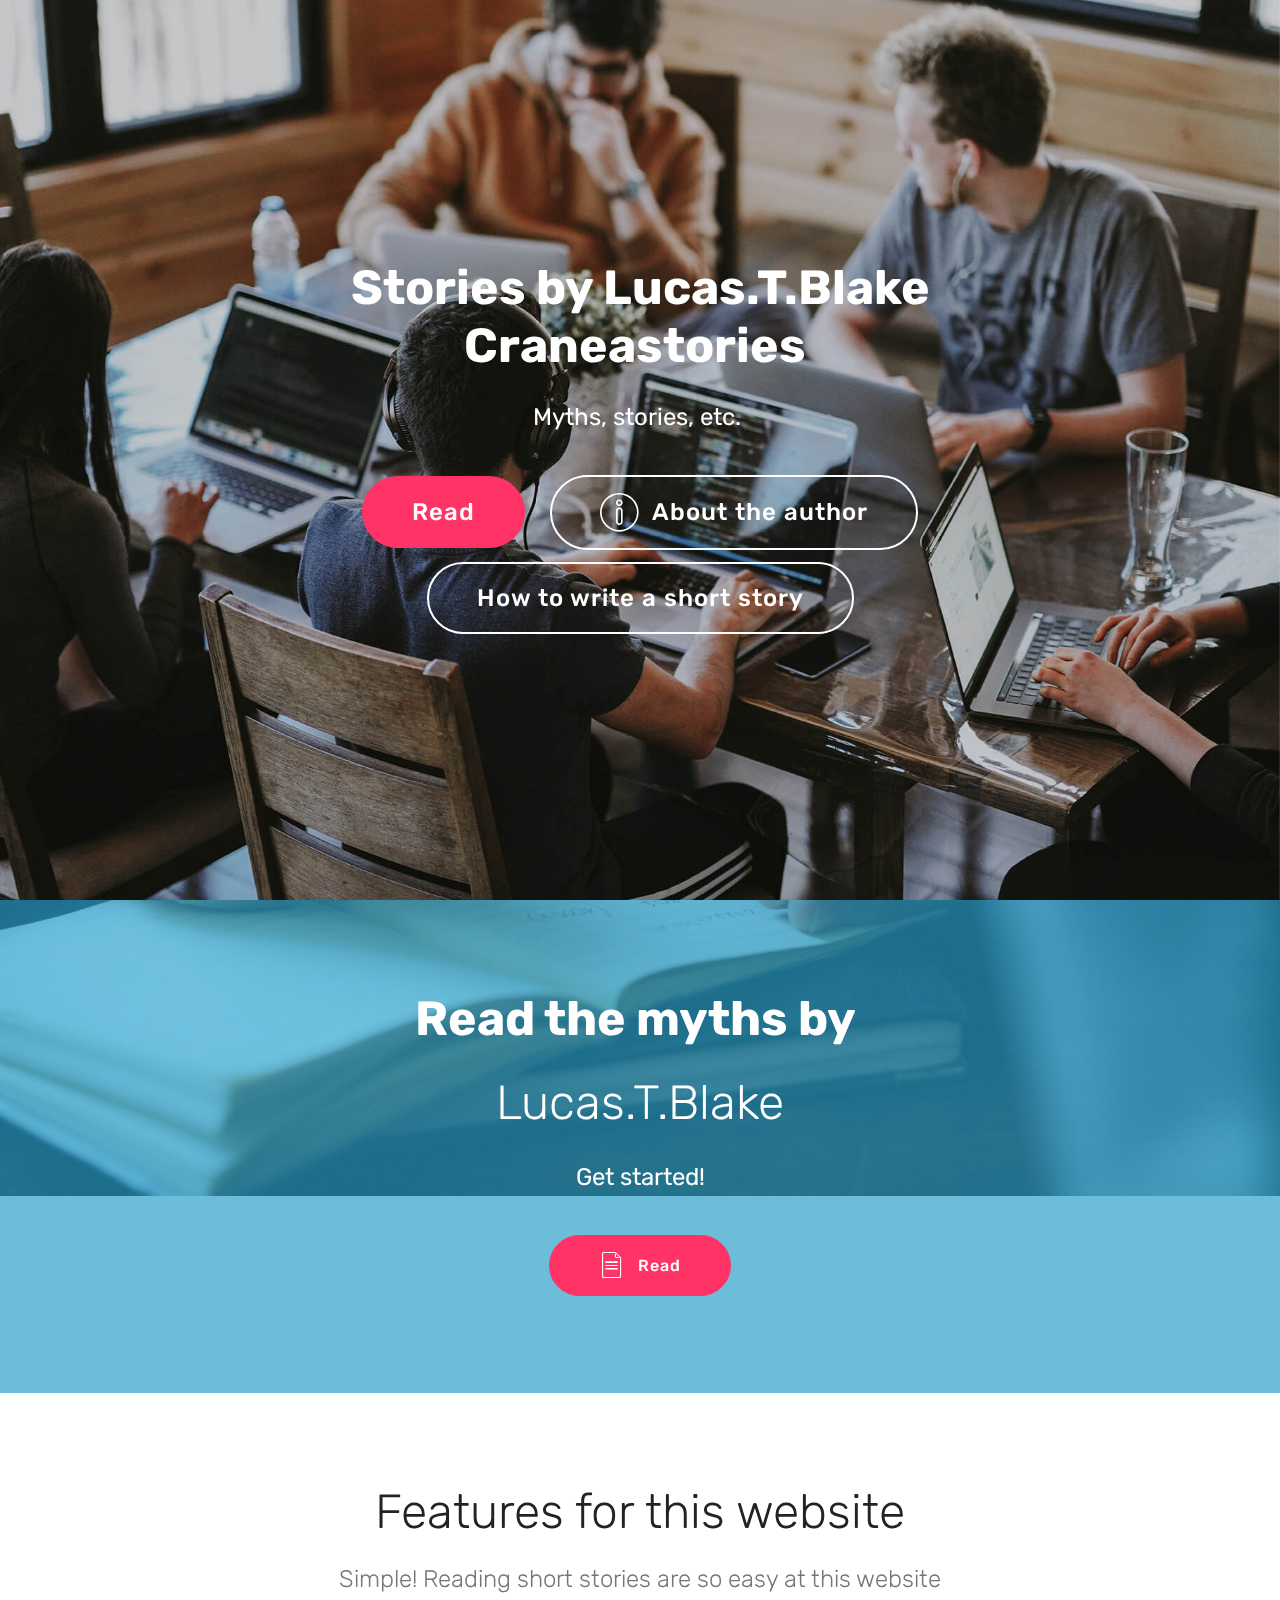
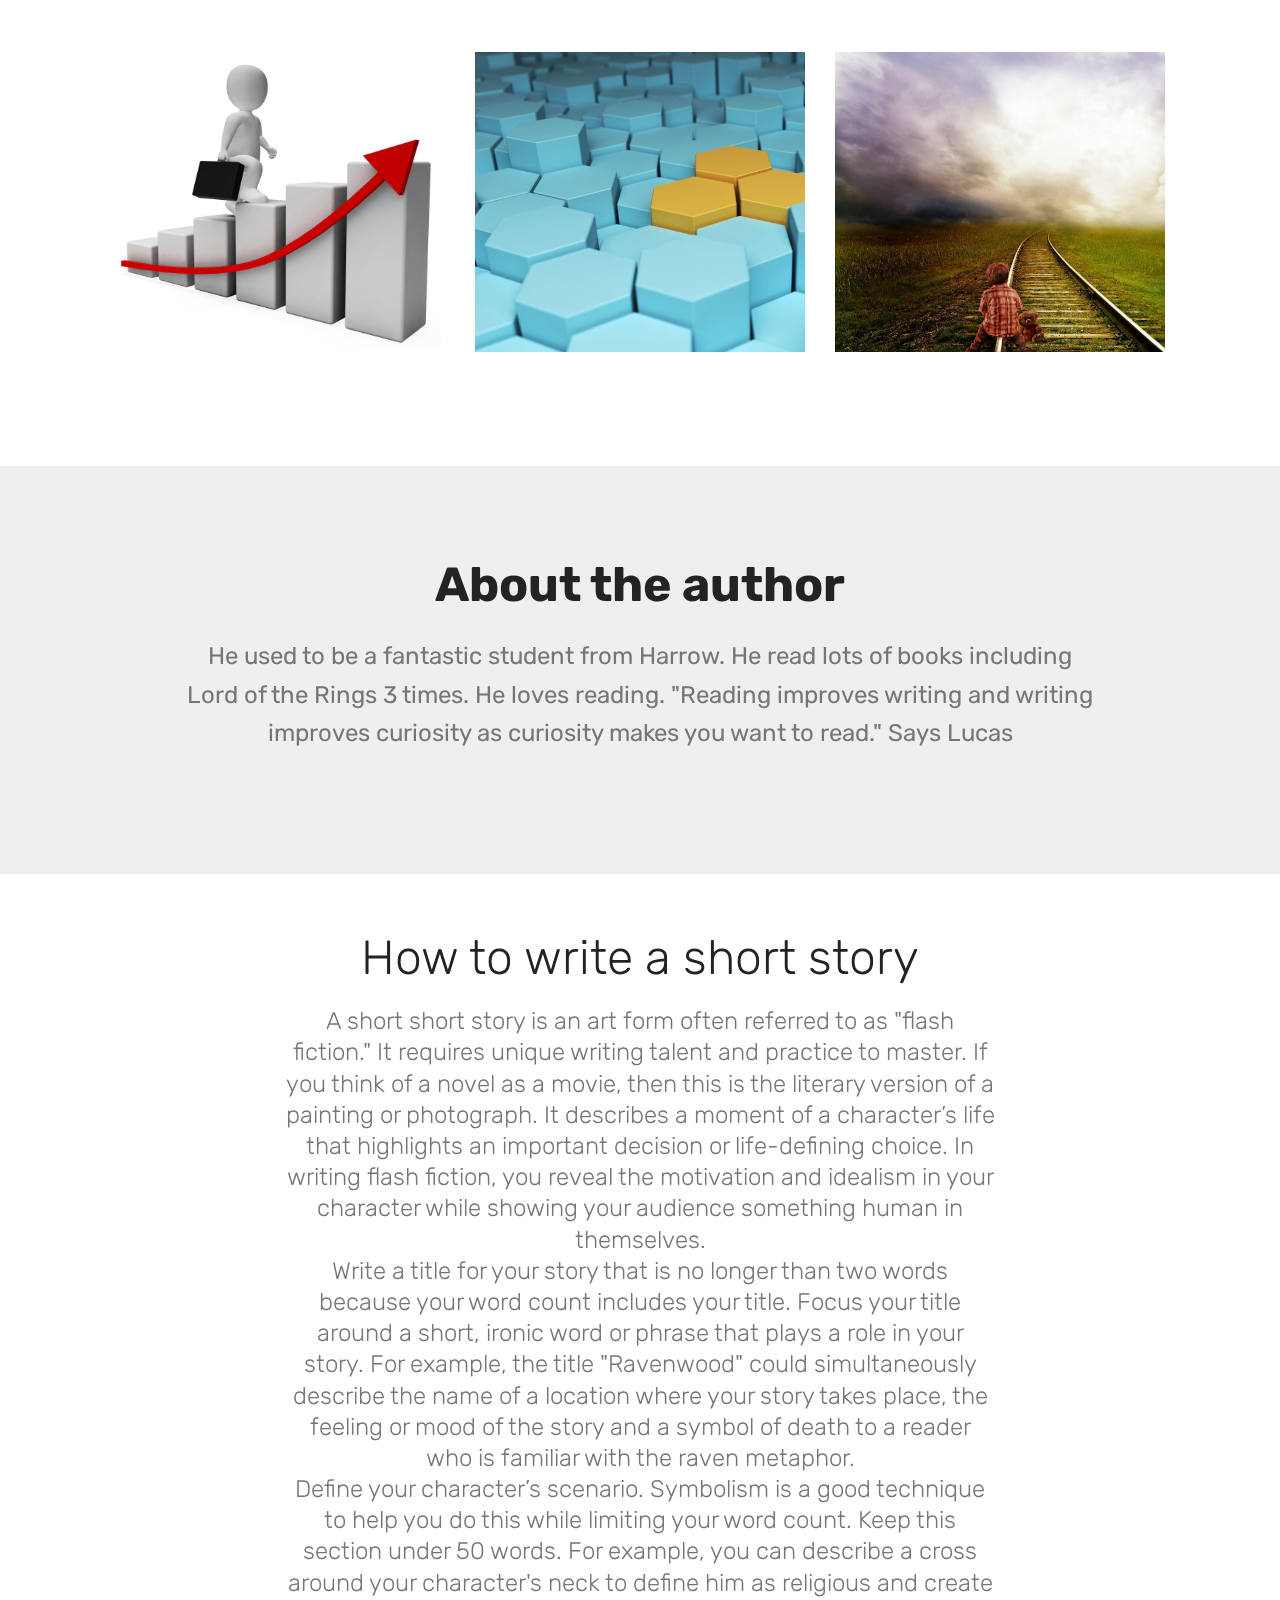
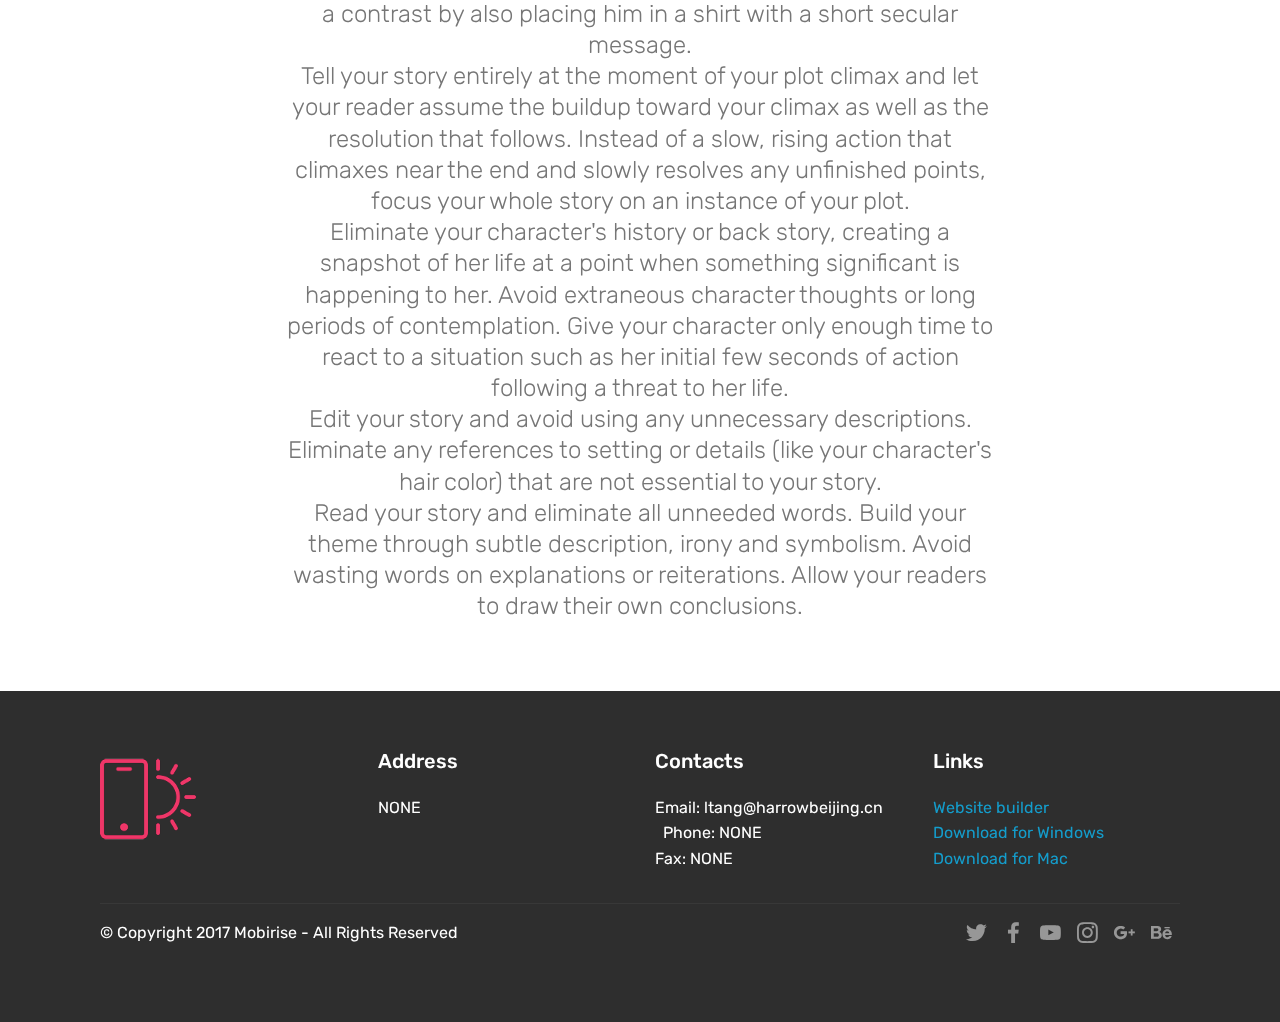
==== index.html @ 4c4582aa "create github pages" ====
<!DOCTYPE html>
<html  >
<head>
  <!-- Site made with Mobirise Website Builder v4.9.7, https://mobirise.com -->
  <meta charset="UTF-8">
  <meta http-equiv="X-UA-Compatible" content="IE=edge">
  <meta name="generator" content="Mobirise v4.9.7, mobirise.com">
  <meta name="viewport" content="width=device-width, initial-scale=1, minimum-scale=1">
  <link rel="shortcut icon" href="assets/images/logo4.png" type="image/x-icon">
  <meta name="description" content="">
  
  <title>Home</title>
  <link rel="stylesheet" href="assets/web/assets/mobirise-icons/mobirise-icons.css">
  <link rel="stylesheet" href="assets/tether/tether.min.css">
  <link rel="stylesheet" href="assets/bootstrap/css/bootstrap.min.css">
  <link rel="stylesheet" href="assets/bootstrap/css/bootstrap-grid.min.css">
  <link rel="stylesheet" href="assets/bootstrap/css/bootstrap-reboot.min.css">
  <link rel="stylesheet" href="assets/socicon/css/styles.css">
  <link rel="stylesheet" href="assets/theme/css/style.css">
  <link rel="stylesheet" href="assets/mobirise/css/mbr-additional.css" type="text/css">
  
  
  
</head>
<body>
  <section class="cid-qTkA127IK8 mbr-fullscreen mbr-parallax-background" id="header2-1">

    

    

    <div class="container align-center">
        <div class="row justify-content-md-center">
            <div class="mbr-white col-md-10">
                <h1 class="mbr-section-title mbr-bold pb-3 mbr-fonts-style display-2">
                    Stories by Lucas.T.Blake<br>Craneastories&nbsp;</h1>
                
                <p class="mbr-text pb-3 mbr-fonts-style display-5">Myths, stories, etc.&nbsp;</p>
                <div class="mbr-section-btn"><a class="btn btn-md btn-secondary display-5" href="index.html#header1-3">Read</a>
                    <a class="btn btn-md btn-white-outline display-5" href="index.html#header16-4"><span class="mbri-info mbr-iconfont mbr-iconfont-btn"></span>About the author</a> <a class="btn btn-md btn-white-outline display-5" href="index.html#content4-m">How to write a short story</a></div>
            </div>
        </div>
    </div>
    
</section>

<section class="engine"><a href="https://mobirise.info/x">free css templates</a></section><section class="header1 cid-rn97u9n0Wr mbr-parallax-background" id="header1-3">

    

    <div class="mbr-overlay" style="opacity: 0.6; background-color: rgb(20, 157, 204);">
    </div>

    <div class="container">
        <div class="row justify-content-md-center">
            <div class="mbr-white col-md-10">
                <h1 class="mbr-section-title align-center mbr-bold pb-3 mbr-fonts-style display-2">Read the myths by&nbsp;</h1>
                <h3 class="mbr-section-subtitle align-center mbr-light pb-3 mbr-fonts-style display-2">
                    Lucas.T.Blake</h3>
                <p class="mbr-text align-center pb-3 mbr-fonts-style display-5">Get started!</p>
                <div class="mbr-section-btn align-center"><a class="btn btn-md btn-secondary display-4" href="page1.html">
                        <span class="mbr-iconfont mbri-file"></span>Read</a></div>
            </div>
        </div>
    </div>

</section>

<section class="features15 cid-rnIqG1JToS" id="features15-z">

    

    
    <div class="container">
        <h2 class="mbr-section-title pb-3 align-center mbr-fonts-style display-2">
            Features for this website</h2>
        <h3 class="mbr-section-subtitle display-5 align-center mbr-fonts-style">Simple! Reading short stories are so easy at this website</h3>

        <div class="media-container-row container pt-5 mt-2">

            <div class="col-12 col-md-6 mb-4 col-lg-4">
                <div class="card flip-card p-5 align-center">
                    <div class="card-front card_cont">
                        <img src="assets/images/mbr-900x844.jpg" alt="Mobirise" title="">
                    </div>
                    <div class="card_back card_cont">
                        <h4 class="card-title display-5 py-2 mbr-fonts-style">
                            We improve and update weekly</h4>
                        <p class="mbr-text mbr-fonts-style display-7">Ltblake stories updates, by editing or adding new stories or pages. It happens, usually daily. Minimumly weekly</p>
                    </div>
                </div>
            </div>

            <div class="col-12 col-md-6 mb-4 col-lg-4">
                
                <div class="card flip-card p-5 align-center">
                    <div class="card-front card_cont">
                        <img src="assets/images/mbr-900x506.jpg" alt="Mobirise" title="">
                    </div>
                    <div class="card_back card_cont">
                        <h4 class="card-title py-2 mbr-fonts-style display-5">
                            Easy and Simple to Use
                        </h4>
                        <p class="mbr-text mbr-fonts-style display-7">
                            No tech-skills required. Just several clicks and you find yourselves enjoying a story</p>
                    </div>
                </div>
            </div>
            
            <div class="col-12 col-md-6 mb-4 col-lg-4">
                <div class="card flip-card p-5 align-center">
                    <div class="card-front card_cont">
                        <img src="assets/images/mbr-900x578.jpg" alt="Mobirise" title="">
                    </div>
                    <div class="card_back card_cont">
                        <h4 class="card-title py-2 mbr-fonts-style display-5">
                            Unlimited time</h4>
                        <p class="mbr-text mbr-fonts-style display-7">Ltblake stories gives you the freedom to read as long as you want, given the fact that it is a simple reading web.</p>
                    </div>
                </div> 
            </div>

            
        </div>
</div></section>

<section class="header1 cid-rn98bEvskS" id="header16-4">

    

    

    <div class="container">
        <div class="row justify-content-md-center">
            <div class="col-md-10 align-center">
                <h1 class="mbr-section-title mbr-bold pb-3 mbr-fonts-style display-2">
                    About the author</h1>
                
                <p class="mbr-text pb-3 mbr-fonts-style display-5">He used to be a fantastic student from Harrow. He read lots of books including Lord of the Rings 3 times. He loves reading. "Reading improves writing and writing improves curiosity as curiosity makes you want to read." Says Lucas</p>
                
            </div>
        </div>
    </div>

</section>

<section class="mbr-section content4 cid-rneoK5jgvJ" id="content4-m">

    

    <div class="container">
        <div class="media-container-row">
            <div class="title col-12 col-md-8">
                <h2 class="align-center pb-3 mbr-fonts-style display-2">
                    How to write a short story</h2>
                <h3 class="mbr-section-subtitle align-center mbr-light mbr-fonts-style display-5">A short short story is an art form often referred to as "flash fiction." It requires unique writing talent and practice to master. If you think of a novel as a movie, then this is the literary version of a painting or photograph. It describes a moment of a character’s life that highlights an important decision or life-defining choice. In writing flash fiction, you reveal the motivation and idealism in your character while showing your audience something human in themselves.
<div>Write a title for your story that is no longer than two words because your word count includes your title. Focus your title around a short, ironic word or phrase that plays a role in your story. For example, the title "Ravenwood" could simultaneously describe the name of a location where your story takes place, the feeling or mood of the story and a symbol of death to a reader who is familiar with the raven metaphor.
</div><div>Define your character’s scenario. Symbolism is a good technique to help you do this while limiting your word count. Keep this section under 50 words. For example, you can describe a cross around your character's neck to define him as religious and create a contrast by also placing him in a shirt with a short secular message.
</div><div>Tell your story entirely at the moment of your plot climax and let your reader assume the buildup toward your climax as well as the resolution that follows. Instead of a slow, rising action that climaxes near the end and slowly resolves any unfinished points, focus your whole story on an instance of your plot.
</div><div>Eliminate your character's history or back story, creating a snapshot of her life at a point when something significant is happening to her. Avoid extraneous character thoughts or long periods of contemplation. Give your character only enough time to react to a situation such as her initial few seconds of action following a threat to her life.
</div><div>Edit your story and avoid using any unnecessary descriptions. Eliminate any references to setting or details (like your character's hair color) that are not essential to your story.
</div><div>Read your story and eliminate all unneeded words. Build your theme through subtle description, irony and symbolism. Avoid wasting words on explanations or reiterations. Allow your readers to draw their own conclusions.</div></h3>
                
            </div>
        </div>
    </div>
</section>

<section class="cid-qTkAaeaxX5" id="footer1-2">

    

    

    <div class="container">
        <div class="media-container-row content text-white">
            <div class="col-12 col-md-3">
                <div class="media-wrap">
                    <a href="https://mobirise.com/">
                        <img src="assets/images/logo2.png" alt="Mobirise">
                    </a>
                </div>
            </div>
            <div class="col-12 col-md-3 mbr-fonts-style display-7">
                <h5 class="pb-3">
                    Address
                </h5>
                <p class="mbr-text">NONE</p>
            </div>
            <div class="col-12 col-md-3 mbr-fonts-style display-7">
                <h5 class="pb-3">
                    Contacts
                </h5>
                <p class="mbr-text">
                    Email: ltang@harrowbeijing.cn &nbsp; &nbsp; &nbsp; Phone: NONE &nbsp; &nbsp; &nbsp; &nbsp; &nbsp; &nbsp; &nbsp; &nbsp; &nbsp; &nbsp;<br>Fax: NONE</p>
            </div>
            <div class="col-12 col-md-3 mbr-fonts-style display-7">
                <h5 class="pb-3">
                    Links
                </h5>
                <p class="mbr-text">
                    <a class="text-primary" href="https://mobirise.com/">Website builder</a>
                    <br><a class="text-primary" href="https://mobirise.com/mobirise-free-win.zip">Download for Windows</a>
                    <br><a class="text-primary" href="https://mobirise.com/mobirise-free-mac.zip">Download for Mac</a>
                </p>
            </div>
        </div>
        <div class="footer-lower">
            <div class="media-container-row">
                <div class="col-sm-12">
                    <hr>
                </div>
            </div>
            <div class="media-container-row mbr-white">
                <div class="col-sm-6 copyright">
                    <p class="mbr-text mbr-fonts-style display-7">
                        © Copyright 2017 Mobirise - All Rights Reserved
                    </p>
                </div>
                <div class="col-md-6">
                    <div class="social-list align-right">
                        <div class="soc-item">
                            <a href="https://twitter.com/mobirise" target="_blank">
                                <span class="socicon-twitter socicon mbr-iconfont mbr-iconfont-social"></span>
                            </a>
                        </div>
                        <div class="soc-item">
                            <a href="https://www.facebook.com/pages/Mobirise/1616226671953247" target="_blank">
                                <span class="socicon-facebook socicon mbr-iconfont mbr-iconfont-social"></span>
                            </a>
                        </div>
                        <div class="soc-item">
                            <a href="https://www.youtube.com/c/mobirise" target="_blank">
                                <span class="socicon-youtube socicon mbr-iconfont mbr-iconfont-social"></span>
                            </a>
                        </div>
                        <div class="soc-item">
                            <a href="https://instagram.com/mobirise" target="_blank">
                                <span class="socicon-instagram socicon mbr-iconfont mbr-iconfont-social"></span>
                            </a>
                        </div>
                        <div class="soc-item">
                            <a href="https://plus.google.com/u/0/+Mobirise" target="_blank">
                                <span class="socicon-googleplus socicon mbr-iconfont mbr-iconfont-social"></span>
                            </a>
                        </div>
                        <div class="soc-item">
                            <a href="https://www.behance.net/Mobirise" target="_blank">
                                <span class="socicon-behance socicon mbr-iconfont mbr-iconfont-social"></span>
                            </a>
                        </div>
                    </div>
                </div>
            </div>
        </div>
    </div>
</section>


  <script src="assets/web/assets/jquery/jquery.min.js"></script>
  <script src="assets/popper/popper.min.js"></script>
  <script src="assets/tether/tether.min.js"></script>
  <script src="assets/bootstrap/js/bootstrap.min.js"></script>
  <script src="assets/smoothscroll/smooth-scroll.js"></script>
  <script src="assets/parallax/jarallax.min.js"></script>
  <script src="assets/mbr-flip-card/mbr-flip-card.js"></script>
  <script src="assets/theme/js/script.js"></script>
  
  
</body>
</html>
---- assets/web/assets/mobirise-icons/mobirise-icons.css ----
@font-face {
  font-family: 'MobiriseIcons';
  src:  url('mobirise-icons.eot?spat4u');
  src:  url('mobirise-icons.eot?spat4u#iefix') format('embedded-opentype'),
    url('mobirise-icons.ttf?spat4u') format('truetype'),
    url('mobirise-icons.woff?spat4u') format('woff'),
    url('mobirise-icons.svg?spat4u#MobiriseIcons') format('svg');
  font-weight: normal;
  font-style: normal;
}

[class^="mbri-"], [class*=" mbri-"] {
  /* use !important to prevent issues with browser extensions that change fonts */
  font-family: MobiriseIcons !important;
  speak: none;
  font-style: normal;
  font-weight: normal;
  font-variant: normal;
  text-transform: none;
  line-height: 1;

  /* Better Font Rendering =========== */
  -webkit-font-smoothing: antialiased;
  -moz-osx-font-smoothing: grayscale;
}

.mbri-add-submenu:before {
  content: "\e900";
}
.mbri-alert:before {
  content: "\e901";
}
.mbri-align-center:before {
  content: "\e902";
}
.mbri-align-justify:before {
  content: "\e903";
}
.mbri-align-left:before {
  content: "\e904";
}
.mbri-align-right:before {
  content: "\e905";
}
.mbri-android:before {
  content: "\e906";
}
.mbri-apple:before {
  content: "\e907";
}
.mbri-arrow-down:before {
  content: "\e908";
}
.mbri-arrow-next:before {
  content: "\e909";
}
.mbri-arrow-prev:before {
  content: "\e90a";
}
.mbri-arrow-up:before {
  content: "\e90b";
}
.mbri-bold:before {
  content: "\e90c";
}
.mbri-bookmark:before {
  content: "\e90d";
}
.mbri-bootstrap:before {
  content: "\e90e";
}
.mbri-briefcase:before {
  content: "\e90f";
}
.mbri-browse:before {
  content: "\e910";
}
.mbri-bulleted-list:before {
  content: "\e911";
}
.mbri-calendar:before {
  content: "\e912";
}
.mbri-camera:before {
  content: "\e913";
}
.mbri-cart-add:before {
  content: "\e914";
}
.mbri-cart-full:before {
  content: "\e915";
}
.mbri-cash:before {
  content: "\e916";
}
.mbri-change-style:before {
  content: "\e917";
}
.mbri-chat:before {
  content: "\e918";
}
.mbri-clock:before {
  content: "\e919";
}
.mbri-close:before {
  content: "\e91a";
}
.mbri-cloud:before {
  content: "\e91b";
}
.mbri-code:before {
  content: "\e91c";
}
.mbri-contact-form:before {
  content: "\e91d";
}
.mbri-credit-card:before {
  content: "\e91e";
}
.mbri-cursor-click:before {
  content: "\e91f";
}
.mbri-cust-feedback:before {
  content: "\e920";
}
.mbri-database:before {
  content: "\e921";
}
.mbri-delivery:before {
  content: "\e922";
}
.mbri-desktop:before {
  content: "\e923";
}
.mbri-devices:before {
  content: "\e924";
}
.mbri-down:before {
  content: "\e925";
}
.mbri-download:before {
  content: "\e989";
}
.mbri-drag-n-drop:before {
  content: "\e927";
}
.mbri-drag-n-drop2:before {
  content: "\e928";
}
.mbri-edit:before {
  content: "\e929";
}
.mbri-edit2:before {
  content: "\e92a";
}
.mbri-error:before {
  content: "\e92b";
}
.mbri-extension:before {
  content: "\e92c";
}
.mbri-features:before {
  content: "\e92d";
}
.mbri-file:before {
  content: "\e92e";
}
.mbri-flag:before {
  content: "\e92f";
}
.mbri-folder:before {
  content: "\e930";
}
.mbri-gift:before {
  content: "\e931";
}
.mbri-github:before {
  content: "\e932";
}
.mbri-globe:before {
  content: "\e933";
}
.mbri-globe-2:before {
  content: "\e934";
}
.mbri-growing-chart:before {
  content: "\e935";
}
.mbri-hearth:before {
  content: "\e936";
}
.mbri-help:before {
  content: "\e937";
}
.mbri-home:before {
  content: "\e938";
}
.mbri-hot-cup:before {
  content: "\e939";
}
.mbri-idea:before {
  content: "\e93a";
}
.mbri-image-gallery:before {
  content: "\e93b";
}
.mbri-image-slider:before {
  content: "\e93c";
}
.mbri-info:before {
  content: "\e93d";
}
.mbri-italic:before {
  content: "\e93e";
}
.mbri-key:before {
  content: "\e93f";
}
.mbri-laptop:before {
  content: "\e940";
}
.mbri-layers:before {
  content: "\e941";
}
.mbri-left-right:before {
  content: "\e942";
}
.mbri-left:before {
  content: "\e943";
}
.mbri-letter:before {
  content: "\e944";
}
.mbri-like:before {
  content: "\e945";
}
.mbri-link:before {
  content: "\e946";
}
.mbri-lock:before {
  content: "\e947";
}
.mbri-login:before {
  content: "\e948";
}
.mbri-logout:before {
  content: "\e949";
}
.mbri-magic-stick:before {
  content: "\e94a";
}
.mbri-map-pin:before {
  content: "\e94b";
}
.mbri-menu:before {
  content: "\e94c";
}
.mbri-mobile:before {
  content: "\e94d";
}
.mbri-mobile2:before {
  content: "\e94e";
}
.mbri-mobirise:before {
  content: "\e94f";
}
.mbri-more-horizontal:before {
  content: "\e950";
}
.mbri-more-vertical:before {
  content: "\e951";
}
.mbri-music:before {
  content: "\e952";
}
.mbri-new-file:before {
  content: "\e953";
}
.mbri-numbered-list:before {
  content: "\e954";
}
.mbri-opened-folder:before {
  content: "\e955";
}
.mbri-pages:before {
  content: "\e956";
}
.mbri-paper-plane:before {
  content: "\e957";
}
.mbri-paperclip:before {
  content: "\e958";
}
.mbri-photo:before {
  content: "\e959";
}
.mbri-photos:before {
  content: "\e95a";
}
.mbri-pin:before {
  content: "\e95b";
}
.mbri-play:before {
  content: "\e95c";
}
.mbri-plus:before {
  content: "\e95d";
}
.mbri-preview:before {
  content: "\e95e";
}
.mbri-print:before {
  content: "\e95f";
}
.mbri-protect:before {
  content: "\e960";
}
.mbri-question:before {
  content: "\e961";
}
.mbri-quote-left:before {
  content: "\e962";
}
.mbri-quote-right:before {
  content: "\e963";
}
.mbri-refresh:before {
  content: "\e964";
}
.mbri-responsive:before {
  content: "\e965";
}
.mbri-right:before {
  content: "\e966";
}
.mbri-rocket:before {
  content: "\e967";
}
.mbri-sad-face:before {
  content: "\e968";
}
.mbri-sale:before {
  content: "\e969";
}
.mbri-save:before {
  content: "\e96a";
}
.mbri-search:before {
  content: "\e96b";
}
.mbri-setting:before {
  content: "\e96c";
}
.mbri-setting2:before {
  content: "\e96d";
}
.mbri-setting3:before {
  content: "\e96e";
}
.mbri-share:before {
  content: "\e96f";
}
.mbri-shopping-bag:before {
  content: "\e970";
}
.mbri-shopping-basket:before {
  content: "\e971";
}
.mbri-shopping-cart:before {
  content: "\e972";
}
.mbri-sites:before {
  content: "\e973";
}
.mbri-smile-face:before {
  content: "\e974";
}
.mbri-speed:before {
  content: "\e975";
}
.mbri-star:before {
  content: "\e976";
}
.mbri-success:before {
  content: "\e977";
}
.mbri-sun:before {
  content: "\e978";
}
.mbri-sun2:before {
  content: "\e979";
}
.mbri-tablet:before {
  content: "\e97a";
}
.mbri-tablet-vertical:before {
  content: "\e97b";
}
.mbri-target:before {
  content: "\e97c";
}
.mbri-timer:before {
  content: "\e97d";
}
.mbri-to-ftp:before {
  content: "\e97e";
}
.mbri-to-local-drive:before {
  content: "\e97f";
}
.mbri-touch-swipe:before {
  content: "\e980";
}
.mbri-touch:before {
  content: "\e981";
}
.mbri-trash:before {
  content: "\e982";
}
.mbri-underline:before {
  content: "\e983";
}
.mbri-unlink:before {
  content: "\e984";
}
.mbri-unlock:before {
  content: "\e985";
}
.mbri-up-down:before {
  content: "\e986";
}
.mbri-up:before {
  content: "\e987";
}
.mbri-update:before {
  content: "\e988";
}
.mbri-upload:before {
 content: "\e926"; 
}
.mbri-user:before {
  content: "\e98a";
}
.mbri-user2:before {
  content: "\e98b";
}
.mbri-users:before {
  content: "\e98c";
}
.mbri-video:before {
  content: "\e98d";
}
.mbri-video-play:before {
  content: "\e98e";
}
.mbri-watch:before {
  content: "\e98f";
}
.mbri-website-theme:before {
  content: "\e990";
}
.mbri-wifi:before {
  content: "\e991";
}
.mbri-windows:before {
  content: "\e992";
}
.mbri-zoom-out:before {
  content: "\e993";
}
.mbri-redo:before {
  content: "\e994";
}
.mbri-undo:before {
  content: "\e995";
}
---- assets/socicon/css/styles.css ----
@charset "UTF-8";

@font-face {
  font-family: "socicon";
  src:url("../fonts/socicon.eot");
  src:url("../fonts/socicon.eot?#iefix") format("embedded-opentype"),
    url("../fonts/socicon.woff") format("woff"),
    url("../fonts/socicon.ttf") format("truetype"),
    url("../fonts/socicon.svg#socicon") format("svg");
  font-weight: normal;
  font-style: normal;

}

[data-icon]:before {
  font-family: "socicon" !important;
  content: attr(data-icon);
  font-style: normal !important;
  font-weight: normal !important;
  font-variant: normal !important;
  text-transform: none !important;
  speak: none;
  line-height: 1;
  -webkit-font-smoothing: antialiased;
  -moz-osx-font-smoothing: grayscale;
}

[class^="socicon-"]:before,
[class*=" socicon-"]:before {
  font-family: "socicon" !important;
  font-style: normal !important;
  font-weight: normal !important;
  font-variant: normal !important;
  text-transform: none !important;
  speak: none;
  line-height: 1;
  -webkit-font-smoothing: antialiased;
  -moz-osx-font-smoothing: grayscale;
}

.socicon-modelmayhem:before {
  content: "\e000";
}
.socicon-mixcloud:before {
  content: "\e001";
}
.socicon-drupal:before {
  content: "\e002";
}
.socicon-swarm:before {
  content: "\e003";
}
.socicon-istock:before {
  content: "\e004";
}
.socicon-yammer:before {
  content: "\e005";
}
.socicon-ello:before {
  content: "\e006";
}
.socicon-stackoverflow:before {
  content: "\e007";
}
.socicon-persona:before {
  content: "\e008";
}
.socicon-triplej:before {
  content: "\e009";
}
.socicon-houzz:before {
  content: "\e00a";
}
.socicon-rss:before {
  content: "\e00b";
}
.socicon-paypal:before {
  content: "\e00c";
}
.socicon-odnoklassniki:before {
  content: "\e00d";
}
.socicon-airbnb:before {
  content: "\e00e";
}
.socicon-periscope:before {
  content: "\e00f";
}
.socicon-outlook:before {
  content: "\e010";
}
.socicon-coderwall:before {
  content: "\e011";
}
.socicon-tripadvisor:before {
  content: "\e012";
}
.socicon-appnet:before {
  content: "\e013";
}
.socicon-goodreads:before {
  content: "\e014";
}
.socicon-tripit:before {
  content: "\e015";
}
.socicon-lanyrd:before {
  content: "\e016";
}
.socicon-slideshare:before {
  content: "\e017";
}
.socicon-buffer:before {
  content: "\e018";
}
.socicon-disqus:before {
  content: "\e019";
}
.socicon-vkontakte:before {
  content: "\e01a";
}
.socicon-whatsapp:before {
  content: "\e01b";
}
.socicon-patreon:before {
  content: "\e01c";
}
.socicon-storehouse:before {
  content: "\e01d";
}
.socicon-pocket:before {
  content: "\e01e";
}
.socicon-mail:before {
  content: "\e01f";
}
.socicon-blogger:before {
  content: "\e020";
}
.socicon-technorati:before {
  content: "\e021";
}
.socicon-reddit:before {
  content: "\e022";
}
.socicon-dribbble:before {
  content: "\e023";
}
.socicon-stumbleupon:before {
  content: "\e024";
}
.socicon-digg:before {
  content: "\e025";
}
.socicon-envato:before {
  content: "\e026";
}
.socicon-behance:before {
  content: "\e027";
}
.socicon-delicious:before {
  content: "\e028";
}
.socicon-deviantart:before {
  content: "\e029";
}
.socicon-forrst:before {
  content: "\e02a";
}
.socicon-play:before {
  content: "\e02b";
}
.socicon-zerply:before {
  content: "\e02c";
}
.socicon-wikipedia:before {
  content: "\e02d";
}
.socicon-apple:before {
  content: "\e02e";
}
.socicon-flattr:before {
  content: "\e02f";
}
.socicon-github:before {
  content: "\e030";
}
.socicon-renren:before {
  content: "\e031";
}
.socicon-friendfeed:before {
  content: "\e032";
}
.socicon-newsvine:before {
  content: "\e033";
}
.socicon-identica:before {
  content: "\e034";
}
.socicon-bebo:before {
  content: "\e035";
}
.socicon-zynga:before {
  content: "\e036";
}
.socicon-steam:before {
  content: "\e037";
}
.socicon-xbox:before {
  content: "\e038";
}
.socicon-windows:before {
  content: "\e039";
}
.socicon-qq:before {
  content: "\e03a";
}
.socicon-douban:before {
  content: "\e03b";
}
.socicon-meetup:before {
  content: "\e03c";
}
.socicon-playstation:before {
  content: "\e03d";
}
.socicon-android:before {
  content: "\e03e";
}
.socicon-snapchat:before {
  content: "\e03f";
}
.socicon-twitter:before {
  content: "\e040";
}
.socicon-facebook:before {
  content: "\e041";
}
.socicon-googleplus:before {
  content: "\e042";
}
.socicon-pinterest:before {
  content: "\e043";
}
.socicon-foursquare:before {
  content: "\e044";
}
.socicon-yahoo:before {
  content: "\e045";
}
.socicon-skype:before {
  content: "\e046";
}
.socicon-yelp:before {
  content: "\e047";
}
.socicon-feedburner:before {
  content: "\e048";
}
.socicon-linkedin:before {
  content: "\e049";
}
.socicon-viadeo:before {
  content: "\e04a";
}
.socicon-xing:before {
  content: "\e04b";
}
.socicon-myspace:before {
  content: "\e04c";
}
.socicon-soundcloud:before {
  content: "\e04d";
}
.socicon-spotify:before {
  content: "\e04e";
}
.socicon-grooveshark:before {
  content: "\e04f";
}
.socicon-lastfm:before {
  content: "\e050";
}
.socicon-youtube:before {
  content: "\e051";
}
.socicon-vimeo:before {
  content: "\e052";
}
.socicon-dailymotion:before {
  content: "\e053";
}
.socicon-vine:before {
  content: "\e054";
}
.socicon-flickr:before {
  content: "\e055";
}
.socicon-500px:before {
  content: "\e056";
}
.socicon-wordpress:before {
  content: "\e058";
}
.socicon-tumblr:before {
  content: "\e059";
}
.socicon-twitch:before {
  content: "\e05a";
}
.socicon-8tracks:before {
  content: "\e05b";
}
.socicon-amazon:before {
  content: "\e05c";
}
.socicon-icq:before {
  content: "\e05d";
}
.socicon-smugmug:before {
  content: "\e05e";
}
.socicon-ravelry:before {
  content: "\e05f";
}
.socicon-weibo:before {
  content: "\e060";
}
.socicon-baidu:before {
  content: "\e061";
}
.socicon-angellist:before {
  content: "\e062";
}
.socicon-ebay:before {
  content: "\e063";
}
.socicon-imdb:before {
  content: "\e064";
}
.socicon-stayfriends:before {
  content: "\e065";
}
.socicon-residentadvisor:before {
  content: "\e066";
}
.socicon-google:before {
  content: "\e067";
}
.socicon-yandex:before {
  content: "\e068";
}
.socicon-sharethis:before {
  content: "\e069";
}
.socicon-bandcamp:before {
  content: "\e06a";
}
.socicon-itunes:before {
  content: "\e06b";
}
.socicon-deezer:before {
  content: "\e06c";
}
.socicon-telegram:before {
  content: "\e06e";
}
.socicon-openid:before {
  content: "\e06f";
}
.socicon-amplement:before {
  content: "\e070";
}
.socicon-viber:before {
  content: "\e071";
}
.socicon-zomato:before {
  content: "\e072";
}
.socicon-draugiem:before {
  content: "\e074";
}
.socicon-endomodo:before {
  content: "\e075";
}
.socicon-filmweb:before {
  content: "\e076";
}
.socicon-stackexchange:before {
  content: "\e077";
}
.socicon-wykop:before {
  content: "\e078";
}
.socicon-teamspeak:before {
  content: "\e079";
}
.socicon-teamviewer:before {
  content: "\e07a";
}
.socicon-ventrilo:before {
  content: "\e07b";
}
.socicon-younow:before {
  content: "\e07c";
}
.socicon-raidcall:before {
  content: "\e07d";
}
.socicon-mumble:before {
  content: "\e07e";
}
.socicon-medium:before {
  content: "\e06d";
}
.socicon-bebee:before {
  content: "\e07f";
}
.socicon-hitbox:before {
  content: "\e080";
}
.socicon-reverbnation:before {
  content: "\e081";
}
.socicon-formulr:before {
  content: "\e082";
}
.socicon-instagram:before {
  content: "\e057";
}
.socicon-battlenet:before {
  content: "\e083";
}
.socicon-chrome:before {
  content: "\e084";
}
.socicon-discord:before {
  content: "\e086";
}
.socicon-issuu:before {
  content: "\e087";
}
.socicon-macos:before {
  content: "\e088";
}
.socicon-firefox:before {
  content: "\e089";
}
.socicon-opera:before {
  content: "\e08d";
}
.socicon-keybase:before {
  content: "\e090";
}
.socicon-alliance:before {
  content: "\e091";
}
.socicon-livejournal:before {
  content: "\e092";
}
.socicon-googlephotos:before {
  content: "\e093";
}
.socicon-horde:before {
  content: "\e094";
}
.socicon-etsy:before {
  content: "\e095";
}
.socicon-zapier:before {
  content: "\e096";
}
.socicon-google-scholar:before {
  content: "\e097";
}
.socicon-researchgate:before {
  content: "\e098";
}
.socicon-wechat:before {
  content: "\e099";
}
.socicon-strava:before {
  content: "\e09a";
}
.socicon-line:before {
  content: "\e09b";
}
.socicon-lyft:before {
  content: "\e09c";
}
.socicon-uber:before {
  content: "\e09d";
}
.socicon-songkick:before {
  content: "\e09e";
}
.socicon-viewbug:before {
  content: "\e09f";
}
.socicon-googlegroups:before {
  content: "\e0a0";
}
.socicon-quora:before {
  content: "\e073";
}
.socicon-diablo:before {
  content: "\e085";
}
.socicon-blizzard:before {
  content: "\e0a1";
}
.socicon-hearthstone:before {
  content: "\e08b";
}
.socicon-heroes:before {
  content: "\e08a";
}
.socicon-overwatch:before {
  content: "\e08c";
}
.socicon-warcraft:before {
  content: "\e08e";
}
.socicon-starcraft:before {
  content: "\e08f";
}
.socicon-beam:before {
  content: "\e0a2";
}
.socicon-curse:before {
  content: "\e0a3";
}
.socicon-player:before {
  content: "\e0a4";
}
.socicon-streamjar:before {
  content: "\e0a5";
}
.socicon-nintendo:before {
  content: "\e0a6";
}
.socicon-hellocoton:before {
  content: "\e0a7";
}
---- assets/theme/css/style.css ----
/*!
 * Mobirise v4 theme (https://mobirise.com/)
 * Copyright 2017 Mobirise
 */
section {
  background-color: #eeeeee; }

section,
.container,
.container-fluid {
  position: relative;
  word-wrap: break-word; }

a.mbr-iconfont:hover {
  text-decoration: none; }

.article .lead p, .article .lead ul, .article .lead ol, .article .lead pre, .article .lead blockquote {
  margin-bottom: 0; }

a {
  font-style: normal;
  font-weight: 400;
  cursor: pointer; }
  a, a:hover {
    text-decoration: none; }

figure {
  margin-bottom: 0; }

body {
  color: #232323; }

h1, h2, h3, h4, h5, h6,
.h1, .h2, .h3, .h4, .h5, .h6,
.display-1, .display-2, .display-3, .display-4 {
  line-height: 1;
  word-break: break-word;
  word-wrap: break-word; }

b, strong {
  font-weight: bold; }

blockquote {
  padding: 10px 0 10px 20px;
  position: relative;
  border-left: 2px solid;
  border-color: #ff3366; }

input:-webkit-autofill, input:-webkit-autofill:hover, input:-webkit-autofill:focus, input:-webkit-autofill:active {
  transition-delay: 9999s;
  transition-property: background-color, color; }

textarea[type="hidden"] {
  display: none; }

body {
  position: relative; }

section {
  background-position: 50% 50%;
  background-repeat: no-repeat;
  background-size: cover; }
  section .mbr-background-video,
  section .mbr-background-video-preview {
    position: absolute;
    bottom: 0;
    left: 0;
    right: 0;
    top: 0; }

.hidden {
  visibility: hidden; }

.mbr-z-index20 {
  z-index: 20; }

/*! Base colors */
.mbr-white {
  color: #ffffff; }

.mbr-black {
  color: #000000; }

.mbr-bg-white {
  background-color: #ffffff; }

.mbr-bg-black {
  background-color: #000000; }

/*! Text-aligns */
.align-left {
  text-align: left; }

.align-center {
  text-align: center; }

.align-right {
  text-align: right; }

@media (max-width: 767px) {
  .align-left, .align-center, .align-right, .mbr-section-btn, .mbr-section-title {
    text-align: center; } }
/*! Font-weight  */
.mbr-light {
  font-weight: 300; }

.mbr-regular {
  font-weight: 400; }

.mbr-semibold {
  font-weight: 500; }

.mbr-bold {
  font-weight: 700; }

/*! Media  */
.media-size-item {
  -webkit-flex: 1 1 auto;
  -moz-flex: 1 1 auto;
  -ms-flex: 1 1 auto;
  -o-flex: 1 1 auto;
  flex: 1 1 auto; }

.media-content {
  -webkit-flex-basis: 100%;
  flex-basis: 100%; }

.media-container-row {
  display: -ms-flexbox;
  display: -webkit-flex;
  display: flex;
  -webkit-flex-direction: row;
  -ms-flex-direction: row;
  flex-direction: row;
  -webkit-flex-wrap: wrap;
  -ms-flex-wrap: wrap;
  flex-wrap: wrap;
  -webkit-justify-content: center;
  -ms-flex-pack: center;
  justify-content: center;
  -webkit-align-content: center;
  -ms-flex-line-pack: center;
  align-content: center;
  -webkit-align-items: start;
  -ms-flex-align: start;
  align-items: start; }
  .media-container-row .media-size-item {
    width: 400px; }

.media-container-column {
  display: -ms-flexbox;
  display: -webkit-flex;
  display: flex;
  -webkit-flex-direction: column;
  -ms-flex-direction: column;
  flex-direction: column;
  -webkit-flex-wrap: wrap;
  -ms-flex-wrap: wrap;
  flex-wrap: wrap;
  -webkit-justify-content: center;
  -ms-flex-pack: center;
  justify-content: center;
  -webkit-align-content: center;
  -ms-flex-line-pack: center;
  align-content: center;
  -webkit-align-items: stretch;
  -ms-flex-align: stretch;
  align-items: stretch; }
  .media-container-column > * {
    width: 100%; }

@media (min-width: 992px) {
  .media-container-row {
    -webkit-flex-wrap: nowrap;
    -ms-flex-wrap: nowrap;
    flex-wrap: nowrap; } }
figure {
  overflow: hidden; }

figure[mbr-media-size] {
  transition: width 0.1s; }

.mbr-figure img, .mbr-figure iframe {
  display: block;
  width: 100%; }

.card {
  background-color: transparent;
  border: none; }

.card-img {
  text-align: center;
  flex-shrink: 0;
  -webkit-flex-shrink: 0; }

.media {
  max-width: 100%;
  margin: 0 auto; }

.mbr-figure {
  -ms-flex-item-align: center;
  -ms-grid-row-align: center;
  -webkit-align-self: center;
  align-self: center; }

.media-container > div {
  max-width: 100%; }

.mbr-figure img, .card-img img {
  width: 100%; }

@media (max-width: 991px) {
  .media-size-item {
    width: auto !important; }

  .media {
    width: auto; }

  .mbr-figure {
    width: 100% !important; } }
/*! Buttons */
.mbr-section-btn {
  margin-left: -.25rem;
  margin-right: -.25rem;
  font-size: 0; }

nav .mbr-section-btn {
  margin-left: 0rem;
  margin-right: 0rem; }

/*! Btn icon margin */
.btn .mbr-iconfont, .btn.btn-sm .mbr-iconfont {
  cursor: pointer;
  margin-right: 0.5rem; }

.btn.btn-md .mbr-iconfont, .btn.btn-md .mbr-iconfont {
  margin-right: 0.8rem; }

.mbr-regular {
  font-weight: 400; }

.mbr-semibold {
  font-weight: 500; }

.mbr-bold {
  font-weight: 700; }

[type="submit"] {
  -webkit-appearance: none; }

/*! Full-screen */
.mbr-fullscreen .mbr-overlay {
  min-height: 100vh; }

.mbr-fullscreen {
  display: flex;
  display: -webkit-flex;
  display: -moz-flex;
  display: -ms-flex;
  display: -o-flex;
  align-items: center;
  -webkit-align-items: center;
  min-height: 100vh;
  padding-top: 3rem;
  padding-bottom: 3rem; }

/*! Map */
.map {
  height: 25rem;
  position: relative; }
  .map iframe {
    width: 100%;
    height: 100%; }

/* Form */
.form-asterisk {
  font-family: initial;
  position: absolute;
  top: -2px;
  font-weight: normal; }

/*! Scroll to top arrow */
.mbr-arrow-up {
  bottom: 25px;
  right: 90px;
  position: fixed;
  text-align: right;
  z-index: 5000;
  color: #ffffff;
  font-size: 32px;
  transform: rotate(180deg);
  -webkit-transform: rotate(180deg); }

.mbr-arrow-up a {
  background: rgba(0, 0, 0, 0.2);
  border-radius: 3px;
  color: #fff;
  display: inline-block;
  height: 60px;
  width: 60px;
  outline-style: none !important;
  position: relative;
  text-decoration: none;
  transition: all .3s ease-in-out;
  cursor: pointer;
  text-align: center; }
  .mbr-arrow-up a:hover {
    background-color: rgba(0, 0, 0, 0.4); }
  .mbr-arrow-up a i {
    line-height: 60px; }

.mbr-arrow-up-icon {
  display: block;
  color: #fff; }

.mbr-arrow-up-icon::before {
  content: "\203a";
  display: inline-block;
  font-family: serif;
  font-size: 32px;
  line-height: 1;
  font-style: normal;
  position: relative;
  top: 6px;
  left: -4px;
  -webkit-transform: rotate(-90deg);
  transform: rotate(-90deg); }

/*! Arrow Down */
.mbr-arrow {
  position: absolute;
  bottom: 45px;
  left: 50%;
  width: 60px;
  height: 60px;
  cursor: pointer;
  background-color: rgba(80, 80, 80, 0.5);
  border-radius: 50%;
  -webkit-transform: translateX(-50%);
  transform: translateX(-50%); }
  .mbr-arrow > a {
    display: inline-block;
    text-decoration: none;
    outline-style: none;
    -webkit-animation: arrowdown 1.7s ease-in-out infinite;
    animation: arrowdown 1.7s ease-in-out infinite; }
    .mbr-arrow > a > i {
      position: absolute;
      top: -2px;
      left: 15px;
      font-size: 2rem; }

@keyframes arrowdown {
  0% {
    transform: translateY(0px);
    -webkit-transform: translateY(0px); }
  50% {
    transform: translateY(-5px);
    -webkit-transform: translateY(-5px); }
  100% {
    transform: translateY(0px);
    -webkit-transform: translateY(0px); } }
@-webkit-keyframes arrowdown {
  0% {
    transform: translateY(0px);
    -webkit-transform: translateY(0px); }
  50% {
    transform: translateY(-5px);
    -webkit-transform: translateY(-5px); }
  100% {
    transform: translateY(0px);
    -webkit-transform: translateY(0px); } }
@media (max-width: 500px) {
  .mbr-arrow-up {
    left: 50%;
    right: auto;
    transform: translateX(-50%) rotate(180deg);
    -webkit-transform: translateX(-50%) rotate(180deg); } }
/*Gradients animation*/
@keyframes gradient-animation {
  from {
    background-position: 0% 100%;
    animation-timing-function: ease-in-out; }
  to {
    background-position: 100% 0%;
    animation-timing-function: ease-in-out; } }
@-webkit-keyframes gradient-animation {
  from {
    background-position: 0% 100%;
    animation-timing-function: ease-in-out; }
  to {
    background-position: 100% 0%;
    animation-timing-function: ease-in-out; } }
.bg-gradient {
  background-size: 200% 200%;
  animation: gradient-animation 5s infinite alternate;
  -webkit-animation: gradient-animation 5s infinite alternate; }

.menu .navbar-brand {
  display: -webkit-flex; }
  .menu .navbar-brand span {
    display: flex;
    display: -webkit-flex; }
  .menu .navbar-brand .navbar-caption-wrap {
    display: -webkit-flex; }
  .menu .navbar-brand .navbar-logo img {
    display: -webkit-flex; }
@media (min-width: 768px) and (max-width: 991px) {
  .menu .navbar-toggleable-sm .navbar-nav {
    display: -webkit-box;
    display: -webkit-flex;
    display: -ms-flexbox; } }
@media (min-width: 992px) {
  .menu .navbar-nav.nav-dropdown {
    display: -webkit-flex; }
  .menu .navbar-toggleable-sm .navbar-collapse {
    display: -webkit-flex !important; } }
@media (max-width: 767px) {
  .menu .navbar-collapse {
    max-height: 80vh; }
  .menu .dropdown-menu {
    max-height: 60vh; } }

.navbar {
  display: -webkit-flex;
  -webkit-flex-wrap: wrap;
  -webkit-align-items: center;
  -webkit-justify-content: space-between; }

.navbar-collapse {
  -webkit-flex-basis: 100%;
  -webkit-flex-grow: 1;
  -webkit-align-items: center;
  max-height: 93.5vh; }
  .navbar-collapse.show {
    overflow: auto; }

.nav-dropdown .link {
  padding: .667em 1.667em !important;
  margin: 0 !important; }

.nav {
  display: -webkit-flex;
  -webkit-flex-wrap: wrap; }

.row {
  display: -webkit-flex;
  -webkit-flex-wrap: wrap; }

.justify-content-center {
  -webkit-justify-content: center; }

.form-inline {
  display: -webkit-flex;
  -webkit-flex-flow: row wrap;
  -webkit-align-items: center; }

.card-wrapper {
  -webkit-flex: 1; }

.carousel-control {
  z-index: 10;
  display: -webkit-flex;
  -webkit-align-items: center;
  -webkit-justify-content: center; }

.carousel-controls {
  display: -webkit-flex; }

.media {
  display: -webkit-flex; }

.jq-selectbox__select {
  padding: 1.07em .5em;
  position: absolute;
  top: 0;
  left: 0;
  width: 100%; }

.jq-selectbox__dropdown {
  position: absolute;
  top: 100% !important;
  left: 0 !important;
  width: 100% !important; }

.jq-selectbox__trigger-arrow {
  transform: translateY(-50%); }

.jq-selectbox li {
  padding: 1.07em .5em; }

/*# sourceMappingURL=style.css.map */
.engine {
	position: absolute;
	text-indent: -2400px;
	text-align: center;
	padding: 0;
	top: 0;
	left: -2400px;
}
---- assets/mobirise/css/mbr-additional.css ----
@import url(https://fonts.googleapis.com/css?family=Rubik:300,300i,400,400i,500,500i,700,700i,900,900i);





body {
  font-style: normal;
  line-height: 1.5;
}
.mbr-section-title {
  font-style: normal;
  line-height: 1.2;
}
.mbr-section-subtitle {
  line-height: 1.3;
}
.mbr-text {
  font-style: normal;
  line-height: 1.6;
}
.display-1 {
  font-family: 'Rubik', sans-serif;
  font-size: 10rem;
}
.display-1 > .mbr-iconfont {
  font-size: 16rem;
}
.display-2 {
  font-family: 'Rubik', sans-serif;
  font-size: 3rem;
}
.display-2 > .mbr-iconfont {
  font-size: 4.8rem;
}
.display-4 {
  font-family: 'Rubik', sans-serif;
  font-size: 1rem;
}
.display-4 > .mbr-iconfont {
  font-size: 1.6rem;
}
.display-5 {
  font-family: 'Rubik', sans-serif;
  font-size: 1.5rem;
}
.display-5 > .mbr-iconfont {
  font-size: 2.4rem;
}
.display-7 {
  font-family: 'Rubik', sans-serif;
  font-size: 1rem;
}
.display-7 > .mbr-iconfont {
  font-size: 1.6rem;
}
/* ---- Fluid typography for mobile devices ---- */
/* 1.4 - font scale ratio ( bootstrap == 1.42857 ) */
/* 100vw - current viewport width */
/* (48 - 20)  48 == 48rem == 768px, 20 == 20rem == 320px(minimal supported viewport) */
/* 0.65 - min scale variable, may vary */
@media (max-width: 768px) {
  .display-1 {
    font-size: 8rem;
    font-size: calc( 4.1499999999999995rem + (10 - 4.1499999999999995) * ((100vw - 20rem) / (48 - 20)));
    line-height: calc( 1.4 * (4.1499999999999995rem + (10 - 4.1499999999999995) * ((100vw - 20rem) / (48 - 20))));
  }
  .display-2 {
    font-size: 2.4rem;
    font-size: calc( 1.7rem + (3 - 1.7) * ((100vw - 20rem) / (48 - 20)));
    line-height: calc( 1.4 * (1.7rem + (3 - 1.7) * ((100vw - 20rem) / (48 - 20))));
  }
  .display-4 {
    font-size: 0.8rem;
    font-size: calc( 1rem + (1 - 1) * ((100vw - 20rem) / (48 - 20)));
    line-height: calc( 1.4 * (1rem + (1 - 1) * ((100vw - 20rem) / (48 - 20))));
  }
  .display-5 {
    font-size: 1.2rem;
    font-size: calc( 1.175rem + (1.5 - 1.175) * ((100vw - 20rem) / (48 - 20)));
    line-height: calc( 1.4 * (1.175rem + (1.5 - 1.175) * ((100vw - 20rem) / (48 - 20))));
  }
}
/* Buttons */
.btn {
  font-weight: 500;
  border-width: 2px;
  font-style: normal;
  letter-spacing: 1px;
  margin: .4rem .8rem;
  white-space: normal;
  -webkit-transition: all 0.3s ease-in-out;
  -moz-transition: all 0.3s ease-in-out;
  transition: all 0.3s ease-in-out;
  display: inline-flex;
  align-items: center;
  justify-content: center;
  word-break: break-word;
  -webkit-align-items: center;
  -webkit-justify-content: center;
  display: -webkit-inline-flex;
  padding: 1rem 3rem;
  border-radius: 3px;
}
.btn-sm {
  font-weight: 500;
  letter-spacing: 1px;
  -webkit-transition: all 0.3s ease-in-out;
  -moz-transition: all 0.3s ease-in-out;
  transition: all 0.3s ease-in-out;
  padding: 0.6rem 1.5rem;
  border-radius: 3px;
}
.btn-md {
  font-weight: 500;
  letter-spacing: 1px;
  margin: .4rem .8rem !important;
  -webkit-transition: all 0.3s ease-in-out;
  -moz-transition: all 0.3s ease-in-out;
  transition: all 0.3s ease-in-out;
  padding: 1rem 3rem;
  border-radius: 3px;
}
.btn-lg {
  font-weight: 500;
  letter-spacing: 1px;
  margin: .4rem .8rem !important;
  -webkit-transition: all 0.3s ease-in-out;
  -moz-transition: all 0.3s ease-in-out;
  transition: all 0.3s ease-in-out;
  padding: 1.2rem 3.2rem;
  border-radius: 3px;
}
.bg-primary {
  background-color: #149dcc !important;
}
.bg-success {
  background-color: #f7ed4a !important;
}
.bg-info {
  background-color: #82786e !important;
}
.bg-warning {
  background-color: #879a9f !important;
}
.bg-danger {
  background-color: #b1a374 !important;
}
.btn-primary,
.btn-primary:active {
  background-color: #149dcc !important;
  border-color: #149dcc !important;
  color: #ffffff !important;
}
.btn-primary:hover,
.btn-primary:focus,
.btn-primary.focus,
.btn-primary.active {
  color: #ffffff !important;
  background-color: #0d6786 !important;
  border-color: #0d6786 !important;
}
.btn-primary.disabled,
.btn-primary:disabled {
  color: #ffffff !important;
  background-color: #0d6786 !important;
  border-color: #0d6786 !important;
}
.btn-secondary,
.btn-secondary:active {
  background-color: #ff3366 !important;
  border-color: #ff3366 !important;
  color: #ffffff !important;
}
.btn-secondary:hover,
.btn-secondary:focus,
.btn-secondary.focus,
.btn-secondary.active {
  color: #ffffff !important;
  background-color: #e50039 !important;
  border-color: #e50039 !important;
}
.btn-secondary.disabled,
.btn-secondary:disabled {
  color: #ffffff !important;
  background-color: #e50039 !important;
  border-color: #e50039 !important;
}
.btn-info,
.btn-info:active {
  background-color: #82786e !important;
  border-color: #82786e !important;
  color: #ffffff !important;
}
.btn-info:hover,
.btn-info:focus,
.btn-info.focus,
.btn-info.active {
  color: #ffffff !important;
  background-color: #59524b !important;
  border-color: #59524b !important;
}
.btn-info.disabled,
.btn-info:disabled {
  color: #ffffff !important;
  background-color: #59524b !important;
  border-color: #59524b !important;
}
.btn-success,
.btn-success:active {
  background-color: #f7ed4a !important;
  border-color: #f7ed4a !important;
  color: #3f3c03 !important;
}
.btn-success:hover,
.btn-success:focus,
.btn-success.focus,
.btn-success.active {
  color: #3f3c03 !important;
  background-color: #eadd0a !important;
  border-color: #eadd0a !important;
}
.btn-success.disabled,
.btn-success:disabled {
  color: #3f3c03 !important;
  background-color: #eadd0a !important;
  border-color: #eadd0a !important;
}
.btn-warning,
.btn-warning:active {
  background-color: #879a9f !important;
  border-color: #879a9f !important;
  color: #ffffff !important;
}
.btn-warning:hover,
.btn-warning:focus,
.btn-warning.focus,
.btn-warning.active {
  color: #ffffff !important;
  background-color: #617479 !important;
  border-color: #617479 !important;
}
.btn-warning.disabled,
.btn-warning:disabled {
  color: #ffffff !important;
  background-color: #617479 !important;
  border-color: #617479 !important;
}
.btn-danger,
.btn-danger:active {
  background-color: #b1a374 !important;
  border-color: #b1a374 !important;
  color: #ffffff !important;
}
.btn-danger:hover,
.btn-danger:focus,
.btn-danger.focus,
.btn-danger.active {
  color: #ffffff !important;
  background-color: #8b7d4e !important;
  border-color: #8b7d4e !important;
}
.btn-danger.disabled,
.btn-danger:disabled {
  color: #ffffff !important;
  background-color: #8b7d4e !important;
  border-color: #8b7d4e !important;
}
.btn-white {
  color: #333333 !important;
}
.btn-white,
.btn-white:active {
  background-color: #ffffff !important;
  border-color: #ffffff !important;
  color: #808080 !important;
}
.btn-white:hover,
.btn-white:focus,
.btn-white.focus,
.btn-white.active {
  color: #808080 !important;
  background-color: #d9d9d9 !important;
  border-color: #d9d9d9 !important;
}
.btn-white.disabled,
.btn-white:disabled {
  color: #808080 !important;
  background-color: #d9d9d9 !important;
  border-color: #d9d9d9 !important;
}
.btn-black,
.btn-black:active {
  background-color: #333333 !important;
  border-color: #333333 !important;
  color: #ffffff !important;
}
.btn-black:hover,
.btn-black:focus,
.btn-black.focus,
.btn-black.active {
  color: #ffffff !important;
  background-color: #0d0d0d !important;
  border-color: #0d0d0d !important;
}
.btn-black.disabled,
.btn-black:disabled {
  color: #ffffff !important;
  background-color: #0d0d0d !important;
  border-color: #0d0d0d !important;
}
.btn-primary-outline,
.btn-primary-outline:active {
  background: none;
  border-color: #0b566f;
  color: #0b566f;
}
.btn-primary-outline:hover,
.btn-primary-outline:focus,
.btn-primary-outline.focus,
.btn-primary-outline.active {
  color: #ffffff;
  background-color: #149dcc;
  border-color: #149dcc;
}
.btn-primary-outline.disabled,
.btn-primary-outline:disabled {
  color: #ffffff !important;
  background-color: #149dcc !important;
  border-color: #149dcc !important;
}
.btn-secondary-outline,
.btn-secondary-outline:active {
  background: none;
  border-color: #cc0033;
  color: #cc0033;
}
.btn-secondary-outline:hover,
.btn-secondary-outline:focus,
.btn-secondary-outline.focus,
.btn-secondary-outline.active {
  color: #ffffff;
  background-color: #ff3366;
  border-color: #ff3366;
}
.btn-secondary-outline.disabled,
.btn-secondary-outline:disabled {
  color: #ffffff !important;
  background-color: #ff3366 !important;
  border-color: #ff3366 !important;
}
.btn-info-outline,
.btn-info-outline:active {
  background: none;
  border-color: #4b453f;
  color: #4b453f;
}
.btn-info-outline:hover,
.btn-info-outline:focus,
.btn-info-outline.focus,
.btn-info-outline.active {
  color: #ffffff;
  background-color: #82786e;
  border-color: #82786e;
}
.btn-info-outline.disabled,
.btn-info-outline:disabled {
  color: #ffffff !important;
  background-color: #82786e !important;
  border-color: #82786e !important;
}
.btn-success-outline,
.btn-success-outline:active {
  background: none;
  border-color: #d2c609;
  color: #d2c609;
}
.btn-success-outline:hover,
.btn-success-outline:focus,
.btn-success-outline.focus,
.btn-success-outline.active {
  color: #3f3c03;
  background-color: #f7ed4a;
  border-color: #f7ed4a;
}
.btn-success-outline.disabled,
.btn-success-outline:disabled {
  color: #3f3c03 !important;
  background-color: #f7ed4a !important;
  border-color: #f7ed4a !important;
}
.btn-warning-outline,
.btn-warning-outline:active {
  background: none;
  border-color: #55666b;
  color: #55666b;
}
.btn-warning-outline:hover,
.btn-warning-outline:focus,
.btn-warning-outline.focus,
.btn-warning-outline.active {
  color: #ffffff;
  background-color: #879a9f;
  border-color: #879a9f;
}
.btn-warning-outline.disabled,
.btn-warning-outline:disabled {
  color: #ffffff !important;
  background-color: #879a9f !important;
  border-color: #879a9f !important;
}
.btn-danger-outline,
.btn-danger-outline:active {
  background: none;
  border-color: #7a6e45;
  color: #7a6e45;
}
.btn-danger-outline:hover,
.btn-danger-outline:focus,
.btn-danger-outline.focus,
.btn-danger-outline.active {
  color: #ffffff;
  background-color: #b1a374;
  border-color: #b1a374;
}
.btn-danger-outline.disabled,
.btn-danger-outline:disabled {
  color: #ffffff !important;
  background-color: #b1a374 !important;
  border-color: #b1a374 !important;
}
.btn-black-outline,
.btn-black-outline:active {
  background: none;
  border-color: #000000;
  color: #000000;
}
.btn-black-outline:hover,
.btn-black-outline:focus,
.btn-black-outline.focus,
.btn-black-outline.active {
  color: #ffffff;
  background-color: #333333;
  border-color: #333333;
}
.btn-black-outline.disabled,
.btn-black-outline:disabled {
  color: #ffffff !important;
  background-color: #333333 !important;
  border-color: #333333 !important;
}
.btn-white-outline,
.btn-white-outline:active,
.btn-white-outline.active {
  background: none;
  border-color: #ffffff;
  color: #ffffff;
}
.btn-white-outline:hover,
.btn-white-outline:focus,
.btn-white-outline.focus {
  color: #333333;
  background-color: #ffffff;
  border-color: #ffffff;
}
.text-primary {
  color: #149dcc !important;
}
.text-secondary {
  color: #ff3366 !important;
}
.text-success {
  color: #f7ed4a !important;
}
.text-info {
  color: #82786e !important;
}
.text-warning {
  color: #879a9f !important;
}
.text-danger {
  color: #b1a374 !important;
}
.text-white {
  color: #ffffff !important;
}
.text-black {
  color: #000000 !important;
}
a.text-primary:hover,
a.text-primary:focus {
  color: #0b566f !important;
}
a.text-secondary:hover,
a.text-secondary:focus {
  color: #cc0033 !important;
}
a.text-success:hover,
a.text-success:focus {
  color: #d2c609 !important;
}
a.text-info:hover,
a.text-info:focus {
  color: #4b453f !important;
}
a.text-warning:hover,
a.text-warning:focus {
  color: #55666b !important;
}
a.text-danger:hover,
a.text-danger:focus {
  color: #7a6e45 !important;
}
a.text-white:hover,
a.text-white:focus {
  color: #b3b3b3 !important;
}
a.text-black:hover,
a.text-black:focus {
  color: #4d4d4d !important;
}
.alert-success {
  background-color: #70c770;
}
.alert-info {
  background-color: #82786e;
}
.alert-warning {
  background-color: #879a9f;
}
.alert-danger {
  background-color: #b1a374;
}
.mbr-section-btn a.btn:not(.btn-form) {
  border-radius: 100px;
}
.mbr-section-btn a.btn:not(.btn-form):hover,
.mbr-section-btn a.btn:not(.btn-form):focus {
  box-shadow: none !important;
}
.mbr-section-btn a.btn:not(.btn-form):hover,
.mbr-section-btn a.btn:not(.btn-form):focus {
  box-shadow: 0 10px 40px 0 rgba(0, 0, 0, 0.2) !important;
  -webkit-box-shadow: 0 10px 40px 0 rgba(0, 0, 0, 0.2) !important;
}
.mbr-gallery-filter li a {
  border-radius: 100px !important;
}
.mbr-gallery-filter li.active .btn {
  background-color: #149dcc;
  border-color: #149dcc;
  color: #ffffff;
}
.mbr-gallery-filter li.active .btn:focus {
  box-shadow: none;
}
.nav-tabs .nav-link {
  border-radius: 100px !important;
}
.btn-form {
  border-radius: 0;
}
.btn-form:hover {
  cursor: pointer;
}
a,
a:hover {
  color: #149dcc;
}
.mbr-plan-header.bg-primary .mbr-plan-subtitle,
.mbr-plan-header.bg-primary .mbr-plan-price-desc {
  color: #b4e6f8;
}
.mbr-plan-header.bg-success .mbr-plan-subtitle,
.mbr-plan-header.bg-success .mbr-plan-price-desc {
  color: #ffffff;
}
.mbr-plan-header.bg-info .mbr-plan-subtitle,
.mbr-plan-header.bg-info .mbr-plan-price-desc {
  color: #beb8b2;
}
.mbr-plan-header.bg-warning .mbr-plan-subtitle,
.mbr-plan-header.bg-warning .mbr-plan-price-desc {
  color: #ced6d8;
}
.mbr-plan-header.bg-danger .mbr-plan-subtitle,
.mbr-plan-header.bg-danger .mbr-plan-price-desc {
  color: #dfd9c6;
}
/* Scroll to top button*/
.scrollToTop_wraper {
  display: none;
}
#scrollToTop a i:before {
  content: '';
  position: absolute;
  height: 40%;
  top: 25%;
  background: #fff;
  width: 2px;
  left: calc(50% - 1px);
}
#scrollToTop a i:after {
  content: '';
  position: absolute;
  display: block;
  border-top: 2px solid #fff;
  border-right: 2px solid #fff;
  width: 40%;
  height: 40%;
  left: 30%;
  bottom: 30%;
  transform: rotate(135deg);
  -webkit-transform: rotate(135deg);
}
/* Others*/
.note-check a[data-value=Rubik] {
  font-style: normal;
}
.mbr-arrow a {
  color: #ffffff;
}
@media (max-width: 767px) {
  .mbr-arrow {
    display: none;
  }
}
.form-control-label {
  position: relative;
  cursor: pointer;
  margin-bottom: .357em;
  padding: 0;
}
.alert {
  color: #ffffff;
  border-radius: 0;
  border: 0;
  font-size: .875rem;
  line-height: 1.5;
  margin-bottom: 1.875rem;
  padding: 1.25rem;
  position: relative;
}
.alert.alert-form::after {
  background-color: inherit;
  bottom: -7px;
  content: "";
  display: block;
  height: 14px;
  left: 50%;
  margin-left: -7px;
  position: absolute;
  transform: rotate(45deg);
  width: 14px;
  -webkit-transform: rotate(45deg);
}
.form-control {
  background-color: #f5f5f5;
  box-shadow: none;
  color: #565656;
  font-family: 'Rubik', sans-serif;
  font-size: 1rem;
  line-height: 1.43;
  min-height: 3.5em;
  padding: 1.07em .5em;
}
.form-control > .mbr-iconfont {
  font-size: 1.6rem;
}
.form-control,
.form-control:focus {
  border: 1px solid #e8e8e8;
}
.form-active .form-control:invalid {
  border-color: red;
}
.mbr-overlay {
  background-color: #000;
  bottom: 0;
  left: 0;
  opacity: .5;
  position: absolute;
  right: 0;
  top: 0;
  z-index: 0;
  pointer-events: none;
}
blockquote {
  font-style: italic;
  padding: 10px 0 10px 20px;
  font-size: 1.09rem;
  position: relative;
  border-color: #149dcc;
  border-width: 3px;
}
ul,
ol,
pre,
blockquote {
  margin-bottom: 2.3125rem;
}
pre {
  background: #f4f4f4;
  padding: 10px 24px;
  white-space: pre-wrap;
}
.inactive {
  -webkit-user-select: none;
  -moz-user-select: none;
  -ms-user-select: none;
  user-select: none;
  pointer-events: none;
  -webkit-user-drag: none;
  user-drag: none;
}
.mbr-section__comments .row {
  justify-content: center;
  -webkit-justify-content: center;
}
/* Forms */
.mbr-form .btn {
  margin: .4rem 0;
}
.mbr-form .input-group-btn a.btn {
  border-radius: 100px !important;
}
.mbr-form .input-group-btn a.btn:hover {
  box-shadow: 0 10px 40px 0 rgba(0, 0, 0, 0.2);
}
.mbr-form .input-group-btn button[type="submit"] {
  border-radius: 100px !important;
  padding: 1rem 3rem;
}
.mbr-form .input-group-btn button[type="submit"]:hover {
  box-shadow: 0 10px 40px 0 rgba(0, 0, 0, 0.2);
}
.form2 .form-control {
  border-top-left-radius: 100px;
  border-bottom-left-radius: 100px;
}
.form2 .input-group-btn a.btn {
  border-top-left-radius: 0 !important;
  border-bottom-left-radius: 0 !important;
}
.form2 .input-group-btn button[type="submit"] {
  border-top-left-radius: 0 !important;
  border-bottom-left-radius: 0 !important;
}
.form3 input[type="email"] {
  border-radius: 100px !important;
}
@media (max-width: 349px) {
  .form2 input[type="email"] {
    border-radius: 100px !important;
  }
  .form2 .input-group-btn a.btn {
    border-radius: 100px !important;
  }
  .form2 .input-group-btn button[type="submit"] {
    border-radius: 100px !important;
  }
}
@media (max-width: 767px) {
  .btn {
    font-size: .75rem !important;
  }
  .btn .mbr-iconfont {
    font-size: 1rem !important;
  }
}
/* Social block */
.btn-social {
  font-size: 20px;
  border-radius: 50%;
  padding: 0;
  width: 44px;
  height: 44px;
  line-height: 44px;
  text-align: center;
  position: relative;
  border: 2px solid #c0a375;
  border-color: #149dcc;
  color: #232323;
  cursor: pointer;
}
.btn-social i {
  top: 0;
  line-height: 44px;
  width: 44px;
}
.btn-social:hover {
  color: #fff;
  background: #149dcc;
}
.btn-social + .btn {
  margin-left: .1rem;
}
/* Footer */
.mbr-footer-content li::before,
.mbr-footer .mbr-contacts li::before {
  background: #149dcc;
}
.mbr-footer-content li a:hover,
.mbr-footer .mbr-contacts li a:hover {
  color: #149dcc;
}
.footer3 input[type="email"],
.footer4 input[type="email"] {
  border-radius: 100px !important;
}
.footer3 .input-group-btn a.btn,
.footer4 .input-group-btn a.btn {
  border-radius: 100px !important;
}
.footer3 .input-group-btn button[type="submit"],
.footer4 .input-group-btn button[type="submit"] {
  border-radius: 100px !important;
}
/* Headers*/
.header13 .form-inline input[type="email"],
.header14 .form-inline input[type="email"] {
  border-radius: 100px;
}
.header13 .form-inline input[type="text"],
.header14 .form-inline input[type="text"] {
  border-radius: 100px;
}
.header13 .form-inline input[type="tel"],
.header14 .form-inline input[type="tel"] {
  border-radius: 100px;
}
.header13 .form-inline a.btn,
.header14 .form-inline a.btn {
  border-radius: 100px;
}
.header13 .form-inline button,
.header14 .form-inline button {
  border-radius: 100px !important;
}
.offset-1 {
  margin-left: 8.33333%;
}
.offset-2 {
  margin-left: 16.66667%;
}
.offset-3 {
  margin-left: 25%;
}
.offset-4 {
  margin-left: 33.33333%;
}
.offset-5 {
  margin-left: 41.66667%;
}
.offset-6 {
  margin-left: 50%;
}
.offset-7 {
  margin-left: 58.33333%;
}
.offset-8 {
  margin-left: 66.66667%;
}
.offset-9 {
  margin-left: 75%;
}
.offset-10 {
  margin-left: 83.33333%;
}
.offset-11 {
  margin-left: 91.66667%;
}
@media (min-width: 576px) {
  .offset-sm-0 {
    margin-left: 0%;
  }
  .offset-sm-1 {
    margin-left: 8.33333%;
  }
  .offset-sm-2 {
    margin-left: 16.66667%;
  }
  .offset-sm-3 {
    margin-left: 25%;
  }
  .offset-sm-4 {
    margin-left: 33.33333%;
  }
  .offset-sm-5 {
    margin-left: 41.66667%;
  }
  .offset-sm-6 {
    margin-left: 50%;
  }
  .offset-sm-7 {
    margin-left: 58.33333%;
  }
  .offset-sm-8 {
    margin-left: 66.66667%;
  }
  .offset-sm-9 {
    margin-left: 75%;
  }
  .offset-sm-10 {
    margin-left: 83.33333%;
  }
  .offset-sm-11 {
    margin-left: 91.66667%;
  }
}
@media (min-width: 768px) {
  .offset-md-0 {
    margin-left: 0%;
  }
  .offset-md-1 {
    margin-left: 8.33333%;
  }
  .offset-md-2 {
    margin-left: 16.66667%;
  }
  .offset-md-3 {
    margin-left: 25%;
  }
  .offset-md-4 {
    margin-left: 33.33333%;
  }
  .offset-md-5 {
    margin-left: 41.66667%;
  }
  .offset-md-6 {
    margin-left: 50%;
  }
  .offset-md-7 {
    margin-left: 58.33333%;
  }
  .offset-md-8 {
    margin-left: 66.66667%;
  }
  .offset-md-9 {
    margin-left: 75%;
  }
  .offset-md-10 {
    margin-left: 83.33333%;
  }
  .offset-md-11 {
    margin-left: 91.66667%;
  }
}
@media (min-width: 992px) {
  .offset-lg-0 {
    margin-left: 0%;
  }
  .offset-lg-1 {
    margin-left: 8.33333%;
  }
  .offset-lg-2 {
    margin-left: 16.66667%;
  }
  .offset-lg-3 {
    margin-left: 25%;
  }
  .offset-lg-4 {
    margin-left: 33.33333%;
  }
  .offset-lg-5 {
    margin-left: 41.66667%;
  }
  .offset-lg-6 {
    margin-left: 50%;
  }
  .offset-lg-7 {
    margin-left: 58.33333%;
  }
  .offset-lg-8 {
    margin-left: 66.66667%;
  }
  .offset-lg-9 {
    margin-left: 75%;
  }
  .offset-lg-10 {
    margin-left: 83.33333%;
  }
  .offset-lg-11 {
    margin-left: 91.66667%;
  }
}
@media (min-width: 1200px) {
  .offset-xl-0 {
    margin-left: 0%;
  }
  .offset-xl-1 {
    margin-left: 8.33333%;
  }
  .offset-xl-2 {
    margin-left: 16.66667%;
  }
  .offset-xl-3 {
    margin-left: 25%;
  }
  .offset-xl-4 {
    margin-left: 33.33333%;
  }
  .offset-xl-5 {
    margin-left: 41.66667%;
  }
  .offset-xl-6 {
    margin-left: 50%;
  }
  .offset-xl-7 {
    margin-left: 58.33333%;
  }
  .offset-xl-8 {
    margin-left: 66.66667%;
  }
  .offset-xl-9 {
    margin-left: 75%;
  }
  .offset-xl-10 {
    margin-left: 83.33333%;
  }
  .offset-xl-11 {
    margin-left: 91.66667%;
  }
}
.navbar-toggler {
  -webkit-align-self: flex-start;
  -ms-flex-item-align: start;
  align-self: flex-start;
  padding: 0.25rem 0.75rem;
  font-size: 1.25rem;
  line-height: 1;
  background: transparent;
  border: 1px solid transparent;
  -webkit-border-radius: 0.25rem;
  border-radius: 0.25rem;
}
.navbar-toggler:focus,
.navbar-toggler:hover {
  text-decoration: none;
}
.navbar-toggler-icon {
  display: inline-block;
  width: 1.5em;
  height: 1.5em;
  vertical-align: middle;
  content: "";
  background: no-repeat center center;
  -webkit-background-size: 100% 100%;
  -o-background-size: 100% 100%;
  background-size: 100% 100%;
}
.navbar-toggler-left {
  position: absolute;
  left: 1rem;
}
.navbar-toggler-right {
  position: absolute;
  right: 1rem;
}
@media (max-width: 575px) {
  .navbar-toggleable .navbar-nav .dropdown-menu {
    position: static;
    float: none;
  }
  .navbar-toggleable > .container {
    padding-right: 0;
    padding-left: 0;
  }
}
@media (min-width: 576px) {
  .navbar-toggleable {
    -webkit-box-orient: horizontal;
    -webkit-box-direction: normal;
    -webkit-flex-direction: row;
    -ms-flex-direction: row;
    flex-direction: row;
    -webkit-flex-wrap: nowrap;
    -ms-flex-wrap: nowrap;
    flex-wrap: nowrap;
    -webkit-box-align: center;
    -webkit-align-items: center;
    -ms-flex-align: center;
    align-items: center;
  }
  .navbar-toggleable .navbar-nav {
    -webkit-box-orient: horizontal;
    -webkit-box-direction: normal;
    -webkit-flex-direction: row;
    -ms-flex-direction: row;
    flex-direction: row;
  }
  .navbar-toggleable .navbar-nav .nav-link {
    padding-right: .5rem;
    padding-left: .5rem;
  }
  .navbar-toggleable > .container {
    display: -webkit-box;
    display: -webkit-flex;
    display: -ms-flexbox;
    display: flex;
    -webkit-flex-wrap: nowrap;
    -ms-flex-wrap: nowrap;
    flex-wrap: nowrap;
    -webkit-box-align: center;
    -webkit-align-items: center;
    -ms-flex-align: center;
    align-items: center;
  }
  .navbar-toggleable .navbar-collapse {
    display: -webkit-box !important;
    display: -webkit-flex !important;
    display: -ms-flexbox !important;
    display: flex !important;
    width: 100%;
  }
  .navbar-toggleable .navbar-toggler {
    display: none;
  }
}
@media (max-width: 767px) {
  .navbar-toggleable-sm .navbar-nav .dropdown-menu {
    position: static;
    float: none;
  }
  .navbar-toggleable-sm > .container {
    padding-right: 0;
    padding-left: 0;
  }
}
@media (min-width: 768px) {
  .navbar-toggleable-sm {
    -webkit-box-orient: horizontal;
    -webkit-box-direction: normal;
    -webkit-flex-direction: row;
    -ms-flex-direction: row;
    flex-direction: row;
    -webkit-flex-wrap: nowrap;
    -ms-flex-wrap: nowrap;
    flex-wrap: nowrap;
    -webkit-box-align: center;
    -webkit-align-items: center;
    -ms-flex-align: center;
    align-items: center;
  }
  .navbar-toggleable-sm .navbar-nav {
    -webkit-box-orient: horizontal;
    -webkit-box-direction: normal;
    -webkit-flex-direction: row;
    -ms-flex-direction: row;
    flex-direction: row;
  }
  .navbar-toggleable-sm .navbar-nav .nav-link {
    padding-right: .5rem;
    padding-left: .5rem;
  }
  .navbar-toggleable-sm > .container {
    display: -webkit-box;
    display: -webkit-flex;
    display: -ms-flexbox;
    display: flex;
    -webkit-flex-wrap: nowrap;
    -ms-flex-wrap: nowrap;
    flex-wrap: nowrap;
    -webkit-box-align: center;
    -webkit-align-items: center;
    -ms-flex-align: center;
    align-items: center;
  }
  .navbar-toggleable-sm .navbar-collapse {
    display: none;
    width: 100%;
  }
  .navbar-toggleable-sm .navbar-toggler {
    display: none;
  }
}
@media (max-width: 991px) {
  .navbar-toggleable-md .navbar-nav .dropdown-menu {
    position: static;
    float: none;
  }
  .navbar-toggleable-md > .container {
    padding-right: 0;
    padding-left: 0;
  }
}
@media (min-width: 992px) {
  .navbar-toggleable-md {
    -webkit-box-orient: horizontal;
    -webkit-box-direction: normal;
    -webkit-flex-direction: row;
    -ms-flex-direction: row;
    flex-direction: row;
    -webkit-flex-wrap: nowrap;
    -ms-flex-wrap: nowrap;
    flex-wrap: nowrap;
    -webkit-box-align: center;
    -webkit-align-items: center;
    -ms-flex-align: center;
    align-items: center;
  }
  .navbar-toggleable-md .navbar-nav {
    -webkit-box-orient: horizontal;
    -webkit-box-direction: normal;
    -webkit-flex-direction: row;
    -ms-flex-direction: row;
    flex-direction: row;
  }
  .navbar-toggleable-md .navbar-nav .nav-link {
    padding-right: .5rem;
    padding-left: .5rem;
  }
  .navbar-toggleable-md > .container {
    display: -webkit-box;
    display: -webkit-flex;
    display: -ms-flexbox;
    display: flex;
    -webkit-flex-wrap: nowrap;
    -ms-flex-wrap: nowrap;
    flex-wrap: nowrap;
    -webkit-box-align: center;
    -webkit-align-items: center;
    -ms-flex-align: center;
    align-items: center;
  }
  .navbar-toggleable-md .navbar-collapse {
    display: -webkit-box !important;
    display: -webkit-flex !important;
    display: -ms-flexbox !important;
    display: flex !important;
    width: 100%;
  }
  .navbar-toggleable-md .navbar-toggler {
    display: none;
  }
}
@media (max-width: 1199px) {
  .navbar-toggleable-lg .navbar-nav .dropdown-menu {
    position: static;
    float: none;
  }
  .navbar-toggleable-lg > .container {
    padding-right: 0;
    padding-left: 0;
  }
}
@media (min-width: 1200px) {
  .navbar-toggleable-lg {
    -webkit-box-orient: horizontal;
    -webkit-box-direction: normal;
    -webkit-flex-direction: row;
    -ms-flex-direction: row;
    flex-direction: row;
    -webkit-flex-wrap: nowrap;
    -ms-flex-wrap: nowrap;
    flex-wrap: nowrap;
    -webkit-box-align: center;
    -webkit-align-items: center;
    -ms-flex-align: center;
    align-items: center;
  }
  .navbar-toggleable-lg .navbar-nav {
    -webkit-box-orient: horizontal;
    -webkit-box-direction: normal;
    -webkit-flex-direction: row;
    -ms-flex-direction: row;
    flex-direction: row;
  }
  .navbar-toggleable-lg .navbar-nav .nav-link {
    padding-right: .5rem;
    padding-left: .5rem;
  }
  .navbar-toggleable-lg > .container {
    display: -webkit-box;
    display: -webkit-flex;
    display: -ms-flexbox;
    display: flex;
    -webkit-flex-wrap: nowrap;
    -ms-flex-wrap: nowrap;
    flex-wrap: nowrap;
    -webkit-box-align: center;
    -webkit-align-items: center;
    -ms-flex-align: center;
    align-items: center;
  }
  .navbar-toggleable-lg .navbar-collapse {
    display: -webkit-box !important;
    display: -webkit-flex !important;
    display: -ms-flexbox !important;
    display: flex !important;
    width: 100%;
  }
  .navbar-toggleable-lg .navbar-toggler {
    display: none;
  }
}
.navbar-toggleable-xl {
  -webkit-box-orient: horizontal;
  -webkit-box-direction: normal;
  -webkit-flex-direction: row;
  -ms-flex-direction: row;
  flex-direction: row;
  -webkit-flex-wrap: nowrap;
  -ms-flex-wrap: nowrap;
  flex-wrap: nowrap;
  -webkit-box-align: center;
  -webkit-align-items: center;
  -ms-flex-align: center;
  align-items: center;
}
.navbar-toggleable-xl .navbar-nav .dropdown-menu {
  position: static;
  float: none;
}
.navbar-toggleable-xl > .container {
  padding-right: 0;
  padding-left: 0;
}
.navbar-toggleable-xl .navbar-nav {
  -webkit-box-orient: horizontal;
  -webkit-box-direction: normal;
  -webkit-flex-direction: row;
  -ms-flex-direction: row;
  flex-direction: row;
}
.navbar-toggleable-xl .navbar-nav .nav-link {
  padding-right: .5rem;
  padding-left: .5rem;
}
.navbar-toggleable-xl > .container {
  display: -webkit-box;
  display: -webkit-flex;
  display: -ms-flexbox;
  display: flex;
  -webkit-flex-wrap: nowrap;
  -ms-flex-wrap: nowrap;
  flex-wrap: nowrap;
  -webkit-box-align: center;
  -webkit-align-items: center;
  -ms-flex-align: center;
  align-items: center;
}
.navbar-toggleable-xl .navbar-collapse {
  display: -webkit-box !important;
  display: -webkit-flex !important;
  display: -ms-flexbox !important;
  display: flex !important;
  width: 100%;
}
.navbar-toggleable-xl .navbar-toggler {
  display: none;
}
.card-img {
  width: auto;
}
.menu .navbar.collapsed:not(.beta-menu) {
  flex-direction: column;
  -webkit-flex-direction: column;
}
.carousel-item.active,
.carousel-item-next,
.carousel-item-prev {
  display: -webkit-box;
  display: -webkit-flex;
  display: -ms-flexbox;
  display: flex;
}
.note-air-layout .dropup .dropdown-menu,
.note-air-layout .navbar-fixed-bottom .dropdown .dropdown-menu {
  bottom: initial !important;
}
html,
body {
  height: auto;
  min-height: 100vh;
}
.dropup .dropdown-toggle::after {
  display: none;
}
@media screen and (-ms-high-contrast: active), (-ms-high-contrast: none) {
  .card-wrapper {
    flex: auto!important;
  }
}
.jq-selectbox li:hover,
.jq-selectbox li.selected {
  background-color: #149dcc;
  color: #ffffff;
}
.jq-selectbox .jq-selectbox__trigger-arrow {
  border-top-color: contrast(currentColor, #000000, #ffffff, 30%);
}
.jq-selectbox:hover .jq-selectbox__trigger-arrow {
  border-top-color: #149dcc;
}
.cid-qTkA127IK8 {
  background-image: url("../../../assets/images/background4.jpg");
}
.cid-rn97u9n0Wr {
  padding-top: 90px;
  padding-bottom: 90px;
  background-image: url("../../../assets/images/mbr-1920x1280.jpg");
}
.cid-rnIqG1JToS {
  padding-top: 90px;
  padding-bottom: 90px;
  background-color: #ffffff;
}
.cid-rnIqG1JToS .mbr-section-subtitle {
  color: #767676;
  font-weight: 300;
}
.cid-rnIqG1JToS .media-container-row {
  word-wrap: break-word;
  word-break: break-word;
  align-items: stretch;
  -webkit-align-items: stretch;
}
.cid-rnIqG1JToS .card_cont {
  -o-transition: all .5s;
  -ms-transition: all .5s;
  -moz-transition: all .5s;
  -webkit-transition: all .5s;
  transition: all .5s;
  -o-backface-visibility: hidden;
  -ms-backface-visibility: hidden;
  -moz-backface-visibility: hidden;
  -webkit-backface-visibility: hidden;
  backface-visibility: hidden;
  position: absolute;
  top: 0px;
  left: 0px;
  text-align: center;
  background-color: #eee;
}
.cid-rnIqG1JToS .card-front {
  z-index: 2;
  padding: 0;
  width: 100%;
  height: 100%;
  overflow: hidden;
}
.cid-rnIqG1JToS .card-front img {
  height: 100%;
  min-width: 100%;
  width: auto;
}
.cid-rnIqG1JToS .card_back {
  width: 100%;
  height: 100%;
  padding: 30px 30px;
  color: #ffffff;
  background-color: #4f4f4f;
  z-index: 1;
  margin: 0;
  text-align: center;
  overflow: hidden;
  -o-transform: rotateY(-180deg);
  -ms-transform: rotateY(-180deg);
  -moz-transform: rotateY(-180deg);
  -webkit-transform: rotateY(-180deg);
  transform: rotateY(-180deg);
}
.cid-rnIqG1JToS .card {
  min-height: 300px;
}
.cid-rnIqG1JToS .card:hover .card-front {
  z-index: 1;
  -o-transform: rotateY(180deg);
  -ms-transform: rotateY(180deg);
  -moz-transform: rotateY(180deg);
  -webkit-transform: rotateY(180deg);
  transform: rotateY(180deg);
}
.cid-rnIqG1JToS .card:hover .card_back {
  z-index: 2;
  -o-transform: rotateY(0deg);
  -ms-transform: rotateY(0deg);
  -moz-transform: rotateY(0deg);
  -webkit-transform: rotateY(0deg);
  transform: rotateY(0deg);
}
.cid-rnIqG1JToS .builderCard .card_back {
  border-bottom-left-radius: 100px;
}
.cid-rnIqG1JToS .builderCard .card_cont {
  -o-backface-visibility: hidden;
  -ms-backface-visibility: hidd;
  -moz-backface-visibility: visible;
  -webkit-backface-visibility: visible;
  backface-visibility: visible;
}
.cid-rn98bEvskS {
  padding-top: 90px;
  padding-bottom: 90px;
  background-color: #efefef;
}
.cid-rn98bEvskS P {
  color: #767676;
}
.cid-rneoK5jgvJ {
  padding-top: 60px;
  padding-bottom: 60px;
  background-color: #ffffff;
}
.cid-rneoK5jgvJ .mbr-section-subtitle {
  color: #767676;
}
.cid-qTkAaeaxX5 {
  padding-top: 60px;
  padding-bottom: 60px;
  background-color: #2e2e2e;
}
@media (max-width: 767px) {
  .cid-qTkAaeaxX5 .content {
    text-align: center;
  }
  .cid-qTkAaeaxX5 .content > div:not(:last-child) {
    margin-bottom: 2rem;
  }
}
@media (max-width: 767px) {
  .cid-qTkAaeaxX5 .media-wrap {
    margin-bottom: 1rem;
  }
}
.cid-qTkAaeaxX5 .media-wrap .mbr-iconfont-logo {
  font-size: 7.5rem;
  color: #f36;
}
.cid-qTkAaeaxX5 .media-wrap img {
  height: 6rem;
}
@media (max-width: 767px) {
  .cid-qTkAaeaxX5 .footer-lower .copyright {
    margin-bottom: 1rem;
    text-align: center;
  }
}
.cid-qTkAaeaxX5 .footer-lower hr {
  margin: 1rem 0;
  border-color: #fff;
  opacity: .05;
}
.cid-qTkAaeaxX5 .footer-lower .social-list {
  padding-left: 0;
  margin-bottom: 0;
  list-style: none;
  display: flex;
  flex-wrap: wrap;
  justify-content: flex-end;
  -webkit-justify-content: flex-end;
}
.cid-qTkAaeaxX5 .footer-lower .social-list .mbr-iconfont-social {
  font-size: 1.3rem;
  color: #fff;
}
.cid-qTkAaeaxX5 .footer-lower .social-list .soc-item {
  margin: 0 .5rem;
}
.cid-qTkAaeaxX5 .footer-lower .social-list a {
  margin: 0;
  opacity: .5;
  -webkit-transition: .2s linear;
  transition: .2s linear;
}
.cid-qTkAaeaxX5 .footer-lower .social-list a:hover {
  opacity: 1;
}
@media (max-width: 767px) {
  .cid-qTkAaeaxX5 .footer-lower .social-list {
    justify-content: center;
    -webkit-justify-content: center;
  }
}
.cid-rn9bmYyxIu {
  background-image: url("../../../assets/images/lucass-desktop-2000x1335.jpg");
}
.cid-rn9cB9udGo {
  padding-top: 60px;
  padding-bottom: 60px;
  background-color: #565656;
}
.cid-rn9cB9udGo .mbr-section-subtitle {
  color: #767676;
}
.cid-rn9cB9udGo .mbr-section-subtitle DIV {
  color: #ffffff;
}
.cid-rnc0JdR5zz .navbar {
  padding: .5rem 0;
  background: #333333;
  transition: none;
  min-height: 77px;
}
.cid-rnc0JdR5zz .navbar-dropdown.bg-color.transparent.opened {
  background: #333333;
}
.cid-rnc0JdR5zz a {
  font-style: normal;
}
.cid-rnc0JdR5zz .nav-item span {
  padding-right: 0.4em;
  line-height: 0.5em;
  vertical-align: text-bottom;
  position: relative;
  text-decoration: none;
}
.cid-rnc0JdR5zz .nav-item a {
  display: -webkit-flex;
  align-items: center;
  justify-content: center;
  padding: 0.7rem 0 !important;
  margin: 0rem .65rem !important;
  -webkit-align-items: center;
  -webkit-justify-content: center;
}
.cid-rnc0JdR5zz .nav-item:focus,
.cid-rnc0JdR5zz .nav-link:focus {
  outline: none;
}
.cid-rnc0JdR5zz .btn {
  padding: 0.4rem 1.5rem;
  display: -webkit-inline-flex;
  align-items: center;
  -webkit-align-items: center;
}
.cid-rnc0JdR5zz .btn .mbr-iconfont {
  font-size: 1.6rem;
}
.cid-rnc0JdR5zz .menu-logo {
  margin-right: auto;
}
.cid-rnc0JdR5zz .menu-logo .navbar-brand {
  display: flex;
  margin-left: 5rem;
  padding: 0;
  transition: padding .2s;
  min-height: 3.8rem;
  -webkit-align-items: center;
  align-items: center;
}
.cid-rnc0JdR5zz .menu-logo .navbar-brand .navbar-caption-wrap {
  display: flex;
  -webkit-align-items: center;
  align-items: center;
  word-break: break-word;
  min-width: 7rem;
  margin: .3rem 0;
}
.cid-rnc0JdR5zz .menu-logo .navbar-brand .navbar-caption-wrap .navbar-caption {
  line-height: 1.2rem !important;
  padding-right: 2rem;
}
.cid-rnc0JdR5zz .menu-logo .navbar-brand .navbar-logo {
  font-size: 4rem;
  transition: font-size 0.25s;
}
.cid-rnc0JdR5zz .menu-logo .navbar-brand .navbar-logo img {
  display: flex;
}
.cid-rnc0JdR5zz .menu-logo .navbar-brand .navbar-logo .mbr-iconfont {
  transition: font-size 0.25s;
}
.cid-rnc0JdR5zz .menu-logo .navbar-brand .navbar-logo a {
  display: inline-flex;
}
.cid-rnc0JdR5zz .navbar-toggleable-sm .navbar-collapse {
  justify-content: flex-end;
  -webkit-justify-content: flex-end;
  padding-right: 5rem;
  width: auto;
}
.cid-rnc0JdR5zz .navbar-toggleable-sm .navbar-collapse .navbar-nav {
  flex-wrap: wrap;
  -webkit-flex-wrap: wrap;
  padding-left: 0;
}
.cid-rnc0JdR5zz .navbar-toggleable-sm .navbar-collapse .navbar-nav .nav-item {
  -webkit-align-self: center;
  align-self: center;
}
.cid-rnc0JdR5zz .navbar-toggleable-sm .navbar-collapse .navbar-buttons {
  padding-left: 0;
  padding-bottom: 0;
}
.cid-rnc0JdR5zz .dropdown .dropdown-menu {
  background: #333333;
  display: none;
  position: absolute;
  min-width: 5rem;
  padding-top: 1.4rem;
  padding-bottom: 1.4rem;
  text-align: left;
}
.cid-rnc0JdR5zz .dropdown .dropdown-menu .dropdown-item {
  width: auto;
  padding: 0.235em 1.5385em 0.235em 1.5385em !important;
}
.cid-rnc0JdR5zz .dropdown .dropdown-menu .dropdown-item::after {
  right: 0.5rem;
}
.cid-rnc0JdR5zz .dropdown .dropdown-menu .dropdown-submenu {
  margin: 0;
}
.cid-rnc0JdR5zz .dropdown.open > .dropdown-menu {
  display: block;
}
.cid-rnc0JdR5zz .navbar-toggleable-sm.opened:after {
  position: absolute;
  width: 100vw;
  height: 100vh;
  content: '';
  background-color: rgba(0, 0, 0, 0.1);
  left: 0;
  bottom: 0;
  transform: translateY(100%);
  -webkit-transform: translateY(100%);
  z-index: 1000;
}
.cid-rnc0JdR5zz .navbar.navbar-short {
  min-height: 60px;
  transition: all .2s;
}
.cid-rnc0JdR5zz .navbar.navbar-short .navbar-toggler-right {
  top: 20px;
}
.cid-rnc0JdR5zz .navbar.navbar-short .navbar-logo a {
  font-size: 2.5rem !important;
  line-height: 2.5rem;
  transition: font-size 0.25s;
}
.cid-rnc0JdR5zz .navbar.navbar-short .navbar-logo a .mbr-iconfont {
  font-size: 2.5rem !important;
}
.cid-rnc0JdR5zz .navbar.navbar-short .navbar-logo a img {
  height: 3rem !important;
}
.cid-rnc0JdR5zz .navbar.navbar-short .navbar-brand {
  min-height: 3rem;
}
.cid-rnc0JdR5zz button.navbar-toggler {
  width: 31px;
  height: 18px;
  cursor: pointer;
  transition: all .2s;
  top: 1.5rem;
  right: 1rem;
}
.cid-rnc0JdR5zz button.navbar-toggler:focus {
  outline: none;
}
.cid-rnc0JdR5zz button.navbar-toggler .hamburger span {
  position: absolute;
  right: 0;
  width: 30px;
  height: 2px;
  border-right: 5px;
  background-color: #ffffff;
}
.cid-rnc0JdR5zz button.navbar-toggler .hamburger span:nth-child(1) {
  top: 0;
  transition: all .2s;
}
.cid-rnc0JdR5zz button.navbar-toggler .hamburger span:nth-child(2) {
  top: 8px;
  transition: all .15s;
}
.cid-rnc0JdR5zz button.navbar-toggler .hamburger span:nth-child(3) {
  top: 8px;
  transition: all .15s;
}
.cid-rnc0JdR5zz button.navbar-toggler .hamburger span:nth-child(4) {
  top: 16px;
  transition: all .2s;
}
.cid-rnc0JdR5zz nav.opened .hamburger span:nth-child(1) {
  top: 8px;
  width: 0;
  opacity: 0;
  right: 50%;
  transition: all .2s;
}
.cid-rnc0JdR5zz nav.opened .hamburger span:nth-child(2) {
  -webkit-transform: rotate(45deg);
  transform: rotate(45deg);
  transition: all .25s;
}
.cid-rnc0JdR5zz nav.opened .hamburger span:nth-child(3) {
  -webkit-transform: rotate(-45deg);
  transform: rotate(-45deg);
  transition: all .25s;
}
.cid-rnc0JdR5zz nav.opened .hamburger span:nth-child(4) {
  top: 8px;
  width: 0;
  opacity: 0;
  right: 50%;
  transition: all .2s;
}
.cid-rnc0JdR5zz .collapsed.navbar-expand {
  flex-direction: column;
  -webkit-flex-direction: column;
}
.cid-rnc0JdR5zz .collapsed .btn {
  display: -webkit-flex;
}
.cid-rnc0JdR5zz .collapsed .navbar-collapse {
  display: none !important;
  padding-right: 0 !important;
}
.cid-rnc0JdR5zz .collapsed .navbar-collapse.collapsing,
.cid-rnc0JdR5zz .collapsed .navbar-collapse.show {
  display: block !important;
}
.cid-rnc0JdR5zz .collapsed .navbar-collapse.collapsing .navbar-nav,
.cid-rnc0JdR5zz .collapsed .navbar-collapse.show .navbar-nav {
  display: block;
  text-align: center;
}
.cid-rnc0JdR5zz .collapsed .navbar-collapse.collapsing .navbar-nav .nav-item,
.cid-rnc0JdR5zz .collapsed .navbar-collapse.show .navbar-nav .nav-item {
  clear: both;
}
.cid-rnc0JdR5zz .collapsed .navbar-collapse.collapsing .navbar-buttons,
.cid-rnc0JdR5zz .collapsed .navbar-collapse.show .navbar-buttons {
  text-align: center;
}
.cid-rnc0JdR5zz .collapsed .navbar-collapse.collapsing .navbar-buttons:last-child,
.cid-rnc0JdR5zz .collapsed .navbar-collapse.show .navbar-buttons:last-child {
  margin-bottom: 1rem;
}
@media (min-width: 992px) {
  .cid-rnc0JdR5zz .collapsed:not(.navbar-short) .navbar-collapse {
    max-height: calc(98.5vh - 3.8rem);
  }
}
.cid-rnc0JdR5zz .collapsed button.navbar-toggler {
  display: block;
}
.cid-rnc0JdR5zz .collapsed .navbar-brand {
  margin-left: 1rem !important;
}
.cid-rnc0JdR5zz .collapsed .navbar-toggleable-sm {
  flex-direction: column;
  -webkit-flex-direction: column;
}
.cid-rnc0JdR5zz .collapsed .dropdown .dropdown-menu {
  width: 100%;
  text-align: center;
  position: relative;
  opacity: 0;
  overflow: hidden;
  display: block;
  height: 0;
  visibility: hidden;
  padding: 0;
  transition-duration: .5s;
  transition-property: opacity,padding,height;
}
.cid-rnc0JdR5zz .collapsed .dropdown.open > .dropdown-menu {
  position: relative;
  opacity: 1;
  height: auto;
  padding: 1.4rem 0;
  visibility: visible;
}
.cid-rnc0JdR5zz .collapsed .dropdown .dropdown-submenu {
  left: 0;
  text-align: center;
  width: 100%;
}
.cid-rnc0JdR5zz .collapsed .dropdown .dropdown-toggle[data-toggle="dropdown-submenu"]::after {
  margin-top: 0;
  position: inherit;
  right: 0;
  top: 50%;
  display: inline-block;
  width: 0;
  height: 0;
  margin-left: .3em;
  vertical-align: middle;
  content: "";
  border-top: .30em solid;
  border-right: .30em solid transparent;
  border-left: .30em solid transparent;
}
@media (max-width: 991px) {
  .cid-rnc0JdR5zz .navbar-expand {
    flex-direction: column;
    -webkit-flex-direction: column;
  }
  .cid-rnc0JdR5zz img {
    height: 3.8rem !important;
  }
  .cid-rnc0JdR5zz .btn {
    display: -webkit-flex;
  }
  .cid-rnc0JdR5zz button.navbar-toggler {
    display: block;
  }
  .cid-rnc0JdR5zz .navbar-brand {
    margin-left: 1rem !important;
  }
  .cid-rnc0JdR5zz .navbar-toggleable-sm {
    flex-direction: column;
    -webkit-flex-direction: column;
  }
  .cid-rnc0JdR5zz .navbar-collapse {
    display: none !important;
    padding-right: 0 !important;
  }
  .cid-rnc0JdR5zz .navbar-collapse.collapsing,
  .cid-rnc0JdR5zz .navbar-collapse.show {
    display: block !important;
  }
  .cid-rnc0JdR5zz .navbar-collapse.collapsing .navbar-nav,
  .cid-rnc0JdR5zz .navbar-collapse.show .navbar-nav {
    display: block;
    text-align: center;
  }
  .cid-rnc0JdR5zz .navbar-collapse.collapsing .navbar-nav .nav-item,
  .cid-rnc0JdR5zz .navbar-collapse.show .navbar-nav .nav-item {
    clear: both;
  }
  .cid-rnc0JdR5zz .navbar-collapse.collapsing .navbar-buttons,
  .cid-rnc0JdR5zz .navbar-collapse.show .navbar-buttons {
    text-align: center;
  }
  .cid-rnc0JdR5zz .navbar-collapse.collapsing .navbar-buttons:last-child,
  .cid-rnc0JdR5zz .navbar-collapse.show .navbar-buttons:last-child {
    margin-bottom: 1rem;
  }
  .cid-rnc0JdR5zz .dropdown .dropdown-menu {
    width: 100%;
    text-align: center;
    position: relative;
    opacity: 0;
    overflow: hidden;
    display: block;
    height: 0;
    visibility: hidden;
    padding: 0;
    transition-duration: .5s;
    transition-property: opacity,padding,height;
  }
  .cid-rnc0JdR5zz .dropdown.open > .dropdown-menu {
    position: relative;
    opacity: 1;
    height: auto;
    padding: 1.4rem 0;
    visibility: visible;
  }
  .cid-rnc0JdR5zz .dropdown .dropdown-submenu {
    left: 0;
    text-align: center;
    width: 100%;
  }
  .cid-rnc0JdR5zz .dropdown .dropdown-toggle[data-toggle="dropdown-submenu"]::after {
    margin-top: 0;
    position: inherit;
    right: 0;
    top: 50%;
    display: inline-block;
    width: 0;
    height: 0;
    margin-left: .3em;
    vertical-align: middle;
    content: "";
    border-top: .30em solid;
    border-right: .30em solid transparent;
    border-left: .30em solid transparent;
  }
}
@media (min-width: 767px) {
  .cid-rnc0JdR5zz .menu-logo {
    flex-shrink: 0;
    -webkit-flex-shrink: 0;
  }
}
.cid-rnc0JdR5zz .navbar-collapse {
  flex-basis: auto;
  -webkit-flex-basis: auto;
}
.cid-rnc0JdR5zz .nav-link:hover,
.cid-rnc0JdR5zz .dropdown-item:hover {
  color: #c1c1c1 !important;
}
.cid-rn9d4E8iRN {
  padding-top: 60px;
  padding-bottom: 60px;
  background-color: #232323;
}
.cid-rn9d4E8iRN .mbr-section-subtitle {
  color: #ffffff;
}
.cid-rn9d4E8iRN H2 {
  color: #efefef;
}
.cid-rnce7PsH6Z .navbar {
  padding: .5rem 0;
  background: #333333;
  transition: none;
  min-height: 77px;
}
.cid-rnce7PsH6Z .navbar-dropdown.bg-color.transparent.opened {
  background: #333333;
}
.cid-rnce7PsH6Z a {
  font-style: normal;
}
.cid-rnce7PsH6Z .nav-item span {
  padding-right: 0.4em;
  line-height: 0.5em;
  vertical-align: text-bottom;
  position: relative;
  text-decoration: none;
}
.cid-rnce7PsH6Z .nav-item a {
  display: -webkit-flex;
  align-items: center;
  justify-content: center;
  padding: 0.7rem 0 !important;
  margin: 0rem .65rem !important;
  -webkit-align-items: center;
  -webkit-justify-content: center;
}
.cid-rnce7PsH6Z .nav-item:focus,
.cid-rnce7PsH6Z .nav-link:focus {
  outline: none;
}
.cid-rnce7PsH6Z .btn {
  padding: 0.4rem 1.5rem;
  display: -webkit-inline-flex;
  align-items: center;
  -webkit-align-items: center;
}
.cid-rnce7PsH6Z .btn .mbr-iconfont {
  font-size: 1.6rem;
}
.cid-rnce7PsH6Z .menu-logo {
  margin-right: auto;
}
.cid-rnce7PsH6Z .menu-logo .navbar-brand {
  display: flex;
  margin-left: 5rem;
  padding: 0;
  transition: padding .2s;
  min-height: 3.8rem;
  -webkit-align-items: center;
  align-items: center;
}
.cid-rnce7PsH6Z .menu-logo .navbar-brand .navbar-caption-wrap {
  display: flex;
  -webkit-align-items: center;
  align-items: center;
  word-break: break-word;
  min-width: 7rem;
  margin: .3rem 0;
}
.cid-rnce7PsH6Z .menu-logo .navbar-brand .navbar-caption-wrap .navbar-caption {
  line-height: 1.2rem !important;
  padding-right: 2rem;
}
.cid-rnce7PsH6Z .menu-logo .navbar-brand .navbar-logo {
  font-size: 4rem;
  transition: font-size 0.25s;
}
.cid-rnce7PsH6Z .menu-logo .navbar-brand .navbar-logo img {
  display: flex;
}
.cid-rnce7PsH6Z .menu-logo .navbar-brand .navbar-logo .mbr-iconfont {
  transition: font-size 0.25s;
}
.cid-rnce7PsH6Z .menu-logo .navbar-brand .navbar-logo a {
  display: inline-flex;
}
.cid-rnce7PsH6Z .navbar-toggleable-sm .navbar-collapse {
  justify-content: flex-end;
  -webkit-justify-content: flex-end;
  padding-right: 5rem;
  width: auto;
}
.cid-rnce7PsH6Z .navbar-toggleable-sm .navbar-collapse .navbar-nav {
  flex-wrap: wrap;
  -webkit-flex-wrap: wrap;
  padding-left: 0;
}
.cid-rnce7PsH6Z .navbar-toggleable-sm .navbar-collapse .navbar-nav .nav-item {
  -webkit-align-self: center;
  align-self: center;
}
.cid-rnce7PsH6Z .navbar-toggleable-sm .navbar-collapse .navbar-buttons {
  padding-left: 0;
  padding-bottom: 0;
}
.cid-rnce7PsH6Z .dropdown .dropdown-menu {
  background: #333333;
  display: none;
  position: absolute;
  min-width: 5rem;
  padding-top: 1.4rem;
  padding-bottom: 1.4rem;
  text-align: left;
}
.cid-rnce7PsH6Z .dropdown .dropdown-menu .dropdown-item {
  width: auto;
  padding: 0.235em 1.5385em 0.235em 1.5385em !important;
}
.cid-rnce7PsH6Z .dropdown .dropdown-menu .dropdown-item::after {
  right: 0.5rem;
}
.cid-rnce7PsH6Z .dropdown .dropdown-menu .dropdown-submenu {
  margin: 0;
}
.cid-rnce7PsH6Z .dropdown.open > .dropdown-menu {
  display: block;
}
.cid-rnce7PsH6Z .navbar-toggleable-sm.opened:after {
  position: absolute;
  width: 100vw;
  height: 100vh;
  content: '';
  background-color: rgba(0, 0, 0, 0.1);
  left: 0;
  bottom: 0;
  transform: translateY(100%);
  -webkit-transform: translateY(100%);
  z-index: 1000;
}
.cid-rnce7PsH6Z .navbar.navbar-short {
  min-height: 60px;
  transition: all .2s;
}
.cid-rnce7PsH6Z .navbar.navbar-short .navbar-toggler-right {
  top: 20px;
}
.cid-rnce7PsH6Z .navbar.navbar-short .navbar-logo a {
  font-size: 2.5rem !important;
  line-height: 2.5rem;
  transition: font-size 0.25s;
}
.cid-rnce7PsH6Z .navbar.navbar-short .navbar-logo a .mbr-iconfont {
  font-size: 2.5rem !important;
}
.cid-rnce7PsH6Z .navbar.navbar-short .navbar-logo a img {
  height: 3rem !important;
}
.cid-rnce7PsH6Z .navbar.navbar-short .navbar-brand {
  min-height: 3rem;
}
.cid-rnce7PsH6Z button.navbar-toggler {
  width: 31px;
  height: 18px;
  cursor: pointer;
  transition: all .2s;
  top: 1.5rem;
  right: 1rem;
}
.cid-rnce7PsH6Z button.navbar-toggler:focus {
  outline: none;
}
.cid-rnce7PsH6Z button.navbar-toggler .hamburger span {
  position: absolute;
  right: 0;
  width: 30px;
  height: 2px;
  border-right: 5px;
  background-color: #ffffff;
}
.cid-rnce7PsH6Z button.navbar-toggler .hamburger span:nth-child(1) {
  top: 0;
  transition: all .2s;
}
.cid-rnce7PsH6Z button.navbar-toggler .hamburger span:nth-child(2) {
  top: 8px;
  transition: all .15s;
}
.cid-rnce7PsH6Z button.navbar-toggler .hamburger span:nth-child(3) {
  top: 8px;
  transition: all .15s;
}
.cid-rnce7PsH6Z button.navbar-toggler .hamburger span:nth-child(4) {
  top: 16px;
  transition: all .2s;
}
.cid-rnce7PsH6Z nav.opened .hamburger span:nth-child(1) {
  top: 8px;
  width: 0;
  opacity: 0;
  right: 50%;
  transition: all .2s;
}
.cid-rnce7PsH6Z nav.opened .hamburger span:nth-child(2) {
  -webkit-transform: rotate(45deg);
  transform: rotate(45deg);
  transition: all .25s;
}
.cid-rnce7PsH6Z nav.opened .hamburger span:nth-child(3) {
  -webkit-transform: rotate(-45deg);
  transform: rotate(-45deg);
  transition: all .25s;
}
.cid-rnce7PsH6Z nav.opened .hamburger span:nth-child(4) {
  top: 8px;
  width: 0;
  opacity: 0;
  right: 50%;
  transition: all .2s;
}
.cid-rnce7PsH6Z .collapsed.navbar-expand {
  flex-direction: column;
  -webkit-flex-direction: column;
}
.cid-rnce7PsH6Z .collapsed .btn {
  display: -webkit-flex;
}
.cid-rnce7PsH6Z .collapsed .navbar-collapse {
  display: none !important;
  padding-right: 0 !important;
}
.cid-rnce7PsH6Z .collapsed .navbar-collapse.collapsing,
.cid-rnce7PsH6Z .collapsed .navbar-collapse.show {
  display: block !important;
}
.cid-rnce7PsH6Z .collapsed .navbar-collapse.collapsing .navbar-nav,
.cid-rnce7PsH6Z .collapsed .navbar-collapse.show .navbar-nav {
  display: block;
  text-align: center;
}
.cid-rnce7PsH6Z .collapsed .navbar-collapse.collapsing .navbar-nav .nav-item,
.cid-rnce7PsH6Z .collapsed .navbar-collapse.show .navbar-nav .nav-item {
  clear: both;
}
.cid-rnce7PsH6Z .collapsed .navbar-collapse.collapsing .navbar-buttons,
.cid-rnce7PsH6Z .collapsed .navbar-collapse.show .navbar-buttons {
  text-align: center;
}
.cid-rnce7PsH6Z .collapsed .navbar-collapse.collapsing .navbar-buttons:last-child,
.cid-rnce7PsH6Z .collapsed .navbar-collapse.show .navbar-buttons:last-child {
  margin-bottom: 1rem;
}
@media (min-width: 992px) {
  .cid-rnce7PsH6Z .collapsed:not(.navbar-short) .navbar-collapse {
    max-height: calc(98.5vh - 3.8rem);
  }
}
.cid-rnce7PsH6Z .collapsed button.navbar-toggler {
  display: block;
}
.cid-rnce7PsH6Z .collapsed .navbar-brand {
  margin-left: 1rem !important;
}
.cid-rnce7PsH6Z .collapsed .navbar-toggleable-sm {
  flex-direction: column;
  -webkit-flex-direction: column;
}
.cid-rnce7PsH6Z .collapsed .dropdown .dropdown-menu {
  width: 100%;
  text-align: center;
  position: relative;
  opacity: 0;
  overflow: hidden;
  display: block;
  height: 0;
  visibility: hidden;
  padding: 0;
  transition-duration: .5s;
  transition-property: opacity,padding,height;
}
.cid-rnce7PsH6Z .collapsed .dropdown.open > .dropdown-menu {
  position: relative;
  opacity: 1;
  height: auto;
  padding: 1.4rem 0;
  visibility: visible;
}
.cid-rnce7PsH6Z .collapsed .dropdown .dropdown-submenu {
  left: 0;
  text-align: center;
  width: 100%;
}
.cid-rnce7PsH6Z .collapsed .dropdown .dropdown-toggle[data-toggle="dropdown-submenu"]::after {
  margin-top: 0;
  position: inherit;
  right: 0;
  top: 50%;
  display: inline-block;
  width: 0;
  height: 0;
  margin-left: .3em;
  vertical-align: middle;
  content: "";
  border-top: .30em solid;
  border-right: .30em solid transparent;
  border-left: .30em solid transparent;
}
@media (max-width: 991px) {
  .cid-rnce7PsH6Z .navbar-expand {
    flex-direction: column;
    -webkit-flex-direction: column;
  }
  .cid-rnce7PsH6Z img {
    height: 3.8rem !important;
  }
  .cid-rnce7PsH6Z .btn {
    display: -webkit-flex;
  }
  .cid-rnce7PsH6Z button.navbar-toggler {
    display: block;
  }
  .cid-rnce7PsH6Z .navbar-brand {
    margin-left: 1rem !important;
  }
  .cid-rnce7PsH6Z .navbar-toggleable-sm {
    flex-direction: column;
    -webkit-flex-direction: column;
  }
  .cid-rnce7PsH6Z .navbar-collapse {
    display: none !important;
    padding-right: 0 !important;
  }
  .cid-rnce7PsH6Z .navbar-collapse.collapsing,
  .cid-rnce7PsH6Z .navbar-collapse.show {
    display: block !important;
  }
  .cid-rnce7PsH6Z .navbar-collapse.collapsing .navbar-nav,
  .cid-rnce7PsH6Z .navbar-collapse.show .navbar-nav {
    display: block;
    text-align: center;
  }
  .cid-rnce7PsH6Z .navbar-collapse.collapsing .navbar-nav .nav-item,
  .cid-rnce7PsH6Z .navbar-collapse.show .navbar-nav .nav-item {
    clear: both;
  }
  .cid-rnce7PsH6Z .navbar-collapse.collapsing .navbar-buttons,
  .cid-rnce7PsH6Z .navbar-collapse.show .navbar-buttons {
    text-align: center;
  }
  .cid-rnce7PsH6Z .navbar-collapse.collapsing .navbar-buttons:last-child,
  .cid-rnce7PsH6Z .navbar-collapse.show .navbar-buttons:last-child {
    margin-bottom: 1rem;
  }
  .cid-rnce7PsH6Z .dropdown .dropdown-menu {
    width: 100%;
    text-align: center;
    position: relative;
    opacity: 0;
    overflow: hidden;
    display: block;
    height: 0;
    visibility: hidden;
    padding: 0;
    transition-duration: .5s;
    transition-property: opacity,padding,height;
  }
  .cid-rnce7PsH6Z .dropdown.open > .dropdown-menu {
    position: relative;
    opacity: 1;
    height: auto;
    padding: 1.4rem 0;
    visibility: visible;
  }
  .cid-rnce7PsH6Z .dropdown .dropdown-submenu {
    left: 0;
    text-align: center;
    width: 100%;
  }
  .cid-rnce7PsH6Z .dropdown .dropdown-toggle[data-toggle="dropdown-submenu"]::after {
    margin-top: 0;
    position: inherit;
    right: 0;
    top: 50%;
    display: inline-block;
    width: 0;
    height: 0;
    margin-left: .3em;
    vertical-align: middle;
    content: "";
    border-top: .30em solid;
    border-right: .30em solid transparent;
    border-left: .30em solid transparent;
  }
}
@media (min-width: 767px) {
  .cid-rnce7PsH6Z .menu-logo {
    flex-shrink: 0;
    -webkit-flex-shrink: 0;
  }
}
.cid-rnce7PsH6Z .navbar-collapse {
  flex-basis: auto;
  -webkit-flex-basis: auto;
}
.cid-rnce7PsH6Z .nav-link:hover,
.cid-rnce7PsH6Z .dropdown-item:hover {
  color: #c1c1c1 !important;
}
.cid-rnbYDQbZm1 {
  background-image: url("../../../assets/images/mbr-1920x1365.jpg");
}
.cid-rnbYX870AI .navbar {
  padding: .5rem 0;
  background: #333333;
  transition: none;
  min-height: 77px;
}
.cid-rnbYX870AI .navbar-dropdown.bg-color.transparent.opened {
  background: #333333;
}
.cid-rnbYX870AI a {
  font-style: normal;
}
.cid-rnbYX870AI .nav-item span {
  padding-right: 0.4em;
  line-height: 0.5em;
  vertical-align: text-bottom;
  position: relative;
  text-decoration: none;
}
.cid-rnbYX870AI .nav-item a {
  display: -webkit-flex;
  align-items: center;
  justify-content: center;
  padding: 0.7rem 0 !important;
  margin: 0rem .65rem !important;
  -webkit-align-items: center;
  -webkit-justify-content: center;
}
.cid-rnbYX870AI .nav-item:focus,
.cid-rnbYX870AI .nav-link:focus {
  outline: none;
}
.cid-rnbYX870AI .btn {
  padding: 0.4rem 1.5rem;
  display: -webkit-inline-flex;
  align-items: center;
  -webkit-align-items: center;
}
.cid-rnbYX870AI .btn .mbr-iconfont {
  font-size: 1.6rem;
}
.cid-rnbYX870AI .menu-logo {
  margin-right: auto;
}
.cid-rnbYX870AI .menu-logo .navbar-brand {
  display: flex;
  margin-left: 5rem;
  padding: 0;
  transition: padding .2s;
  min-height: 3.8rem;
  -webkit-align-items: center;
  align-items: center;
}
.cid-rnbYX870AI .menu-logo .navbar-brand .navbar-caption-wrap {
  display: flex;
  -webkit-align-items: center;
  align-items: center;
  word-break: break-word;
  min-width: 7rem;
  margin: .3rem 0;
}
.cid-rnbYX870AI .menu-logo .navbar-brand .navbar-caption-wrap .navbar-caption {
  line-height: 1.2rem !important;
  padding-right: 2rem;
}
.cid-rnbYX870AI .menu-logo .navbar-brand .navbar-logo {
  font-size: 4rem;
  transition: font-size 0.25s;
}
.cid-rnbYX870AI .menu-logo .navbar-brand .navbar-logo img {
  display: flex;
}
.cid-rnbYX870AI .menu-logo .navbar-brand .navbar-logo .mbr-iconfont {
  transition: font-size 0.25s;
}
.cid-rnbYX870AI .menu-logo .navbar-brand .navbar-logo a {
  display: inline-flex;
}
.cid-rnbYX870AI .navbar-toggleable-sm .navbar-collapse {
  justify-content: flex-end;
  -webkit-justify-content: flex-end;
  padding-right: 5rem;
  width: auto;
}
.cid-rnbYX870AI .navbar-toggleable-sm .navbar-collapse .navbar-nav {
  flex-wrap: wrap;
  -webkit-flex-wrap: wrap;
  padding-left: 0;
}
.cid-rnbYX870AI .navbar-toggleable-sm .navbar-collapse .navbar-nav .nav-item {
  -webkit-align-self: center;
  align-self: center;
}
.cid-rnbYX870AI .navbar-toggleable-sm .navbar-collapse .navbar-buttons {
  padding-left: 0;
  padding-bottom: 0;
}
.cid-rnbYX870AI .dropdown .dropdown-menu {
  background: #333333;
  display: none;
  position: absolute;
  min-width: 5rem;
  padding-top: 1.4rem;
  padding-bottom: 1.4rem;
  text-align: left;
}
.cid-rnbYX870AI .dropdown .dropdown-menu .dropdown-item {
  width: auto;
  padding: 0.235em 1.5385em 0.235em 1.5385em !important;
}
.cid-rnbYX870AI .dropdown .dropdown-menu .dropdown-item::after {
  right: 0.5rem;
}
.cid-rnbYX870AI .dropdown .dropdown-menu .dropdown-submenu {
  margin: 0;
}
.cid-rnbYX870AI .dropdown.open > .dropdown-menu {
  display: block;
}
.cid-rnbYX870AI .navbar-toggleable-sm.opened:after {
  position: absolute;
  width: 100vw;
  height: 100vh;
  content: '';
  background-color: rgba(0, 0, 0, 0.1);
  left: 0;
  bottom: 0;
  transform: translateY(100%);
  -webkit-transform: translateY(100%);
  z-index: 1000;
}
.cid-rnbYX870AI .navbar.navbar-short {
  min-height: 60px;
  transition: all .2s;
}
.cid-rnbYX870AI .navbar.navbar-short .navbar-toggler-right {
  top: 20px;
}
.cid-rnbYX870AI .navbar.navbar-short .navbar-logo a {
  font-size: 2.5rem !important;
  line-height: 2.5rem;
  transition: font-size 0.25s;
}
.cid-rnbYX870AI .navbar.navbar-short .navbar-logo a .mbr-iconfont {
  font-size: 2.5rem !important;
}
.cid-rnbYX870AI .navbar.navbar-short .navbar-logo a img {
  height: 3rem !important;
}
.cid-rnbYX870AI .navbar.navbar-short .navbar-brand {
  min-height: 3rem;
}
.cid-rnbYX870AI button.navbar-toggler {
  width: 31px;
  height: 18px;
  cursor: pointer;
  transition: all .2s;
  top: 1.5rem;
  right: 1rem;
}
.cid-rnbYX870AI button.navbar-toggler:focus {
  outline: none;
}
.cid-rnbYX870AI button.navbar-toggler .hamburger span {
  position: absolute;
  right: 0;
  width: 30px;
  height: 2px;
  border-right: 5px;
  background-color: #ffffff;
}
.cid-rnbYX870AI button.navbar-toggler .hamburger span:nth-child(1) {
  top: 0;
  transition: all .2s;
}
.cid-rnbYX870AI button.navbar-toggler .hamburger span:nth-child(2) {
  top: 8px;
  transition: all .15s;
}
.cid-rnbYX870AI button.navbar-toggler .hamburger span:nth-child(3) {
  top: 8px;
  transition: all .15s;
}
.cid-rnbYX870AI button.navbar-toggler .hamburger span:nth-child(4) {
  top: 16px;
  transition: all .2s;
}
.cid-rnbYX870AI nav.opened .hamburger span:nth-child(1) {
  top: 8px;
  width: 0;
  opacity: 0;
  right: 50%;
  transition: all .2s;
}
.cid-rnbYX870AI nav.opened .hamburger span:nth-child(2) {
  -webkit-transform: rotate(45deg);
  transform: rotate(45deg);
  transition: all .25s;
}
.cid-rnbYX870AI nav.opened .hamburger span:nth-child(3) {
  -webkit-transform: rotate(-45deg);
  transform: rotate(-45deg);
  transition: all .25s;
}
.cid-rnbYX870AI nav.opened .hamburger span:nth-child(4) {
  top: 8px;
  width: 0;
  opacity: 0;
  right: 50%;
  transition: all .2s;
}
.cid-rnbYX870AI .collapsed.navbar-expand {
  flex-direction: column;
  -webkit-flex-direction: column;
}
.cid-rnbYX870AI .collapsed .btn {
  display: -webkit-flex;
}
.cid-rnbYX870AI .collapsed .navbar-collapse {
  display: none !important;
  padding-right: 0 !important;
}
.cid-rnbYX870AI .collapsed .navbar-collapse.collapsing,
.cid-rnbYX870AI .collapsed .navbar-collapse.show {
  display: block !important;
}
.cid-rnbYX870AI .collapsed .navbar-collapse.collapsing .navbar-nav,
.cid-rnbYX870AI .collapsed .navbar-collapse.show .navbar-nav {
  display: block;
  text-align: center;
}
.cid-rnbYX870AI .collapsed .navbar-collapse.collapsing .navbar-nav .nav-item,
.cid-rnbYX870AI .collapsed .navbar-collapse.show .navbar-nav .nav-item {
  clear: both;
}
.cid-rnbYX870AI .collapsed .navbar-collapse.collapsing .navbar-buttons,
.cid-rnbYX870AI .collapsed .navbar-collapse.show .navbar-buttons {
  text-align: center;
}
.cid-rnbYX870AI .collapsed .navbar-collapse.collapsing .navbar-buttons:last-child,
.cid-rnbYX870AI .collapsed .navbar-collapse.show .navbar-buttons:last-child {
  margin-bottom: 1rem;
}
@media (min-width: 992px) {
  .cid-rnbYX870AI .collapsed:not(.navbar-short) .navbar-collapse {
    max-height: calc(98.5vh - 3.8rem);
  }
}
.cid-rnbYX870AI .collapsed button.navbar-toggler {
  display: block;
}
.cid-rnbYX870AI .collapsed .navbar-brand {
  margin-left: 1rem !important;
}
.cid-rnbYX870AI .collapsed .navbar-toggleable-sm {
  flex-direction: column;
  -webkit-flex-direction: column;
}
.cid-rnbYX870AI .collapsed .dropdown .dropdown-menu {
  width: 100%;
  text-align: center;
  position: relative;
  opacity: 0;
  overflow: hidden;
  display: block;
  height: 0;
  visibility: hidden;
  padding: 0;
  transition-duration: .5s;
  transition-property: opacity,padding,height;
}
.cid-rnbYX870AI .collapsed .dropdown.open > .dropdown-menu {
  position: relative;
  opacity: 1;
  height: auto;
  padding: 1.4rem 0;
  visibility: visible;
}
.cid-rnbYX870AI .collapsed .dropdown .dropdown-submenu {
  left: 0;
  text-align: center;
  width: 100%;
}
.cid-rnbYX870AI .collapsed .dropdown .dropdown-toggle[data-toggle="dropdown-submenu"]::after {
  margin-top: 0;
  position: inherit;
  right: 0;
  top: 50%;
  display: inline-block;
  width: 0;
  height: 0;
  margin-left: .3em;
  vertical-align: middle;
  content: "";
  border-top: .30em solid;
  border-right: .30em solid transparent;
  border-left: .30em solid transparent;
}
@media (max-width: 991px) {
  .cid-rnbYX870AI .navbar-expand {
    flex-direction: column;
    -webkit-flex-direction: column;
  }
  .cid-rnbYX870AI img {
    height: 3.8rem !important;
  }
  .cid-rnbYX870AI .btn {
    display: -webkit-flex;
  }
  .cid-rnbYX870AI button.navbar-toggler {
    display: block;
  }
  .cid-rnbYX870AI .navbar-brand {
    margin-left: 1rem !important;
  }
  .cid-rnbYX870AI .navbar-toggleable-sm {
    flex-direction: column;
    -webkit-flex-direction: column;
  }
  .cid-rnbYX870AI .navbar-collapse {
    display: none !important;
    padding-right: 0 !important;
  }
  .cid-rnbYX870AI .navbar-collapse.collapsing,
  .cid-rnbYX870AI .navbar-collapse.show {
    display: block !important;
  }
  .cid-rnbYX870AI .navbar-collapse.collapsing .navbar-nav,
  .cid-rnbYX870AI .navbar-collapse.show .navbar-nav {
    display: block;
    text-align: center;
  }
  .cid-rnbYX870AI .navbar-collapse.collapsing .navbar-nav .nav-item,
  .cid-rnbYX870AI .navbar-collapse.show .navbar-nav .nav-item {
    clear: both;
  }
  .cid-rnbYX870AI .navbar-collapse.collapsing .navbar-buttons,
  .cid-rnbYX870AI .navbar-collapse.show .navbar-buttons {
    text-align: center;
  }
  .cid-rnbYX870AI .navbar-collapse.collapsing .navbar-buttons:last-child,
  .cid-rnbYX870AI .navbar-collapse.show .navbar-buttons:last-child {
    margin-bottom: 1rem;
  }
  .cid-rnbYX870AI .dropdown .dropdown-menu {
    width: 100%;
    text-align: center;
    position: relative;
    opacity: 0;
    overflow: hidden;
    display: block;
    height: 0;
    visibility: hidden;
    padding: 0;
    transition-duration: .5s;
    transition-property: opacity,padding,height;
  }
  .cid-rnbYX870AI .dropdown.open > .dropdown-menu {
    position: relative;
    opacity: 1;
    height: auto;
    padding: 1.4rem 0;
    visibility: visible;
  }
  .cid-rnbYX870AI .dropdown .dropdown-submenu {
    left: 0;
    text-align: center;
    width: 100%;
  }
  .cid-rnbYX870AI .dropdown .dropdown-toggle[data-toggle="dropdown-submenu"]::after {
    margin-top: 0;
    position: inherit;
    right: 0;
    top: 50%;
    display: inline-block;
    width: 0;
    height: 0;
    margin-left: .3em;
    vertical-align: middle;
    content: "";
    border-top: .30em solid;
    border-right: .30em solid transparent;
    border-left: .30em solid transparent;
  }
}
@media (min-width: 767px) {
  .cid-rnbYX870AI .menu-logo {
    flex-shrink: 0;
    -webkit-flex-shrink: 0;
  }
}
.cid-rnbYX870AI .navbar-collapse {
  flex-basis: auto;
  -webkit-flex-basis: auto;
}
.cid-rnbYX870AI .nav-link:hover,
.cid-rnbYX870AI .dropdown-item:hover {
  color: #c1c1c1 !important;
}
.cid-rnCq0TfVCs {
  padding-top: 60px;
  padding-bottom: 60px;
  background-color: #ffffff;
}
.cid-rnCq0TfVCs .mbr-section-subtitle {
  color: #767676;
}
.cid-rnc0oybGlg .navbar {
  padding: .5rem 0;
  background: #333333;
  transition: none;
  min-height: 77px;
}
.cid-rnc0oybGlg .navbar-dropdown.bg-color.transparent.opened {
  background: #333333;
}
.cid-rnc0oybGlg a {
  font-style: normal;
}
.cid-rnc0oybGlg .nav-item span {
  padding-right: 0.4em;
  line-height: 0.5em;
  vertical-align: text-bottom;
  position: relative;
  text-decoration: none;
}
.cid-rnc0oybGlg .nav-item a {
  display: -webkit-flex;
  align-items: center;
  justify-content: center;
  padding: 0.7rem 0 !important;
  margin: 0rem .65rem !important;
  -webkit-align-items: center;
  -webkit-justify-content: center;
}
.cid-rnc0oybGlg .nav-item:focus,
.cid-rnc0oybGlg .nav-link:focus {
  outline: none;
}
.cid-rnc0oybGlg .btn {
  padding: 0.4rem 1.5rem;
  display: -webkit-inline-flex;
  align-items: center;
  -webkit-align-items: center;
}
.cid-rnc0oybGlg .btn .mbr-iconfont {
  font-size: 1.6rem;
}
.cid-rnc0oybGlg .menu-logo {
  margin-right: auto;
}
.cid-rnc0oybGlg .menu-logo .navbar-brand {
  display: flex;
  margin-left: 5rem;
  padding: 0;
  transition: padding .2s;
  min-height: 3.8rem;
  -webkit-align-items: center;
  align-items: center;
}
.cid-rnc0oybGlg .menu-logo .navbar-brand .navbar-caption-wrap {
  display: flex;
  -webkit-align-items: center;
  align-items: center;
  word-break: break-word;
  min-width: 7rem;
  margin: .3rem 0;
}
.cid-rnc0oybGlg .menu-logo .navbar-brand .navbar-caption-wrap .navbar-caption {
  line-height: 1.2rem !important;
  padding-right: 2rem;
}
.cid-rnc0oybGlg .menu-logo .navbar-brand .navbar-logo {
  font-size: 4rem;
  transition: font-size 0.25s;
}
.cid-rnc0oybGlg .menu-logo .navbar-brand .navbar-logo img {
  display: flex;
}
.cid-rnc0oybGlg .menu-logo .navbar-brand .navbar-logo .mbr-iconfont {
  transition: font-size 0.25s;
}
.cid-rnc0oybGlg .menu-logo .navbar-brand .navbar-logo a {
  display: inline-flex;
}
.cid-rnc0oybGlg .navbar-toggleable-sm .navbar-collapse {
  justify-content: flex-end;
  -webkit-justify-content: flex-end;
  padding-right: 5rem;
  width: auto;
}
.cid-rnc0oybGlg .navbar-toggleable-sm .navbar-collapse .navbar-nav {
  flex-wrap: wrap;
  -webkit-flex-wrap: wrap;
  padding-left: 0;
}
.cid-rnc0oybGlg .navbar-toggleable-sm .navbar-collapse .navbar-nav .nav-item {
  -webkit-align-self: center;
  align-self: center;
}
.cid-rnc0oybGlg .navbar-toggleable-sm .navbar-collapse .navbar-buttons {
  padding-left: 0;
  padding-bottom: 0;
}
.cid-rnc0oybGlg .dropdown .dropdown-menu {
  background: #333333;
  display: none;
  position: absolute;
  min-width: 5rem;
  padding-top: 1.4rem;
  padding-bottom: 1.4rem;
  text-align: left;
}
.cid-rnc0oybGlg .dropdown .dropdown-menu .dropdown-item {
  width: auto;
  padding: 0.235em 1.5385em 0.235em 1.5385em !important;
}
.cid-rnc0oybGlg .dropdown .dropdown-menu .dropdown-item::after {
  right: 0.5rem;
}
.cid-rnc0oybGlg .dropdown .dropdown-menu .dropdown-submenu {
  margin: 0;
}
.cid-rnc0oybGlg .dropdown.open > .dropdown-menu {
  display: block;
}
.cid-rnc0oybGlg .navbar-toggleable-sm.opened:after {
  position: absolute;
  width: 100vw;
  height: 100vh;
  content: '';
  background-color: rgba(0, 0, 0, 0.1);
  left: 0;
  bottom: 0;
  transform: translateY(100%);
  -webkit-transform: translateY(100%);
  z-index: 1000;
}
.cid-rnc0oybGlg .navbar.navbar-short {
  min-height: 60px;
  transition: all .2s;
}
.cid-rnc0oybGlg .navbar.navbar-short .navbar-toggler-right {
  top: 20px;
}
.cid-rnc0oybGlg .navbar.navbar-short .navbar-logo a {
  font-size: 2.5rem !important;
  line-height: 2.5rem;
  transition: font-size 0.25s;
}
.cid-rnc0oybGlg .navbar.navbar-short .navbar-logo a .mbr-iconfont {
  font-size: 2.5rem !important;
}
.cid-rnc0oybGlg .navbar.navbar-short .navbar-logo a img {
  height: 3rem !important;
}
.cid-rnc0oybGlg .navbar.navbar-short .navbar-brand {
  min-height: 3rem;
}
.cid-rnc0oybGlg button.navbar-toggler {
  width: 31px;
  height: 18px;
  cursor: pointer;
  transition: all .2s;
  top: 1.5rem;
  right: 1rem;
}
.cid-rnc0oybGlg button.navbar-toggler:focus {
  outline: none;
}
.cid-rnc0oybGlg button.navbar-toggler .hamburger span {
  position: absolute;
  right: 0;
  width: 30px;
  height: 2px;
  border-right: 5px;
  background-color: #ffffff;
}
.cid-rnc0oybGlg button.navbar-toggler .hamburger span:nth-child(1) {
  top: 0;
  transition: all .2s;
}
.cid-rnc0oybGlg button.navbar-toggler .hamburger span:nth-child(2) {
  top: 8px;
  transition: all .15s;
}
.cid-rnc0oybGlg button.navbar-toggler .hamburger span:nth-child(3) {
  top: 8px;
  transition: all .15s;
}
.cid-rnc0oybGlg button.navbar-toggler .hamburger span:nth-child(4) {
  top: 16px;
  transition: all .2s;
}
.cid-rnc0oybGlg nav.opened .hamburger span:nth-child(1) {
  top: 8px;
  width: 0;
  opacity: 0;
  right: 50%;
  transition: all .2s;
}
.cid-rnc0oybGlg nav.opened .hamburger span:nth-child(2) {
  -webkit-transform: rotate(45deg);
  transform: rotate(45deg);
  transition: all .25s;
}
.cid-rnc0oybGlg nav.opened .hamburger span:nth-child(3) {
  -webkit-transform: rotate(-45deg);
  transform: rotate(-45deg);
  transition: all .25s;
}
.cid-rnc0oybGlg nav.opened .hamburger span:nth-child(4) {
  top: 8px;
  width: 0;
  opacity: 0;
  right: 50%;
  transition: all .2s;
}
.cid-rnc0oybGlg .collapsed.navbar-expand {
  flex-direction: column;
  -webkit-flex-direction: column;
}
.cid-rnc0oybGlg .collapsed .btn {
  display: -webkit-flex;
}
.cid-rnc0oybGlg .collapsed .navbar-collapse {
  display: none !important;
  padding-right: 0 !important;
}
.cid-rnc0oybGlg .collapsed .navbar-collapse.collapsing,
.cid-rnc0oybGlg .collapsed .navbar-collapse.show {
  display: block !important;
}
.cid-rnc0oybGlg .collapsed .navbar-collapse.collapsing .navbar-nav,
.cid-rnc0oybGlg .collapsed .navbar-collapse.show .navbar-nav {
  display: block;
  text-align: center;
}
.cid-rnc0oybGlg .collapsed .navbar-collapse.collapsing .navbar-nav .nav-item,
.cid-rnc0oybGlg .collapsed .navbar-collapse.show .navbar-nav .nav-item {
  clear: both;
}
.cid-rnc0oybGlg .collapsed .navbar-collapse.collapsing .navbar-buttons,
.cid-rnc0oybGlg .collapsed .navbar-collapse.show .navbar-buttons {
  text-align: center;
}
.cid-rnc0oybGlg .collapsed .navbar-collapse.collapsing .navbar-buttons:last-child,
.cid-rnc0oybGlg .collapsed .navbar-collapse.show .navbar-buttons:last-child {
  margin-bottom: 1rem;
}
@media (min-width: 992px) {
  .cid-rnc0oybGlg .collapsed:not(.navbar-short) .navbar-collapse {
    max-height: calc(98.5vh - 3.8rem);
  }
}
.cid-rnc0oybGlg .collapsed button.navbar-toggler {
  display: block;
}
.cid-rnc0oybGlg .collapsed .navbar-brand {
  margin-left: 1rem !important;
}
.cid-rnc0oybGlg .collapsed .navbar-toggleable-sm {
  flex-direction: column;
  -webkit-flex-direction: column;
}
.cid-rnc0oybGlg .collapsed .dropdown .dropdown-menu {
  width: 100%;
  text-align: center;
  position: relative;
  opacity: 0;
  overflow: hidden;
  display: block;
  height: 0;
  visibility: hidden;
  padding: 0;
  transition-duration: .5s;
  transition-property: opacity,padding,height;
}
.cid-rnc0oybGlg .collapsed .dropdown.open > .dropdown-menu {
  position: relative;
  opacity: 1;
  height: auto;
  padding: 1.4rem 0;
  visibility: visible;
}
.cid-rnc0oybGlg .collapsed .dropdown .dropdown-submenu {
  left: 0;
  text-align: center;
  width: 100%;
}
.cid-rnc0oybGlg .collapsed .dropdown .dropdown-toggle[data-toggle="dropdown-submenu"]::after {
  margin-top: 0;
  position: inherit;
  right: 0;
  top: 50%;
  display: inline-block;
  width: 0;
  height: 0;
  margin-left: .3em;
  vertical-align: middle;
  content: "";
  border-top: .30em solid;
  border-right: .30em solid transparent;
  border-left: .30em solid transparent;
}
@media (max-width: 991px) {
  .cid-rnc0oybGlg .navbar-expand {
    flex-direction: column;
    -webkit-flex-direction: column;
  }
  .cid-rnc0oybGlg img {
    height: 3.8rem !important;
  }
  .cid-rnc0oybGlg .btn {
    display: -webkit-flex;
  }
  .cid-rnc0oybGlg button.navbar-toggler {
    display: block;
  }
  .cid-rnc0oybGlg .navbar-brand {
    margin-left: 1rem !important;
  }
  .cid-rnc0oybGlg .navbar-toggleable-sm {
    flex-direction: column;
    -webkit-flex-direction: column;
  }
  .cid-rnc0oybGlg .navbar-collapse {
    display: none !important;
    padding-right: 0 !important;
  }
  .cid-rnc0oybGlg .navbar-collapse.collapsing,
  .cid-rnc0oybGlg .navbar-collapse.show {
    display: block !important;
  }
  .cid-rnc0oybGlg .navbar-collapse.collapsing .navbar-nav,
  .cid-rnc0oybGlg .navbar-collapse.show .navbar-nav {
    display: block;
    text-align: center;
  }
  .cid-rnc0oybGlg .navbar-collapse.collapsing .navbar-nav .nav-item,
  .cid-rnc0oybGlg .navbar-collapse.show .navbar-nav .nav-item {
    clear: both;
  }
  .cid-rnc0oybGlg .navbar-collapse.collapsing .navbar-buttons,
  .cid-rnc0oybGlg .navbar-collapse.show .navbar-buttons {
    text-align: center;
  }
  .cid-rnc0oybGlg .navbar-collapse.collapsing .navbar-buttons:last-child,
  .cid-rnc0oybGlg .navbar-collapse.show .navbar-buttons:last-child {
    margin-bottom: 1rem;
  }
  .cid-rnc0oybGlg .dropdown .dropdown-menu {
    width: 100%;
    text-align: center;
    position: relative;
    opacity: 0;
    overflow: hidden;
    display: block;
    height: 0;
    visibility: hidden;
    padding: 0;
    transition-duration: .5s;
    transition-property: opacity,padding,height;
  }
  .cid-rnc0oybGlg .dropdown.open > .dropdown-menu {
    position: relative;
    opacity: 1;
    height: auto;
    padding: 1.4rem 0;
    visibility: visible;
  }
  .cid-rnc0oybGlg .dropdown .dropdown-submenu {
    left: 0;
    text-align: center;
    width: 100%;
  }
  .cid-rnc0oybGlg .dropdown .dropdown-toggle[data-toggle="dropdown-submenu"]::after {
    margin-top: 0;
    position: inherit;
    right: 0;
    top: 50%;
    display: inline-block;
    width: 0;
    height: 0;
    margin-left: .3em;
    vertical-align: middle;
    content: "";
    border-top: .30em solid;
    border-right: .30em solid transparent;
    border-left: .30em solid transparent;
  }
}
@media (min-width: 767px) {
  .cid-rnc0oybGlg .menu-logo {
    flex-shrink: 0;
    -webkit-flex-shrink: 0;
  }
}
.cid-rnc0oybGlg .navbar-collapse {
  flex-basis: auto;
  -webkit-flex-basis: auto;
}
.cid-rnc0oybGlg .nav-link:hover,
.cid-rnc0oybGlg .dropdown-item:hover {
  color: #c1c1c1 !important;
}
.cid-rnpOJKZfV2 {
  padding-top: 30px;
  padding-bottom: 30px;
  background-color: #ffffff;
}
.cid-rnpOJKZfV2 .line {
  background-color: #149dcc;
  color: #149dcc;
  align: center;
  height: 2px;
  margin: 0 auto;
}
.cid-rnpOJKZfV2 .section-text {
  padding: 2rem 0;
}
.cid-rnpOJKZfV2 .inner-container {
  margin: 0 auto;
}
@media (max-width: 768px) {
  .cid-rnpOJKZfV2 .inner-container {
    width: 100% !important;
  }
}
.cid-rnCqAEIUBJ {
  padding-top: 60px;
  padding-bottom: 60px;
  background-color: #767676;
}
.cid-rnCqAEIUBJ .mbr-section-subtitle {
  color: #ffffff;
}
.cid-rnCqAEIUBJ .mbr-section-subtitle DIV {
  color: #ffffff;
}
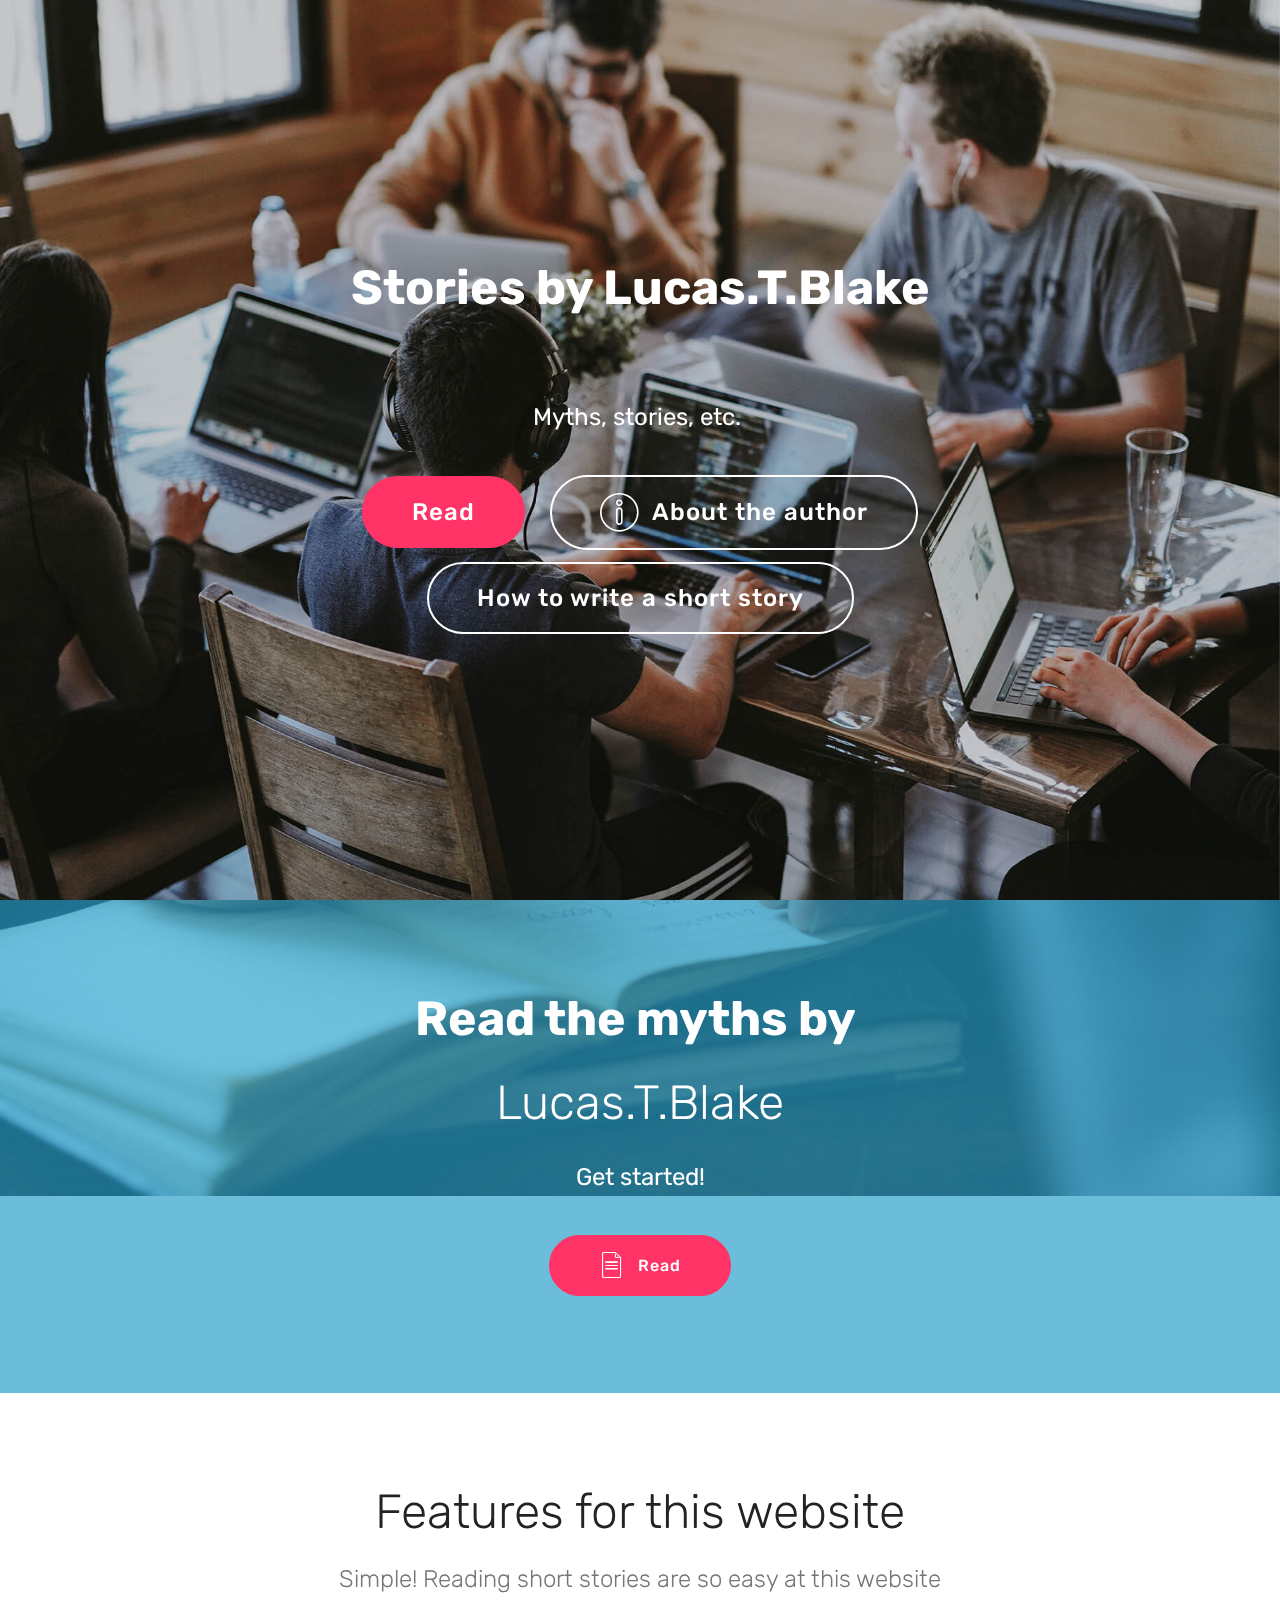
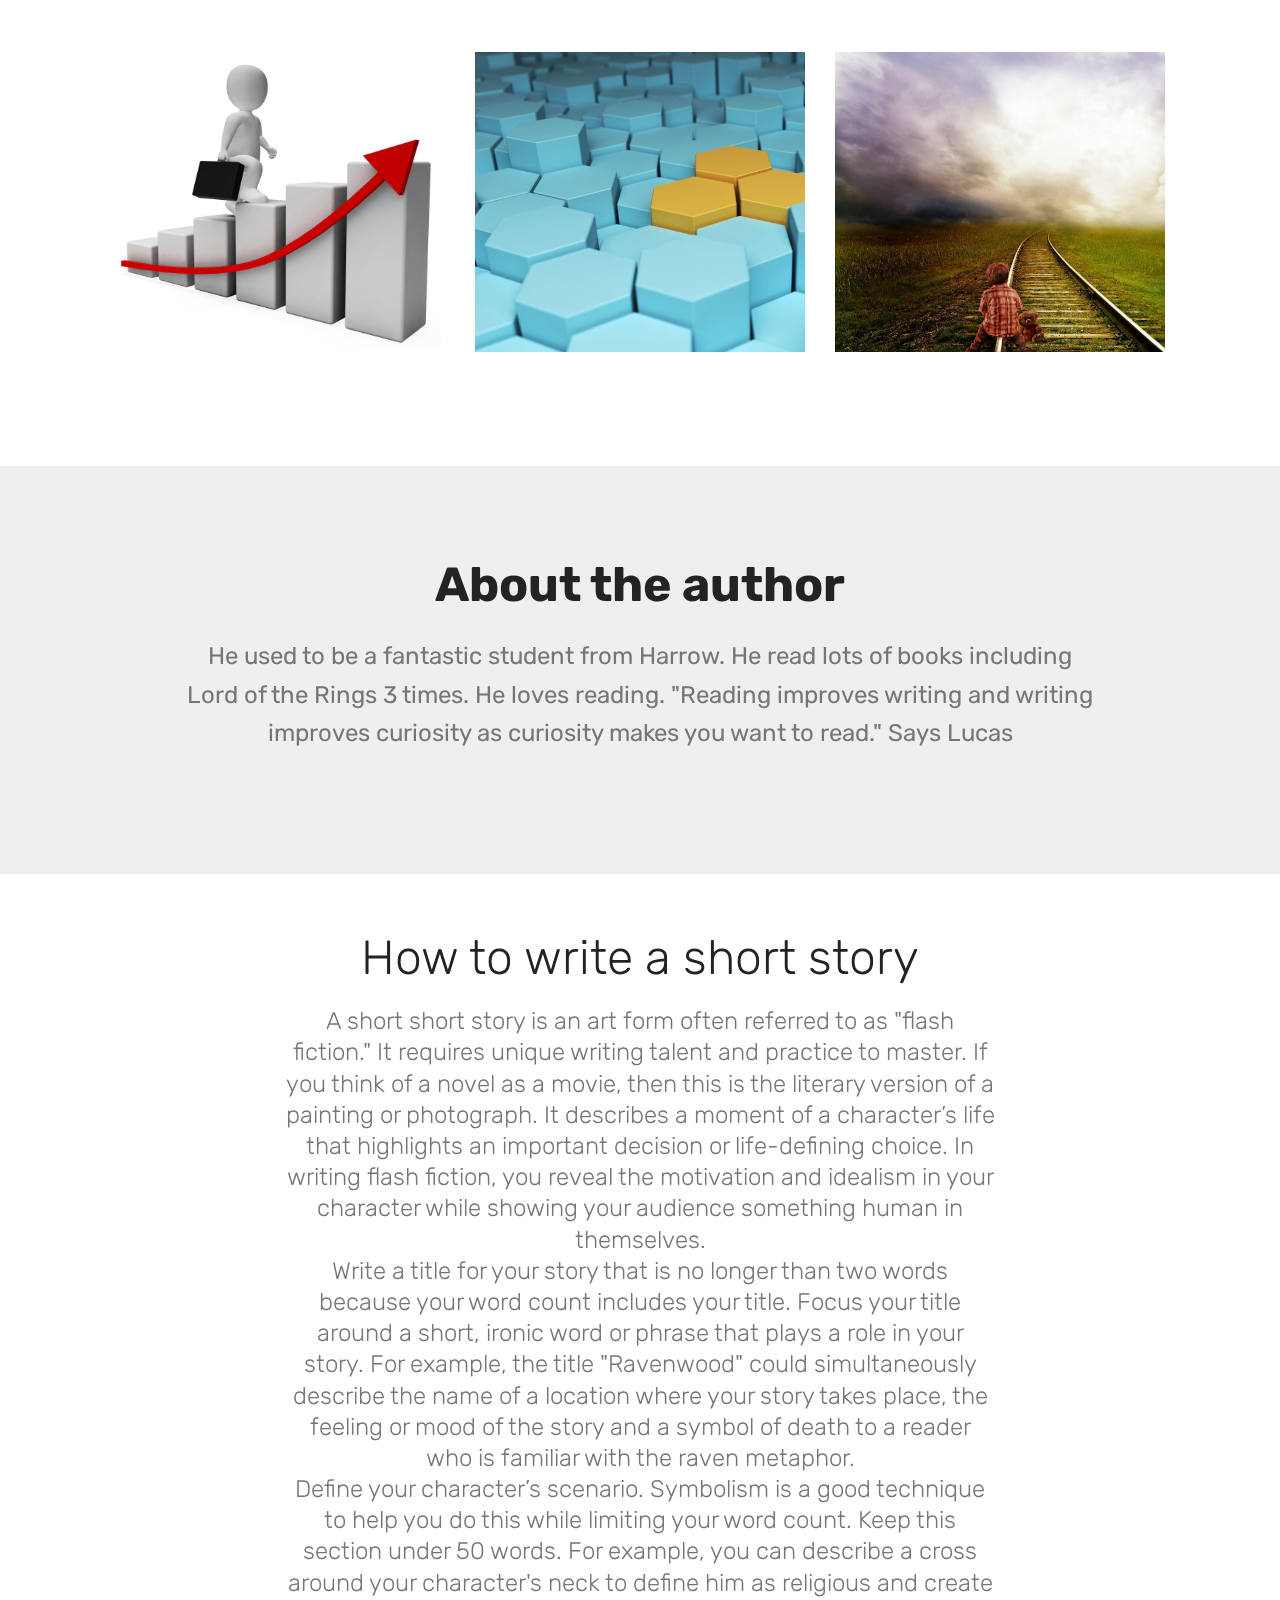
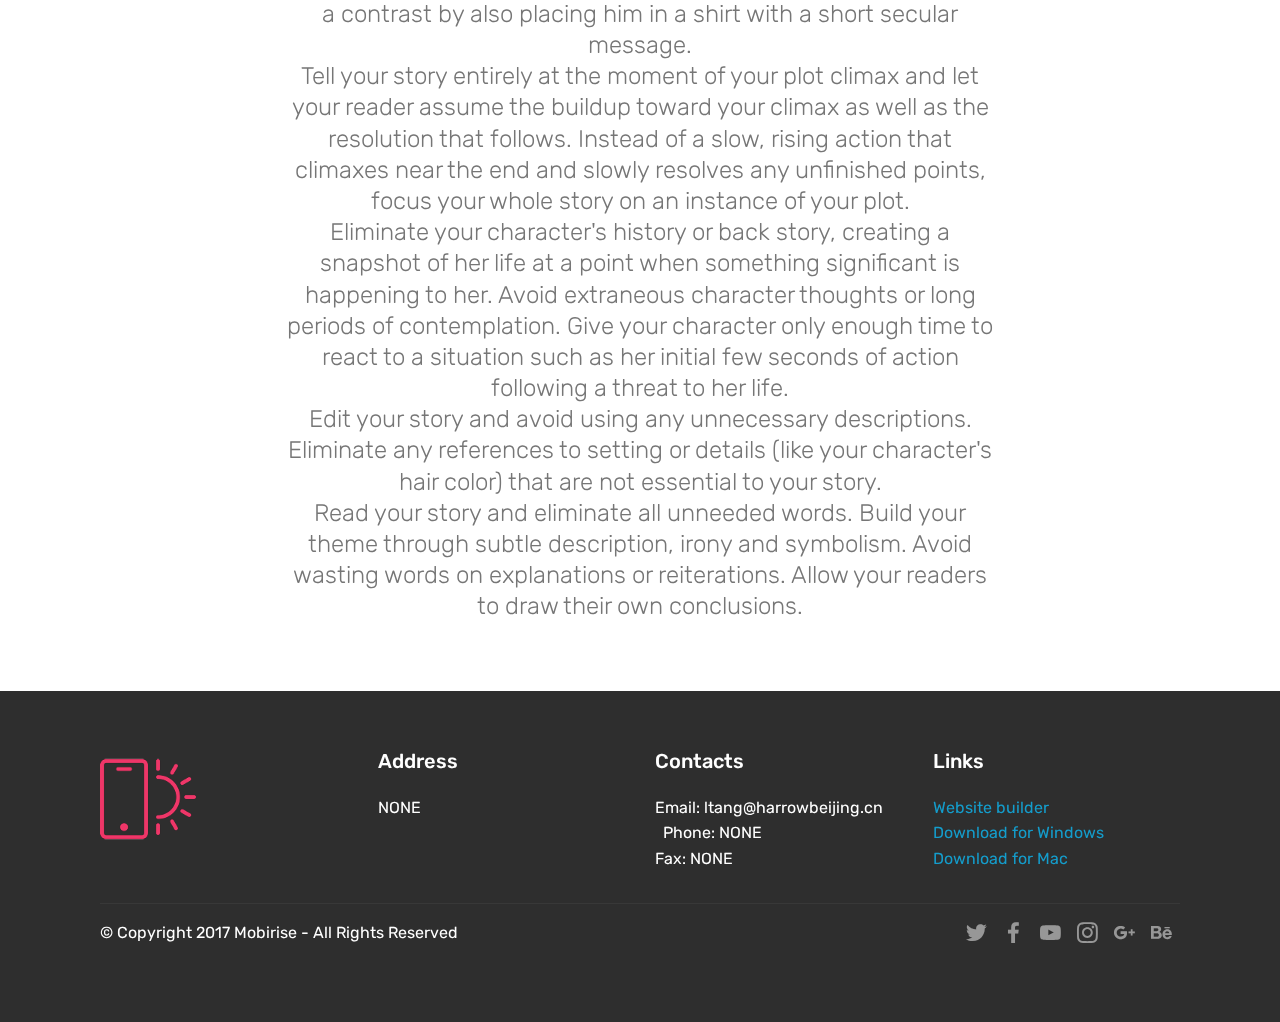
==== commit 78cdf879: "create github pages" ====
--- a/index.html
+++ b/index.html
@@ -33,7 +33,7 @@
         <div class="row justify-content-md-center">
             <div class="mbr-white col-md-10">
                 <h1 class="mbr-section-title mbr-bold pb-3 mbr-fonts-style display-2">
-                    Stories by Lucas.T.Blake<br>Craneastories&nbsp;</h1>
+                    Stories by Lucas.T.Blake<br>&nbsp;</h1>
                 
                 <p class="mbr-text pb-3 mbr-fonts-style display-5">Myths, stories, etc.&nbsp;</p>
                 <div class="mbr-section-btn"><a class="btn btn-md btn-secondary display-5" href="index.html#header1-3">Read</a>
@@ -44,7 +44,7 @@
     
 </section>
 
-<section class="engine"><a href="https://mobirise.info/x">free css templates</a></section><section class="header1 cid-rn97u9n0Wr mbr-parallax-background" id="header1-3">
+<section class="engine"><a href="https://mobirise.info/d">free web maker</a></section><section class="header1 cid-rn97u9n0Wr mbr-parallax-background" id="header1-3">
 
     
 
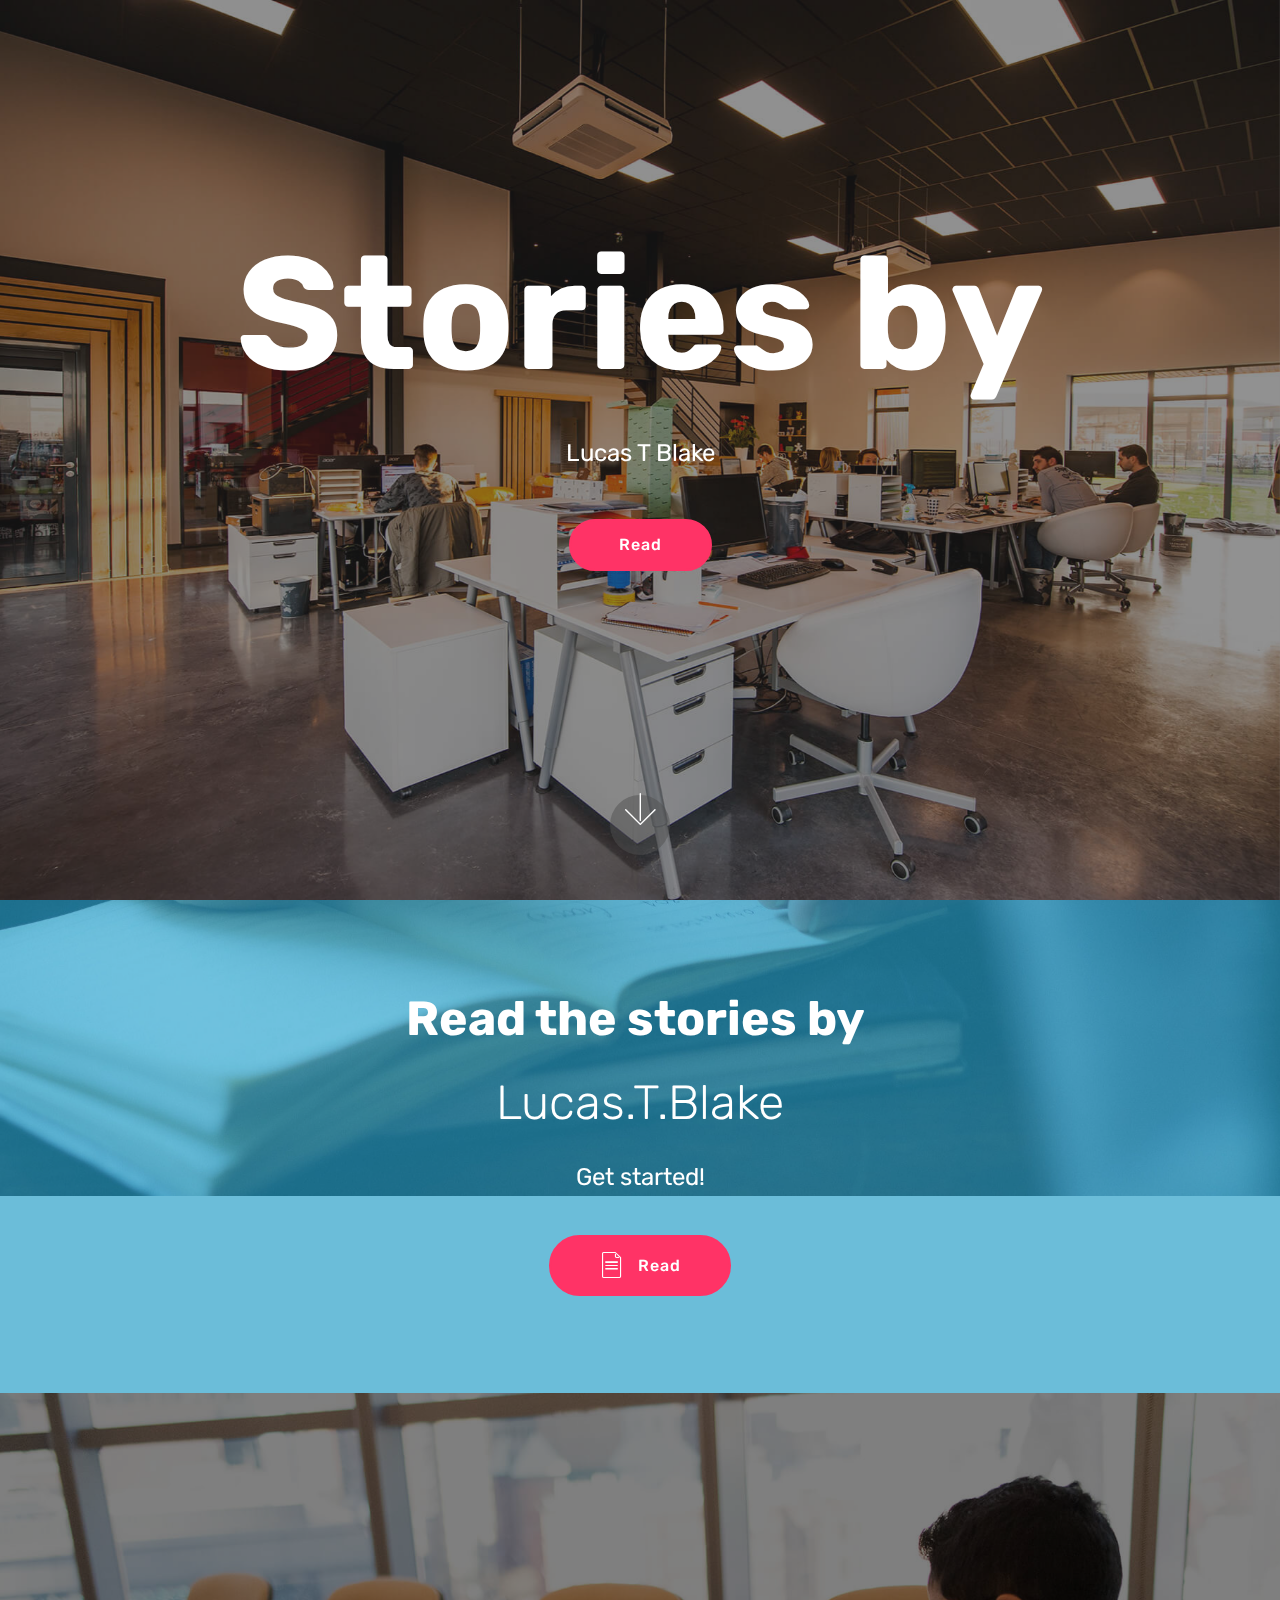
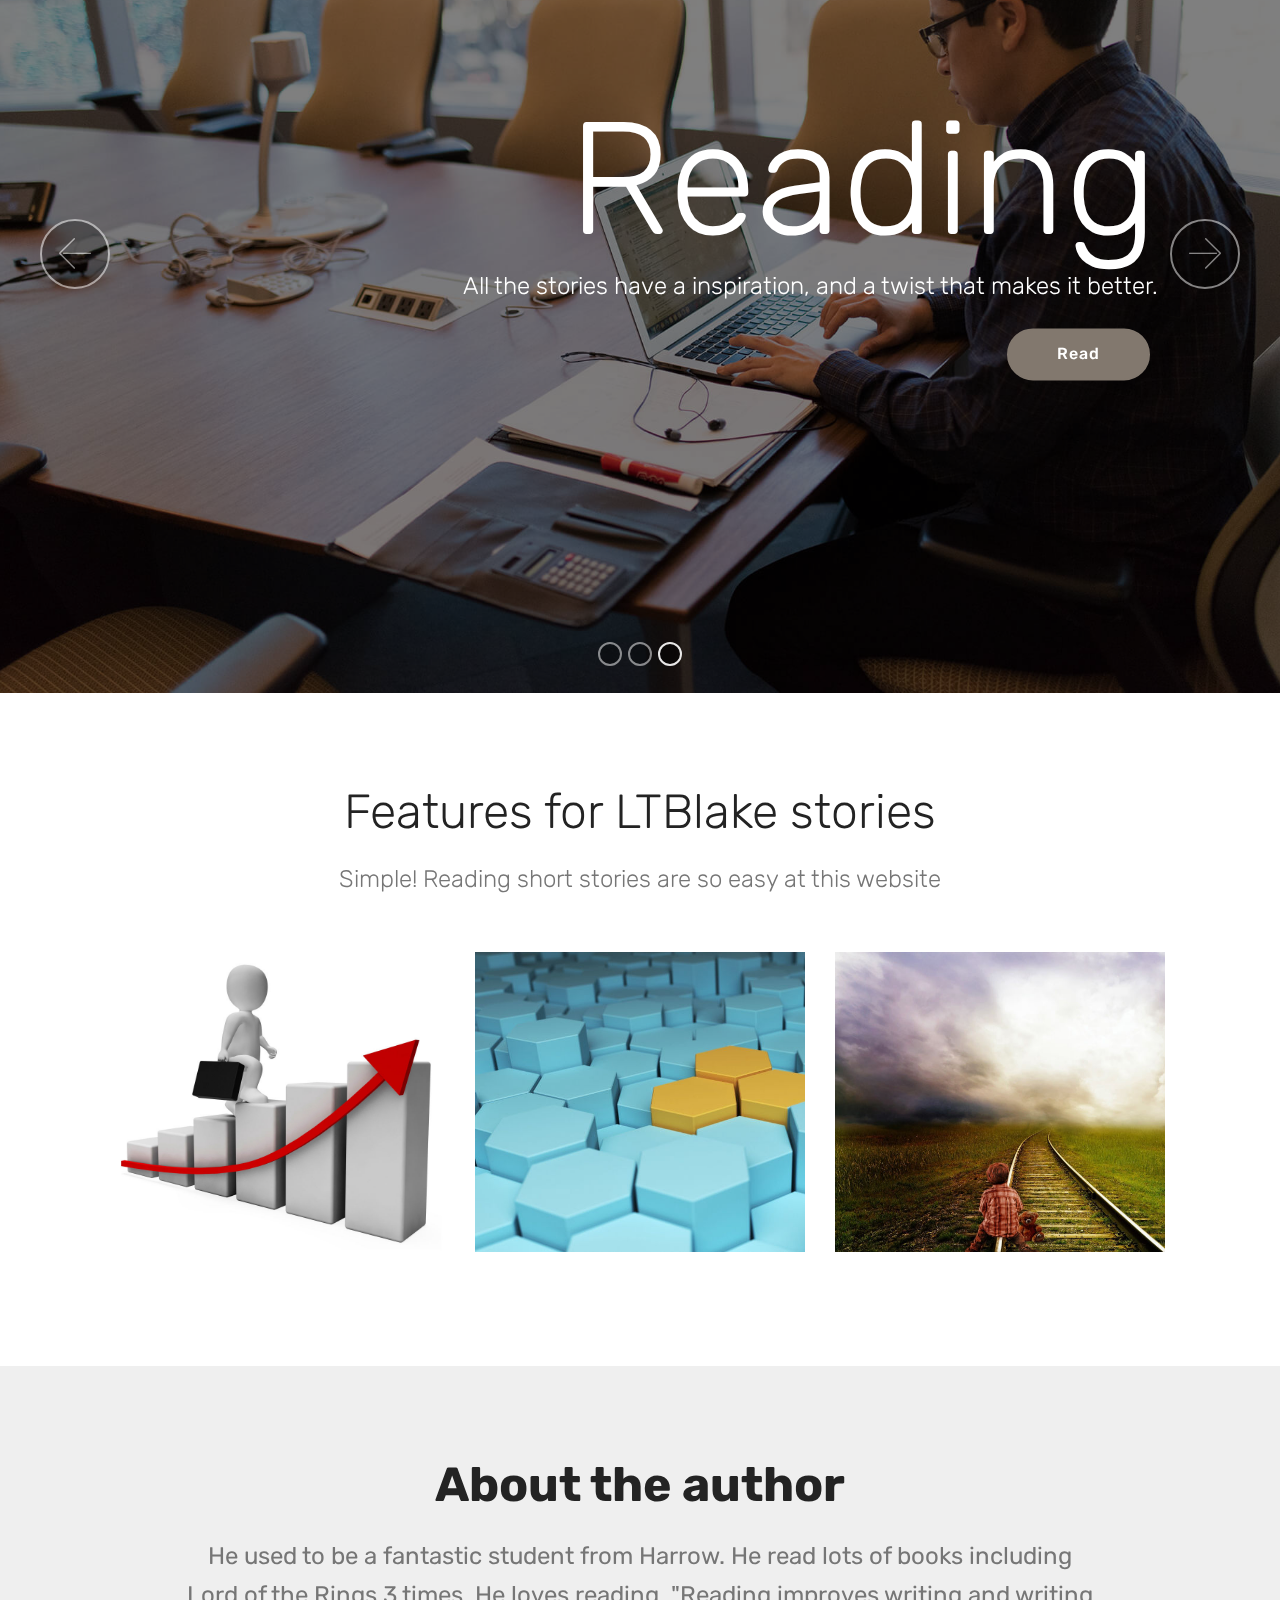
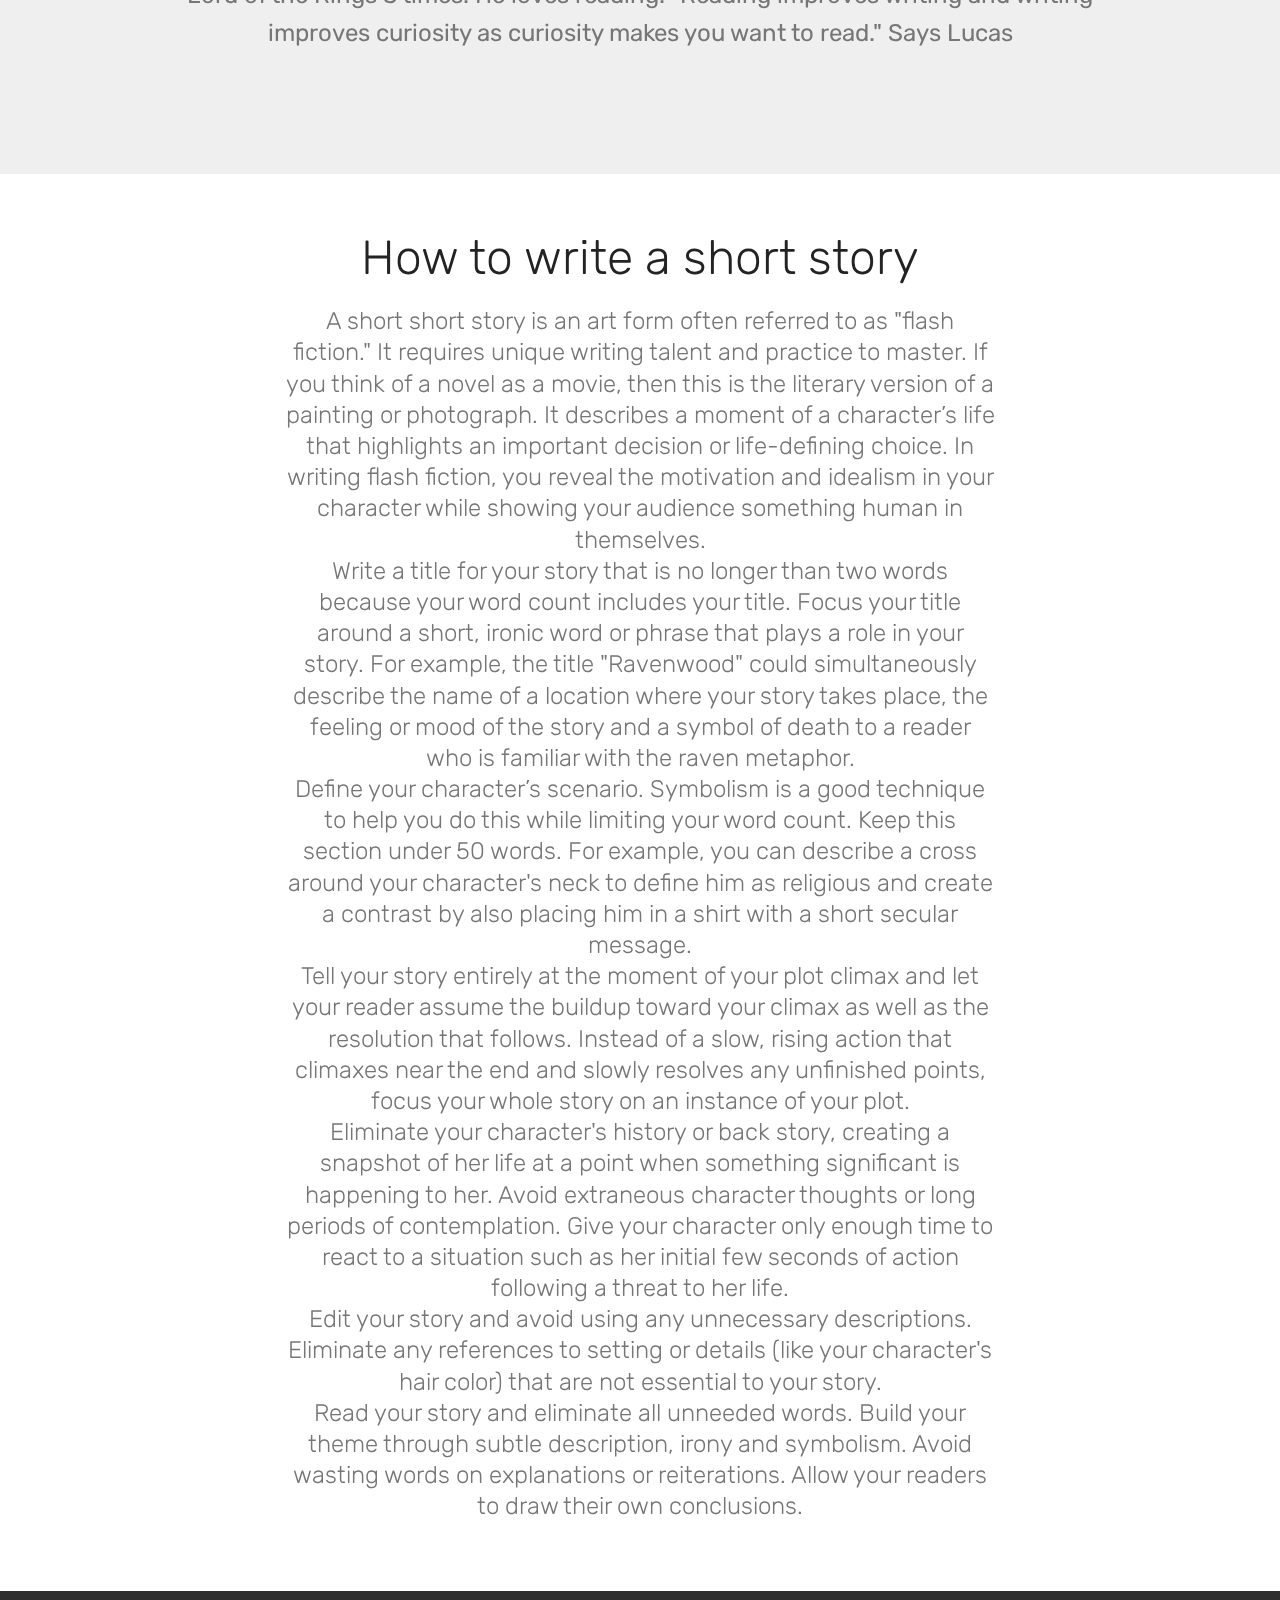
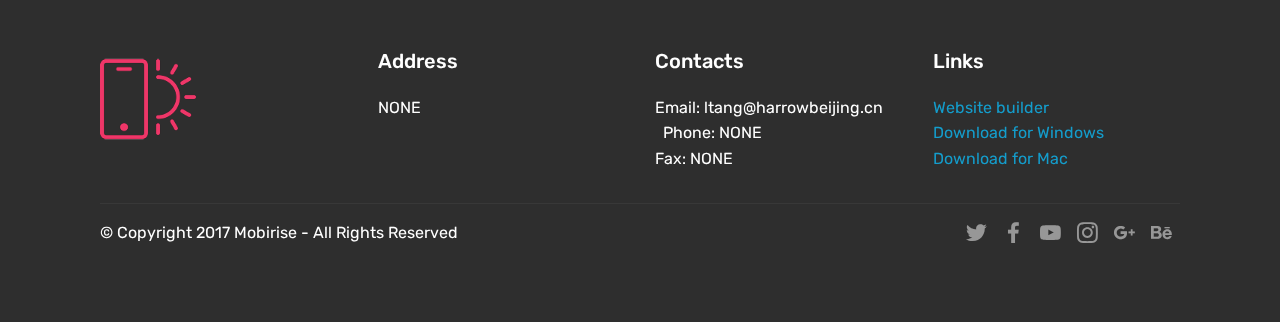
==== commit 1b39876d: "create github pages" ====
--- a/index.html
+++ b/index.html
@@ -23,38 +23,65 @@
   
 </head>
 <body>
-  <section class="cid-qTkA127IK8 mbr-fullscreen mbr-parallax-background" id="header2-1">
-
-    
-
-    
-
-    <div class="container align-center">
+  <section class="header12 cid-ro5ysLtB7q mbr-fullscreen mbr-parallax-background" id="header12-1j">
+
+    
+
+    <div class="mbr-overlay" style="opacity: 0.5; background-color: rgb(35, 35, 35);">
+    </div>
+
+    <div class="container  ">
+            <div class="media-container">
+                <div class="col-md-12 align-center">
+                    <h1 class="mbr-section-title pb-3 mbr-white mbr-bold mbr-fonts-style display-1">
+                        Stories by</h1>
+                    <p class="mbr-text pb-3 mbr-white mbr-fonts-style display-5">
+                        Lucas T Blake</p>
+                    <div class="mbr-section-btn align-center py-2"><a class="btn btn-md btn-secondary display-4" href="Read.html">Read</a></div>
+
+                    <div class="icons-media-container mbr-white">
+                        <div class="card col-12 col-md-6 col-lg-3">
+                            
+                            <h5 class="mbr-fonts-style display-5"></h5>
+                        </div>
+
+                        <div class="card col-12 col-md-6 col-lg-3">
+                            
+                            <h5 class="mbr-fonts-style display-5"></h5>
+                        </div>
+
+                        <div class="card col-12 col-md-6 col-lg-3">
+                            
+                            <h5 class="mbr-fonts-style display-5"></h5>
+                        </div>
+
+                        <div class="card col-12 col-md-6 col-lg-3">
+                            
+                            <h5 class="mbr-fonts-style display-5"></h5>
+                        </div>
+                    </div>
+                </div>
+            </div>
+    </div>
+
+    <div class="mbr-arrow hidden-sm-down" aria-hidden="true">
+        <a href="#next">
+            <i class="mbri-down mbr-iconfont"></i>
+        </a>
+    </div>
+</section>
+
+<section class="engine"><a href="https://mobirise.info/z">best website templates</a></section><section class="header1 cid-rn97u9n0Wr mbr-parallax-background" id="header1-3">
+
+    
+
+    <div class="mbr-overlay" style="opacity: 0.6; background-color: rgb(20, 157, 204);">
+    </div>
+
+    <div class="container">
         <div class="row justify-content-md-center">
             <div class="mbr-white col-md-10">
-                <h1 class="mbr-section-title mbr-bold pb-3 mbr-fonts-style display-2">
-                    Stories by Lucas.T.Blake<br>&nbsp;</h1>
-                
-                <p class="mbr-text pb-3 mbr-fonts-style display-5">Myths, stories, etc.&nbsp;</p>
-                <div class="mbr-section-btn"><a class="btn btn-md btn-secondary display-5" href="index.html#header1-3">Read</a>
-                    <a class="btn btn-md btn-white-outline display-5" href="index.html#header16-4"><span class="mbri-info mbr-iconfont mbr-iconfont-btn"></span>About the author</a> <a class="btn btn-md btn-white-outline display-5" href="index.html#content4-m">How to write a short story</a></div>
-            </div>
-        </div>
-    </div>
-    
-</section>
-
-<section class="engine"><a href="https://mobirise.info/d">free web maker</a></section><section class="header1 cid-rn97u9n0Wr mbr-parallax-background" id="header1-3">
-
-    
-
-    <div class="mbr-overlay" style="opacity: 0.6; background-color: rgb(20, 157, 204);">
-    </div>
-
-    <div class="container">
-        <div class="row justify-content-md-center">
-            <div class="mbr-white col-md-10">
-                <h1 class="mbr-section-title align-center mbr-bold pb-3 mbr-fonts-style display-2">Read the myths by&nbsp;</h1>
+                <h1 class="mbr-section-title align-center mbr-bold pb-3 mbr-fonts-style display-2">Read the stories by&nbsp;</h1>
                 <h3 class="mbr-section-subtitle align-center mbr-light pb-3 mbr-fonts-style display-2">
                     Lucas.T.Blake</h3>
                 <p class="mbr-text align-center pb-3 mbr-fonts-style display-5">Get started!</p>
@@ -66,6 +93,14 @@
 
 </section>
 
+<section class="carousel slide cid-rnSfqAbntX" data-interval="false" id="slider1-15">
+
+    
+
+    <div class="full-screen"><div class="mbr-slider slide carousel" data-pause="true" data-keyboard="false" data-ride="false" data-interval="false"><ol class="carousel-indicators"><li data-app-prevent-settings="" data-target="#slider1-15" data-slide-to="0"></li><li data-app-prevent-settings="" data-target="#slider1-15" data-slide-to="1"></li><li data-app-prevent-settings="" data-target="#slider1-15" class=" active" data-slide-to="2"></li></ol><div class="carousel-inner" role="listbox"><div class="carousel-item slider-fullscreen-image" data-bg-video-slide="false" style="background-image: url(assets/images/background1.jpg);"><div class="container container-slide"><div class="image_wrapper"><div class="mbr-overlay"></div><img src="assets/images/background1.jpg"><div class="carousel-caption justify-content-center"><div class="col-10 align-center"><h2 class="mbr-fonts-style display-1">I, Lucas T Blake</h2><p class="lead mbr-text mbr-fonts-style display-5">Offers you many self created writing based on other writings.</p><div class="mbr-section-btn" buttons="0"> <a class="btn  btn-white-outline display-4" href="index.html#header16-4">About Me</a></div></div></div></div></div></div><div class="carousel-item slider-fullscreen-image" data-bg-video-slide="false" style="background-image: url(assets/images/win-20190417-13-34-17-pro-2000x1125.jpg);"><div class="container container-slide"><div class="image_wrapper"><div class="mbr-overlay"></div><img src="assets/images/win-20190417-13-34-17-pro-2000x1125.jpg"><div class="carousel-caption justify-content-center"><div class="col-10 align-left"><h2 class="mbr-fonts-style display-1">Working</h2><p class="lead mbr-text mbr-fonts-style display-5">We re working for the best stories!</p></div></div></div></div></div><div class="carousel-item slider-fullscreen-image active" data-bg-video-slide="false" style="background-image: url(assets/images/background3.jpg);"><div class="container container-slide"><div class="image_wrapper"><div class="mbr-overlay"></div><img src="assets/images/background3.jpg"><div class="carousel-caption justify-content-center"><div class="col-10 align-right"><h2 class="mbr-fonts-style display-1">Reading</h2><p class="lead mbr-text mbr-fonts-style display-5">All the stories have a inspiration, and a twist that makes it better.</p><div class="mbr-section-btn" buttons="0"><a class="btn btn-info display-4" href="Read.html">Read</a> </div></div></div></div></div></div></div><a data-app-prevent-settings="" class="carousel-control carousel-control-prev" role="button" data-slide="prev" href="#slider1-15"><span aria-hidden="true" class="mbri-left mbr-iconfont"></span><span class="sr-only">Previous</span></a><a data-app-prevent-settings="" class="carousel-control carousel-control-next" role="button" data-slide="next" href="#slider1-15"><span aria-hidden="true" class="mbri-right mbr-iconfont"></span><span class="sr-only">Next</span></a></div></div>
+
+</section>
+
 <section class="features15 cid-rnIqG1JToS" id="features15-z">
 
     
@@ -73,7 +108,7 @@
     
     <div class="container">
         <h2 class="mbr-section-title pb-3 align-center mbr-fonts-style display-2">
-            Features for this website</h2>
+            Features for LTBlake stories</h2>
         <h3 class="mbr-section-subtitle display-5 align-center mbr-fonts-style">Simple! Reading short stories are so easy at this website</h3>
 
         <div class="media-container-row container pt-5 mt-2">
@@ -262,9 +297,13 @@
   <script src="assets/tether/tether.min.js"></script>
   <script src="assets/bootstrap/js/bootstrap.min.js"></script>
   <script src="assets/smoothscroll/smooth-scroll.js"></script>
+  <script src="assets/vimeoplayer/jquery.mb.vimeo_player.js"></script>
+  <script src="assets/ytplayer/jquery.mb.ytplayer.min.js"></script>
+  <script src="assets/mbr-flip-card/mbr-flip-card.js"></script>
+  <script src="assets/bootstrapcarouselswipe/bootstrap-carousel-swipe.js"></script>
   <script src="assets/parallax/jarallax.min.js"></script>
-  <script src="assets/mbr-flip-card/mbr-flip-card.js"></script>
   <script src="assets/theme/js/script.js"></script>
+  <script src="assets/slidervideo/script.js"></script>
   
   
 </body>
--- a/assets/mobirise/css/mbr-additional.css
+++ b/assets/mobirise/css/mbr-additional.css
@@ -1393,13 +1393,274 @@
 .jq-selectbox:hover .jq-selectbox__trigger-arrow {
   border-top-color: #149dcc;
 }
-.cid-qTkA127IK8 {
-  background-image: url("../../../assets/images/background4.jpg");
+.cid-ro5ysLtB7q {
+  background-image: url("../../../assets/images/background1.jpg");
+}
+.cid-ro5ysLtB7q .icons-media-container {
+  display: flex;
+  -webkit-justify-content: center;
+  justify-content: center;
+  -webkit-flex-direction: row;
+  flex-direction: row;
+  -webkit-flex-wrap: wrap;
+  flex-wrap: wrap;
+  padding-top: 4rem;
+}
+.cid-ro5ysLtB7q .icons-media-container .mbr-iconfont {
+  font-size: 96px;
+  color: #ffffff;
+}
+.cid-ro5ysLtB7q .icons-media-container .icon-block {
+  padding-bottom: 1rem;
+}
+.cid-ro5ysLtB7q .mbr-text {
+  color: #ffffff;
+}
+.cid-ro5ysLtB7q .card {
+  padding-bottom: 1.5rem;
 }
 .cid-rn97u9n0Wr {
   padding-top: 90px;
   padding-bottom: 90px;
   background-image: url("../../../assets/images/mbr-1920x1280.jpg");
+}
+.cid-rnSfqAbntX .modal-body .close {
+  background: #1b1b1b;
+}
+.cid-rnSfqAbntX .modal-body .close span {
+  font-style: normal;
+}
+.cid-rnSfqAbntX .carousel-inner > .active,
+.cid-rnSfqAbntX .carousel-inner > .next,
+.cid-rnSfqAbntX .carousel-inner > .prev {
+  display: table;
+}
+.cid-rnSfqAbntX .carousel-control .icon-next,
+.cid-rnSfqAbntX .carousel-control .icon-prev {
+  margin-top: -18px;
+  font-size: 40px;
+  line-height: 27px;
+}
+.cid-rnSfqAbntX .carousel-control:hover {
+  background: #1b1b1b;
+  color: #fff;
+  opacity: 1;
+}
+@media (max-width: 767px) {
+  .cid-rnSfqAbntX .container .carousel-control {
+    margin-bottom: 0;
+  }
+}
+.cid-rnSfqAbntX .boxed-slider {
+  position: relative;
+  padding: 93px 0;
+}
+.cid-rnSfqAbntX .boxed-slider > div {
+  position: relative;
+}
+.cid-rnSfqAbntX .container img {
+  width: 100%;
+}
+.cid-rnSfqAbntX .container img + .row {
+  position: absolute;
+  top: 50%;
+  left: 0;
+  right: 0;
+  -webkit-transform: translateY(-50%);
+  -moz-transform: translateY(-50%);
+  transform: translateY(-50%);
+  z-index: 2;
+}
+.cid-rnSfqAbntX .mbr-section {
+  padding: 0;
+  background-attachment: scroll;
+}
+.cid-rnSfqAbntX .mbr-table-cell {
+  padding: 0;
+}
+.cid-rnSfqAbntX .container .carousel-indicators {
+  margin-bottom: 3px;
+}
+.cid-rnSfqAbntX .carousel-caption {
+  top: 50%;
+  right: 0;
+  bottom: auto;
+  left: 0;
+  display: -webkit-flex;
+  align-items: center;
+  -webkit-transform: translateY(-50%);
+  transform: translateY(-50%);
+  -webkit-align-items: center;
+}
+.cid-rnSfqAbntX .mbr-overlay {
+  z-index: 1;
+}
+.cid-rnSfqAbntX .container-slide.container {
+  min-width: 100%;
+  min-height: 100vh;
+  padding: 0;
+}
+.cid-rnSfqAbntX .carousel-item {
+  background-position: 50% 50%;
+  background-repeat: no-repeat;
+  background-size: cover;
+  -o-transition: -o-transform 0.6s ease-in-out;
+  -webkit-transition: -webkit-transform 0.6s ease-in-out;
+  transition: transform 0.6s ease-in-out, -webkit-transform 0.6s ease-in-out, -o-transform 0.6s ease-in-out;
+  -webkit-backface-visibility: hidden;
+  backface-visibility: hidden;
+  -webkit-perspective: 1000px;
+  perspective: 1000px;
+}
+@media (max-width: 576px) {
+  .cid-rnSfqAbntX .carousel-item .container {
+    width: 100%;
+  }
+}
+.cid-rnSfqAbntX .carousel-item-next.carousel-item-left,
+.cid-rnSfqAbntX .carousel-item-prev.carousel-item-right {
+  -webkit-transform: translate3d(0, 0, 0);
+  transform: translate3d(0, 0, 0);
+}
+.cid-rnSfqAbntX .active.carousel-item-right,
+.cid-rnSfqAbntX .carousel-item-next {
+  -webkit-transform: translate3d(100%, 0, 0);
+  transform: translate3d(100%, 0, 0);
+}
+.cid-rnSfqAbntX .active.carousel-item-left,
+.cid-rnSfqAbntX .carousel-item-prev {
+  -webkit-transform: translate3d(-100%, 0, 0);
+  transform: translate3d(-100%, 0, 0);
+}
+.cid-rnSfqAbntX .mbr-slider .carousel-control {
+  top: 50%;
+  width: 70px;
+  height: 70px;
+  margin-top: -1.5rem;
+  font-size: 35px;
+  background-color: rgba(0, 0, 0, 0.5);
+  border: 2px solid #fff;
+  border-radius: 50%;
+  transition: all .3s;
+}
+.cid-rnSfqAbntX .mbr-slider .carousel-control.carousel-control-prev {
+  left: 0;
+  margin-left: 2.5rem;
+}
+.cid-rnSfqAbntX .mbr-slider .carousel-control.carousel-control-next {
+  right: 0;
+  margin-right: 2.5rem;
+}
+.cid-rnSfqAbntX .mbr-slider .carousel-control .mbr-iconfont {
+  font-size: 2rem;
+}
+@media (max-width: 767px) {
+  .cid-rnSfqAbntX .mbr-slider .carousel-control {
+    top: auto;
+    bottom: 1rem;
+  }
+}
+.cid-rnSfqAbntX .mbr-slider .carousel-indicators {
+  position: absolute;
+  bottom: 0;
+  margin-bottom: 1.5rem !important;
+}
+.cid-rnSfqAbntX .mbr-slider .carousel-indicators li {
+  max-width: 20px;
+  width: 20px;
+  height: 20px;
+  max-height: 20px;
+  margin: 3px;
+  background-color: rgba(0, 0, 0, 0.5);
+  border: 2px solid #fff;
+  border-radius: 50%;
+  opacity: .5;
+  transition: all .3s;
+}
+.cid-rnSfqAbntX .mbr-slider .carousel-indicators li.active,
+.cid-rnSfqAbntX .mbr-slider .carousel-indicators li:hover {
+  opacity: .9;
+}
+.cid-rnSfqAbntX .mbr-slider .carousel-indicators li::after,
+.cid-rnSfqAbntX .mbr-slider .carousel-indicators li::before {
+  content: none;
+}
+.cid-rnSfqAbntX .mbr-slider .carousel-indicators.ie-fix {
+  left: 50%;
+  display: block;
+  width: 60%;
+  margin-left: -30%;
+  text-align: center;
+}
+@media (max-width: 576px) {
+  .cid-rnSfqAbntX .mbr-slider .carousel-indicators {
+    display: none !important;
+  }
+}
+.cid-rnSfqAbntX .mbr-slider > .container img {
+  width: 100%;
+}
+.cid-rnSfqAbntX .mbr-slider > .container img + .row {
+  position: absolute;
+  top: 50%;
+  right: 0;
+  left: 0;
+  z-index: 2;
+  -moz-transform: translateY(-50%);
+  -webkit-transform: translateY(-50%);
+  transform: translateY(-50%);
+}
+.cid-rnSfqAbntX .mbr-slider > .container .carousel-indicators {
+  margin-bottom: 3px;
+}
+@media (max-width: 576px) {
+  .cid-rnSfqAbntX .mbr-slider > .container .carousel-control {
+    margin-bottom: 0;
+  }
+}
+.cid-rnSfqAbntX .mbr-slider .mbr-section {
+  padding: 0;
+  background-attachment: scroll;
+}
+.cid-rnSfqAbntX .mbr-slider .mbr-table-cell {
+  padding: 0;
+}
+.cid-rnSfqAbntX .carousel-item .container.container-slide {
+  position: initial;
+  width: auto;
+  min-height: 0;
+}
+.cid-rnSfqAbntX .full-screen .slider-fullscreen-image {
+  min-height: 100vh;
+  background-repeat: no-repeat;
+  background-position: 50% 50%;
+  background-size: cover;
+}
+.cid-rnSfqAbntX .full-screen .slider-fullscreen-image.active {
+  display: -o-flex;
+}
+.cid-rnSfqAbntX .full-screen .container {
+  width: auto;
+  padding-right: 0;
+  padding-left: 0;
+}
+.cid-rnSfqAbntX .full-screen .carousel-item .container.container-slide {
+  width: 100%;
+  min-height: 100vh;
+  padding: 0;
+}
+.cid-rnSfqAbntX .full-screen .carousel-item .container.container-slide img {
+  display: none;
+}
+.cid-rnSfqAbntX .mbr-background-video-preview {
+  position: absolute;
+  top: 0;
+  right: 0;
+  bottom: 0;
+  left: 0;
+}
+.cid-rnSfqAbntX .mbr-overlay ~ .container-slide {
+  z-index: auto;
 }
 .cid-rnIqG1JToS {
   padding-top: 90px;
@@ -1573,6 +1834,1259 @@
     -webkit-justify-content: center;
   }
 }
+.cid-rnCq0TfVCs {
+  padding-top: 60px;
+  padding-bottom: 60px;
+  background-color: #ffffff;
+}
+.cid-rnCq0TfVCs .mbr-section-subtitle {
+  color: #767676;
+}
+.cid-rnc0oybGlg .navbar {
+  padding: .5rem 0;
+  background: #333333;
+  transition: none;
+  min-height: 77px;
+}
+.cid-rnc0oybGlg .navbar-dropdown.bg-color.transparent.opened {
+  background: #333333;
+}
+.cid-rnc0oybGlg a {
+  font-style: normal;
+}
+.cid-rnc0oybGlg .nav-item span {
+  padding-right: 0.4em;
+  line-height: 0.5em;
+  vertical-align: text-bottom;
+  position: relative;
+  text-decoration: none;
+}
+.cid-rnc0oybGlg .nav-item a {
+  display: -webkit-flex;
+  align-items: center;
+  justify-content: center;
+  padding: 0.7rem 0 !important;
+  margin: 0rem .65rem !important;
+  -webkit-align-items: center;
+  -webkit-justify-content: center;
+}
+.cid-rnc0oybGlg .nav-item:focus,
+.cid-rnc0oybGlg .nav-link:focus {
+  outline: none;
+}
+.cid-rnc0oybGlg .btn {
+  padding: 0.4rem 1.5rem;
+  display: -webkit-inline-flex;
+  align-items: center;
+  -webkit-align-items: center;
+}
+.cid-rnc0oybGlg .btn .mbr-iconfont {
+  font-size: 1.6rem;
+}
+.cid-rnc0oybGlg .menu-logo {
+  margin-right: auto;
+}
+.cid-rnc0oybGlg .menu-logo .navbar-brand {
+  display: flex;
+  margin-left: 5rem;
+  padding: 0;
+  transition: padding .2s;
+  min-height: 3.8rem;
+  -webkit-align-items: center;
+  align-items: center;
+}
+.cid-rnc0oybGlg .menu-logo .navbar-brand .navbar-caption-wrap {
+  display: flex;
+  -webkit-align-items: center;
+  align-items: center;
+  word-break: break-word;
+  min-width: 7rem;
+  margin: .3rem 0;
+}
+.cid-rnc0oybGlg .menu-logo .navbar-brand .navbar-caption-wrap .navbar-caption {
+  line-height: 1.2rem !important;
+  padding-right: 2rem;
+}
+.cid-rnc0oybGlg .menu-logo .navbar-brand .navbar-logo {
+  font-size: 4rem;
+  transition: font-size 0.25s;
+}
+.cid-rnc0oybGlg .menu-logo .navbar-brand .navbar-logo img {
+  display: flex;
+}
+.cid-rnc0oybGlg .menu-logo .navbar-brand .navbar-logo .mbr-iconfont {
+  transition: font-size 0.25s;
+}
+.cid-rnc0oybGlg .menu-logo .navbar-brand .navbar-logo a {
+  display: inline-flex;
+}
+.cid-rnc0oybGlg .navbar-toggleable-sm .navbar-collapse {
+  justify-content: flex-end;
+  -webkit-justify-content: flex-end;
+  padding-right: 5rem;
+  width: auto;
+}
+.cid-rnc0oybGlg .navbar-toggleable-sm .navbar-collapse .navbar-nav {
+  flex-wrap: wrap;
+  -webkit-flex-wrap: wrap;
+  padding-left: 0;
+}
+.cid-rnc0oybGlg .navbar-toggleable-sm .navbar-collapse .navbar-nav .nav-item {
+  -webkit-align-self: center;
+  align-self: center;
+}
+.cid-rnc0oybGlg .navbar-toggleable-sm .navbar-collapse .navbar-buttons {
+  padding-left: 0;
+  padding-bottom: 0;
+}
+.cid-rnc0oybGlg .dropdown .dropdown-menu {
+  background: #333333;
+  display: none;
+  position: absolute;
+  min-width: 5rem;
+  padding-top: 1.4rem;
+  padding-bottom: 1.4rem;
+  text-align: left;
+}
+.cid-rnc0oybGlg .dropdown .dropdown-menu .dropdown-item {
+  width: auto;
+  padding: 0.235em 1.5385em 0.235em 1.5385em !important;
+}
+.cid-rnc0oybGlg .dropdown .dropdown-menu .dropdown-item::after {
+  right: 0.5rem;
+}
+.cid-rnc0oybGlg .dropdown .dropdown-menu .dropdown-submenu {
+  margin: 0;
+}
+.cid-rnc0oybGlg .dropdown.open > .dropdown-menu {
+  display: block;
+}
+.cid-rnc0oybGlg .navbar-toggleable-sm.opened:after {
+  position: absolute;
+  width: 100vw;
+  height: 100vh;
+  content: '';
+  background-color: rgba(0, 0, 0, 0.1);
+  left: 0;
+  bottom: 0;
+  transform: translateY(100%);
+  -webkit-transform: translateY(100%);
+  z-index: 1000;
+}
+.cid-rnc0oybGlg .navbar.navbar-short {
+  min-height: 60px;
+  transition: all .2s;
+}
+.cid-rnc0oybGlg .navbar.navbar-short .navbar-toggler-right {
+  top: 20px;
+}
+.cid-rnc0oybGlg .navbar.navbar-short .navbar-logo a {
+  font-size: 2.5rem !important;
+  line-height: 2.5rem;
+  transition: font-size 0.25s;
+}
+.cid-rnc0oybGlg .navbar.navbar-short .navbar-logo a .mbr-iconfont {
+  font-size: 2.5rem !important;
+}
+.cid-rnc0oybGlg .navbar.navbar-short .navbar-logo a img {
+  height: 3rem !important;
+}
+.cid-rnc0oybGlg .navbar.navbar-short .navbar-brand {
+  min-height: 3rem;
+}
+.cid-rnc0oybGlg button.navbar-toggler {
+  width: 31px;
+  height: 18px;
+  cursor: pointer;
+  transition: all .2s;
+  top: 1.5rem;
+  right: 1rem;
+}
+.cid-rnc0oybGlg button.navbar-toggler:focus {
+  outline: none;
+}
+.cid-rnc0oybGlg button.navbar-toggler .hamburger span {
+  position: absolute;
+  right: 0;
+  width: 30px;
+  height: 2px;
+  border-right: 5px;
+  background-color: #ffffff;
+}
+.cid-rnc0oybGlg button.navbar-toggler .hamburger span:nth-child(1) {
+  top: 0;
+  transition: all .2s;
+}
+.cid-rnc0oybGlg button.navbar-toggler .hamburger span:nth-child(2) {
+  top: 8px;
+  transition: all .15s;
+}
+.cid-rnc0oybGlg button.navbar-toggler .hamburger span:nth-child(3) {
+  top: 8px;
+  transition: all .15s;
+}
+.cid-rnc0oybGlg button.navbar-toggler .hamburger span:nth-child(4) {
+  top: 16px;
+  transition: all .2s;
+}
+.cid-rnc0oybGlg nav.opened .hamburger span:nth-child(1) {
+  top: 8px;
+  width: 0;
+  opacity: 0;
+  right: 50%;
+  transition: all .2s;
+}
+.cid-rnc0oybGlg nav.opened .hamburger span:nth-child(2) {
+  -webkit-transform: rotate(45deg);
+  transform: rotate(45deg);
+  transition: all .25s;
+}
+.cid-rnc0oybGlg nav.opened .hamburger span:nth-child(3) {
+  -webkit-transform: rotate(-45deg);
+  transform: rotate(-45deg);
+  transition: all .25s;
+}
+.cid-rnc0oybGlg nav.opened .hamburger span:nth-child(4) {
+  top: 8px;
+  width: 0;
+  opacity: 0;
+  right: 50%;
+  transition: all .2s;
+}
+.cid-rnc0oybGlg .collapsed.navbar-expand {
+  flex-direction: column;
+  -webkit-flex-direction: column;
+}
+.cid-rnc0oybGlg .collapsed .btn {
+  display: -webkit-flex;
+}
+.cid-rnc0oybGlg .collapsed .navbar-collapse {
+  display: none !important;
+  padding-right: 0 !important;
+}
+.cid-rnc0oybGlg .collapsed .navbar-collapse.collapsing,
+.cid-rnc0oybGlg .collapsed .navbar-collapse.show {
+  display: block !important;
+}
+.cid-rnc0oybGlg .collapsed .navbar-collapse.collapsing .navbar-nav,
+.cid-rnc0oybGlg .collapsed .navbar-collapse.show .navbar-nav {
+  display: block;
+  text-align: center;
+}
+.cid-rnc0oybGlg .collapsed .navbar-collapse.collapsing .navbar-nav .nav-item,
+.cid-rnc0oybGlg .collapsed .navbar-collapse.show .navbar-nav .nav-item {
+  clear: both;
+}
+.cid-rnc0oybGlg .collapsed .navbar-collapse.collapsing .navbar-buttons,
+.cid-rnc0oybGlg .collapsed .navbar-collapse.show .navbar-buttons {
+  text-align: center;
+}
+.cid-rnc0oybGlg .collapsed .navbar-collapse.collapsing .navbar-buttons:last-child,
+.cid-rnc0oybGlg .collapsed .navbar-collapse.show .navbar-buttons:last-child {
+  margin-bottom: 1rem;
+}
+@media (min-width: 992px) {
+  .cid-rnc0oybGlg .collapsed:not(.navbar-short) .navbar-collapse {
+    max-height: calc(98.5vh - 3.8rem);
+  }
+}
+.cid-rnc0oybGlg .collapsed button.navbar-toggler {
+  display: block;
+}
+.cid-rnc0oybGlg .collapsed .navbar-brand {
+  margin-left: 1rem !important;
+}
+.cid-rnc0oybGlg .collapsed .navbar-toggleable-sm {
+  flex-direction: column;
+  -webkit-flex-direction: column;
+}
+.cid-rnc0oybGlg .collapsed .dropdown .dropdown-menu {
+  width: 100%;
+  text-align: center;
+  position: relative;
+  opacity: 0;
+  overflow: hidden;
+  display: block;
+  height: 0;
+  visibility: hidden;
+  padding: 0;
+  transition-duration: .5s;
+  transition-property: opacity,padding,height;
+}
+.cid-rnc0oybGlg .collapsed .dropdown.open > .dropdown-menu {
+  position: relative;
+  opacity: 1;
+  height: auto;
+  padding: 1.4rem 0;
+  visibility: visible;
+}
+.cid-rnc0oybGlg .collapsed .dropdown .dropdown-submenu {
+  left: 0;
+  text-align: center;
+  width: 100%;
+}
+.cid-rnc0oybGlg .collapsed .dropdown .dropdown-toggle[data-toggle="dropdown-submenu"]::after {
+  margin-top: 0;
+  position: inherit;
+  right: 0;
+  top: 50%;
+  display: inline-block;
+  width: 0;
+  height: 0;
+  margin-left: .3em;
+  vertical-align: middle;
+  content: "";
+  border-top: .30em solid;
+  border-right: .30em solid transparent;
+  border-left: .30em solid transparent;
+}
+@media (max-width: 991px) {
+  .cid-rnc0oybGlg .navbar-expand {
+    flex-direction: column;
+    -webkit-flex-direction: column;
+  }
+  .cid-rnc0oybGlg img {
+    height: 3.8rem !important;
+  }
+  .cid-rnc0oybGlg .btn {
+    display: -webkit-flex;
+  }
+  .cid-rnc0oybGlg button.navbar-toggler {
+    display: block;
+  }
+  .cid-rnc0oybGlg .navbar-brand {
+    margin-left: 1rem !important;
+  }
+  .cid-rnc0oybGlg .navbar-toggleable-sm {
+    flex-direction: column;
+    -webkit-flex-direction: column;
+  }
+  .cid-rnc0oybGlg .navbar-collapse {
+    display: none !important;
+    padding-right: 0 !important;
+  }
+  .cid-rnc0oybGlg .navbar-collapse.collapsing,
+  .cid-rnc0oybGlg .navbar-collapse.show {
+    display: block !important;
+  }
+  .cid-rnc0oybGlg .navbar-collapse.collapsing .navbar-nav,
+  .cid-rnc0oybGlg .navbar-collapse.show .navbar-nav {
+    display: block;
+    text-align: center;
+  }
+  .cid-rnc0oybGlg .navbar-collapse.collapsing .navbar-nav .nav-item,
+  .cid-rnc0oybGlg .navbar-collapse.show .navbar-nav .nav-item {
+    clear: both;
+  }
+  .cid-rnc0oybGlg .navbar-collapse.collapsing .navbar-buttons,
+  .cid-rnc0oybGlg .navbar-collapse.show .navbar-buttons {
+    text-align: center;
+  }
+  .cid-rnc0oybGlg .navbar-collapse.collapsing .navbar-buttons:last-child,
+  .cid-rnc0oybGlg .navbar-collapse.show .navbar-buttons:last-child {
+    margin-bottom: 1rem;
+  }
+  .cid-rnc0oybGlg .dropdown .dropdown-menu {
+    width: 100%;
+    text-align: center;
+    position: relative;
+    opacity: 0;
+    overflow: hidden;
+    display: block;
+    height: 0;
+    visibility: hidden;
+    padding: 0;
+    transition-duration: .5s;
+    transition-property: opacity,padding,height;
+  }
+  .cid-rnc0oybGlg .dropdown.open > .dropdown-menu {
+    position: relative;
+    opacity: 1;
+    height: auto;
+    padding: 1.4rem 0;
+    visibility: visible;
+  }
+  .cid-rnc0oybGlg .dropdown .dropdown-submenu {
+    left: 0;
+    text-align: center;
+    width: 100%;
+  }
+  .cid-rnc0oybGlg .dropdown .dropdown-toggle[data-toggle="dropdown-submenu"]::after {
+    margin-top: 0;
+    position: inherit;
+    right: 0;
+    top: 50%;
+    display: inline-block;
+    width: 0;
+    height: 0;
+    margin-left: .3em;
+    vertical-align: middle;
+    content: "";
+    border-top: .30em solid;
+    border-right: .30em solid transparent;
+    border-left: .30em solid transparent;
+  }
+}
+@media (min-width: 767px) {
+  .cid-rnc0oybGlg .menu-logo {
+    flex-shrink: 0;
+    -webkit-flex-shrink: 0;
+  }
+}
+.cid-rnc0oybGlg .navbar-collapse {
+  flex-basis: auto;
+  -webkit-flex-basis: auto;
+}
+.cid-rnc0oybGlg .nav-link:hover,
+.cid-rnc0oybGlg .dropdown-item:hover {
+  color: #c1c1c1 !important;
+}
+.cid-rnpOJKZfV2 {
+  padding-top: 30px;
+  padding-bottom: 30px;
+  background-color: #ffffff;
+}
+.cid-rnpOJKZfV2 .line {
+  background-color: #149dcc;
+  color: #149dcc;
+  align: center;
+  height: 2px;
+  margin: 0 auto;
+}
+.cid-rnpOJKZfV2 .section-text {
+  padding: 2rem 0;
+}
+.cid-rnpOJKZfV2 .inner-container {
+  margin: 0 auto;
+}
+@media (max-width: 768px) {
+  .cid-rnpOJKZfV2 .inner-container {
+    width: 100% !important;
+  }
+}
+.cid-rnCqAEIUBJ {
+  padding-top: 60px;
+  padding-bottom: 60px;
+  background-color: #767676;
+}
+.cid-rnCqAEIUBJ .mbr-section-subtitle {
+  color: #ffffff;
+}
+.cid-rnCqAEIUBJ .mbr-section-subtitle DIV {
+  color: #ffffff;
+}
+.cid-rnbYDQbZm1 {
+  background-image: url("../../../assets/images/mbr-1920x1365.jpg");
+}
+.cid-rnbYX870AI .navbar {
+  padding: .5rem 0;
+  background: #333333;
+  transition: none;
+  min-height: 77px;
+}
+.cid-rnbYX870AI .navbar-dropdown.bg-color.transparent.opened {
+  background: #333333;
+}
+.cid-rnbYX870AI a {
+  font-style: normal;
+}
+.cid-rnbYX870AI .nav-item span {
+  padding-right: 0.4em;
+  line-height: 0.5em;
+  vertical-align: text-bottom;
+  position: relative;
+  text-decoration: none;
+}
+.cid-rnbYX870AI .nav-item a {
+  display: -webkit-flex;
+  align-items: center;
+  justify-content: center;
+  padding: 0.7rem 0 !important;
+  margin: 0rem .65rem !important;
+  -webkit-align-items: center;
+  -webkit-justify-content: center;
+}
+.cid-rnbYX870AI .nav-item:focus,
+.cid-rnbYX870AI .nav-link:focus {
+  outline: none;
+}
+.cid-rnbYX870AI .btn {
+  padding: 0.4rem 1.5rem;
+  display: -webkit-inline-flex;
+  align-items: center;
+  -webkit-align-items: center;
+}
+.cid-rnbYX870AI .btn .mbr-iconfont {
+  font-size: 1.6rem;
+}
+.cid-rnbYX870AI .menu-logo {
+  margin-right: auto;
+}
+.cid-rnbYX870AI .menu-logo .navbar-brand {
+  display: flex;
+  margin-left: 5rem;
+  padding: 0;
+  transition: padding .2s;
+  min-height: 3.8rem;
+  -webkit-align-items: center;
+  align-items: center;
+}
+.cid-rnbYX870AI .menu-logo .navbar-brand .navbar-caption-wrap {
+  display: flex;
+  -webkit-align-items: center;
+  align-items: center;
+  word-break: break-word;
+  min-width: 7rem;
+  margin: .3rem 0;
+}
+.cid-rnbYX870AI .menu-logo .navbar-brand .navbar-caption-wrap .navbar-caption {
+  line-height: 1.2rem !important;
+  padding-right: 2rem;
+}
+.cid-rnbYX870AI .menu-logo .navbar-brand .navbar-logo {
+  font-size: 4rem;
+  transition: font-size 0.25s;
+}
+.cid-rnbYX870AI .menu-logo .navbar-brand .navbar-logo img {
+  display: flex;
+}
+.cid-rnbYX870AI .menu-logo .navbar-brand .navbar-logo .mbr-iconfont {
+  transition: font-size 0.25s;
+}
+.cid-rnbYX870AI .menu-logo .navbar-brand .navbar-logo a {
+  display: inline-flex;
+}
+.cid-rnbYX870AI .navbar-toggleable-sm .navbar-collapse {
+  justify-content: flex-end;
+  -webkit-justify-content: flex-end;
+  padding-right: 5rem;
+  width: auto;
+}
+.cid-rnbYX870AI .navbar-toggleable-sm .navbar-collapse .navbar-nav {
+  flex-wrap: wrap;
+  -webkit-flex-wrap: wrap;
+  padding-left: 0;
+}
+.cid-rnbYX870AI .navbar-toggleable-sm .navbar-collapse .navbar-nav .nav-item {
+  -webkit-align-self: center;
+  align-self: center;
+}
+.cid-rnbYX870AI .navbar-toggleable-sm .navbar-collapse .navbar-buttons {
+  padding-left: 0;
+  padding-bottom: 0;
+}
+.cid-rnbYX870AI .dropdown .dropdown-menu {
+  background: #333333;
+  display: none;
+  position: absolute;
+  min-width: 5rem;
+  padding-top: 1.4rem;
+  padding-bottom: 1.4rem;
+  text-align: left;
+}
+.cid-rnbYX870AI .dropdown .dropdown-menu .dropdown-item {
+  width: auto;
+  padding: 0.235em 1.5385em 0.235em 1.5385em !important;
+}
+.cid-rnbYX870AI .dropdown .dropdown-menu .dropdown-item::after {
+  right: 0.5rem;
+}
+.cid-rnbYX870AI .dropdown .dropdown-menu .dropdown-submenu {
+  margin: 0;
+}
+.cid-rnbYX870AI .dropdown.open > .dropdown-menu {
+  display: block;
+}
+.cid-rnbYX870AI .navbar-toggleable-sm.opened:after {
+  position: absolute;
+  width: 100vw;
+  height: 100vh;
+  content: '';
+  background-color: rgba(0, 0, 0, 0.1);
+  left: 0;
+  bottom: 0;
+  transform: translateY(100%);
+  -webkit-transform: translateY(100%);
+  z-index: 1000;
+}
+.cid-rnbYX870AI .navbar.navbar-short {
+  min-height: 60px;
+  transition: all .2s;
+}
+.cid-rnbYX870AI .navbar.navbar-short .navbar-toggler-right {
+  top: 20px;
+}
+.cid-rnbYX870AI .navbar.navbar-short .navbar-logo a {
+  font-size: 2.5rem !important;
+  line-height: 2.5rem;
+  transition: font-size 0.25s;
+}
+.cid-rnbYX870AI .navbar.navbar-short .navbar-logo a .mbr-iconfont {
+  font-size: 2.5rem !important;
+}
+.cid-rnbYX870AI .navbar.navbar-short .navbar-logo a img {
+  height: 3rem !important;
+}
+.cid-rnbYX870AI .navbar.navbar-short .navbar-brand {
+  min-height: 3rem;
+}
+.cid-rnbYX870AI button.navbar-toggler {
+  width: 31px;
+  height: 18px;
+  cursor: pointer;
+  transition: all .2s;
+  top: 1.5rem;
+  right: 1rem;
+}
+.cid-rnbYX870AI button.navbar-toggler:focus {
+  outline: none;
+}
+.cid-rnbYX870AI button.navbar-toggler .hamburger span {
+  position: absolute;
+  right: 0;
+  width: 30px;
+  height: 2px;
+  border-right: 5px;
+  background-color: #ffffff;
+}
+.cid-rnbYX870AI button.navbar-toggler .hamburger span:nth-child(1) {
+  top: 0;
+  transition: all .2s;
+}
+.cid-rnbYX870AI button.navbar-toggler .hamburger span:nth-child(2) {
+  top: 8px;
+  transition: all .15s;
+}
+.cid-rnbYX870AI button.navbar-toggler .hamburger span:nth-child(3) {
+  top: 8px;
+  transition: all .15s;
+}
+.cid-rnbYX870AI button.navbar-toggler .hamburger span:nth-child(4) {
+  top: 16px;
+  transition: all .2s;
+}
+.cid-rnbYX870AI nav.opened .hamburger span:nth-child(1) {
+  top: 8px;
+  width: 0;
+  opacity: 0;
+  right: 50%;
+  transition: all .2s;
+}
+.cid-rnbYX870AI nav.opened .hamburger span:nth-child(2) {
+  -webkit-transform: rotate(45deg);
+  transform: rotate(45deg);
+  transition: all .25s;
+}
+.cid-rnbYX870AI nav.opened .hamburger span:nth-child(3) {
+  -webkit-transform: rotate(-45deg);
+  transform: rotate(-45deg);
+  transition: all .25s;
+}
+.cid-rnbYX870AI nav.opened .hamburger span:nth-child(4) {
+  top: 8px;
+  width: 0;
+  opacity: 0;
+  right: 50%;
+  transition: all .2s;
+}
+.cid-rnbYX870AI .collapsed.navbar-expand {
+  flex-direction: column;
+  -webkit-flex-direction: column;
+}
+.cid-rnbYX870AI .collapsed .btn {
+  display: -webkit-flex;
+}
+.cid-rnbYX870AI .collapsed .navbar-collapse {
+  display: none !important;
+  padding-right: 0 !important;
+}
+.cid-rnbYX870AI .collapsed .navbar-collapse.collapsing,
+.cid-rnbYX870AI .collapsed .navbar-collapse.show {
+  display: block !important;
+}
+.cid-rnbYX870AI .collapsed .navbar-collapse.collapsing .navbar-nav,
+.cid-rnbYX870AI .collapsed .navbar-collapse.show .navbar-nav {
+  display: block;
+  text-align: center;
+}
+.cid-rnbYX870AI .collapsed .navbar-collapse.collapsing .navbar-nav .nav-item,
+.cid-rnbYX870AI .collapsed .navbar-collapse.show .navbar-nav .nav-item {
+  clear: both;
+}
+.cid-rnbYX870AI .collapsed .navbar-collapse.collapsing .navbar-buttons,
+.cid-rnbYX870AI .collapsed .navbar-collapse.show .navbar-buttons {
+  text-align: center;
+}
+.cid-rnbYX870AI .collapsed .navbar-collapse.collapsing .navbar-buttons:last-child,
+.cid-rnbYX870AI .collapsed .navbar-collapse.show .navbar-buttons:last-child {
+  margin-bottom: 1rem;
+}
+@media (min-width: 992px) {
+  .cid-rnbYX870AI .collapsed:not(.navbar-short) .navbar-collapse {
+    max-height: calc(98.5vh - 3.8rem);
+  }
+}
+.cid-rnbYX870AI .collapsed button.navbar-toggler {
+  display: block;
+}
+.cid-rnbYX870AI .collapsed .navbar-brand {
+  margin-left: 1rem !important;
+}
+.cid-rnbYX870AI .collapsed .navbar-toggleable-sm {
+  flex-direction: column;
+  -webkit-flex-direction: column;
+}
+.cid-rnbYX870AI .collapsed .dropdown .dropdown-menu {
+  width: 100%;
+  text-align: center;
+  position: relative;
+  opacity: 0;
+  overflow: hidden;
+  display: block;
+  height: 0;
+  visibility: hidden;
+  padding: 0;
+  transition-duration: .5s;
+  transition-property: opacity,padding,height;
+}
+.cid-rnbYX870AI .collapsed .dropdown.open > .dropdown-menu {
+  position: relative;
+  opacity: 1;
+  height: auto;
+  padding: 1.4rem 0;
+  visibility: visible;
+}
+.cid-rnbYX870AI .collapsed .dropdown .dropdown-submenu {
+  left: 0;
+  text-align: center;
+  width: 100%;
+}
+.cid-rnbYX870AI .collapsed .dropdown .dropdown-toggle[data-toggle="dropdown-submenu"]::after {
+  margin-top: 0;
+  position: inherit;
+  right: 0;
+  top: 50%;
+  display: inline-block;
+  width: 0;
+  height: 0;
+  margin-left: .3em;
+  vertical-align: middle;
+  content: "";
+  border-top: .30em solid;
+  border-right: .30em solid transparent;
+  border-left: .30em solid transparent;
+}
+@media (max-width: 991px) {
+  .cid-rnbYX870AI .navbar-expand {
+    flex-direction: column;
+    -webkit-flex-direction: column;
+  }
+  .cid-rnbYX870AI img {
+    height: 3.8rem !important;
+  }
+  .cid-rnbYX870AI .btn {
+    display: -webkit-flex;
+  }
+  .cid-rnbYX870AI button.navbar-toggler {
+    display: block;
+  }
+  .cid-rnbYX870AI .navbar-brand {
+    margin-left: 1rem !important;
+  }
+  .cid-rnbYX870AI .navbar-toggleable-sm {
+    flex-direction: column;
+    -webkit-flex-direction: column;
+  }
+  .cid-rnbYX870AI .navbar-collapse {
+    display: none !important;
+    padding-right: 0 !important;
+  }
+  .cid-rnbYX870AI .navbar-collapse.collapsing,
+  .cid-rnbYX870AI .navbar-collapse.show {
+    display: block !important;
+  }
+  .cid-rnbYX870AI .navbar-collapse.collapsing .navbar-nav,
+  .cid-rnbYX870AI .navbar-collapse.show .navbar-nav {
+    display: block;
+    text-align: center;
+  }
+  .cid-rnbYX870AI .navbar-collapse.collapsing .navbar-nav .nav-item,
+  .cid-rnbYX870AI .navbar-collapse.show .navbar-nav .nav-item {
+    clear: both;
+  }
+  .cid-rnbYX870AI .navbar-collapse.collapsing .navbar-buttons,
+  .cid-rnbYX870AI .navbar-collapse.show .navbar-buttons {
+    text-align: center;
+  }
+  .cid-rnbYX870AI .navbar-collapse.collapsing .navbar-buttons:last-child,
+  .cid-rnbYX870AI .navbar-collapse.show .navbar-buttons:last-child {
+    margin-bottom: 1rem;
+  }
+  .cid-rnbYX870AI .dropdown .dropdown-menu {
+    width: 100%;
+    text-align: center;
+    position: relative;
+    opacity: 0;
+    overflow: hidden;
+    display: block;
+    height: 0;
+    visibility: hidden;
+    padding: 0;
+    transition-duration: .5s;
+    transition-property: opacity,padding,height;
+  }
+  .cid-rnbYX870AI .dropdown.open > .dropdown-menu {
+    position: relative;
+    opacity: 1;
+    height: auto;
+    padding: 1.4rem 0;
+    visibility: visible;
+  }
+  .cid-rnbYX870AI .dropdown .dropdown-submenu {
+    left: 0;
+    text-align: center;
+    width: 100%;
+  }
+  .cid-rnbYX870AI .dropdown .dropdown-toggle[data-toggle="dropdown-submenu"]::after {
+    margin-top: 0;
+    position: inherit;
+    right: 0;
+    top: 50%;
+    display: inline-block;
+    width: 0;
+    height: 0;
+    margin-left: .3em;
+    vertical-align: middle;
+    content: "";
+    border-top: .30em solid;
+    border-right: .30em solid transparent;
+    border-left: .30em solid transparent;
+  }
+}
+@media (min-width: 767px) {
+  .cid-rnbYX870AI .menu-logo {
+    flex-shrink: 0;
+    -webkit-flex-shrink: 0;
+  }
+}
+.cid-rnbYX870AI .navbar-collapse {
+  flex-basis: auto;
+  -webkit-flex-basis: auto;
+}
+.cid-rnbYX870AI .nav-link:hover,
+.cid-rnbYX870AI .dropdown-item:hover {
+  color: #c1c1c1 !important;
+}
+.cid-rn9d4E8iRN {
+  padding-top: 60px;
+  padding-bottom: 60px;
+  background-color: #232323;
+}
+.cid-rn9d4E8iRN .mbr-section-subtitle {
+  color: #ffffff;
+}
+.cid-rn9d4E8iRN H2 {
+  color: #efefef;
+}
+.cid-rnce7PsH6Z .navbar {
+  padding: .5rem 0;
+  background: #333333;
+  transition: none;
+  min-height: 77px;
+}
+.cid-rnce7PsH6Z .navbar-dropdown.bg-color.transparent.opened {
+  background: #333333;
+}
+.cid-rnce7PsH6Z a {
+  font-style: normal;
+}
+.cid-rnce7PsH6Z .nav-item span {
+  padding-right: 0.4em;
+  line-height: 0.5em;
+  vertical-align: text-bottom;
+  position: relative;
+  text-decoration: none;
+}
+.cid-rnce7PsH6Z .nav-item a {
+  display: -webkit-flex;
+  align-items: center;
+  justify-content: center;
+  padding: 0.7rem 0 !important;
+  margin: 0rem .65rem !important;
+  -webkit-align-items: center;
+  -webkit-justify-content: center;
+}
+.cid-rnce7PsH6Z .nav-item:focus,
+.cid-rnce7PsH6Z .nav-link:focus {
+  outline: none;
+}
+.cid-rnce7PsH6Z .btn {
+  padding: 0.4rem 1.5rem;
+  display: -webkit-inline-flex;
+  align-items: center;
+  -webkit-align-items: center;
+}
+.cid-rnce7PsH6Z .btn .mbr-iconfont {
+  font-size: 1.6rem;
+}
+.cid-rnce7PsH6Z .menu-logo {
+  margin-right: auto;
+}
+.cid-rnce7PsH6Z .menu-logo .navbar-brand {
+  display: flex;
+  margin-left: 5rem;
+  padding: 0;
+  transition: padding .2s;
+  min-height: 3.8rem;
+  -webkit-align-items: center;
+  align-items: center;
+}
+.cid-rnce7PsH6Z .menu-logo .navbar-brand .navbar-caption-wrap {
+  display: flex;
+  -webkit-align-items: center;
+  align-items: center;
+  word-break: break-word;
+  min-width: 7rem;
+  margin: .3rem 0;
+}
+.cid-rnce7PsH6Z .menu-logo .navbar-brand .navbar-caption-wrap .navbar-caption {
+  line-height: 1.2rem !important;
+  padding-right: 2rem;
+}
+.cid-rnce7PsH6Z .menu-logo .navbar-brand .navbar-logo {
+  font-size: 4rem;
+  transition: font-size 0.25s;
+}
+.cid-rnce7PsH6Z .menu-logo .navbar-brand .navbar-logo img {
+  display: flex;
+}
+.cid-rnce7PsH6Z .menu-logo .navbar-brand .navbar-logo .mbr-iconfont {
+  transition: font-size 0.25s;
+}
+.cid-rnce7PsH6Z .menu-logo .navbar-brand .navbar-logo a {
+  display: inline-flex;
+}
+.cid-rnce7PsH6Z .navbar-toggleable-sm .navbar-collapse {
+  justify-content: flex-end;
+  -webkit-justify-content: flex-end;
+  padding-right: 5rem;
+  width: auto;
+}
+.cid-rnce7PsH6Z .navbar-toggleable-sm .navbar-collapse .navbar-nav {
+  flex-wrap: wrap;
+  -webkit-flex-wrap: wrap;
+  padding-left: 0;
+}
+.cid-rnce7PsH6Z .navbar-toggleable-sm .navbar-collapse .navbar-nav .nav-item {
+  -webkit-align-self: center;
+  align-self: center;
+}
+.cid-rnce7PsH6Z .navbar-toggleable-sm .navbar-collapse .navbar-buttons {
+  padding-left: 0;
+  padding-bottom: 0;
+}
+.cid-rnce7PsH6Z .dropdown .dropdown-menu {
+  background: #333333;
+  display: none;
+  position: absolute;
+  min-width: 5rem;
+  padding-top: 1.4rem;
+  padding-bottom: 1.4rem;
+  text-align: left;
+}
+.cid-rnce7PsH6Z .dropdown .dropdown-menu .dropdown-item {
+  width: auto;
+  padding: 0.235em 1.5385em 0.235em 1.5385em !important;
+}
+.cid-rnce7PsH6Z .dropdown .dropdown-menu .dropdown-item::after {
+  right: 0.5rem;
+}
+.cid-rnce7PsH6Z .dropdown .dropdown-menu .dropdown-submenu {
+  margin: 0;
+}
+.cid-rnce7PsH6Z .dropdown.open > .dropdown-menu {
+  display: block;
+}
+.cid-rnce7PsH6Z .navbar-toggleable-sm.opened:after {
+  position: absolute;
+  width: 100vw;
+  height: 100vh;
+  content: '';
+  background-color: rgba(0, 0, 0, 0.1);
+  left: 0;
+  bottom: 0;
+  transform: translateY(100%);
+  -webkit-transform: translateY(100%);
+  z-index: 1000;
+}
+.cid-rnce7PsH6Z .navbar.navbar-short {
+  min-height: 60px;
+  transition: all .2s;
+}
+.cid-rnce7PsH6Z .navbar.navbar-short .navbar-toggler-right {
+  top: 20px;
+}
+.cid-rnce7PsH6Z .navbar.navbar-short .navbar-logo a {
+  font-size: 2.5rem !important;
+  line-height: 2.5rem;
+  transition: font-size 0.25s;
+}
+.cid-rnce7PsH6Z .navbar.navbar-short .navbar-logo a .mbr-iconfont {
+  font-size: 2.5rem !important;
+}
+.cid-rnce7PsH6Z .navbar.navbar-short .navbar-logo a img {
+  height: 3rem !important;
+}
+.cid-rnce7PsH6Z .navbar.navbar-short .navbar-brand {
+  min-height: 3rem;
+}
+.cid-rnce7PsH6Z button.navbar-toggler {
+  width: 31px;
+  height: 18px;
+  cursor: pointer;
+  transition: all .2s;
+  top: 1.5rem;
+  right: 1rem;
+}
+.cid-rnce7PsH6Z button.navbar-toggler:focus {
+  outline: none;
+}
+.cid-rnce7PsH6Z button.navbar-toggler .hamburger span {
+  position: absolute;
+  right: 0;
+  width: 30px;
+  height: 2px;
+  border-right: 5px;
+  background-color: #ffffff;
+}
+.cid-rnce7PsH6Z button.navbar-toggler .hamburger span:nth-child(1) {
+  top: 0;
+  transition: all .2s;
+}
+.cid-rnce7PsH6Z button.navbar-toggler .hamburger span:nth-child(2) {
+  top: 8px;
+  transition: all .15s;
+}
+.cid-rnce7PsH6Z button.navbar-toggler .hamburger span:nth-child(3) {
+  top: 8px;
+  transition: all .15s;
+}
+.cid-rnce7PsH6Z button.navbar-toggler .hamburger span:nth-child(4) {
+  top: 16px;
+  transition: all .2s;
+}
+.cid-rnce7PsH6Z nav.opened .hamburger span:nth-child(1) {
+  top: 8px;
+  width: 0;
+  opacity: 0;
+  right: 50%;
+  transition: all .2s;
+}
+.cid-rnce7PsH6Z nav.opened .hamburger span:nth-child(2) {
+  -webkit-transform: rotate(45deg);
+  transform: rotate(45deg);
+  transition: all .25s;
+}
+.cid-rnce7PsH6Z nav.opened .hamburger span:nth-child(3) {
+  -webkit-transform: rotate(-45deg);
+  transform: rotate(-45deg);
+  transition: all .25s;
+}
+.cid-rnce7PsH6Z nav.opened .hamburger span:nth-child(4) {
+  top: 8px;
+  width: 0;
+  opacity: 0;
+  right: 50%;
+  transition: all .2s;
+}
+.cid-rnce7PsH6Z .collapsed.navbar-expand {
+  flex-direction: column;
+  -webkit-flex-direction: column;
+}
+.cid-rnce7PsH6Z .collapsed .btn {
+  display: -webkit-flex;
+}
+.cid-rnce7PsH6Z .collapsed .navbar-collapse {
+  display: none !important;
+  padding-right: 0 !important;
+}
+.cid-rnce7PsH6Z .collapsed .navbar-collapse.collapsing,
+.cid-rnce7PsH6Z .collapsed .navbar-collapse.show {
+  display: block !important;
+}
+.cid-rnce7PsH6Z .collapsed .navbar-collapse.collapsing .navbar-nav,
+.cid-rnce7PsH6Z .collapsed .navbar-collapse.show .navbar-nav {
+  display: block;
+  text-align: center;
+}
+.cid-rnce7PsH6Z .collapsed .navbar-collapse.collapsing .navbar-nav .nav-item,
+.cid-rnce7PsH6Z .collapsed .navbar-collapse.show .navbar-nav .nav-item {
+  clear: both;
+}
+.cid-rnce7PsH6Z .collapsed .navbar-collapse.collapsing .navbar-buttons,
+.cid-rnce7PsH6Z .collapsed .navbar-collapse.show .navbar-buttons {
+  text-align: center;
+}
+.cid-rnce7PsH6Z .collapsed .navbar-collapse.collapsing .navbar-buttons:last-child,
+.cid-rnce7PsH6Z .collapsed .navbar-collapse.show .navbar-buttons:last-child {
+  margin-bottom: 1rem;
+}
+@media (min-width: 992px) {
+  .cid-rnce7PsH6Z .collapsed:not(.navbar-short) .navbar-collapse {
+    max-height: calc(98.5vh - 3.8rem);
+  }
+}
+.cid-rnce7PsH6Z .collapsed button.navbar-toggler {
+  display: block;
+}
+.cid-rnce7PsH6Z .collapsed .navbar-brand {
+  margin-left: 1rem !important;
+}
+.cid-rnce7PsH6Z .collapsed .navbar-toggleable-sm {
+  flex-direction: column;
+  -webkit-flex-direction: column;
+}
+.cid-rnce7PsH6Z .collapsed .dropdown .dropdown-menu {
+  width: 100%;
+  text-align: center;
+  position: relative;
+  opacity: 0;
+  overflow: hidden;
+  display: block;
+  height: 0;
+  visibility: hidden;
+  padding: 0;
+  transition-duration: .5s;
+  transition-property: opacity,padding,height;
+}
+.cid-rnce7PsH6Z .collapsed .dropdown.open > .dropdown-menu {
+  position: relative;
+  opacity: 1;
+  height: auto;
+  padding: 1.4rem 0;
+  visibility: visible;
+}
+.cid-rnce7PsH6Z .collapsed .dropdown .dropdown-submenu {
+  left: 0;
+  text-align: center;
+  width: 100%;
+}
+.cid-rnce7PsH6Z .collapsed .dropdown .dropdown-toggle[data-toggle="dropdown-submenu"]::after {
+  margin-top: 0;
+  position: inherit;
+  right: 0;
+  top: 50%;
+  display: inline-block;
+  width: 0;
+  height: 0;
+  margin-left: .3em;
+  vertical-align: middle;
+  content: "";
+  border-top: .30em solid;
+  border-right: .30em solid transparent;
+  border-left: .30em solid transparent;
+}
+@media (max-width: 991px) {
+  .cid-rnce7PsH6Z .navbar-expand {
+    flex-direction: column;
+    -webkit-flex-direction: column;
+  }
+  .cid-rnce7PsH6Z img {
+    height: 3.8rem !important;
+  }
+  .cid-rnce7PsH6Z .btn {
+    display: -webkit-flex;
+  }
+  .cid-rnce7PsH6Z button.navbar-toggler {
+    display: block;
+  }
+  .cid-rnce7PsH6Z .navbar-brand {
+    margin-left: 1rem !important;
+  }
+  .cid-rnce7PsH6Z .navbar-toggleable-sm {
+    flex-direction: column;
+    -webkit-flex-direction: column;
+  }
+  .cid-rnce7PsH6Z .navbar-collapse {
+    display: none !important;
+    padding-right: 0 !important;
+  }
+  .cid-rnce7PsH6Z .navbar-collapse.collapsing,
+  .cid-rnce7PsH6Z .navbar-collapse.show {
+    display: block !important;
+  }
+  .cid-rnce7PsH6Z .navbar-collapse.collapsing .navbar-nav,
+  .cid-rnce7PsH6Z .navbar-collapse.show .navbar-nav {
+    display: block;
+    text-align: center;
+  }
+  .cid-rnce7PsH6Z .navbar-collapse.collapsing .navbar-nav .nav-item,
+  .cid-rnce7PsH6Z .navbar-collapse.show .navbar-nav .nav-item {
+    clear: both;
+  }
+  .cid-rnce7PsH6Z .navbar-collapse.collapsing .navbar-buttons,
+  .cid-rnce7PsH6Z .navbar-collapse.show .navbar-buttons {
+    text-align: center;
+  }
+  .cid-rnce7PsH6Z .navbar-collapse.collapsing .navbar-buttons:last-child,
+  .cid-rnce7PsH6Z .navbar-collapse.show .navbar-buttons:last-child {
+    margin-bottom: 1rem;
+  }
+  .cid-rnce7PsH6Z .dropdown .dropdown-menu {
+    width: 100%;
+    text-align: center;
+    position: relative;
+    opacity: 0;
+    overflow: hidden;
+    display: block;
+    height: 0;
+    visibility: hidden;
+    padding: 0;
+    transition-duration: .5s;
+    transition-property: opacity,padding,height;
+  }
+  .cid-rnce7PsH6Z .dropdown.open > .dropdown-menu {
+    position: relative;
+    opacity: 1;
+    height: auto;
+    padding: 1.4rem 0;
+    visibility: visible;
+  }
+  .cid-rnce7PsH6Z .dropdown .dropdown-submenu {
+    left: 0;
+    text-align: center;
+    width: 100%;
+  }
+  .cid-rnce7PsH6Z .dropdown .dropdown-toggle[data-toggle="dropdown-submenu"]::after {
+    margin-top: 0;
+    position: inherit;
+    right: 0;
+    top: 50%;
+    display: inline-block;
+    width: 0;
+    height: 0;
+    margin-left: .3em;
+    vertical-align: middle;
+    content: "";
+    border-top: .30em solid;
+    border-right: .30em solid transparent;
+    border-left: .30em solid transparent;
+  }
+}
+@media (min-width: 767px) {
+  .cid-rnce7PsH6Z .menu-logo {
+    flex-shrink: 0;
+    -webkit-flex-shrink: 0;
+  }
+}
+.cid-rnce7PsH6Z .navbar-collapse {
+  flex-basis: auto;
+  -webkit-flex-basis: auto;
+}
+.cid-rnce7PsH6Z .nav-link:hover,
+.cid-rnce7PsH6Z .dropdown-item:hover {
+  color: #c1c1c1 !important;
+}
 .cid-rn9bmYyxIu {
   background-image: url("../../../assets/images/lucass-desktop-2000x1335.jpg");
 }
@@ -1986,37 +3500,37 @@
 .cid-rnc0JdR5zz .dropdown-item:hover {
   color: #c1c1c1 !important;
 }
-.cid-rn9d4E8iRN {
+.cid-rqPn8BKFuC {
   padding-top: 60px;
   padding-bottom: 60px;
-  background-color: #232323;
-}
-.cid-rn9d4E8iRN .mbr-section-subtitle {
+  background-color: #313131;
+}
+.cid-rqPn8BKFuC .mbr-section-subtitle {
+  color: #767676;
+}
+.cid-rqPn8BKFuC H2 {
   color: #ffffff;
 }
-.cid-rn9d4E8iRN H2 {
-  color: #efefef;
-}
-.cid-rnce7PsH6Z .navbar {
+.cid-rqPntqlEf7 .navbar {
   padding: .5rem 0;
   background: #333333;
   transition: none;
   min-height: 77px;
 }
-.cid-rnce7PsH6Z .navbar-dropdown.bg-color.transparent.opened {
+.cid-rqPntqlEf7 .navbar-dropdown.bg-color.transparent.opened {
   background: #333333;
 }
-.cid-rnce7PsH6Z a {
+.cid-rqPntqlEf7 a {
   font-style: normal;
 }
-.cid-rnce7PsH6Z .nav-item span {
+.cid-rqPntqlEf7 .nav-item span {
   padding-right: 0.4em;
   line-height: 0.5em;
   vertical-align: text-bottom;
   position: relative;
   text-decoration: none;
 }
-.cid-rnce7PsH6Z .nav-item a {
+.cid-rqPntqlEf7 .nav-item a {
   display: -webkit-flex;
   align-items: center;
   justify-content: center;
@@ -2025,23 +3539,23 @@
   -webkit-align-items: center;
   -webkit-justify-content: center;
 }
-.cid-rnce7PsH6Z .nav-item:focus,
-.cid-rnce7PsH6Z .nav-link:focus {
+.cid-rqPntqlEf7 .nav-item:focus,
+.cid-rqPntqlEf7 .nav-link:focus {
   outline: none;
 }
-.cid-rnce7PsH6Z .btn {
+.cid-rqPntqlEf7 .btn {
   padding: 0.4rem 1.5rem;
   display: -webkit-inline-flex;
   align-items: center;
   -webkit-align-items: center;
 }
-.cid-rnce7PsH6Z .btn .mbr-iconfont {
+.cid-rqPntqlEf7 .btn .mbr-iconfont {
   font-size: 1.6rem;
 }
-.cid-rnce7PsH6Z .menu-logo {
+.cid-rqPntqlEf7 .menu-logo {
   margin-right: auto;
 }
-.cid-rnce7PsH6Z .menu-logo .navbar-brand {
+.cid-rqPntqlEf7 .menu-logo .navbar-brand {
   display: flex;
   margin-left: 5rem;
   padding: 0;
@@ -2050,7 +3564,7 @@
   -webkit-align-items: center;
   align-items: center;
 }
-.cid-rnce7PsH6Z .menu-logo .navbar-brand .navbar-caption-wrap {
+.cid-rqPntqlEf7 .menu-logo .navbar-brand .navbar-caption-wrap {
   display: flex;
   -webkit-align-items: center;
   align-items: center;
@@ -2058,43 +3572,43 @@
   min-width: 7rem;
   margin: .3rem 0;
 }
-.cid-rnce7PsH6Z .menu-logo .navbar-brand .navbar-caption-wrap .navbar-caption {
+.cid-rqPntqlEf7 .menu-logo .navbar-brand .navbar-caption-wrap .navbar-caption {
   line-height: 1.2rem !important;
   padding-right: 2rem;
 }
-.cid-rnce7PsH6Z .menu-logo .navbar-brand .navbar-logo {
+.cid-rqPntqlEf7 .menu-logo .navbar-brand .navbar-logo {
   font-size: 4rem;
   transition: font-size 0.25s;
 }
-.cid-rnce7PsH6Z .menu-logo .navbar-brand .navbar-logo img {
+.cid-rqPntqlEf7 .menu-logo .navbar-brand .navbar-logo img {
   display: flex;
 }
-.cid-rnce7PsH6Z .menu-logo .navbar-brand .navbar-logo .mbr-iconfont {
+.cid-rqPntqlEf7 .menu-logo .navbar-brand .navbar-logo .mbr-iconfont {
   transition: font-size 0.25s;
 }
-.cid-rnce7PsH6Z .menu-logo .navbar-brand .navbar-logo a {
+.cid-rqPntqlEf7 .menu-logo .navbar-brand .navbar-logo a {
   display: inline-flex;
 }
-.cid-rnce7PsH6Z .navbar-toggleable-sm .navbar-collapse {
+.cid-rqPntqlEf7 .navbar-toggleable-sm .navbar-collapse {
   justify-content: flex-end;
   -webkit-justify-content: flex-end;
   padding-right: 5rem;
   width: auto;
 }
-.cid-rnce7PsH6Z .navbar-toggleable-sm .navbar-collapse .navbar-nav {
+.cid-rqPntqlEf7 .navbar-toggleable-sm .navbar-collapse .navbar-nav {
   flex-wrap: wrap;
   -webkit-flex-wrap: wrap;
   padding-left: 0;
 }
-.cid-rnce7PsH6Z .navbar-toggleable-sm .navbar-collapse .navbar-nav .nav-item {
+.cid-rqPntqlEf7 .navbar-toggleable-sm .navbar-collapse .navbar-nav .nav-item {
   -webkit-align-self: center;
   align-self: center;
 }
-.cid-rnce7PsH6Z .navbar-toggleable-sm .navbar-collapse .navbar-buttons {
+.cid-rqPntqlEf7 .navbar-toggleable-sm .navbar-collapse .navbar-buttons {
   padding-left: 0;
   padding-bottom: 0;
 }
-.cid-rnce7PsH6Z .dropdown .dropdown-menu {
+.cid-rqPntqlEf7 .dropdown .dropdown-menu {
   background: #333333;
   display: none;
   position: absolute;
@@ -2103,20 +3617,20 @@
   padding-bottom: 1.4rem;
   text-align: left;
 }
-.cid-rnce7PsH6Z .dropdown .dropdown-menu .dropdown-item {
+.cid-rqPntqlEf7 .dropdown .dropdown-menu .dropdown-item {
   width: auto;
   padding: 0.235em 1.5385em 0.235em 1.5385em !important;
 }
-.cid-rnce7PsH6Z .dropdown .dropdown-menu .dropdown-item::after {
+.cid-rqPntqlEf7 .dropdown .dropdown-menu .dropdown-item::after {
   right: 0.5rem;
 }
-.cid-rnce7PsH6Z .dropdown .dropdown-menu .dropdown-submenu {
+.cid-rqPntqlEf7 .dropdown .dropdown-menu .dropdown-submenu {
   margin: 0;
 }
-.cid-rnce7PsH6Z .dropdown.open > .dropdown-menu {
+.cid-rqPntqlEf7 .dropdown.open > .dropdown-menu {
   display: block;
 }
-.cid-rnce7PsH6Z .navbar-toggleable-sm.opened:after {
+.cid-rqPntqlEf7 .navbar-toggleable-sm.opened:after {
   position: absolute;
   width: 100vw;
   height: 100vh;
@@ -2128,28 +3642,28 @@
   -webkit-transform: translateY(100%);
   z-index: 1000;
 }
-.cid-rnce7PsH6Z .navbar.navbar-short {
+.cid-rqPntqlEf7 .navbar.navbar-short {
   min-height: 60px;
   transition: all .2s;
 }
-.cid-rnce7PsH6Z .navbar.navbar-short .navbar-toggler-right {
+.cid-rqPntqlEf7 .navbar.navbar-short .navbar-toggler-right {
   top: 20px;
 }
-.cid-rnce7PsH6Z .navbar.navbar-short .navbar-logo a {
+.cid-rqPntqlEf7 .navbar.navbar-short .navbar-logo a {
   font-size: 2.5rem !important;
   line-height: 2.5rem;
   transition: font-size 0.25s;
 }
-.cid-rnce7PsH6Z .navbar.navbar-short .navbar-logo a .mbr-iconfont {
+.cid-rqPntqlEf7 .navbar.navbar-short .navbar-logo a .mbr-iconfont {
   font-size: 2.5rem !important;
 }
-.cid-rnce7PsH6Z .navbar.navbar-short .navbar-logo a img {
+.cid-rqPntqlEf7 .navbar.navbar-short .navbar-logo a img {
   height: 3rem !important;
 }
-.cid-rnce7PsH6Z .navbar.navbar-short .navbar-brand {
+.cid-rqPntqlEf7 .navbar.navbar-short .navbar-brand {
   min-height: 3rem;
 }
-.cid-rnce7PsH6Z button.navbar-toggler {
+.cid-rqPntqlEf7 button.navbar-toggler {
   width: 31px;
   height: 18px;
   cursor: pointer;
@@ -2157,10 +3671,10 @@
   top: 1.5rem;
   right: 1rem;
 }
-.cid-rnce7PsH6Z button.navbar-toggler:focus {
+.cid-rqPntqlEf7 button.navbar-toggler:focus {
   outline: none;
 }
-.cid-rnce7PsH6Z button.navbar-toggler .hamburger span {
+.cid-rqPntqlEf7 button.navbar-toggler .hamburger span {
   position: absolute;
   right: 0;
   width: 30px;
@@ -2168,94 +3682,94 @@
   border-right: 5px;
   background-color: #ffffff;
 }
-.cid-rnce7PsH6Z button.navbar-toggler .hamburger span:nth-child(1) {
+.cid-rqPntqlEf7 button.navbar-toggler .hamburger span:nth-child(1) {
   top: 0;
   transition: all .2s;
 }
-.cid-rnce7PsH6Z button.navbar-toggler .hamburger span:nth-child(2) {
+.cid-rqPntqlEf7 button.navbar-toggler .hamburger span:nth-child(2) {
   top: 8px;
   transition: all .15s;
 }
-.cid-rnce7PsH6Z button.navbar-toggler .hamburger span:nth-child(3) {
+.cid-rqPntqlEf7 button.navbar-toggler .hamburger span:nth-child(3) {
   top: 8px;
   transition: all .15s;
 }
-.cid-rnce7PsH6Z button.navbar-toggler .hamburger span:nth-child(4) {
+.cid-rqPntqlEf7 button.navbar-toggler .hamburger span:nth-child(4) {
   top: 16px;
   transition: all .2s;
 }
-.cid-rnce7PsH6Z nav.opened .hamburger span:nth-child(1) {
+.cid-rqPntqlEf7 nav.opened .hamburger span:nth-child(1) {
   top: 8px;
   width: 0;
   opacity: 0;
   right: 50%;
   transition: all .2s;
 }
-.cid-rnce7PsH6Z nav.opened .hamburger span:nth-child(2) {
+.cid-rqPntqlEf7 nav.opened .hamburger span:nth-child(2) {
   -webkit-transform: rotate(45deg);
   transform: rotate(45deg);
   transition: all .25s;
 }
-.cid-rnce7PsH6Z nav.opened .hamburger span:nth-child(3) {
+.cid-rqPntqlEf7 nav.opened .hamburger span:nth-child(3) {
   -webkit-transform: rotate(-45deg);
   transform: rotate(-45deg);
   transition: all .25s;
 }
-.cid-rnce7PsH6Z nav.opened .hamburger span:nth-child(4) {
+.cid-rqPntqlEf7 nav.opened .hamburger span:nth-child(4) {
   top: 8px;
   width: 0;
   opacity: 0;
   right: 50%;
   transition: all .2s;
 }
-.cid-rnce7PsH6Z .collapsed.navbar-expand {
+.cid-rqPntqlEf7 .collapsed.navbar-expand {
   flex-direction: column;
   -webkit-flex-direction: column;
 }
-.cid-rnce7PsH6Z .collapsed .btn {
+.cid-rqPntqlEf7 .collapsed .btn {
   display: -webkit-flex;
 }
-.cid-rnce7PsH6Z .collapsed .navbar-collapse {
+.cid-rqPntqlEf7 .collapsed .navbar-collapse {
   display: none !important;
   padding-right: 0 !important;
 }
-.cid-rnce7PsH6Z .collapsed .navbar-collapse.collapsing,
-.cid-rnce7PsH6Z .collapsed .navbar-collapse.show {
+.cid-rqPntqlEf7 .collapsed .navbar-collapse.collapsing,
+.cid-rqPntqlEf7 .collapsed .navbar-collapse.show {
   display: block !important;
 }
-.cid-rnce7PsH6Z .collapsed .navbar-collapse.collapsing .navbar-nav,
-.cid-rnce7PsH6Z .collapsed .navbar-collapse.show .navbar-nav {
+.cid-rqPntqlEf7 .collapsed .navbar-collapse.collapsing .navbar-nav,
+.cid-rqPntqlEf7 .collapsed .navbar-collapse.show .navbar-nav {
   display: block;
   text-align: center;
 }
-.cid-rnce7PsH6Z .collapsed .navbar-collapse.collapsing .navbar-nav .nav-item,
-.cid-rnce7PsH6Z .collapsed .navbar-collapse.show .navbar-nav .nav-item {
+.cid-rqPntqlEf7 .collapsed .navbar-collapse.collapsing .navbar-nav .nav-item,
+.cid-rqPntqlEf7 .collapsed .navbar-collapse.show .navbar-nav .nav-item {
   clear: both;
 }
-.cid-rnce7PsH6Z .collapsed .navbar-collapse.collapsing .navbar-buttons,
-.cid-rnce7PsH6Z .collapsed .navbar-collapse.show .navbar-buttons {
+.cid-rqPntqlEf7 .collapsed .navbar-collapse.collapsing .navbar-buttons,
+.cid-rqPntqlEf7 .collapsed .navbar-collapse.show .navbar-buttons {
   text-align: center;
 }
-.cid-rnce7PsH6Z .collapsed .navbar-collapse.collapsing .navbar-buttons:last-child,
-.cid-rnce7PsH6Z .collapsed .navbar-collapse.show .navbar-buttons:last-child {
+.cid-rqPntqlEf7 .collapsed .navbar-collapse.collapsing .navbar-buttons:last-child,
+.cid-rqPntqlEf7 .collapsed .navbar-collapse.show .navbar-buttons:last-child {
   margin-bottom: 1rem;
 }
 @media (min-width: 992px) {
-  .cid-rnce7PsH6Z .collapsed:not(.navbar-short) .navbar-collapse {
+  .cid-rqPntqlEf7 .collapsed:not(.navbar-short) .navbar-collapse {
     max-height: calc(98.5vh - 3.8rem);
   }
 }
-.cid-rnce7PsH6Z .collapsed button.navbar-toggler {
+.cid-rqPntqlEf7 .collapsed button.navbar-toggler {
   display: block;
 }
-.cid-rnce7PsH6Z .collapsed .navbar-brand {
+.cid-rqPntqlEf7 .collapsed .navbar-brand {
   margin-left: 1rem !important;
 }
-.cid-rnce7PsH6Z .collapsed .navbar-toggleable-sm {
+.cid-rqPntqlEf7 .collapsed .navbar-toggleable-sm {
   flex-direction: column;
   -webkit-flex-direction: column;
 }
-.cid-rnce7PsH6Z .collapsed .dropdown .dropdown-menu {
+.cid-rqPntqlEf7 .collapsed .dropdown .dropdown-menu {
   width: 100%;
   text-align: center;
   position: relative;
@@ -2268,19 +3782,19 @@
   transition-duration: .5s;
   transition-property: opacity,padding,height;
 }
-.cid-rnce7PsH6Z .collapsed .dropdown.open > .dropdown-menu {
+.cid-rqPntqlEf7 .collapsed .dropdown.open > .dropdown-menu {
   position: relative;
   opacity: 1;
   height: auto;
   padding: 1.4rem 0;
   visibility: visible;
 }
-.cid-rnce7PsH6Z .collapsed .dropdown .dropdown-submenu {
+.cid-rqPntqlEf7 .collapsed .dropdown .dropdown-submenu {
   left: 0;
   text-align: center;
   width: 100%;
 }
-.cid-rnce7PsH6Z .collapsed .dropdown .dropdown-toggle[data-toggle="dropdown-submenu"]::after {
+.cid-rqPntqlEf7 .collapsed .dropdown .dropdown-toggle[data-toggle="dropdown-submenu"]::after {
   margin-top: 0;
   position: inherit;
   right: 0;
@@ -2296,52 +3810,52 @@
   border-left: .30em solid transparent;
 }
 @media (max-width: 991px) {
-  .cid-rnce7PsH6Z .navbar-expand {
+  .cid-rqPntqlEf7 .navbar-expand {
     flex-direction: column;
     -webkit-flex-direction: column;
   }
-  .cid-rnce7PsH6Z img {
+  .cid-rqPntqlEf7 img {
     height: 3.8rem !important;
   }
-  .cid-rnce7PsH6Z .btn {
+  .cid-rqPntqlEf7 .btn {
     display: -webkit-flex;
   }
-  .cid-rnce7PsH6Z button.navbar-toggler {
+  .cid-rqPntqlEf7 button.navbar-toggler {
     display: block;
   }
-  .cid-rnce7PsH6Z .navbar-brand {
+  .cid-rqPntqlEf7 .navbar-brand {
     margin-left: 1rem !important;
   }
-  .cid-rnce7PsH6Z .navbar-toggleable-sm {
+  .cid-rqPntqlEf7 .navbar-toggleable-sm {
     flex-direction: column;
     -webkit-flex-direction: column;
   }
-  .cid-rnce7PsH6Z .navbar-collapse {
+  .cid-rqPntqlEf7 .navbar-collapse {
     display: none !important;
     padding-right: 0 !important;
   }
-  .cid-rnce7PsH6Z .navbar-collapse.collapsing,
-  .cid-rnce7PsH6Z .navbar-collapse.show {
+  .cid-rqPntqlEf7 .navbar-collapse.collapsing,
+  .cid-rqPntqlEf7 .navbar-collapse.show {
     display: block !important;
   }
-  .cid-rnce7PsH6Z .navbar-collapse.collapsing .navbar-nav,
-  .cid-rnce7PsH6Z .navbar-collapse.show .navbar-nav {
+  .cid-rqPntqlEf7 .navbar-collapse.collapsing .navbar-nav,
+  .cid-rqPntqlEf7 .navbar-collapse.show .navbar-nav {
     display: block;
     text-align: center;
   }
-  .cid-rnce7PsH6Z .navbar-collapse.collapsing .navbar-nav .nav-item,
-  .cid-rnce7PsH6Z .navbar-collapse.show .navbar-nav .nav-item {
+  .cid-rqPntqlEf7 .navbar-collapse.collapsing .navbar-nav .nav-item,
+  .cid-rqPntqlEf7 .navbar-collapse.show .navbar-nav .nav-item {
     clear: both;
   }
-  .cid-rnce7PsH6Z .navbar-collapse.collapsing .navbar-buttons,
-  .cid-rnce7PsH6Z .navbar-collapse.show .navbar-buttons {
+  .cid-rqPntqlEf7 .navbar-collapse.collapsing .navbar-buttons,
+  .cid-rqPntqlEf7 .navbar-collapse.show .navbar-buttons {
     text-align: center;
   }
-  .cid-rnce7PsH6Z .navbar-collapse.collapsing .navbar-buttons:last-child,
-  .cid-rnce7PsH6Z .navbar-collapse.show .navbar-buttons:last-child {
+  .cid-rqPntqlEf7 .navbar-collapse.collapsing .navbar-buttons:last-child,
+  .cid-rqPntqlEf7 .navbar-collapse.show .navbar-buttons:last-child {
     margin-bottom: 1rem;
   }
-  .cid-rnce7PsH6Z .dropdown .dropdown-menu {
+  .cid-rqPntqlEf7 .dropdown .dropdown-menu {
     width: 100%;
     text-align: center;
     position: relative;
@@ -2354,19 +3868,19 @@
     transition-duration: .5s;
     transition-property: opacity,padding,height;
   }
-  .cid-rnce7PsH6Z .dropdown.open > .dropdown-menu {
+  .cid-rqPntqlEf7 .dropdown.open > .dropdown-menu {
     position: relative;
     opacity: 1;
     height: auto;
     padding: 1.4rem 0;
     visibility: visible;
   }
-  .cid-rnce7PsH6Z .dropdown .dropdown-submenu {
+  .cid-rqPntqlEf7 .dropdown .dropdown-submenu {
     left: 0;
     text-align: center;
     width: 100%;
   }
-  .cid-rnce7PsH6Z .dropdown .dropdown-toggle[data-toggle="dropdown-submenu"]::after {
+  .cid-rqPntqlEf7 .dropdown .dropdown-toggle[data-toggle="dropdown-submenu"]::after {
     margin-top: 0;
     position: inherit;
     right: 0;
@@ -2383,859 +3897,16 @@
   }
 }
 @media (min-width: 767px) {
-  .cid-rnce7PsH6Z .menu-logo {
+  .cid-rqPntqlEf7 .menu-logo {
     flex-shrink: 0;
     -webkit-flex-shrink: 0;
   }
 }
-.cid-rnce7PsH6Z .navbar-collapse {
+.cid-rqPntqlEf7 .navbar-collapse {
   flex-basis: auto;
   -webkit-flex-basis: auto;
 }
-.cid-rnce7PsH6Z .nav-link:hover,
-.cid-rnce7PsH6Z .dropdown-item:hover {
+.cid-rqPntqlEf7 .nav-link:hover,
+.cid-rqPntqlEf7 .dropdown-item:hover {
   color: #c1c1c1 !important;
 }
-.cid-rnbYDQbZm1 {
-  background-image: url("../../../assets/images/mbr-1920x1365.jpg");
-}
-.cid-rnbYX870AI .navbar {
-  padding: .5rem 0;
-  background: #333333;
-  transition: none;
-  min-height: 77px;
-}
-.cid-rnbYX870AI .navbar-dropdown.bg-color.transparent.opened {
-  background: #333333;
-}
-.cid-rnbYX870AI a {
-  font-style: normal;
-}
-.cid-rnbYX870AI .nav-item span {
-  padding-right: 0.4em;
-  line-height: 0.5em;
-  vertical-align: text-bottom;
-  position: relative;
-  text-decoration: none;
-}
-.cid-rnbYX870AI .nav-item a {
-  display: -webkit-flex;
-  align-items: center;
-  justify-content: center;
-  padding: 0.7rem 0 !important;
-  margin: 0rem .65rem !important;
-  -webkit-align-items: center;
-  -webkit-justify-content: center;
-}
-.cid-rnbYX870AI .nav-item:focus,
-.cid-rnbYX870AI .nav-link:focus {
-  outline: none;
-}
-.cid-rnbYX870AI .btn {
-  padding: 0.4rem 1.5rem;
-  display: -webkit-inline-flex;
-  align-items: center;
-  -webkit-align-items: center;
-}
-.cid-rnbYX870AI .btn .mbr-iconfont {
-  font-size: 1.6rem;
-}
-.cid-rnbYX870AI .menu-logo {
-  margin-right: auto;
-}
-.cid-rnbYX870AI .menu-logo .navbar-brand {
-  display: flex;
-  margin-left: 5rem;
-  padding: 0;
-  transition: padding .2s;
-  min-height: 3.8rem;
-  -webkit-align-items: center;
-  align-items: center;
-}
-.cid-rnbYX870AI .menu-logo .navbar-brand .navbar-caption-wrap {
-  display: flex;
-  -webkit-align-items: center;
-  align-items: center;
-  word-break: break-word;
-  min-width: 7rem;
-  margin: .3rem 0;
-}
-.cid-rnbYX870AI .menu-logo .navbar-brand .navbar-caption-wrap .navbar-caption {
-  line-height: 1.2rem !important;
-  padding-right: 2rem;
-}
-.cid-rnbYX870AI .menu-logo .navbar-brand .navbar-logo {
-  font-size: 4rem;
-  transition: font-size 0.25s;
-}
-.cid-rnbYX870AI .menu-logo .navbar-brand .navbar-logo img {
-  display: flex;
-}
-.cid-rnbYX870AI .menu-logo .navbar-brand .navbar-logo .mbr-iconfont {
-  transition: font-size 0.25s;
-}
-.cid-rnbYX870AI .menu-logo .navbar-brand .navbar-logo a {
-  display: inline-flex;
-}
-.cid-rnbYX870AI .navbar-toggleable-sm .navbar-collapse {
-  justify-content: flex-end;
-  -webkit-justify-content: flex-end;
-  padding-right: 5rem;
-  width: auto;
-}
-.cid-rnbYX870AI .navbar-toggleable-sm .navbar-collapse .navbar-nav {
-  flex-wrap: wrap;
-  -webkit-flex-wrap: wrap;
-  padding-left: 0;
-}
-.cid-rnbYX870AI .navbar-toggleable-sm .navbar-collapse .navbar-nav .nav-item {
-  -webkit-align-self: center;
-  align-self: center;
-}
-.cid-rnbYX870AI .navbar-toggleable-sm .navbar-collapse .navbar-buttons {
-  padding-left: 0;
-  padding-bottom: 0;
-}
-.cid-rnbYX870AI .dropdown .dropdown-menu {
-  background: #333333;
-  display: none;
-  position: absolute;
-  min-width: 5rem;
-  padding-top: 1.4rem;
-  padding-bottom: 1.4rem;
-  text-align: left;
-}
-.cid-rnbYX870AI .dropdown .dropdown-menu .dropdown-item {
-  width: auto;
-  padding: 0.235em 1.5385em 0.235em 1.5385em !important;
-}
-.cid-rnbYX870AI .dropdown .dropdown-menu .dropdown-item::after {
-  right: 0.5rem;
-}
-.cid-rnbYX870AI .dropdown .dropdown-menu .dropdown-submenu {
-  margin: 0;
-}
-.cid-rnbYX870AI .dropdown.open > .dropdown-menu {
-  display: block;
-}
-.cid-rnbYX870AI .navbar-toggleable-sm.opened:after {
-  position: absolute;
-  width: 100vw;
-  height: 100vh;
-  content: '';
-  background-color: rgba(0, 0, 0, 0.1);
-  left: 0;
-  bottom: 0;
-  transform: translateY(100%);
-  -webkit-transform: translateY(100%);
-  z-index: 1000;
-}
-.cid-rnbYX870AI .navbar.navbar-short {
-  min-height: 60px;
-  transition: all .2s;
-}
-.cid-rnbYX870AI .navbar.navbar-short .navbar-toggler-right {
-  top: 20px;
-}
-.cid-rnbYX870AI .navbar.navbar-short .navbar-logo a {
-  font-size: 2.5rem !important;
-  line-height: 2.5rem;
-  transition: font-size 0.25s;
-}
-.cid-rnbYX870AI .navbar.navbar-short .navbar-logo a .mbr-iconfont {
-  font-size: 2.5rem !important;
-}
-.cid-rnbYX870AI .navbar.navbar-short .navbar-logo a img {
-  height: 3rem !important;
-}
-.cid-rnbYX870AI .navbar.navbar-short .navbar-brand {
-  min-height: 3rem;
-}
-.cid-rnbYX870AI button.navbar-toggler {
-  width: 31px;
-  height: 18px;
-  cursor: pointer;
-  transition: all .2s;
-  top: 1.5rem;
-  right: 1rem;
-}
-.cid-rnbYX870AI button.navbar-toggler:focus {
-  outline: none;
-}
-.cid-rnbYX870AI button.navbar-toggler .hamburger span {
-  position: absolute;
-  right: 0;
-  width: 30px;
-  height: 2px;
-  border-right: 5px;
-  background-color: #ffffff;
-}
-.cid-rnbYX870AI button.navbar-toggler .hamburger span:nth-child(1) {
-  top: 0;
-  transition: all .2s;
-}
-.cid-rnbYX870AI button.navbar-toggler .hamburger span:nth-child(2) {
-  top: 8px;
-  transition: all .15s;
-}
-.cid-rnbYX870AI button.navbar-toggler .hamburger span:nth-child(3) {
-  top: 8px;
-  transition: all .15s;
-}
-.cid-rnbYX870AI button.navbar-toggler .hamburger span:nth-child(4) {
-  top: 16px;
-  transition: all .2s;
-}
-.cid-rnbYX870AI nav.opened .hamburger span:nth-child(1) {
-  top: 8px;
-  width: 0;
-  opacity: 0;
-  right: 50%;
-  transition: all .2s;
-}
-.cid-rnbYX870AI nav.opened .hamburger span:nth-child(2) {
-  -webkit-transform: rotate(45deg);
-  transform: rotate(45deg);
-  transition: all .25s;
-}
-.cid-rnbYX870AI nav.opened .hamburger span:nth-child(3) {
-  -webkit-transform: rotate(-45deg);
-  transform: rotate(-45deg);
-  transition: all .25s;
-}
-.cid-rnbYX870AI nav.opened .hamburger span:nth-child(4) {
-  top: 8px;
-  width: 0;
-  opacity: 0;
-  right: 50%;
-  transition: all .2s;
-}
-.cid-rnbYX870AI .collapsed.navbar-expand {
-  flex-direction: column;
-  -webkit-flex-direction: column;
-}
-.cid-rnbYX870AI .collapsed .btn {
-  display: -webkit-flex;
-}
-.cid-rnbYX870AI .collapsed .navbar-collapse {
-  display: none !important;
-  padding-right: 0 !important;
-}
-.cid-rnbYX870AI .collapsed .navbar-collapse.collapsing,
-.cid-rnbYX870AI .collapsed .navbar-collapse.show {
-  display: block !important;
-}
-.cid-rnbYX870AI .collapsed .navbar-collapse.collapsing .navbar-nav,
-.cid-rnbYX870AI .collapsed .navbar-collapse.show .navbar-nav {
-  display: block;
-  text-align: center;
-}
-.cid-rnbYX870AI .collapsed .navbar-collapse.collapsing .navbar-nav .nav-item,
-.cid-rnbYX870AI .collapsed .navbar-collapse.show .navbar-nav .nav-item {
-  clear: both;
-}
-.cid-rnbYX870AI .collapsed .navbar-collapse.collapsing .navbar-buttons,
-.cid-rnbYX870AI .collapsed .navbar-collapse.show .navbar-buttons {
-  text-align: center;
-}
-.cid-rnbYX870AI .collapsed .navbar-collapse.collapsing .navbar-buttons:last-child,
-.cid-rnbYX870AI .collapsed .navbar-collapse.show .navbar-buttons:last-child {
-  margin-bottom: 1rem;
-}
-@media (min-width: 992px) {
-  .cid-rnbYX870AI .collapsed:not(.navbar-short) .navbar-collapse {
-    max-height: calc(98.5vh - 3.8rem);
-  }
-}
-.cid-rnbYX870AI .collapsed button.navbar-toggler {
-  display: block;
-}
-.cid-rnbYX870AI .collapsed .navbar-brand {
-  margin-left: 1rem !important;
-}
-.cid-rnbYX870AI .collapsed .navbar-toggleable-sm {
-  flex-direction: column;
-  -webkit-flex-direction: column;
-}
-.cid-rnbYX870AI .collapsed .dropdown .dropdown-menu {
-  width: 100%;
-  text-align: center;
-  position: relative;
-  opacity: 0;
-  overflow: hidden;
-  display: block;
-  height: 0;
-  visibility: hidden;
-  padding: 0;
-  transition-duration: .5s;
-  transition-property: opacity,padding,height;
-}
-.cid-rnbYX870AI .collapsed .dropdown.open > .dropdown-menu {
-  position: relative;
-  opacity: 1;
-  height: auto;
-  padding: 1.4rem 0;
-  visibility: visible;
-}
-.cid-rnbYX870AI .collapsed .dropdown .dropdown-submenu {
-  left: 0;
-  text-align: center;
-  width: 100%;
-}
-.cid-rnbYX870AI .collapsed .dropdown .dropdown-toggle[data-toggle="dropdown-submenu"]::after {
-  margin-top: 0;
-  position: inherit;
-  right: 0;
-  top: 50%;
-  display: inline-block;
-  width: 0;
-  height: 0;
-  margin-left: .3em;
-  vertical-align: middle;
-  content: "";
-  border-top: .30em solid;
-  border-right: .30em solid transparent;
-  border-left: .30em solid transparent;
-}
-@media (max-width: 991px) {
-  .cid-rnbYX870AI .navbar-expand {
-    flex-direction: column;
-    -webkit-flex-direction: column;
-  }
-  .cid-rnbYX870AI img {
-    height: 3.8rem !important;
-  }
-  .cid-rnbYX870AI .btn {
-    display: -webkit-flex;
-  }
-  .cid-rnbYX870AI button.navbar-toggler {
-    display: block;
-  }
-  .cid-rnbYX870AI .navbar-brand {
-    margin-left: 1rem !important;
-  }
-  .cid-rnbYX870AI .navbar-toggleable-sm {
-    flex-direction: column;
-    -webkit-flex-direction: column;
-  }
-  .cid-rnbYX870AI .navbar-collapse {
-    display: none !important;
-    padding-right: 0 !important;
-  }
-  .cid-rnbYX870AI .navbar-collapse.collapsing,
-  .cid-rnbYX870AI .navbar-collapse.show {
-    display: block !important;
-  }
-  .cid-rnbYX870AI .navbar-collapse.collapsing .navbar-nav,
-  .cid-rnbYX870AI .navbar-collapse.show .navbar-nav {
-    display: block;
-    text-align: center;
-  }
-  .cid-rnbYX870AI .navbar-collapse.collapsing .navbar-nav .nav-item,
-  .cid-rnbYX870AI .navbar-collapse.show .navbar-nav .nav-item {
-    clear: both;
-  }
-  .cid-rnbYX870AI .navbar-collapse.collapsing .navbar-buttons,
-  .cid-rnbYX870AI .navbar-collapse.show .navbar-buttons {
-    text-align: center;
-  }
-  .cid-rnbYX870AI .navbar-collapse.collapsing .navbar-buttons:last-child,
-  .cid-rnbYX870AI .navbar-collapse.show .navbar-buttons:last-child {
-    margin-bottom: 1rem;
-  }
-  .cid-rnbYX870AI .dropdown .dropdown-menu {
-    width: 100%;
-    text-align: center;
-    position: relative;
-    opacity: 0;
-    overflow: hidden;
-    display: block;
-    height: 0;
-    visibility: hidden;
-    padding: 0;
-    transition-duration: .5s;
-    transition-property: opacity,padding,height;
-  }
-  .cid-rnbYX870AI .dropdown.open > .dropdown-menu {
-    position: relative;
-    opacity: 1;
-    height: auto;
-    padding: 1.4rem 0;
-    visibility: visible;
-  }
-  .cid-rnbYX870AI .dropdown .dropdown-submenu {
-    left: 0;
-    text-align: center;
-    width: 100%;
-  }
-  .cid-rnbYX870AI .dropdown .dropdown-toggle[data-toggle="dropdown-submenu"]::after {
-    margin-top: 0;
-    position: inherit;
-    right: 0;
-    top: 50%;
-    display: inline-block;
-    width: 0;
-    height: 0;
-    margin-left: .3em;
-    vertical-align: middle;
-    content: "";
-    border-top: .30em solid;
-    border-right: .30em solid transparent;
-    border-left: .30em solid transparent;
-  }
-}
-@media (min-width: 767px) {
-  .cid-rnbYX870AI .menu-logo {
-    flex-shrink: 0;
-    -webkit-flex-shrink: 0;
-  }
-}
-.cid-rnbYX870AI .navbar-collapse {
-  flex-basis: auto;
-  -webkit-flex-basis: auto;
-}
-.cid-rnbYX870AI .nav-link:hover,
-.cid-rnbYX870AI .dropdown-item:hover {
-  color: #c1c1c1 !important;
-}
-.cid-rnCq0TfVCs {
-  padding-top: 60px;
-  padding-bottom: 60px;
-  background-color: #ffffff;
-}
-.cid-rnCq0TfVCs .mbr-section-subtitle {
-  color: #767676;
-}
-.cid-rnc0oybGlg .navbar {
-  padding: .5rem 0;
-  background: #333333;
-  transition: none;
-  min-height: 77px;
-}
-.cid-rnc0oybGlg .navbar-dropdown.bg-color.transparent.opened {
-  background: #333333;
-}
-.cid-rnc0oybGlg a {
-  font-style: normal;
-}
-.cid-rnc0oybGlg .nav-item span {
-  padding-right: 0.4em;
-  line-height: 0.5em;
-  vertical-align: text-bottom;
-  position: relative;
-  text-decoration: none;
-}
-.cid-rnc0oybGlg .nav-item a {
-  display: -webkit-flex;
-  align-items: center;
-  justify-content: center;
-  padding: 0.7rem 0 !important;
-  margin: 0rem .65rem !important;
-  -webkit-align-items: center;
-  -webkit-justify-content: center;
-}
-.cid-rnc0oybGlg .nav-item:focus,
-.cid-rnc0oybGlg .nav-link:focus {
-  outline: none;
-}
-.cid-rnc0oybGlg .btn {
-  padding: 0.4rem 1.5rem;
-  display: -webkit-inline-flex;
-  align-items: center;
-  -webkit-align-items: center;
-}
-.cid-rnc0oybGlg .btn .mbr-iconfont {
-  font-size: 1.6rem;
-}
-.cid-rnc0oybGlg .menu-logo {
-  margin-right: auto;
-}
-.cid-rnc0oybGlg .menu-logo .navbar-brand {
-  display: flex;
-  margin-left: 5rem;
-  padding: 0;
-  transition: padding .2s;
-  min-height: 3.8rem;
-  -webkit-align-items: center;
-  align-items: center;
-}
-.cid-rnc0oybGlg .menu-logo .navbar-brand .navbar-caption-wrap {
-  display: flex;
-  -webkit-align-items: center;
-  align-items: center;
-  word-break: break-word;
-  min-width: 7rem;
-  margin: .3rem 0;
-}
-.cid-rnc0oybGlg .menu-logo .navbar-brand .navbar-caption-wrap .navbar-caption {
-  line-height: 1.2rem !important;
-  padding-right: 2rem;
-}
-.cid-rnc0oybGlg .menu-logo .navbar-brand .navbar-logo {
-  font-size: 4rem;
-  transition: font-size 0.25s;
-}
-.cid-rnc0oybGlg .menu-logo .navbar-brand .navbar-logo img {
-  display: flex;
-}
-.cid-rnc0oybGlg .menu-logo .navbar-brand .navbar-logo .mbr-iconfont {
-  transition: font-size 0.25s;
-}
-.cid-rnc0oybGlg .menu-logo .navbar-brand .navbar-logo a {
-  display: inline-flex;
-}
-.cid-rnc0oybGlg .navbar-toggleable-sm .navbar-collapse {
-  justify-content: flex-end;
-  -webkit-justify-content: flex-end;
-  padding-right: 5rem;
-  width: auto;
-}
-.cid-rnc0oybGlg .navbar-toggleable-sm .navbar-collapse .navbar-nav {
-  flex-wrap: wrap;
-  -webkit-flex-wrap: wrap;
-  padding-left: 0;
-}
-.cid-rnc0oybGlg .navbar-toggleable-sm .navbar-collapse .navbar-nav .nav-item {
-  -webkit-align-self: center;
-  align-self: center;
-}
-.cid-rnc0oybGlg .navbar-toggleable-sm .navbar-collapse .navbar-buttons {
-  padding-left: 0;
-  padding-bottom: 0;
-}
-.cid-rnc0oybGlg .dropdown .dropdown-menu {
-  background: #333333;
-  display: none;
-  position: absolute;
-  min-width: 5rem;
-  padding-top: 1.4rem;
-  padding-bottom: 1.4rem;
-  text-align: left;
-}
-.cid-rnc0oybGlg .dropdown .dropdown-menu .dropdown-item {
-  width: auto;
-  padding: 0.235em 1.5385em 0.235em 1.5385em !important;
-}
-.cid-rnc0oybGlg .dropdown .dropdown-menu .dropdown-item::after {
-  right: 0.5rem;
-}
-.cid-rnc0oybGlg .dropdown .dropdown-menu .dropdown-submenu {
-  margin: 0;
-}
-.cid-rnc0oybGlg .dropdown.open > .dropdown-menu {
-  display: block;
-}
-.cid-rnc0oybGlg .navbar-toggleable-sm.opened:after {
-  position: absolute;
-  width: 100vw;
-  height: 100vh;
-  content: '';
-  background-color: rgba(0, 0, 0, 0.1);
-  left: 0;
-  bottom: 0;
-  transform: translateY(100%);
-  -webkit-transform: translateY(100%);
-  z-index: 1000;
-}
-.cid-rnc0oybGlg .navbar.navbar-short {
-  min-height: 60px;
-  transition: all .2s;
-}
-.cid-rnc0oybGlg .navbar.navbar-short .navbar-toggler-right {
-  top: 20px;
-}
-.cid-rnc0oybGlg .navbar.navbar-short .navbar-logo a {
-  font-size: 2.5rem !important;
-  line-height: 2.5rem;
-  transition: font-size 0.25s;
-}
-.cid-rnc0oybGlg .navbar.navbar-short .navbar-logo a .mbr-iconfont {
-  font-size: 2.5rem !important;
-}
-.cid-rnc0oybGlg .navbar.navbar-short .navbar-logo a img {
-  height: 3rem !important;
-}
-.cid-rnc0oybGlg .navbar.navbar-short .navbar-brand {
-  min-height: 3rem;
-}
-.cid-rnc0oybGlg button.navbar-toggler {
-  width: 31px;
-  height: 18px;
-  cursor: pointer;
-  transition: all .2s;
-  top: 1.5rem;
-  right: 1rem;
-}
-.cid-rnc0oybGlg button.navbar-toggler:focus {
-  outline: none;
-}
-.cid-rnc0oybGlg button.navbar-toggler .hamburger span {
-  position: absolute;
-  right: 0;
-  width: 30px;
-  height: 2px;
-  border-right: 5px;
-  background-color: #ffffff;
-}
-.cid-rnc0oybGlg button.navbar-toggler .hamburger span:nth-child(1) {
-  top: 0;
-  transition: all .2s;
-}
-.cid-rnc0oybGlg button.navbar-toggler .hamburger span:nth-child(2) {
-  top: 8px;
-  transition: all .15s;
-}
-.cid-rnc0oybGlg button.navbar-toggler .hamburger span:nth-child(3) {
-  top: 8px;
-  transition: all .15s;
-}
-.cid-rnc0oybGlg button.navbar-toggler .hamburger span:nth-child(4) {
-  top: 16px;
-  transition: all .2s;
-}
-.cid-rnc0oybGlg nav.opened .hamburger span:nth-child(1) {
-  top: 8px;
-  width: 0;
-  opacity: 0;
-  right: 50%;
-  transition: all .2s;
-}
-.cid-rnc0oybGlg nav.opened .hamburger span:nth-child(2) {
-  -webkit-transform: rotate(45deg);
-  transform: rotate(45deg);
-  transition: all .25s;
-}
-.cid-rnc0oybGlg nav.opened .hamburger span:nth-child(3) {
-  -webkit-transform: rotate(-45deg);
-  transform: rotate(-45deg);
-  transition: all .25s;
-}
-.cid-rnc0oybGlg nav.opened .hamburger span:nth-child(4) {
-  top: 8px;
-  width: 0;
-  opacity: 0;
-  right: 50%;
-  transition: all .2s;
-}
-.cid-rnc0oybGlg .collapsed.navbar-expand {
-  flex-direction: column;
-  -webkit-flex-direction: column;
-}
-.cid-rnc0oybGlg .collapsed .btn {
-  display: -webkit-flex;
-}
-.cid-rnc0oybGlg .collapsed .navbar-collapse {
-  display: none !important;
-  padding-right: 0 !important;
-}
-.cid-rnc0oybGlg .collapsed .navbar-collapse.collapsing,
-.cid-rnc0oybGlg .collapsed .navbar-collapse.show {
-  display: block !important;
-}
-.cid-rnc0oybGlg .collapsed .navbar-collapse.collapsing .navbar-nav,
-.cid-rnc0oybGlg .collapsed .navbar-collapse.show .navbar-nav {
-  display: block;
-  text-align: center;
-}
-.cid-rnc0oybGlg .collapsed .navbar-collapse.collapsing .navbar-nav .nav-item,
-.cid-rnc0oybGlg .collapsed .navbar-collapse.show .navbar-nav .nav-item {
-  clear: both;
-}
-.cid-rnc0oybGlg .collapsed .navbar-collapse.collapsing .navbar-buttons,
-.cid-rnc0oybGlg .collapsed .navbar-collapse.show .navbar-buttons {
-  text-align: center;
-}
-.cid-rnc0oybGlg .collapsed .navbar-collapse.collapsing .navbar-buttons:last-child,
-.cid-rnc0oybGlg .collapsed .navbar-collapse.show .navbar-buttons:last-child {
-  margin-bottom: 1rem;
-}
-@media (min-width: 992px) {
-  .cid-rnc0oybGlg .collapsed:not(.navbar-short) .navbar-collapse {
-    max-height: calc(98.5vh - 3.8rem);
-  }
-}
-.cid-rnc0oybGlg .collapsed button.navbar-toggler {
-  display: block;
-}
-.cid-rnc0oybGlg .collapsed .navbar-brand {
-  margin-left: 1rem !important;
-}
-.cid-rnc0oybGlg .collapsed .navbar-toggleable-sm {
-  flex-direction: column;
-  -webkit-flex-direction: column;
-}
-.cid-rnc0oybGlg .collapsed .dropdown .dropdown-menu {
-  width: 100%;
-  text-align: center;
-  position: relative;
-  opacity: 0;
-  overflow: hidden;
-  display: block;
-  height: 0;
-  visibility: hidden;
-  padding: 0;
-  transition-duration: .5s;
-  transition-property: opacity,padding,height;
-}
-.cid-rnc0oybGlg .collapsed .dropdown.open > .dropdown-menu {
-  position: relative;
-  opacity: 1;
-  height: auto;
-  padding: 1.4rem 0;
-  visibility: visible;
-}
-.cid-rnc0oybGlg .collapsed .dropdown .dropdown-submenu {
-  left: 0;
-  text-align: center;
-  width: 100%;
-}
-.cid-rnc0oybGlg .collapsed .dropdown .dropdown-toggle[data-toggle="dropdown-submenu"]::after {
-  margin-top: 0;
-  position: inherit;
-  right: 0;
-  top: 50%;
-  display: inline-block;
-  width: 0;
-  height: 0;
-  margin-left: .3em;
-  vertical-align: middle;
-  content: "";
-  border-top: .30em solid;
-  border-right: .30em solid transparent;
-  border-left: .30em solid transparent;
-}
-@media (max-width: 991px) {
-  .cid-rnc0oybGlg .navbar-expand {
-    flex-direction: column;
-    -webkit-flex-direction: column;
-  }
-  .cid-rnc0oybGlg img {
-    height: 3.8rem !important;
-  }
-  .cid-rnc0oybGlg .btn {
-    display: -webkit-flex;
-  }
-  .cid-rnc0oybGlg button.navbar-toggler {
-    display: block;
-  }
-  .cid-rnc0oybGlg .navbar-brand {
-    margin-left: 1rem !important;
-  }
-  .cid-rnc0oybGlg .navbar-toggleable-sm {
-    flex-direction: column;
-    -webkit-flex-direction: column;
-  }
-  .cid-rnc0oybGlg .navbar-collapse {
-    display: none !important;
-    padding-right: 0 !important;
-  }
-  .cid-rnc0oybGlg .navbar-collapse.collapsing,
-  .cid-rnc0oybGlg .navbar-collapse.show {
-    display: block !important;
-  }
-  .cid-rnc0oybGlg .navbar-collapse.collapsing .navbar-nav,
-  .cid-rnc0oybGlg .navbar-collapse.show .navbar-nav {
-    display: block;
-    text-align: center;
-  }
-  .cid-rnc0oybGlg .navbar-collapse.collapsing .navbar-nav .nav-item,
-  .cid-rnc0oybGlg .navbar-collapse.show .navbar-nav .nav-item {
-    clear: both;
-  }
-  .cid-rnc0oybGlg .navbar-collapse.collapsing .navbar-buttons,
-  .cid-rnc0oybGlg .navbar-collapse.show .navbar-buttons {
-    text-align: center;
-  }
-  .cid-rnc0oybGlg .navbar-collapse.collapsing .navbar-buttons:last-child,
-  .cid-rnc0oybGlg .navbar-collapse.show .navbar-buttons:last-child {
-    margin-bottom: 1rem;
-  }
-  .cid-rnc0oybGlg .dropdown .dropdown-menu {
-    width: 100%;
-    text-align: center;
-    position: relative;
-    opacity: 0;
-    overflow: hidden;
-    display: block;
-    height: 0;
-    visibility: hidden;
-    padding: 0;
-    transition-duration: .5s;
-    transition-property: opacity,padding,height;
-  }
-  .cid-rnc0oybGlg .dropdown.open > .dropdown-menu {
-    position: relative;
-    opacity: 1;
-    height: auto;
-    padding: 1.4rem 0;
-    visibility: visible;
-  }
-  .cid-rnc0oybGlg .dropdown .dropdown-submenu {
-    left: 0;
-    text-align: center;
-    width: 100%;
-  }
-  .cid-rnc0oybGlg .dropdown .dropdown-toggle[data-toggle="dropdown-submenu"]::after {
-    margin-top: 0;
-    position: inherit;
-    right: 0;
-    top: 50%;
-    display: inline-block;
-    width: 0;
-    height: 0;
-    margin-left: .3em;
-    vertical-align: middle;
-    content: "";
-    border-top: .30em solid;
-    border-right: .30em solid transparent;
-    border-left: .30em solid transparent;
-  }
-}
-@media (min-width: 767px) {
-  .cid-rnc0oybGlg .menu-logo {
-    flex-shrink: 0;
-    -webkit-flex-shrink: 0;
-  }
-}
-.cid-rnc0oybGlg .navbar-collapse {
-  flex-basis: auto;
-  -webkit-flex-basis: auto;
-}
-.cid-rnc0oybGlg .nav-link:hover,
-.cid-rnc0oybGlg .dropdown-item:hover {
-  color: #c1c1c1 !important;
-}
-.cid-rnpOJKZfV2 {
-  padding-top: 30px;
-  padding-bottom: 30px;
-  background-color: #ffffff;
-}
-.cid-rnpOJKZfV2 .line {
-  background-color: #149dcc;
-  color: #149dcc;
-  align: center;
-  height: 2px;
-  margin: 0 auto;
-}
-.cid-rnpOJKZfV2 .section-text {
-  padding: 2rem 0;
-}
-.cid-rnpOJKZfV2 .inner-container {
-  margin: 0 auto;
-}
-@media (max-width: 768px) {
-  .cid-rnpOJKZfV2 .inner-container {
-    width: 100% !important;
-  }
-}
-.cid-rnCqAEIUBJ {
-  padding-top: 60px;
-  padding-bottom: 60px;
-  background-color: #767676;
-}
-.cid-rnCqAEIUBJ .mbr-section-subtitle {
-  color: #ffffff;
-}
-.cid-rnCqAEIUBJ .mbr-section-subtitle DIV {
-  color: #ffffff;
-}
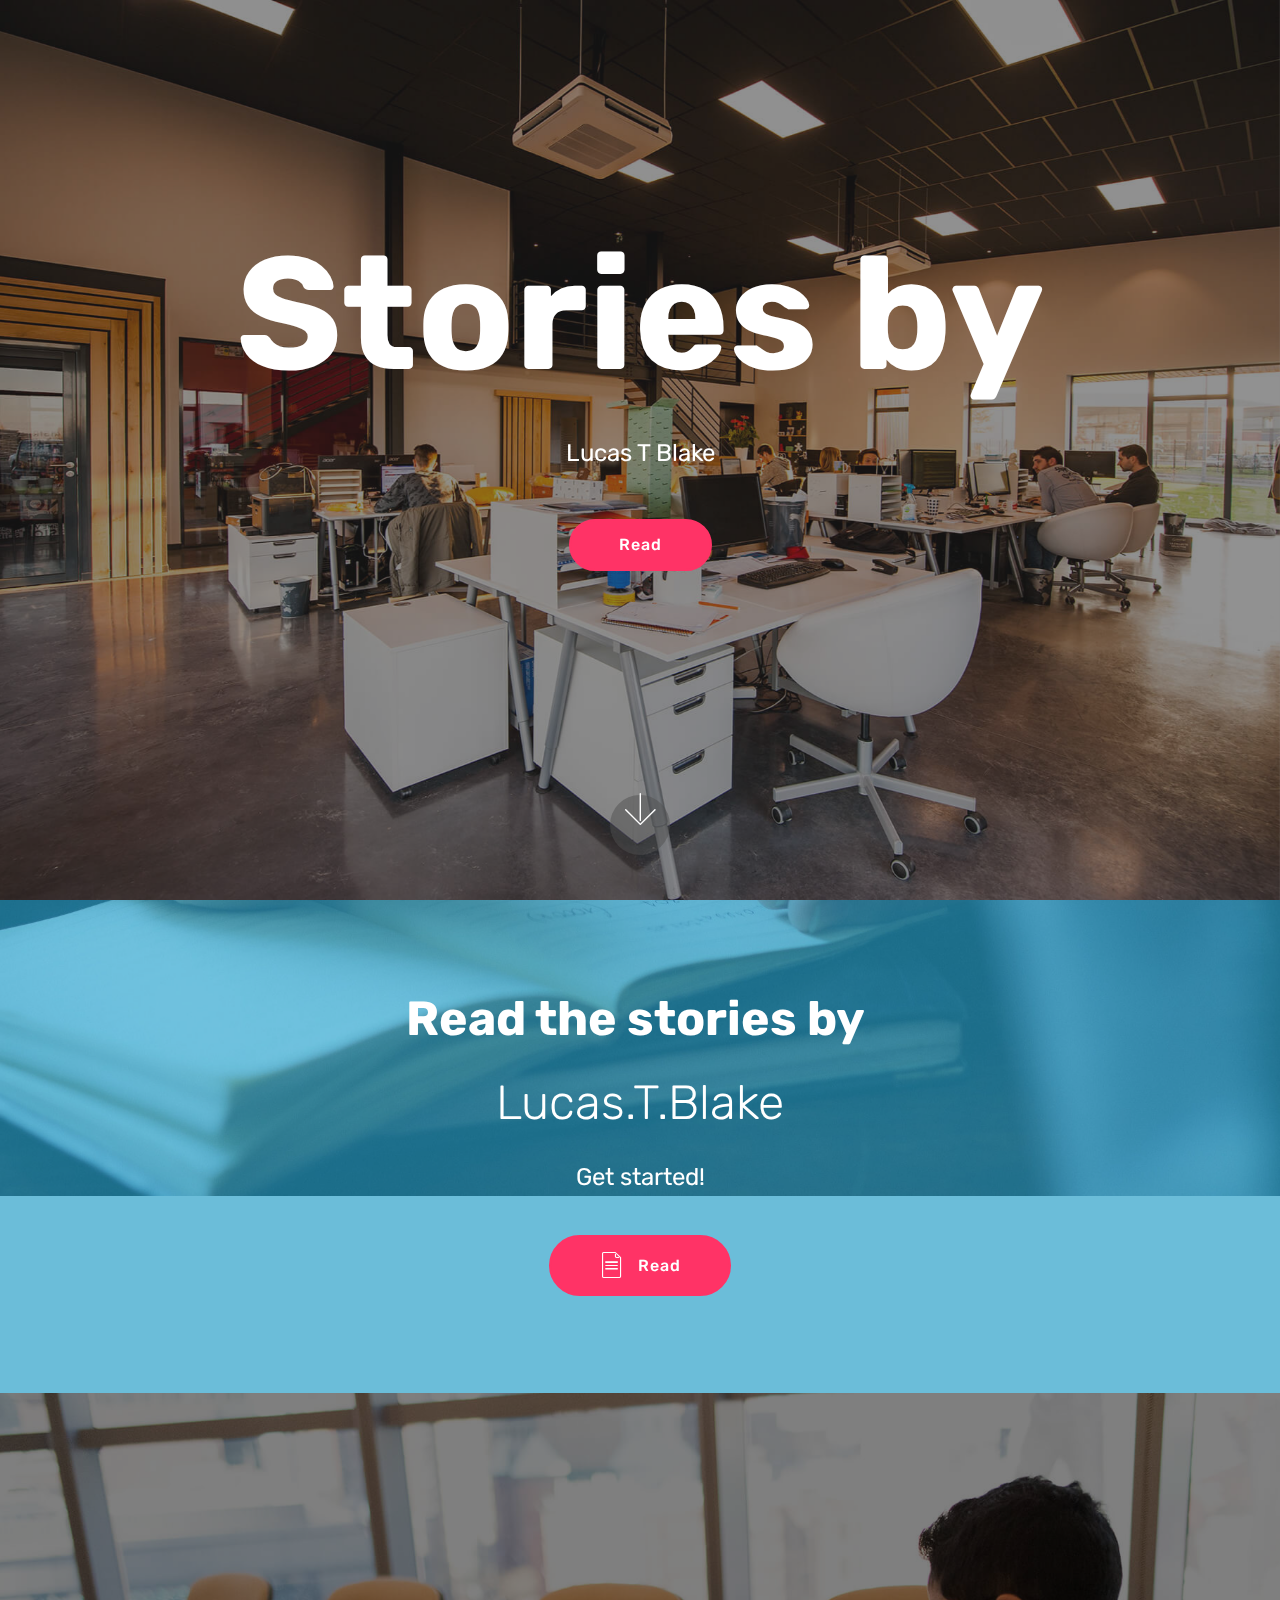
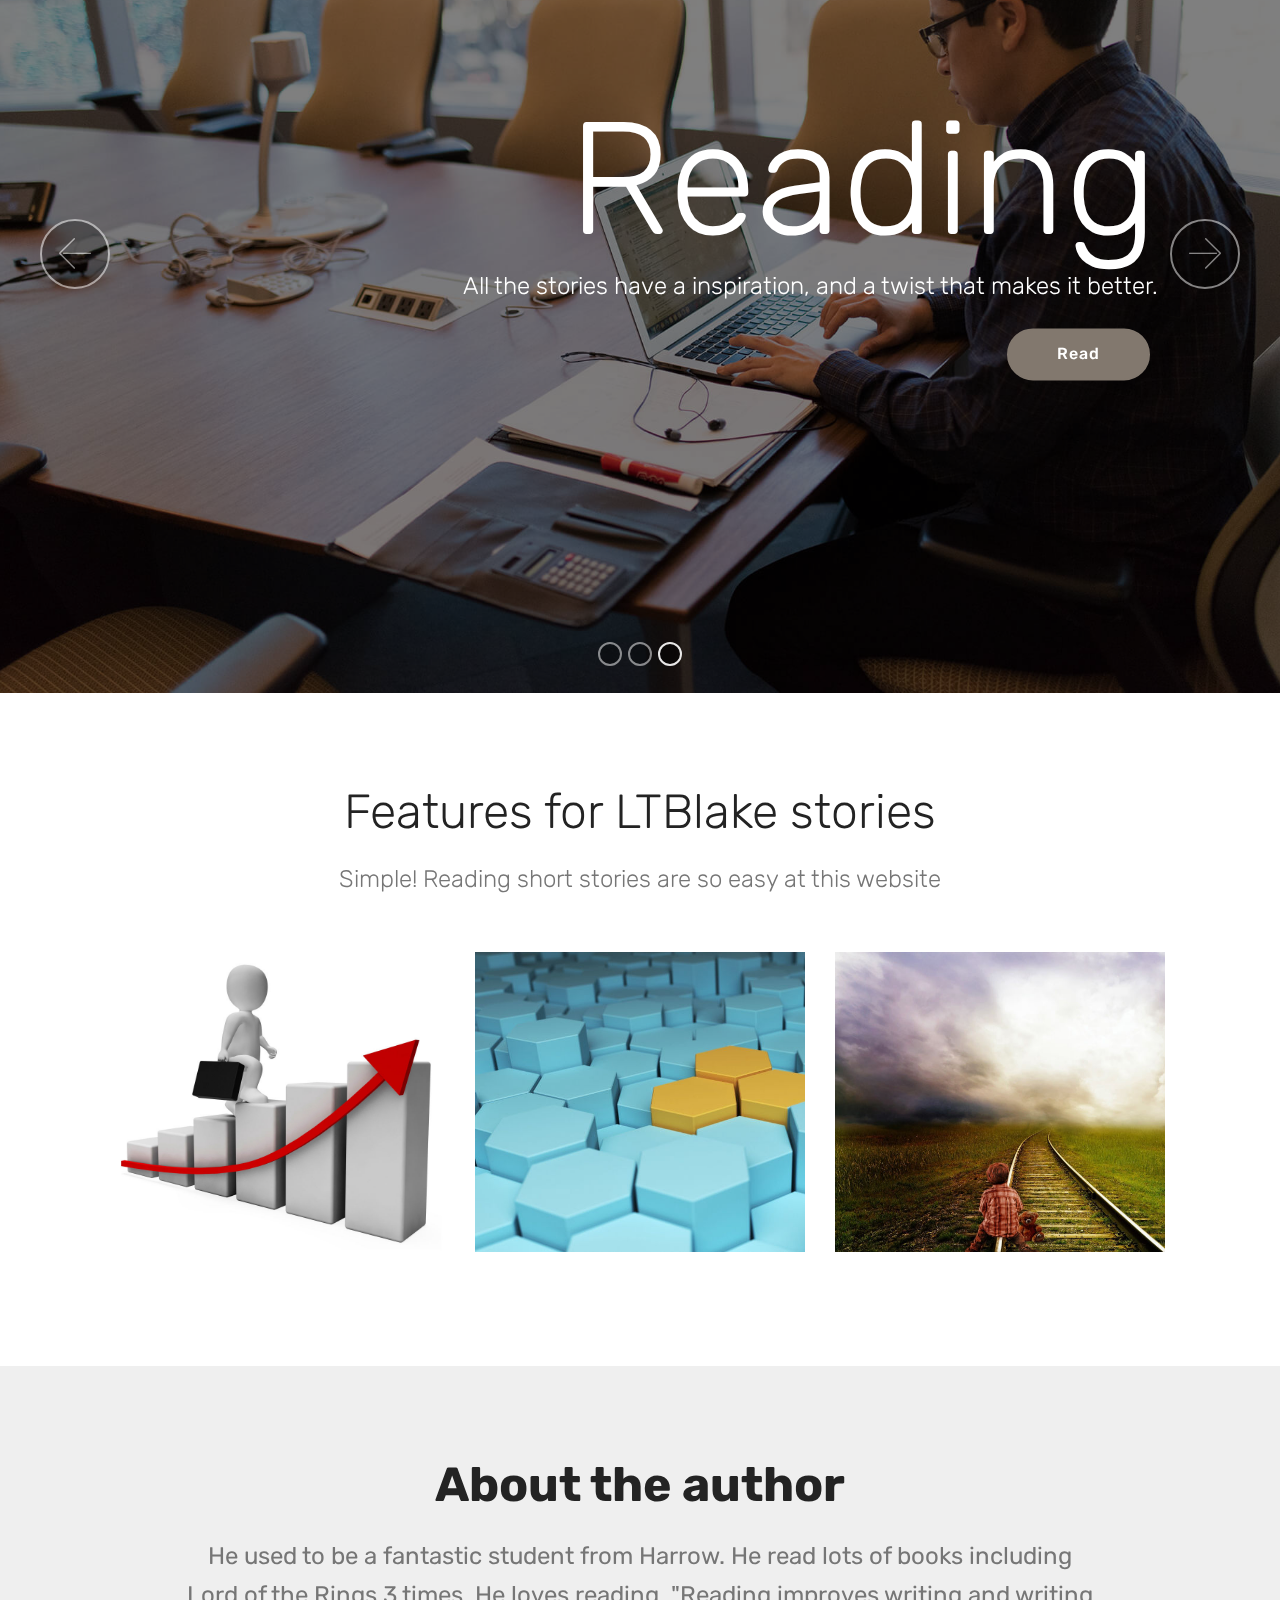
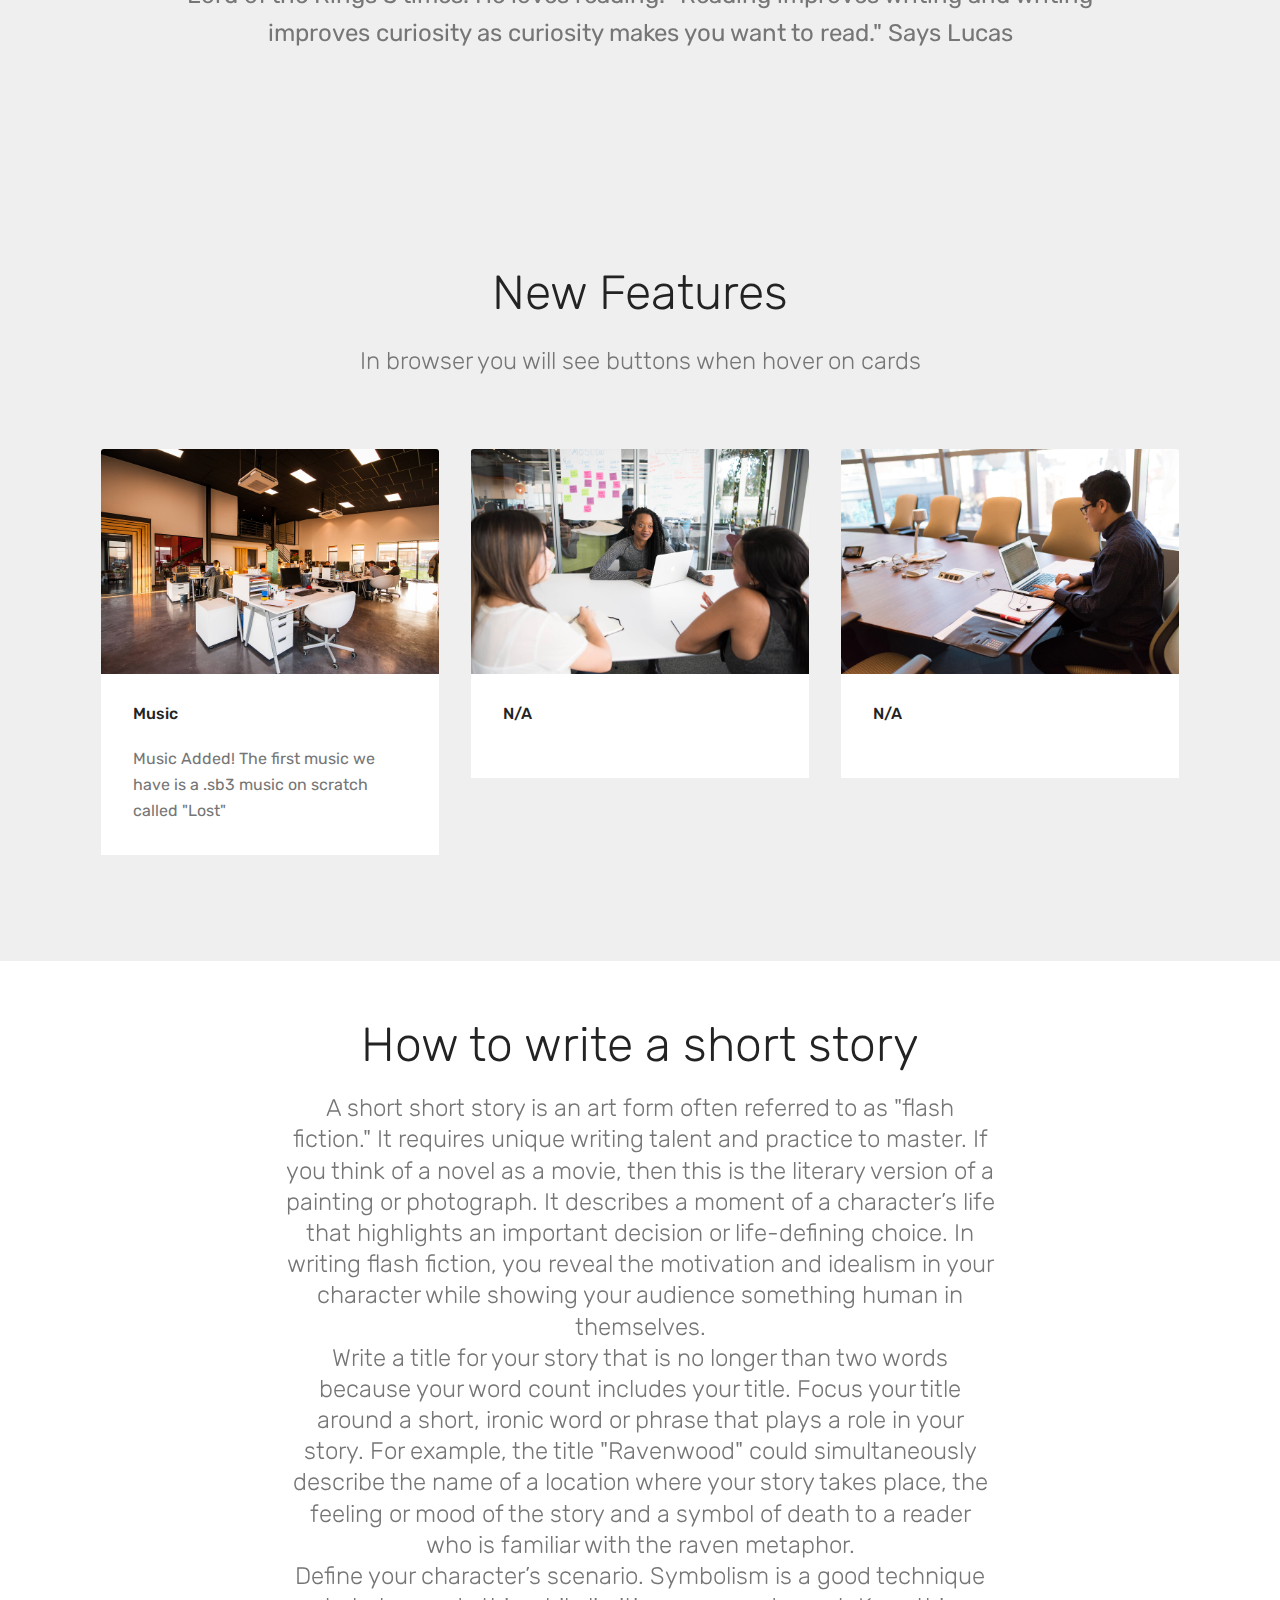
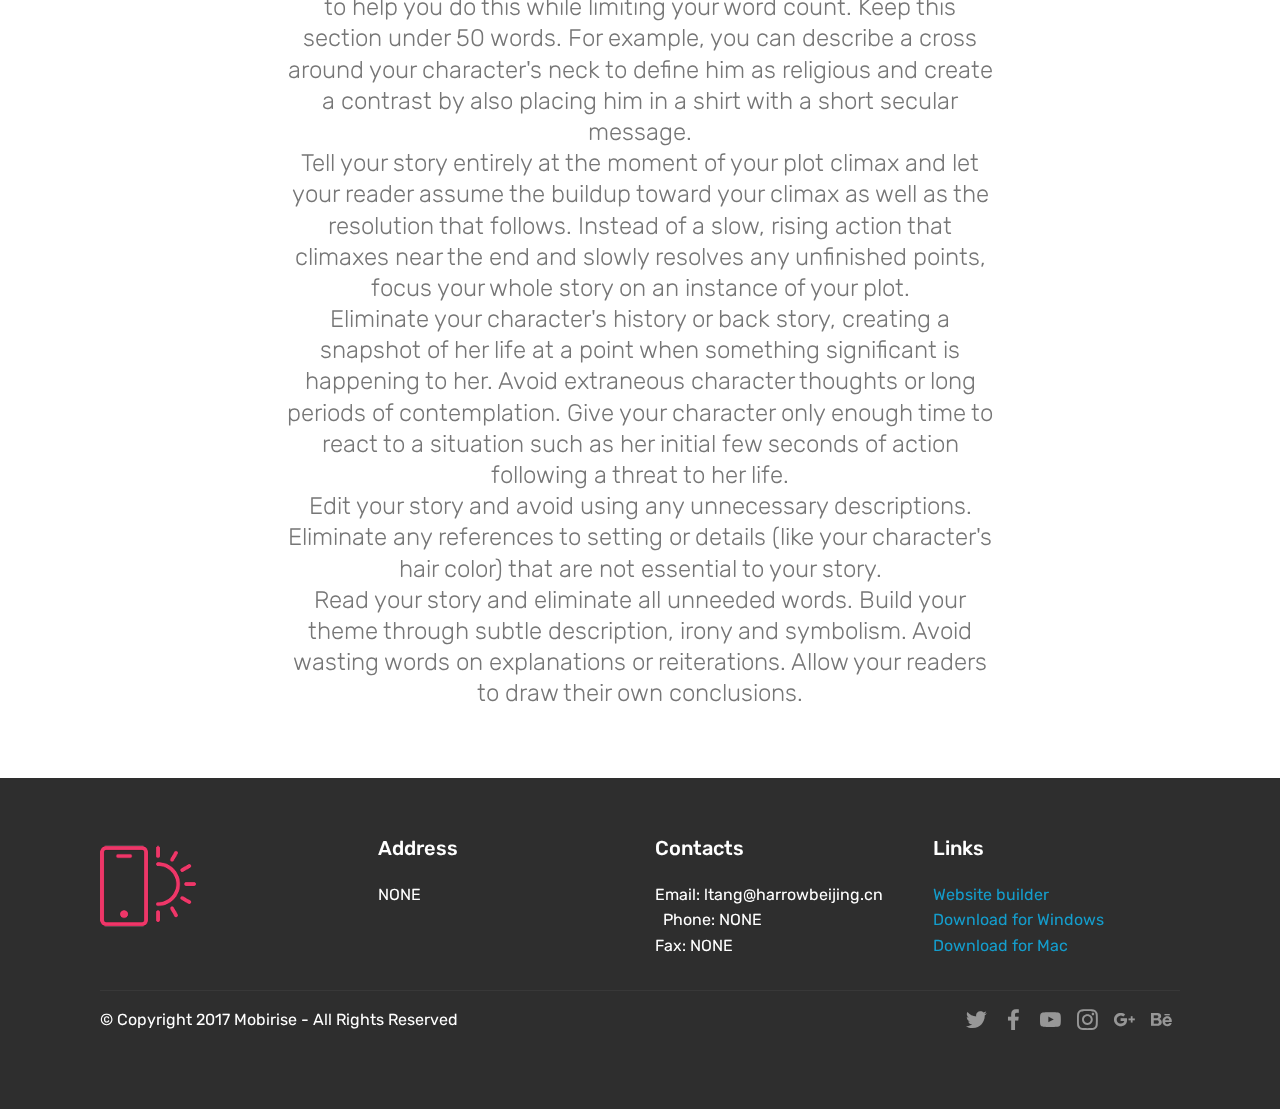
==== commit 028d59a8: "create github pages" ====
--- a/index.html
+++ b/index.html
@@ -1,10 +1,10 @@
 <!DOCTYPE html>
 <html  >
 <head>
-  <!-- Site made with Mobirise Website Builder v4.9.7, https://mobirise.com -->
+  <!-- Site made with Mobirise Website Builder v4.10.6, https://mobirise.com -->
   <meta charset="UTF-8">
   <meta http-equiv="X-UA-Compatible" content="IE=edge">
-  <meta name="generator" content="Mobirise v4.9.7, mobirise.com">
+  <meta name="generator" content="Mobirise v4.10.6, mobirise.com">
   <meta name="viewport" content="width=device-width, initial-scale=1, minimum-scale=1">
   <link rel="shortcut icon" href="assets/images/logo4.png" type="image/x-icon">
   <meta name="description" content="">
@@ -71,7 +71,7 @@
     </div>
 </section>
 
-<section class="engine"><a href="https://mobirise.info/z">best website templates</a></section><section class="header1 cid-rn97u9n0Wr mbr-parallax-background" id="header1-3">
+<section class="engine"><a href="https://mobirise.info/b">create a site for free</a></section><section class="header1 cid-rn97u9n0Wr mbr-parallax-background" id="header1-3">
 
     
 
@@ -177,6 +177,68 @@
         </div>
     </div>
 
+</section>
+
+<section class="features18 popup-btn-cards cid-rB6tFoVlMv" id="features18-1n">
+
+    
+
+    
+    <div class="container">
+        <h2 class="mbr-section-title pb-3 align-center mbr-fonts-style display-2">
+            New Features</h2>
+        <h3 class="mbr-section-subtitle display-5 align-center mbr-fonts-style mbr-light">
+            In browser you will see buttons when hover on cards
+        </h3>
+        <div class="media-container-row pt-5 ">
+            <div class="card p-3 col-12 col-md-6 col-lg-4">
+                <div class="card-wrapper ">
+                    <div class="card-img">
+                        <div class="mbr-overlay"></div>
+                        <div class="mbr-section-btn text-center"><a href="https://scratch.mit.edu/projects/323852925/" class="btn btn-primary display-4" target="_blank">Learn More</a></div>
+                        <img src="assets/images/background1.jpg" alt="Mobirise">
+                    </div>
+                    <div class="card-box">
+                        <h4 class="card-title mbr-fonts-style display-7">
+                            Music</h4>
+                        <p class="mbr-text mbr-fonts-style align-left display-7">
+                            Music Added! The first music we have is a .sb3 music on scratch called "Lost"</p>
+                    </div>
+                </div>
+            </div>
+            <div class="card p-3 col-12 col-md-6 col-lg-4">
+                <div class="card-wrapper">
+                    <div class="card-img">
+                        <div class="mbr-overlay"></div>
+                        <div class="mbr-section-btn text-center"><a href="Under CUnstruction.html" class="btn btn-primary display-4">Learn More</a></div>
+                        <img src="assets/images/background2.jpg" alt="Mobirise">
+                    </div>
+                    <div class="card-box">
+                        <h4 class="card-title mbr-fonts-style display-7">
+                            N/A</h4>
+                        <p class="mbr-text mbr-fonts-style display-7"></p>
+                    </div>
+                </div>
+            </div>
+
+            <div class="card p-3 col-12 col-md-6 col-lg-4">
+                <div class="card-wrapper">
+                    <div class="card-img">
+                        <div class="mbr-overlay"></div>
+                        <div class="mbr-section-btn text-center"><a href="Under CUnstruction.html" class="btn btn-primary display-4">Learn More</a></div>
+                        <img src="assets/images/background3.jpg" alt="Mobirise">
+                    </div>
+                    <div class="card-box">
+                        <h4 class="card-title mbr-fonts-style display-7">
+                            N/A</h4>
+                        <p class="mbr-text mbr-fonts-style display-7"></p>
+                    </div>
+                </div>
+            </div>
+
+            
+        </div>
+    </div>
 </section>
 
 <section class="mbr-section content4 cid-rneoK5jgvJ" id="content4-m">
@@ -299,8 +361,9 @@
   <script src="assets/smoothscroll/smooth-scroll.js"></script>
   <script src="assets/vimeoplayer/jquery.mb.vimeo_player.js"></script>
   <script src="assets/ytplayer/jquery.mb.ytplayer.min.js"></script>
+  <script src="assets/mbr-popup-btns/mbr-popup-btns.js"></script>
+  <script src="assets/bootstrapcarouselswipe/bootstrap-carousel-swipe.js"></script>
   <script src="assets/mbr-flip-card/mbr-flip-card.js"></script>
-  <script src="assets/bootstrapcarouselswipe/bootstrap-carousel-swipe.js"></script>
   <script src="assets/parallax/jarallax.min.js"></script>
   <script src="assets/theme/js/script.js"></script>
   <script src="assets/slidervideo/script.js"></script>
--- a/assets/theme/css/style.css
+++ b/assets/theme/css/style.css
@@ -3,115 +3,149 @@
  * Copyright 2017 Mobirise
  */
 section {
-  background-color: #eeeeee; }
+  background-color: #eeeeee;
+}
 
 section,
 .container,
 .container-fluid {
   position: relative;
-  word-wrap: break-word; }
+  word-wrap: break-word;
+}
 
 a.mbr-iconfont:hover {
-  text-decoration: none; }
+  text-decoration: none;
+}
 
 .article .lead p, .article .lead ul, .article .lead ol, .article .lead pre, .article .lead blockquote {
-  margin-bottom: 0; }
+  margin-bottom: 0;
+}
 
 a {
   font-style: normal;
   font-weight: 400;
-  cursor: pointer; }
-  a, a:hover {
-    text-decoration: none; }
+  cursor: pointer;
+}
+
+a, a:hover {
+  text-decoration: none;
+}
 
 figure {
-  margin-bottom: 0; }
+  margin-bottom: 0;
+}
 
 body {
-  color: #232323; }
+  color: #232323;
+}
 
 h1, h2, h3, h4, h5, h6,
 .h1, .h2, .h3, .h4, .h5, .h6,
 .display-1, .display-2, .display-3, .display-4 {
   line-height: 1;
   word-break: break-word;
-  word-wrap: break-word; }
+  word-wrap: break-word;
+}
 
 b, strong {
-  font-weight: bold; }
+  font-weight: bold;
+}
 
 blockquote {
   padding: 10px 0 10px 20px;
   position: relative;
   border-left: 2px solid;
-  border-color: #ff3366; }
+  border-color: #ff3366;
+}
 
 input:-webkit-autofill, input:-webkit-autofill:hover, input:-webkit-autofill:focus, input:-webkit-autofill:active {
   transition-delay: 9999s;
-  transition-property: background-color, color; }
+  transition-property: background-color, color;
+}
 
 textarea[type="hidden"] {
-  display: none; }
+  display: none;
+}
 
 body {
-  position: relative; }
+  position: relative;
+}
 
 section {
   background-position: 50% 50%;
   background-repeat: no-repeat;
-  background-size: cover; }
-  section .mbr-background-video,
-  section .mbr-background-video-preview {
-    position: absolute;
-    bottom: 0;
-    left: 0;
-    right: 0;
-    top: 0; }
+  background-size: cover;
+}
+
+section .mbr-background-video,
+section .mbr-background-video-preview {
+  position: absolute;
+  bottom: 0;
+  left: 0;
+  right: 0;
+  top: 0;
+}
 
 .hidden {
-  visibility: hidden; }
+  visibility: hidden;
+}
 
 .mbr-z-index20 {
-  z-index: 20; }
+  z-index: 20;
+}
 
 /*! Base colors */
 .mbr-white {
-  color: #ffffff; }
+  color: #ffffff;
+}
 
 .mbr-black {
-  color: #000000; }
+  color: #000000;
+}
 
 .mbr-bg-white {
-  background-color: #ffffff; }
+  background-color: #ffffff;
+}
 
 .mbr-bg-black {
-  background-color: #000000; }
+  background-color: #000000;
+}
 
 /*! Text-aligns */
 .align-left {
-  text-align: left; }
+  text-align: left;
+}
 
 .align-center {
-  text-align: center; }
+  text-align: center;
+}
 
 .align-right {
-  text-align: right; }
+  text-align: right;
+}
 
 @media (max-width: 767px) {
   .align-left, .align-center, .align-right, .mbr-section-btn, .mbr-section-title {
-    text-align: center; } }
+    text-align: center;
+  }
+}
+
 /*! Font-weight  */
 .mbr-light {
-  font-weight: 300; }
+  font-weight: 300;
+}
 
 .mbr-regular {
-  font-weight: 400; }
+  font-weight: 400;
+}
 
 .mbr-semibold {
-  font-weight: 500; }
+  font-weight: 500;
+}
 
 .mbr-bold {
-  font-weight: 700; }
+  font-weight: 700;
+}
 
 /*! Media  */
 .media-size-item {
@@ -119,11 +153,13 @@
   -moz-flex: 1 1 auto;
   -ms-flex: 1 1 auto;
   -o-flex: 1 1 auto;
-  flex: 1 1 auto; }
+  flex: 1 1 auto;
+}
 
 .media-content {
   -webkit-flex-basis: 100%;
-  flex-basis: 100%; }
+  flex-basis: 100%;
+}
 
 .media-container-row {
   display: -ms-flexbox;
@@ -143,9 +179,12 @@
   align-content: center;
   -webkit-align-items: start;
   -ms-flex-align: start;
-  align-items: start; }
-  .media-container-row .media-size-item {
-    width: 400px; }
+  align-items: start;
+}
+
+.media-container-row .media-size-item {
+  width: 400px;
+}
 
 .media-container-column {
   display: -ms-flexbox;
@@ -165,92 +204,123 @@
   align-content: center;
   -webkit-align-items: stretch;
   -ms-flex-align: stretch;
-  align-items: stretch; }
-  .media-container-column > * {
-    width: 100%; }
+  align-items: stretch;
+}
+
+.media-container-column > * {
+  width: 100%;
+}
 
 @media (min-width: 992px) {
   .media-container-row {
     -webkit-flex-wrap: nowrap;
     -ms-flex-wrap: nowrap;
-    flex-wrap: nowrap; } }
+    flex-wrap: nowrap;
+  }
+}
+
 figure {
-  overflow: hidden; }
+  overflow: hidden;
+}
 
 figure[mbr-media-size] {
-  transition: width 0.1s; }
+  transition: width 0.1s;
+}
 
 .mbr-figure img, .mbr-figure iframe {
   display: block;
-  width: 100%; }
+  width: 100%;
+}
 
 .card {
   background-color: transparent;
-  border: none; }
+  border: none;
+}
+
+.card-box {
+  width: 100%;
+}
 
 .card-img {
   text-align: center;
   flex-shrink: 0;
-  -webkit-flex-shrink: 0; }
+  -webkit-flex-shrink: 0;
+}
 
 .media {
   max-width: 100%;
-  margin: 0 auto; }
+  margin: 0 auto;
+}
 
 .mbr-figure {
   -ms-flex-item-align: center;
   -ms-grid-row-align: center;
   -webkit-align-self: center;
-  align-self: center; }
+  align-self: center;
+}
 
 .media-container > div {
-  max-width: 100%; }
+  max-width: 100%;
+}
 
 .mbr-figure img, .card-img img {
-  width: 100%; }
+  width: 100%;
+}
 
 @media (max-width: 991px) {
   .media-size-item {
-    width: auto !important; }
-
+    width: auto !important;
+  }
   .media {
-    width: auto; }
-
+    width: auto;
+  }
   .mbr-figure {
-    width: 100% !important; } }
+    width: 100% !important;
+  }
+}
+
 /*! Buttons */
 .mbr-section-btn {
   margin-left: -.25rem;
   margin-right: -.25rem;
-  font-size: 0; }
+  font-size: 0;
+}
 
 nav .mbr-section-btn {
   margin-left: 0rem;
-  margin-right: 0rem; }
+  margin-right: 0rem;
+}
 
 /*! Btn icon margin */
 .btn .mbr-iconfont, .btn.btn-sm .mbr-iconfont {
   cursor: pointer;
-  margin-right: 0.5rem; }
+  margin-right: 0.5rem;
+}
 
 .btn.btn-md .mbr-iconfont, .btn.btn-md .mbr-iconfont {
-  margin-right: 0.8rem; }
+  margin-right: 0.8rem;
+}
 
 .mbr-regular {
-  font-weight: 400; }
+  font-weight: 400;
+}
 
 .mbr-semibold {
-  font-weight: 500; }
+  font-weight: 500;
+}
 
 .mbr-bold {
-  font-weight: 700; }
+  font-weight: 700;
+}
 
 [type="submit"] {
-  -webkit-appearance: none; }
+  -webkit-appearance: none;
+}
 
 /*! Full-screen */
 .mbr-fullscreen .mbr-overlay {
-  min-height: 100vh; }
+  min-height: 100vh;
+}
 
 .mbr-fullscreen {
   display: flex;
@@ -262,22 +332,27 @@
   -webkit-align-items: center;
   min-height: 100vh;
   padding-top: 3rem;
-  padding-bottom: 3rem; }
+  padding-bottom: 3rem;
+}
 
 /*! Map */
 .map {
   height: 25rem;
-  position: relative; }
-  .map iframe {
-    width: 100%;
-    height: 100%; }
+  position: relative;
+}
+
+.map iframe {
+  width: 100%;
+  height: 100%;
+}
 
 /* Form */
 .form-asterisk {
   font-family: initial;
   position: absolute;
   top: -2px;
-  font-weight: normal; }
+  font-weight: normal;
+}
 
 /*! Scroll to top arrow */
 .mbr-arrow-up {
@@ -289,7 +364,8 @@
   color: #ffffff;
   font-size: 32px;
   transform: rotate(180deg);
-  -webkit-transform: rotate(180deg); }
+  -webkit-transform: rotate(180deg);
+}
 
 .mbr-arrow-up a {
   background: rgba(0, 0, 0, 0.2);
@@ -303,15 +379,21 @@
   text-decoration: none;
   transition: all .3s ease-in-out;
   cursor: pointer;
-  text-align: center; }
-  .mbr-arrow-up a:hover {
-    background-color: rgba(0, 0, 0, 0.4); }
-  .mbr-arrow-up a i {
-    line-height: 60px; }
+  text-align: center;
+}
+
+.mbr-arrow-up a:hover {
+  background-color: rgba(0, 0, 0, 0.4);
+}
+
+.mbr-arrow-up a i {
+  line-height: 60px;
+}
 
 .mbr-arrow-up-icon {
   display: block;
-  color: #fff; }
+  color: #fff;
+}
 
 .mbr-arrow-up-icon::before {
   content: "\203a";
@@ -324,7 +406,8 @@
   top: 6px;
   left: -4px;
   -webkit-transform: rotate(-90deg);
-  transform: rotate(-90deg); }
+  transform: rotate(-90deg);
+}
 
 /*! Arrow Down */
 .mbr-arrow {
@@ -337,159 +420,253 @@
   background-color: rgba(80, 80, 80, 0.5);
   border-radius: 50%;
   -webkit-transform: translateX(-50%);
-  transform: translateX(-50%); }
-  .mbr-arrow > a {
-    display: inline-block;
-    text-decoration: none;
-    outline-style: none;
-    -webkit-animation: arrowdown 1.7s ease-in-out infinite;
-    animation: arrowdown 1.7s ease-in-out infinite; }
-    .mbr-arrow > a > i {
-      position: absolute;
-      top: -2px;
-      left: 15px;
-      font-size: 2rem; }
+  transform: translateX(-50%);
+}
+
+.mbr-arrow > a {
+  display: inline-block;
+  text-decoration: none;
+  outline-style: none;
+  -webkit-animation: arrowdown 1.7s ease-in-out infinite;
+  animation: arrowdown 1.7s ease-in-out infinite;
+}
+
+.mbr-arrow > a > i {
+  position: absolute;
+  top: -2px;
+  left: 15px;
+  font-size: 2rem;
+}
 
 @keyframes arrowdown {
   0% {
     transform: translateY(0px);
-    -webkit-transform: translateY(0px); }
+    -webkit-transform: translateY(0px);
+  }
   50% {
     transform: translateY(-5px);
-    -webkit-transform: translateY(-5px); }
+    -webkit-transform: translateY(-5px);
+  }
   100% {
     transform: translateY(0px);
-    -webkit-transform: translateY(0px); } }
+    -webkit-transform: translateY(0px);
+  }
+}
+
 @-webkit-keyframes arrowdown {
   0% {
     transform: translateY(0px);
-    -webkit-transform: translateY(0px); }
+    -webkit-transform: translateY(0px);
+  }
   50% {
     transform: translateY(-5px);
-    -webkit-transform: translateY(-5px); }
+    -webkit-transform: translateY(-5px);
+  }
   100% {
     transform: translateY(0px);
-    -webkit-transform: translateY(0px); } }
+    -webkit-transform: translateY(0px);
+  }
+}
+
 @media (max-width: 500px) {
   .mbr-arrow-up {
     left: 50%;
     right: auto;
     transform: translateX(-50%) rotate(180deg);
-    -webkit-transform: translateX(-50%) rotate(180deg); } }
+    -webkit-transform: translateX(-50%) rotate(180deg);
+  }
+}
+
 /*Gradients animation*/
 @keyframes gradient-animation {
   from {
     background-position: 0% 100%;
-    animation-timing-function: ease-in-out; }
+    animation-timing-function: ease-in-out;
+  }
   to {
     background-position: 100% 0%;
-    animation-timing-function: ease-in-out; } }
+    animation-timing-function: ease-in-out;
+  }
+}
+
 @-webkit-keyframes gradient-animation {
   from {
     background-position: 0% 100%;
-    animation-timing-function: ease-in-out; }
+    animation-timing-function: ease-in-out;
+  }
   to {
     background-position: 100% 0%;
-    animation-timing-function: ease-in-out; } }
+    animation-timing-function: ease-in-out;
+  }
+}
+
 .bg-gradient {
   background-size: 200% 200%;
   animation: gradient-animation 5s infinite alternate;
-  -webkit-animation: gradient-animation 5s infinite alternate; }
+  -webkit-animation: gradient-animation 5s infinite alternate;
+}
 
 .menu .navbar-brand {
-  display: -webkit-flex; }
-  .menu .navbar-brand span {
-    display: flex;
-    display: -webkit-flex; }
-  .menu .navbar-brand .navbar-caption-wrap {
-    display: -webkit-flex; }
-  .menu .navbar-brand .navbar-logo img {
-    display: -webkit-flex; }
-@media (min-width: 768px) and (max-width: 991px) {
+  display: -webkit-flex;
+}
+
+.menu .navbar-brand span {
+  display: flex;
+  display: -webkit-flex;
+}
+
+.menu .navbar-brand .navbar-caption-wrap {
+  display: -webkit-flex;
+}
+
+.menu .navbar-brand .navbar-logo img {
+  display: -webkit-flex;
+}
+
+@media (min-width: 768px) and (max-width: 1023px) {
   .menu .navbar-toggleable-sm .navbar-nav {
     display: -webkit-box;
     display: -webkit-flex;
-    display: -ms-flexbox; } }
-@media (min-width: 992px) {
+    display: -ms-flexbox;
+  }
+}
+
+@media (max-width: 1023px) {
+  .menu .navbar-collapse {
+    max-height: 93.5vh;
+  }
+  .menu .navbar-collapse.show {
+    overflow: auto;
+  }
+}
+
+@media (min-width: 1024px) {
   .menu .navbar-nav.nav-dropdown {
-    display: -webkit-flex; }
+    display: -webkit-flex;
+  }
   .menu .navbar-toggleable-sm .navbar-collapse {
-    display: -webkit-flex !important; } }
+    display: -webkit-flex !important;
+  }
+  .menu .collapsed .navbar-collapse {
+    max-height: 93.5vh;
+  }
+  .menu .collapsed .navbar-collapse.show {
+    overflow: auto;
+  }
+}
+
 @media (max-width: 767px) {
   .menu .navbar-collapse {
-    max-height: 80vh; }
-  .menu .dropdown-menu {
-    max-height: 60vh; } }
+    max-height: 80vh;
+  }
+}
 
 .navbar {
   display: -webkit-flex;
   -webkit-flex-wrap: wrap;
   -webkit-align-items: center;
-  -webkit-justify-content: space-between; }
+  -webkit-justify-content: space-between;
+}
 
 .navbar-collapse {
   -webkit-flex-basis: 100%;
   -webkit-flex-grow: 1;
   -webkit-align-items: center;
-  max-height: 93.5vh; }
-  .navbar-collapse.show {
-    overflow: auto; }
+}
 
 .nav-dropdown .link {
   padding: .667em 1.667em !important;
-  margin: 0 !important; }
+  margin: 0 !important;
+}
 
 .nav {
   display: -webkit-flex;
-  -webkit-flex-wrap: wrap; }
+  -webkit-flex-wrap: wrap;
+}
 
 .row {
   display: -webkit-flex;
-  -webkit-flex-wrap: wrap; }
+  -webkit-flex-wrap: wrap;
+}
 
 .justify-content-center {
-  -webkit-justify-content: center; }
+  -webkit-justify-content: center;
+}
 
 .form-inline {
   display: -webkit-flex;
   -webkit-flex-flow: row wrap;
-  -webkit-align-items: center; }
+  -webkit-align-items: center;
+}
 
 .card-wrapper {
-  -webkit-flex: 1; }
+  -webkit-flex: 1;
+}
 
 .carousel-control {
   z-index: 10;
   display: -webkit-flex;
   -webkit-align-items: center;
-  -webkit-justify-content: center; }
+  -webkit-justify-content: center;
+}
 
 .carousel-controls {
-  display: -webkit-flex; }
+  display: -webkit-flex;
+}
 
 .media {
-  display: -webkit-flex; }
+  display: -webkit-flex;
+}
+
+.form-group:focus {
+  outline: none;
+}
 
 .jq-selectbox__select {
   padding: 1.07em .5em;
   position: absolute;
   top: 0;
   left: 0;
-  width: 100%; }
+  width: 100%;
+}
 
 .jq-selectbox__dropdown {
   position: absolute;
   top: 100% !important;
   left: 0 !important;
-  width: 100% !important; }
+  width: 100% !important;
+}
 
 .jq-selectbox__trigger-arrow {
-  transform: translateY(-50%); }
+  transform: translateY(-50%);
+}
 
 .jq-selectbox li {
-  padding: 1.07em .5em; }
-
-/*# sourceMappingURL=style.css.map */
+  padding: 1.07em .5em;
+}
+
+input[type="range"] {
+  padding-left: 0 !important;
+  padding-right: 0 !important;
+}
+
+.modal-dialog, .modal-content {
+  height: 100%;
+}
+
+.modal-dialog .carousel-inner {
+  height: 100%;
+  height: -webkit-fill-available;
+  height: fill-available;
+}
+
+.carousel-item {
+  text-align: center;
+}
+
+.carousel-item img {
+  margin: auto;
+}
 .engine {
 	position: absolute;
 	text-indent: -2400px;
--- a/assets/mobirise/css/mbr-additional.css
+++ b/assets/mobirise/css/mbr-additional.css
@@ -1174,7 +1174,7 @@
     display: none;
   }
 }
-@media (max-width: 991px) {
+@media (max-width: 1023px) {
   .navbar-toggleable-md .navbar-nav .dropdown-menu {
     position: static;
     float: none;
@@ -1184,7 +1184,7 @@
     padding-left: 0;
   }
 }
-@media (min-width: 992px) {
+@media (min-width: 1024px) {
   .navbar-toggleable-md {
     -webkit-box-orient: horizontal;
     -webkit-box-direction: normal;
@@ -1387,11 +1387,31 @@
   background-color: #149dcc;
   color: #ffffff;
 }
-.jq-selectbox .jq-selectbox__trigger-arrow {
-  border-top-color: contrast(currentColor, #000000, #ffffff, 30%);
-}
-.jq-selectbox:hover .jq-selectbox__trigger-arrow {
+.jq-selectbox .jq-selectbox__trigger-arrow,
+.jq-number__spin.minus:after,
+.jq-number__spin.plus:after {
+  transition: 0.4s;
+  border-top-color: currentColor;
+  border-bottom-color: currentColor;
+}
+.jq-selectbox:hover .jq-selectbox__trigger-arrow,
+.jq-number__spin.minus:hover:after,
+.jq-number__spin.plus:hover:after {
   border-top-color: #149dcc;
+  border-bottom-color: #149dcc;
+}
+.xdsoft_datetimepicker .xdsoft_calendar td.xdsoft_default,
+.xdsoft_datetimepicker .xdsoft_calendar td.xdsoft_current,
+.xdsoft_datetimepicker .xdsoft_timepicker .xdsoft_time_box > div > div.xdsoft_current {
+  color: #ffffff !important;
+  background-color: #149dcc !important;
+  box-shadow: none!important;
+}
+.xdsoft_datetimepicker .xdsoft_calendar td:hover,
+.xdsoft_datetimepicker .xdsoft_timepicker .xdsoft_time_box > div > div:hover {
+  color: #ffffff !important;
+  background: #ff3366 !important;
+  box-shadow: none !important;
 }
 .cid-ro5ysLtB7q {
   background-image: url("../../../assets/images/background1.jpg");
@@ -1759,6 +1779,87 @@
 .cid-rn98bEvskS P {
   color: #767676;
 }
+.cid-rB6tFoVlMv {
+  padding-top: 90px;
+  padding-bottom: 90px;
+  background-color: #efefef;
+}
+.cid-rB6tFoVlMv .mbr-section-subtitle,
+.cid-rB6tFoVlMv .mbr-text {
+  color: #767676;
+}
+.cid-rB6tFoVlMv .card {
+  display: -webkit-flex;
+  position: relative;
+  justify-content: center;
+  -webkit-justify-content: center;
+}
+.cid-rB6tFoVlMv .card-wrapper {
+  height: 100%;
+  box-shadow: 0px 0px 0px 0px rgba(0, 0, 0, 0);
+  transition: box-shadow 0.3s;
+}
+.cid-rB6tFoVlMv .card-wrapper .card-img {
+  display: -webkit-flex;
+  flex-direction: column;
+  align-items: center;
+  justify-content: center;
+  position: relative;
+  overflow: hidden;
+  border-bottom-right-radius: 0;
+  border-bottom-left-radius: 0;
+  -webkit-flex-direction: column;
+  -webkit-align-items: center;
+  -webkit-justify-content: center;
+}
+.cid-rB6tFoVlMv .card-wrapper .card-img .mbr-overlay {
+  background-color: #ffffff;
+  display: none;
+  transition: opacity .3s;
+}
+.cid-rB6tFoVlMv .card-wrapper .card-img .mbr-section-btn {
+  position: absolute;
+  transition: opacity .3s;
+  width: 100%;
+  left: 0;
+  top: 50%;
+  height: auto;
+  transform: translateY(-50%);
+}
+.cid-rB6tFoVlMv .card-wrapper .card-img img {
+  width: 100%;
+}
+.cid-rB6tFoVlMv .card-wrapper .card-box {
+  background-color: #ffffff;
+  padding: 0 2rem 2rem 2rem;
+  border-bottom-left-radius: 0;
+  border-bottom-right-radius: 0;
+}
+.cid-rB6tFoVlMv .card-wrapper .card-box h4 {
+  font-weight: 500;
+  margin-bottom: 0;
+  padding-top: 2rem;
+}
+.cid-rB6tFoVlMv .card-wrapper .card-box p {
+  margin-bottom: 0;
+  padding-top: 1.5rem;
+}
+.cid-rB6tFoVlMv .card-wrapper:hover {
+  box-shadow: 0px 0px 30px 0px rgba(0, 0, 0, 0.05);
+}
+.cid-rB6tFoVlMv .card-img .mbr-overlay {
+  display: block !important;
+  opacity: 0;
+}
+.cid-rB6tFoVlMv .card-img .mbr-section-btn {
+  opacity: 0;
+}
+.cid-rB6tFoVlMv .card-img:hover .mbr-overlay {
+  opacity: .5;
+}
+.cid-rB6tFoVlMv .card-img:hover .mbr-section-btn {
+  opacity: 1;
+}
 .cid-rneoK5jgvJ {
   padding-top: 60px;
   padding-bottom: 60px;
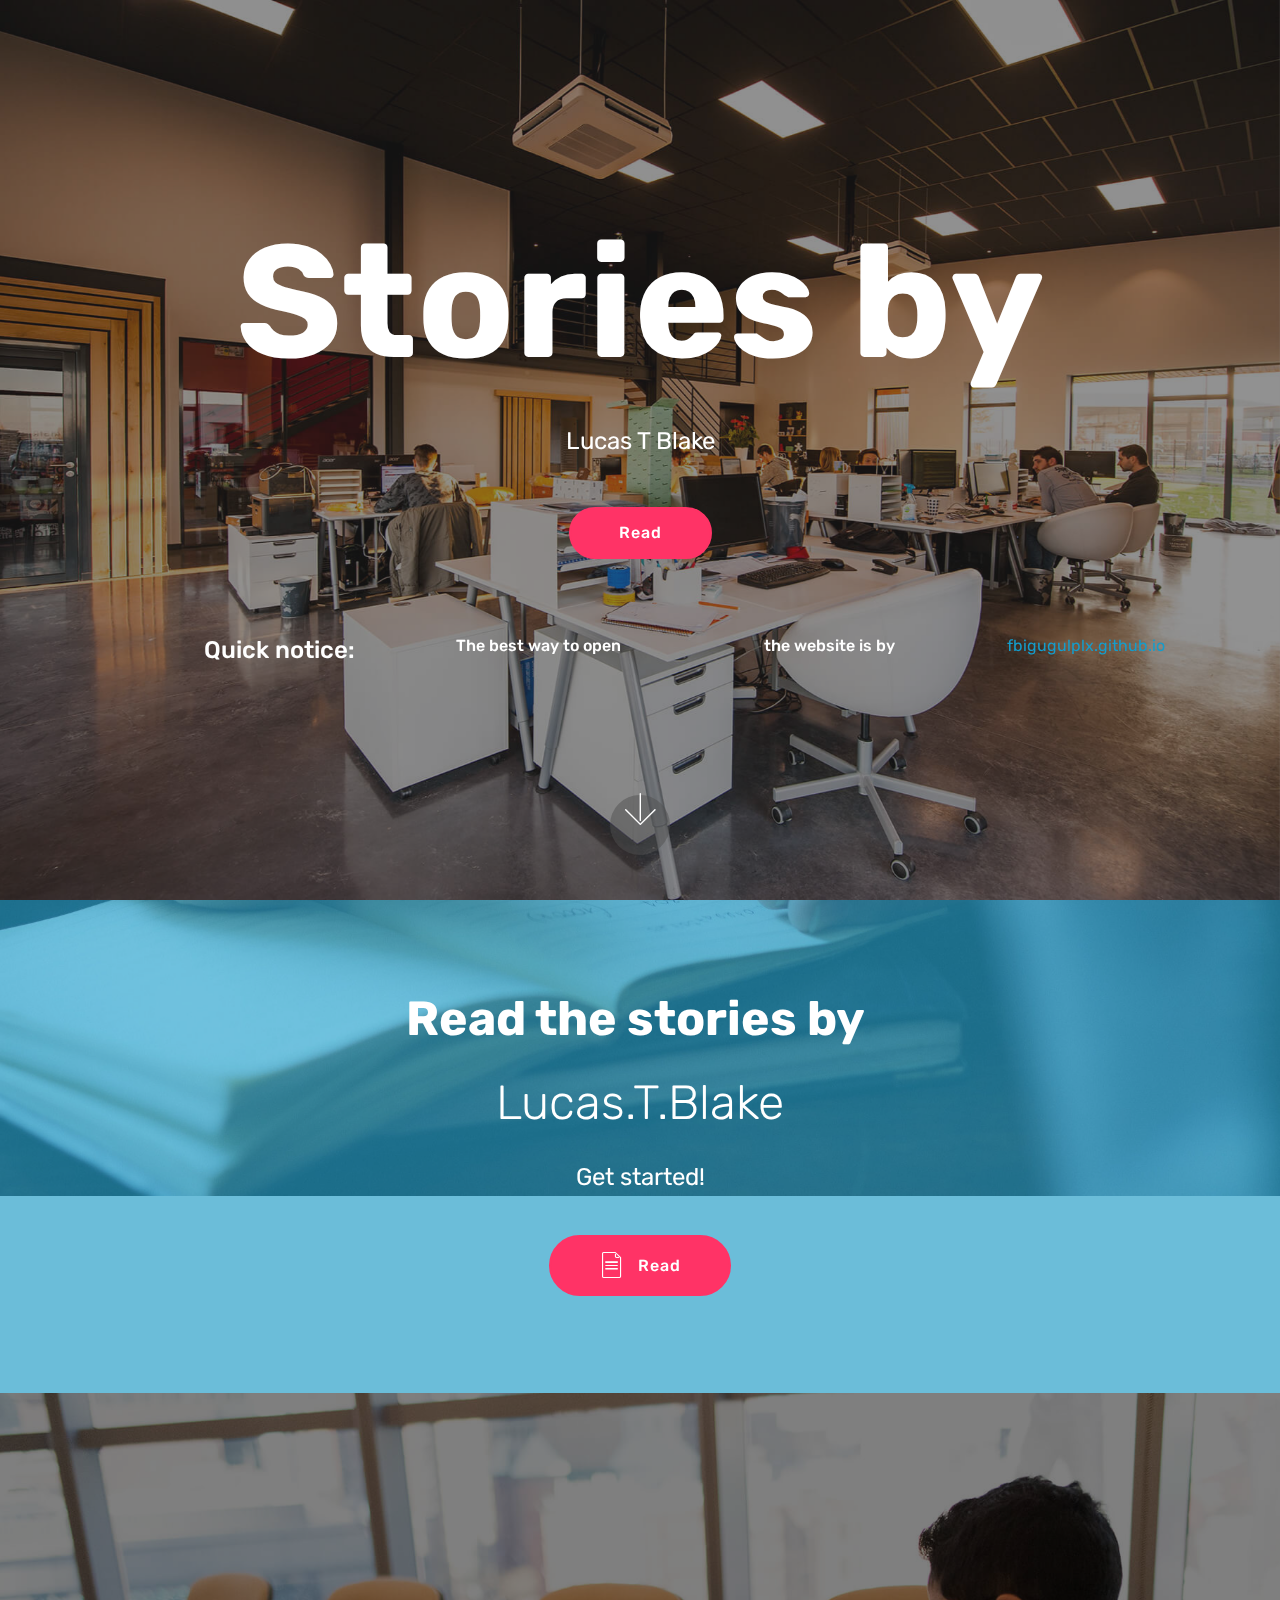
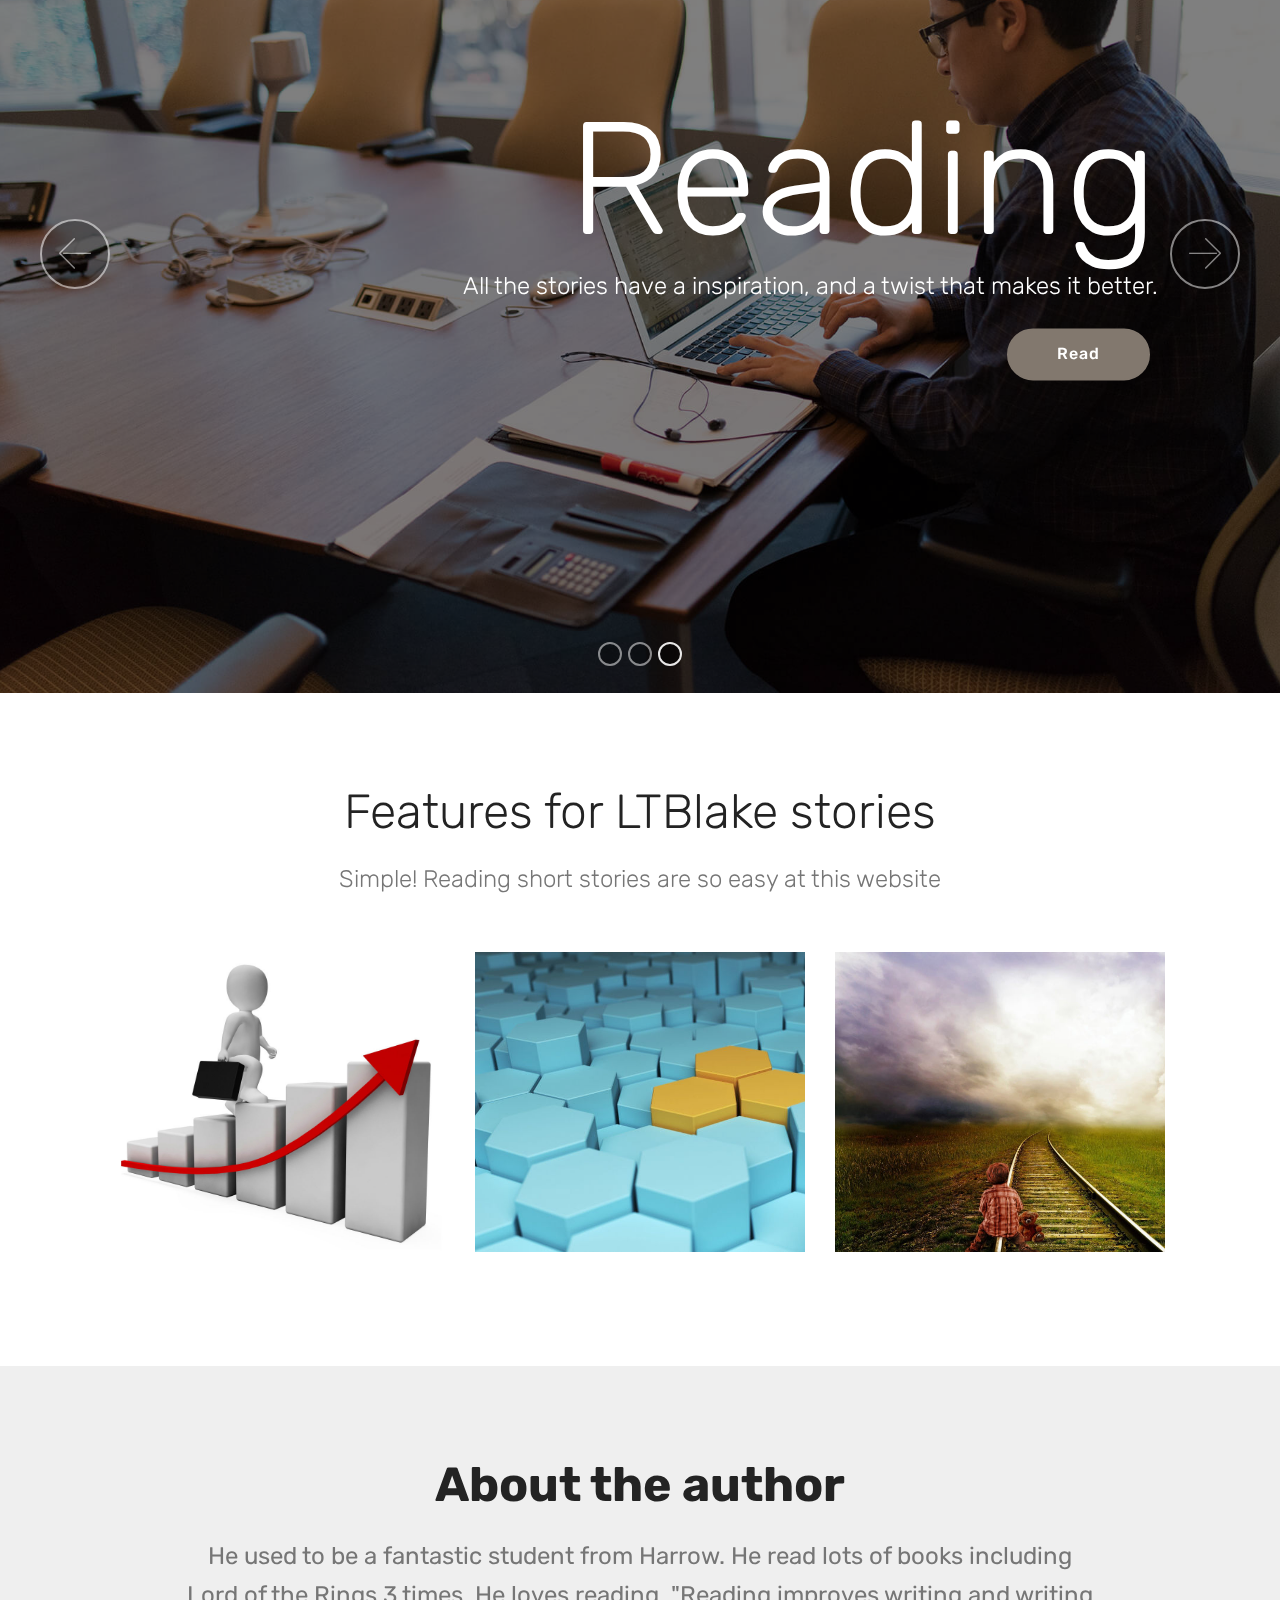
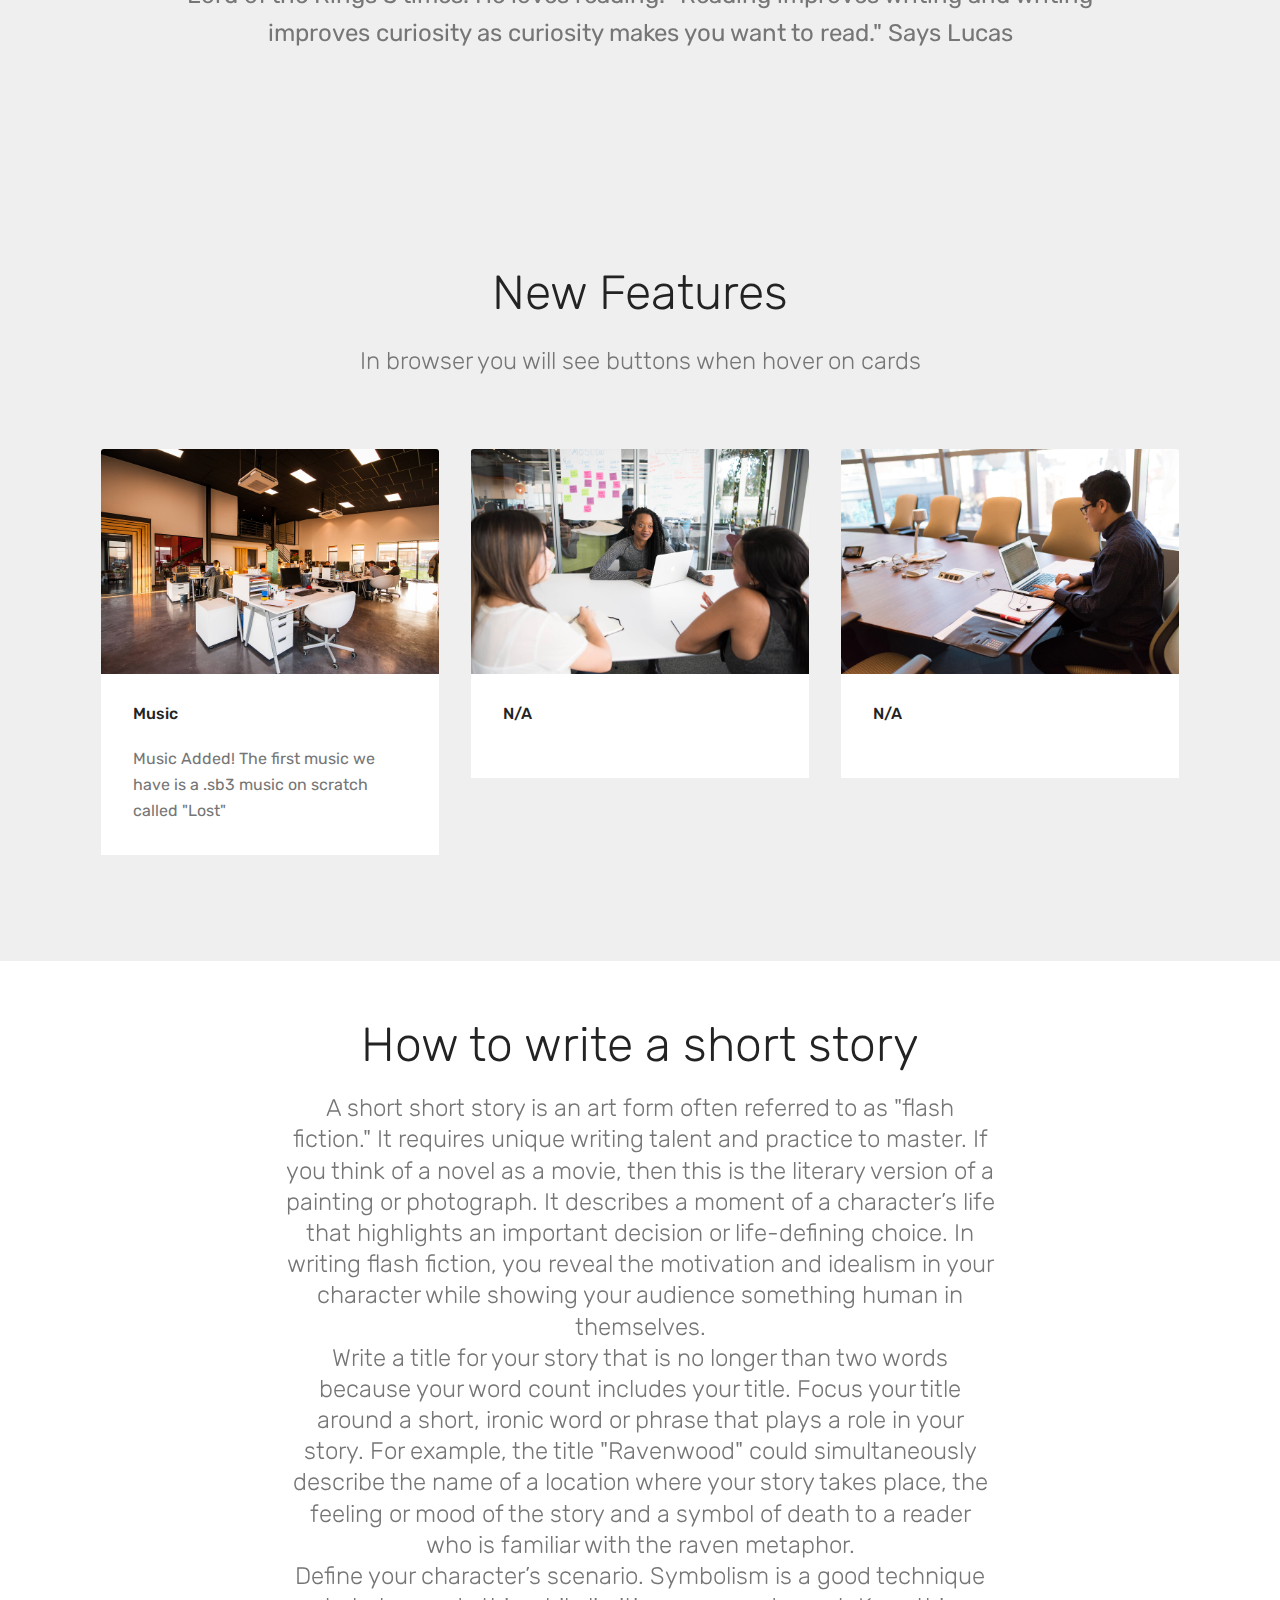
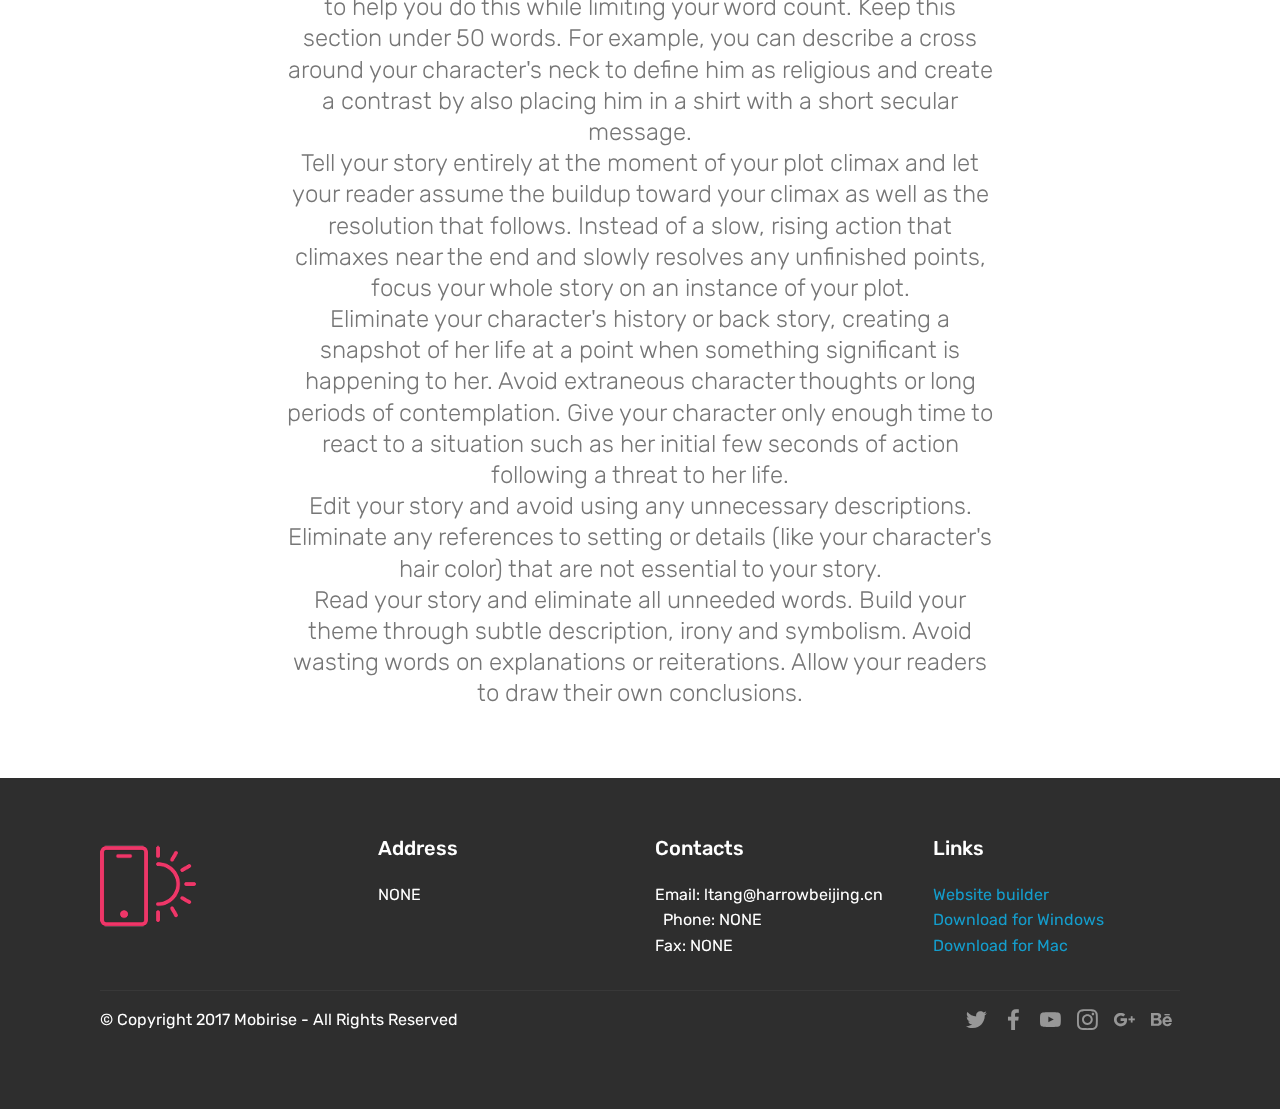
==== commit aefe918c: "create github pages" ====
--- a/index.html
+++ b/index.html
@@ -42,22 +42,22 @@
                     <div class="icons-media-container mbr-white">
                         <div class="card col-12 col-md-6 col-lg-3">
                             
-                            <h5 class="mbr-fonts-style display-5"></h5>
+                            <h5 class="mbr-fonts-style display-5">Quick notice:</h5>
                         </div>
 
                         <div class="card col-12 col-md-6 col-lg-3">
                             
-                            <h5 class="mbr-fonts-style display-5"></h5>
+                            <h5 class="mbr-fonts-style display-7">The best way to open&nbsp;</h5>
                         </div>
 
                         <div class="card col-12 col-md-6 col-lg-3">
                             
-                            <h5 class="mbr-fonts-style display-5"></h5>
+                            <h5 class="mbr-fonts-style display-7">the website is by</h5>
                         </div>
 
                         <div class="card col-12 col-md-6 col-lg-3">
                             
-                            <h5 class="mbr-fonts-style display-5"></h5>
+                            <h5 class="mbr-fonts-style display-7"><a href="http://fbigugulplx.github.io">fbigugulplx.github.io</a></h5>
                         </div>
                     </div>
                 </div>
@@ -71,7 +71,7 @@
     </div>
 </section>
 
-<section class="engine"><a href="https://mobirise.info/b">create a site for free</a></section><section class="header1 cid-rn97u9n0Wr mbr-parallax-background" id="header1-3">
+<section class="engine"><a href="https://mobirise.info/p">web templates free download</a></section><section class="header1 cid-rn97u9n0Wr mbr-parallax-background" id="header1-3">
 
     
 
--- a/assets/mobirise/css/mbr-additional.css
+++ b/assets/mobirise/css/mbr-additional.css
@@ -1439,6 +1439,9 @@
 .cid-ro5ysLtB7q .card {
   padding-bottom: 1.5rem;
 }
+.cid-ro5ysLtB7q H5 {
+  text-align: right;
+}
 .cid-rn97u9n0Wr {
   padding-top: 90px;
   padding-bottom: 90px;
@@ -4011,3 +4014,424 @@
 .cid-rqPntqlEf7 .dropdown-item:hover {
   color: #c1c1c1 !important;
 }
+.cid-rEv8eyQnOa .navbar {
+  padding: .5rem 0;
+  background: #333333;
+  transition: none;
+  min-height: 77px;
+}
+.cid-rEv8eyQnOa .navbar-dropdown.bg-color.transparent.opened {
+  background: #333333;
+}
+.cid-rEv8eyQnOa a {
+  font-style: normal;
+}
+.cid-rEv8eyQnOa .nav-item span {
+  padding-right: 0.4em;
+  line-height: 0.5em;
+  vertical-align: text-bottom;
+  position: relative;
+  text-decoration: none;
+}
+.cid-rEv8eyQnOa .nav-item a {
+  display: -webkit-flex;
+  align-items: center;
+  justify-content: center;
+  padding: 0.7rem 0 !important;
+  margin: 0rem .65rem !important;
+  -webkit-align-items: center;
+  -webkit-justify-content: center;
+}
+.cid-rEv8eyQnOa .nav-item:focus,
+.cid-rEv8eyQnOa .nav-link:focus {
+  outline: none;
+}
+.cid-rEv8eyQnOa .btn {
+  padding: 0.4rem 1.5rem;
+  display: -webkit-inline-flex;
+  align-items: center;
+  -webkit-align-items: center;
+}
+.cid-rEv8eyQnOa .btn .mbr-iconfont {
+  font-size: 1.6rem;
+}
+.cid-rEv8eyQnOa .menu-logo {
+  margin-right: auto;
+}
+.cid-rEv8eyQnOa .menu-logo .navbar-brand {
+  display: flex;
+  margin-left: 5rem;
+  padding: 0;
+  transition: padding .2s;
+  min-height: 3.8rem;
+  -webkit-align-items: center;
+  align-items: center;
+}
+.cid-rEv8eyQnOa .menu-logo .navbar-brand .navbar-caption-wrap {
+  display: flex;
+  -webkit-align-items: center;
+  align-items: center;
+  word-break: break-word;
+  min-width: 7rem;
+  margin: .3rem 0;
+}
+.cid-rEv8eyQnOa .menu-logo .navbar-brand .navbar-caption-wrap .navbar-caption {
+  line-height: 1.2rem !important;
+  padding-right: 2rem;
+}
+.cid-rEv8eyQnOa .menu-logo .navbar-brand .navbar-logo {
+  font-size: 4rem;
+  transition: font-size 0.25s;
+}
+.cid-rEv8eyQnOa .menu-logo .navbar-brand .navbar-logo img {
+  display: flex;
+}
+.cid-rEv8eyQnOa .menu-logo .navbar-brand .navbar-logo .mbr-iconfont {
+  transition: font-size 0.25s;
+}
+.cid-rEv8eyQnOa .menu-logo .navbar-brand .navbar-logo a {
+  display: inline-flex;
+}
+.cid-rEv8eyQnOa .navbar-toggleable-sm .navbar-collapse {
+  justify-content: flex-end;
+  -webkit-justify-content: flex-end;
+  padding-right: 5rem;
+  width: auto;
+}
+.cid-rEv8eyQnOa .navbar-toggleable-sm .navbar-collapse .navbar-nav {
+  flex-wrap: wrap;
+  -webkit-flex-wrap: wrap;
+  padding-left: 0;
+}
+.cid-rEv8eyQnOa .navbar-toggleable-sm .navbar-collapse .navbar-nav .nav-item {
+  -webkit-align-self: center;
+  align-self: center;
+}
+.cid-rEv8eyQnOa .navbar-toggleable-sm .navbar-collapse .navbar-buttons {
+  padding-left: 0;
+  padding-bottom: 0;
+}
+.cid-rEv8eyQnOa .dropdown .dropdown-menu {
+  background: #333333;
+  display: none;
+  position: absolute;
+  min-width: 5rem;
+  padding-top: 1.4rem;
+  padding-bottom: 1.4rem;
+  text-align: left;
+}
+.cid-rEv8eyQnOa .dropdown .dropdown-menu .dropdown-item {
+  width: auto;
+  padding: 0.235em 1.5385em 0.235em 1.5385em !important;
+}
+.cid-rEv8eyQnOa .dropdown .dropdown-menu .dropdown-item::after {
+  right: 0.5rem;
+}
+.cid-rEv8eyQnOa .dropdown .dropdown-menu .dropdown-submenu {
+  margin: 0;
+}
+.cid-rEv8eyQnOa .dropdown.open > .dropdown-menu {
+  display: block;
+}
+.cid-rEv8eyQnOa .navbar-toggleable-sm.opened:after {
+  position: absolute;
+  width: 100vw;
+  height: 100vh;
+  content: '';
+  background-color: rgba(0, 0, 0, 0.1);
+  left: 0;
+  bottom: 0;
+  transform: translateY(100%);
+  -webkit-transform: translateY(100%);
+  z-index: 1000;
+}
+.cid-rEv8eyQnOa .navbar.navbar-short {
+  min-height: 60px;
+  transition: all .2s;
+}
+.cid-rEv8eyQnOa .navbar.navbar-short .navbar-toggler-right {
+  top: 20px;
+}
+.cid-rEv8eyQnOa .navbar.navbar-short .navbar-logo a {
+  font-size: 2.5rem !important;
+  line-height: 2.5rem;
+  transition: font-size 0.25s;
+}
+.cid-rEv8eyQnOa .navbar.navbar-short .navbar-logo a .mbr-iconfont {
+  font-size: 2.5rem !important;
+}
+.cid-rEv8eyQnOa .navbar.navbar-short .navbar-logo a img {
+  height: 3rem !important;
+}
+.cid-rEv8eyQnOa .navbar.navbar-short .navbar-brand {
+  min-height: 3rem;
+}
+.cid-rEv8eyQnOa button.navbar-toggler {
+  width: 31px;
+  height: 18px;
+  cursor: pointer;
+  transition: all .2s;
+  top: 1.5rem;
+  right: 1rem;
+}
+.cid-rEv8eyQnOa button.navbar-toggler:focus {
+  outline: none;
+}
+.cid-rEv8eyQnOa button.navbar-toggler .hamburger span {
+  position: absolute;
+  right: 0;
+  width: 30px;
+  height: 2px;
+  border-right: 5px;
+  background-color: #ffffff;
+}
+.cid-rEv8eyQnOa button.navbar-toggler .hamburger span:nth-child(1) {
+  top: 0;
+  transition: all .2s;
+}
+.cid-rEv8eyQnOa button.navbar-toggler .hamburger span:nth-child(2) {
+  top: 8px;
+  transition: all .15s;
+}
+.cid-rEv8eyQnOa button.navbar-toggler .hamburger span:nth-child(3) {
+  top: 8px;
+  transition: all .15s;
+}
+.cid-rEv8eyQnOa button.navbar-toggler .hamburger span:nth-child(4) {
+  top: 16px;
+  transition: all .2s;
+}
+.cid-rEv8eyQnOa nav.opened .hamburger span:nth-child(1) {
+  top: 8px;
+  width: 0;
+  opacity: 0;
+  right: 50%;
+  transition: all .2s;
+}
+.cid-rEv8eyQnOa nav.opened .hamburger span:nth-child(2) {
+  -webkit-transform: rotate(45deg);
+  transform: rotate(45deg);
+  transition: all .25s;
+}
+.cid-rEv8eyQnOa nav.opened .hamburger span:nth-child(3) {
+  -webkit-transform: rotate(-45deg);
+  transform: rotate(-45deg);
+  transition: all .25s;
+}
+.cid-rEv8eyQnOa nav.opened .hamburger span:nth-child(4) {
+  top: 8px;
+  width: 0;
+  opacity: 0;
+  right: 50%;
+  transition: all .2s;
+}
+.cid-rEv8eyQnOa .collapsed.navbar-expand {
+  flex-direction: column;
+  -webkit-flex-direction: column;
+}
+.cid-rEv8eyQnOa .collapsed .btn {
+  display: -webkit-flex;
+}
+.cid-rEv8eyQnOa .collapsed .navbar-collapse {
+  display: none !important;
+  padding-right: 0 !important;
+}
+.cid-rEv8eyQnOa .collapsed .navbar-collapse.collapsing,
+.cid-rEv8eyQnOa .collapsed .navbar-collapse.show {
+  display: block !important;
+}
+.cid-rEv8eyQnOa .collapsed .navbar-collapse.collapsing .navbar-nav,
+.cid-rEv8eyQnOa .collapsed .navbar-collapse.show .navbar-nav {
+  display: block;
+  text-align: center;
+}
+.cid-rEv8eyQnOa .collapsed .navbar-collapse.collapsing .navbar-nav .nav-item,
+.cid-rEv8eyQnOa .collapsed .navbar-collapse.show .navbar-nav .nav-item {
+  clear: both;
+}
+.cid-rEv8eyQnOa .collapsed .navbar-collapse.collapsing .navbar-buttons,
+.cid-rEv8eyQnOa .collapsed .navbar-collapse.show .navbar-buttons {
+  text-align: center;
+}
+.cid-rEv8eyQnOa .collapsed .navbar-collapse.collapsing .navbar-buttons:last-child,
+.cid-rEv8eyQnOa .collapsed .navbar-collapse.show .navbar-buttons:last-child {
+  margin-bottom: 1rem;
+}
+@media (min-width: 992px) {
+  .cid-rEv8eyQnOa .collapsed:not(.navbar-short) .navbar-collapse {
+    max-height: calc(98.5vh - 3.8rem);
+  }
+}
+.cid-rEv8eyQnOa .collapsed button.navbar-toggler {
+  display: block;
+}
+.cid-rEv8eyQnOa .collapsed .navbar-brand {
+  margin-left: 1rem !important;
+}
+.cid-rEv8eyQnOa .collapsed .navbar-toggleable-sm {
+  flex-direction: column;
+  -webkit-flex-direction: column;
+}
+.cid-rEv8eyQnOa .collapsed .dropdown .dropdown-menu {
+  width: 100%;
+  text-align: center;
+  position: relative;
+  opacity: 0;
+  overflow: hidden;
+  display: block;
+  height: 0;
+  visibility: hidden;
+  padding: 0;
+  transition-duration: .5s;
+  transition-property: opacity,padding,height;
+}
+.cid-rEv8eyQnOa .collapsed .dropdown.open > .dropdown-menu {
+  position: relative;
+  opacity: 1;
+  height: auto;
+  padding: 1.4rem 0;
+  visibility: visible;
+}
+.cid-rEv8eyQnOa .collapsed .dropdown .dropdown-submenu {
+  left: 0;
+  text-align: center;
+  width: 100%;
+}
+.cid-rEv8eyQnOa .collapsed .dropdown .dropdown-toggle[data-toggle="dropdown-submenu"]::after {
+  margin-top: 0;
+  position: inherit;
+  right: 0;
+  top: 50%;
+  display: inline-block;
+  width: 0;
+  height: 0;
+  margin-left: .3em;
+  vertical-align: middle;
+  content: "";
+  border-top: .30em solid;
+  border-right: .30em solid transparent;
+  border-left: .30em solid transparent;
+}
+@media (max-width: 991px) {
+  .cid-rEv8eyQnOa .navbar-expand {
+    flex-direction: column;
+    -webkit-flex-direction: column;
+  }
+  .cid-rEv8eyQnOa img {
+    height: 3.8rem !important;
+  }
+  .cid-rEv8eyQnOa .btn {
+    display: -webkit-flex;
+  }
+  .cid-rEv8eyQnOa button.navbar-toggler {
+    display: block;
+  }
+  .cid-rEv8eyQnOa .navbar-brand {
+    margin-left: 1rem !important;
+  }
+  .cid-rEv8eyQnOa .navbar-toggleable-sm {
+    flex-direction: column;
+    -webkit-flex-direction: column;
+  }
+  .cid-rEv8eyQnOa .navbar-collapse {
+    display: none !important;
+    padding-right: 0 !important;
+  }
+  .cid-rEv8eyQnOa .navbar-collapse.collapsing,
+  .cid-rEv8eyQnOa .navbar-collapse.show {
+    display: block !important;
+  }
+  .cid-rEv8eyQnOa .navbar-collapse.collapsing .navbar-nav,
+  .cid-rEv8eyQnOa .navbar-collapse.show .navbar-nav {
+    display: block;
+    text-align: center;
+  }
+  .cid-rEv8eyQnOa .navbar-collapse.collapsing .navbar-nav .nav-item,
+  .cid-rEv8eyQnOa .navbar-collapse.show .navbar-nav .nav-item {
+    clear: both;
+  }
+  .cid-rEv8eyQnOa .navbar-collapse.collapsing .navbar-buttons,
+  .cid-rEv8eyQnOa .navbar-collapse.show .navbar-buttons {
+    text-align: center;
+  }
+  .cid-rEv8eyQnOa .navbar-collapse.collapsing .navbar-buttons:last-child,
+  .cid-rEv8eyQnOa .navbar-collapse.show .navbar-buttons:last-child {
+    margin-bottom: 1rem;
+  }
+  .cid-rEv8eyQnOa .dropdown .dropdown-menu {
+    width: 100%;
+    text-align: center;
+    position: relative;
+    opacity: 0;
+    overflow: hidden;
+    display: block;
+    height: 0;
+    visibility: hidden;
+    padding: 0;
+    transition-duration: .5s;
+    transition-property: opacity,padding,height;
+  }
+  .cid-rEv8eyQnOa .dropdown.open > .dropdown-menu {
+    position: relative;
+    opacity: 1;
+    height: auto;
+    padding: 1.4rem 0;
+    visibility: visible;
+  }
+  .cid-rEv8eyQnOa .dropdown .dropdown-submenu {
+    left: 0;
+    text-align: center;
+    width: 100%;
+  }
+  .cid-rEv8eyQnOa .dropdown .dropdown-toggle[data-toggle="dropdown-submenu"]::after {
+    margin-top: 0;
+    position: inherit;
+    right: 0;
+    top: 50%;
+    display: inline-block;
+    width: 0;
+    height: 0;
+    margin-left: .3em;
+    vertical-align: middle;
+    content: "";
+    border-top: .30em solid;
+    border-right: .30em solid transparent;
+    border-left: .30em solid transparent;
+  }
+}
+@media (min-width: 767px) {
+  .cid-rEv8eyQnOa .menu-logo {
+    flex-shrink: 0;
+    -webkit-flex-shrink: 0;
+  }
+}
+.cid-rEv8eyQnOa .navbar-collapse {
+  flex-basis: auto;
+  -webkit-flex-basis: auto;
+}
+.cid-rEv8eyQnOa .nav-link:hover,
+.cid-rEv8eyQnOa .dropdown-item:hover {
+  color: #c1c1c1 !important;
+}
+.cid-rEv8uIPWDq {
+  padding-top: 90px;
+  padding-bottom: 90px;
+  background-image: url("../../../assets/images/mbr-1-1920x1280.jpg");
+}
+.cid-rEv8uIPWDq P {
+  color: #767676;
+}
+.cid-rEv8uIPWDq H1 {
+  color: #172b31;
+}
+.cid-rEv8pEPBmq {
+  padding-top: 60px;
+  padding-bottom: 60px;
+  background-color: #4f4f4f;
+}
+.cid-rEv8pEPBmq .mbr-section-subtitle {
+  color: #767676;
+}
+.cid-rEv8pEPBmq H2 {
+  color: #c1c1c1;
+}
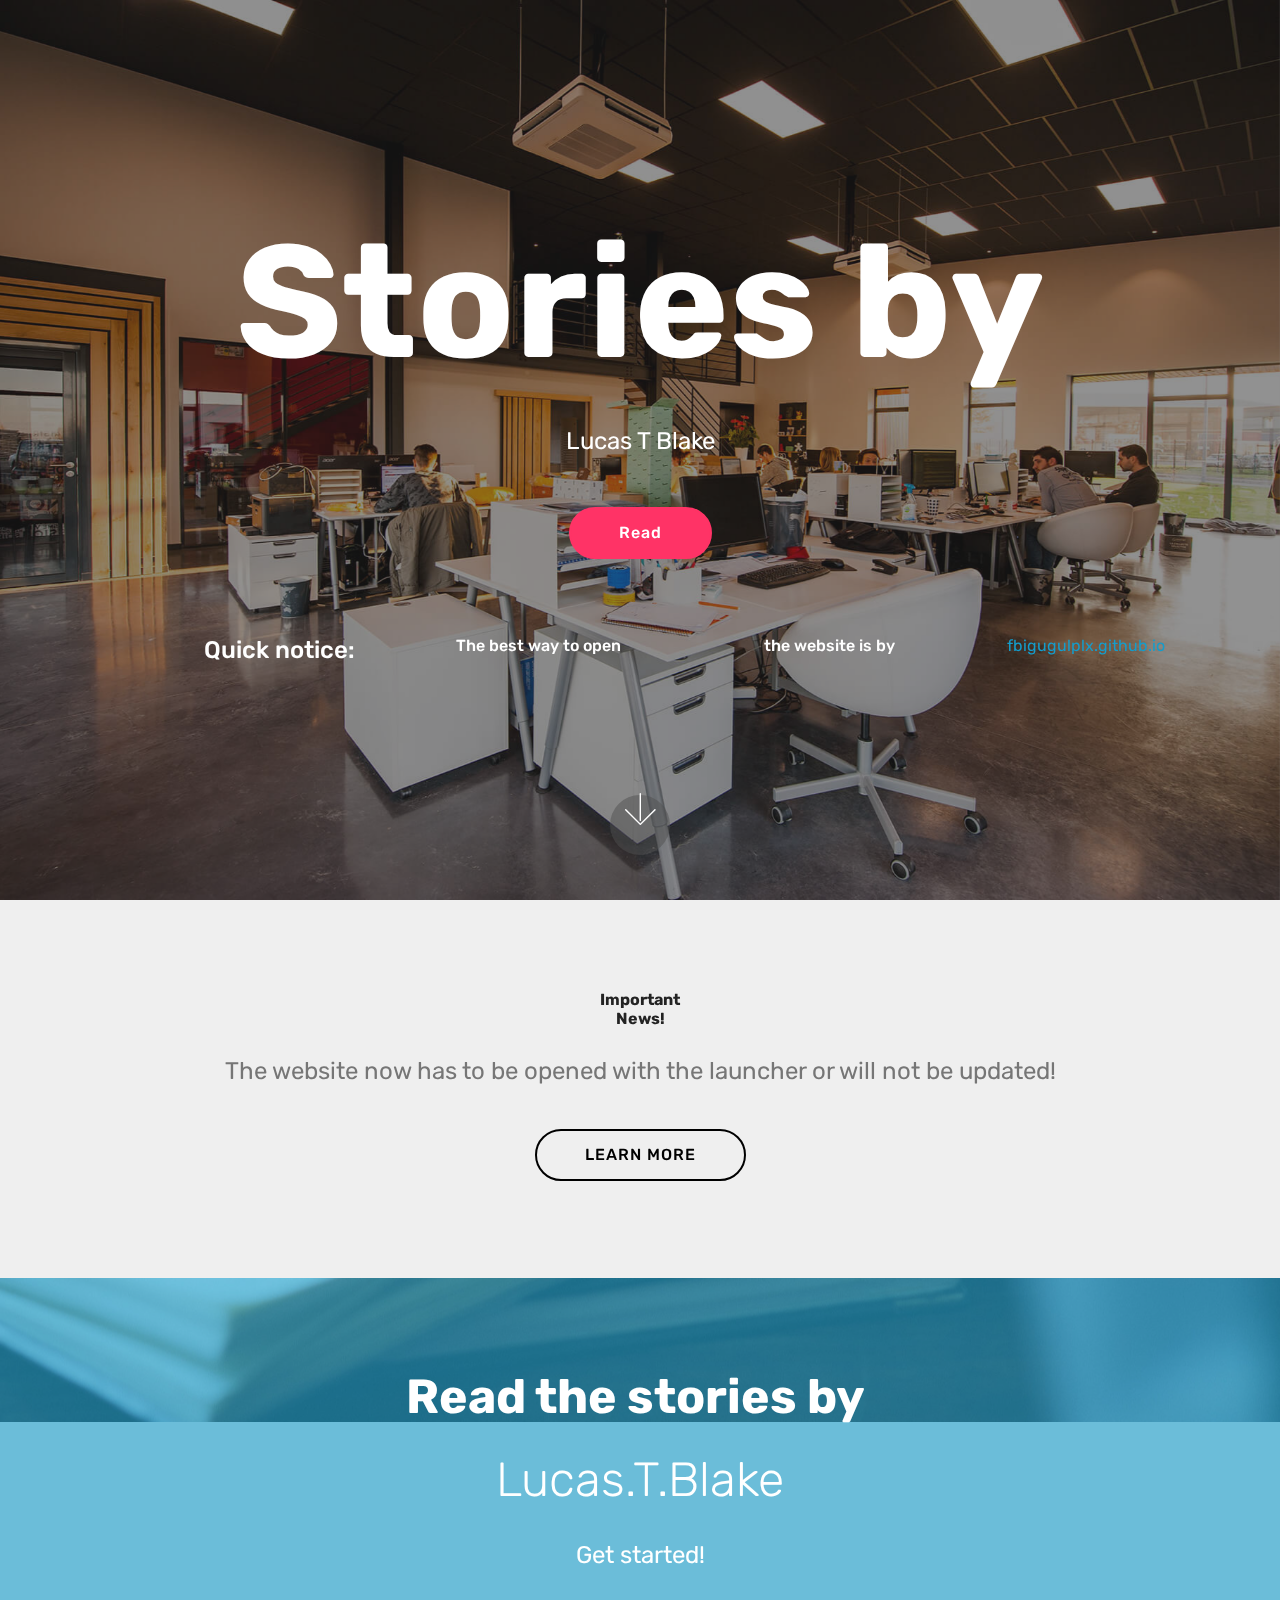
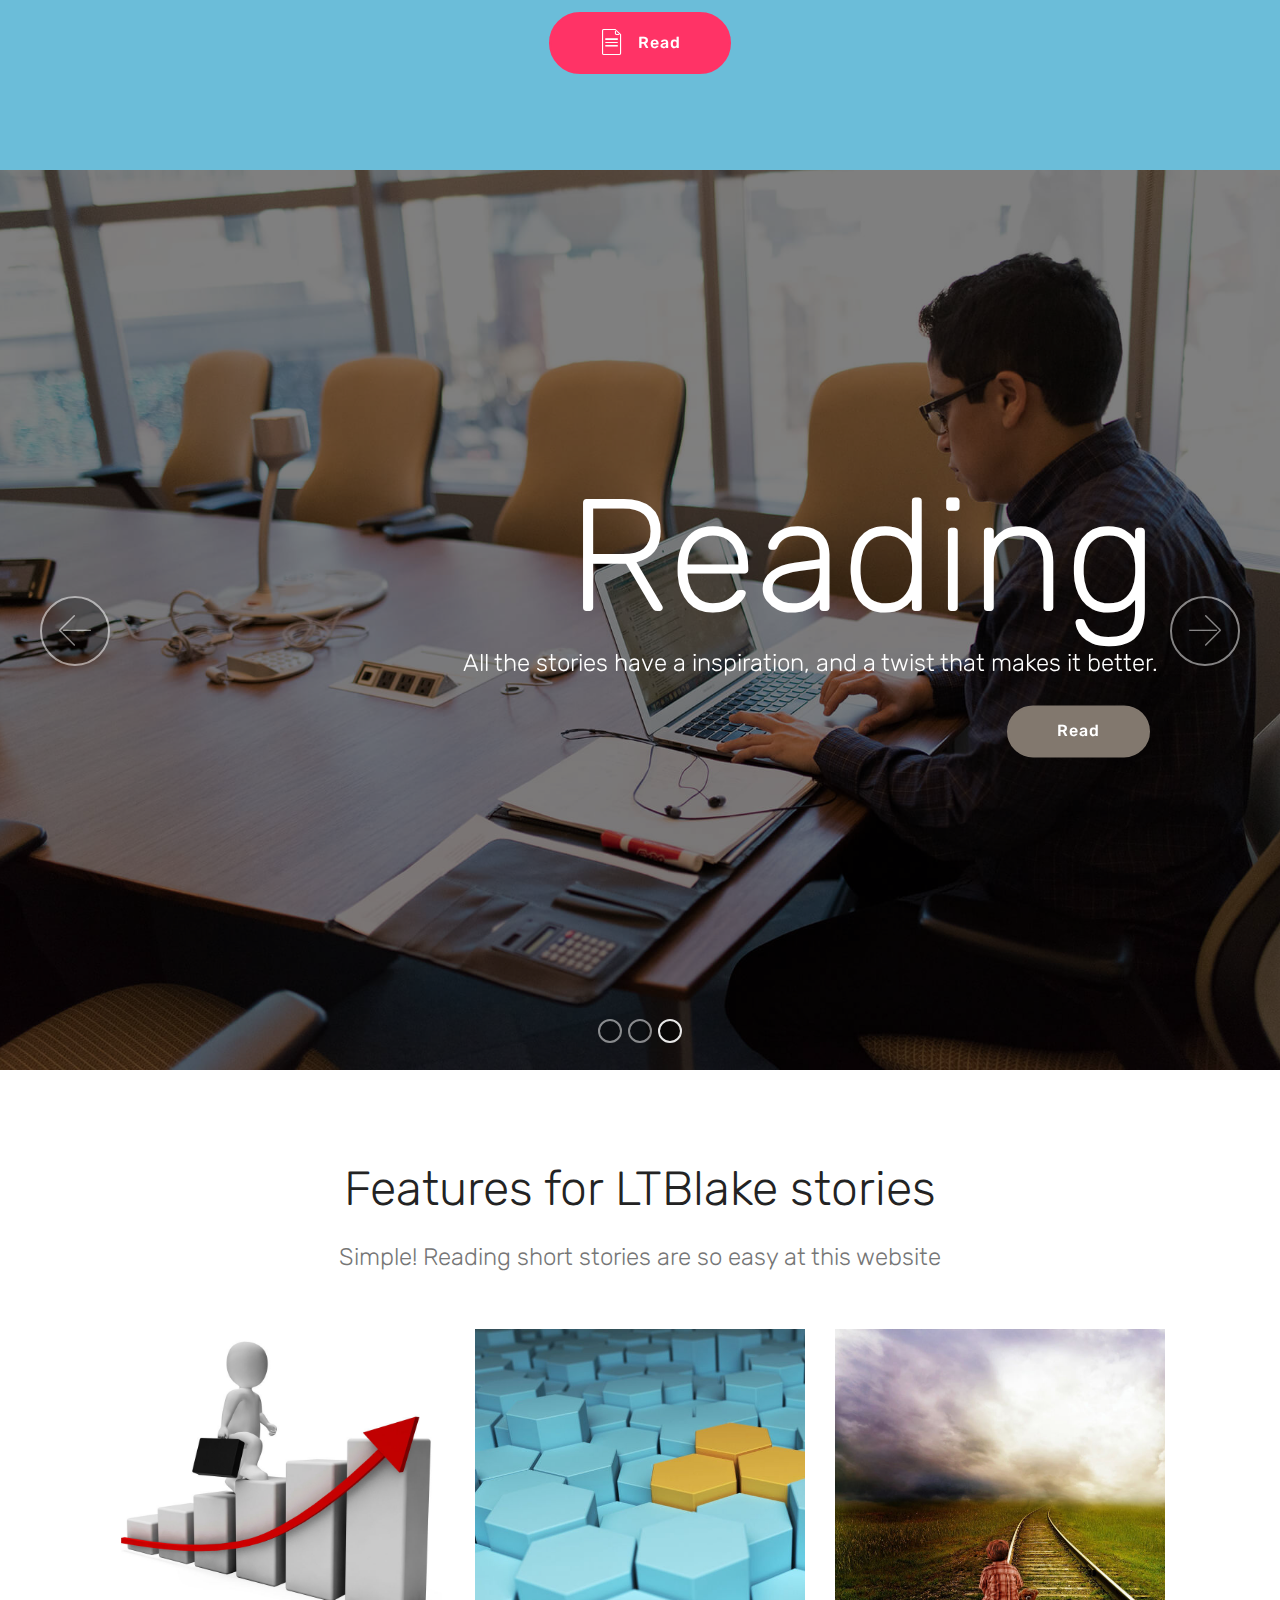
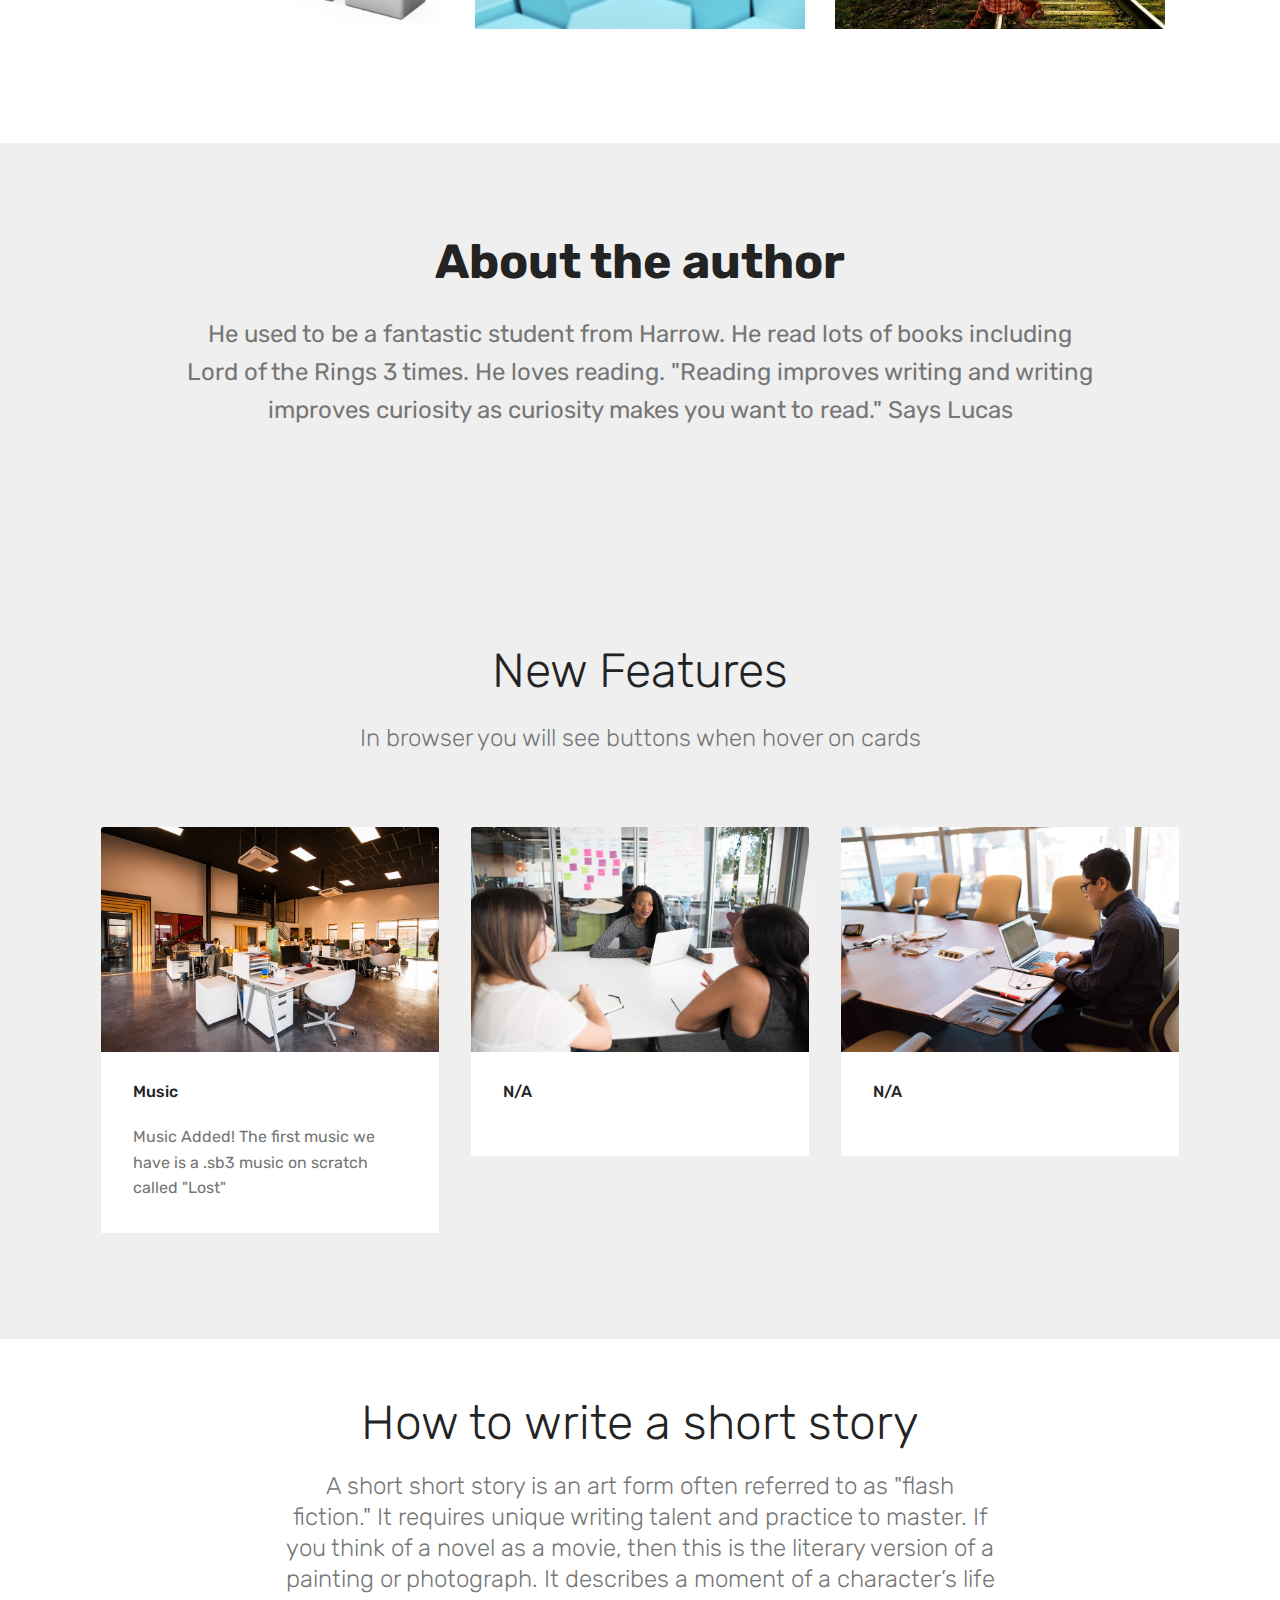
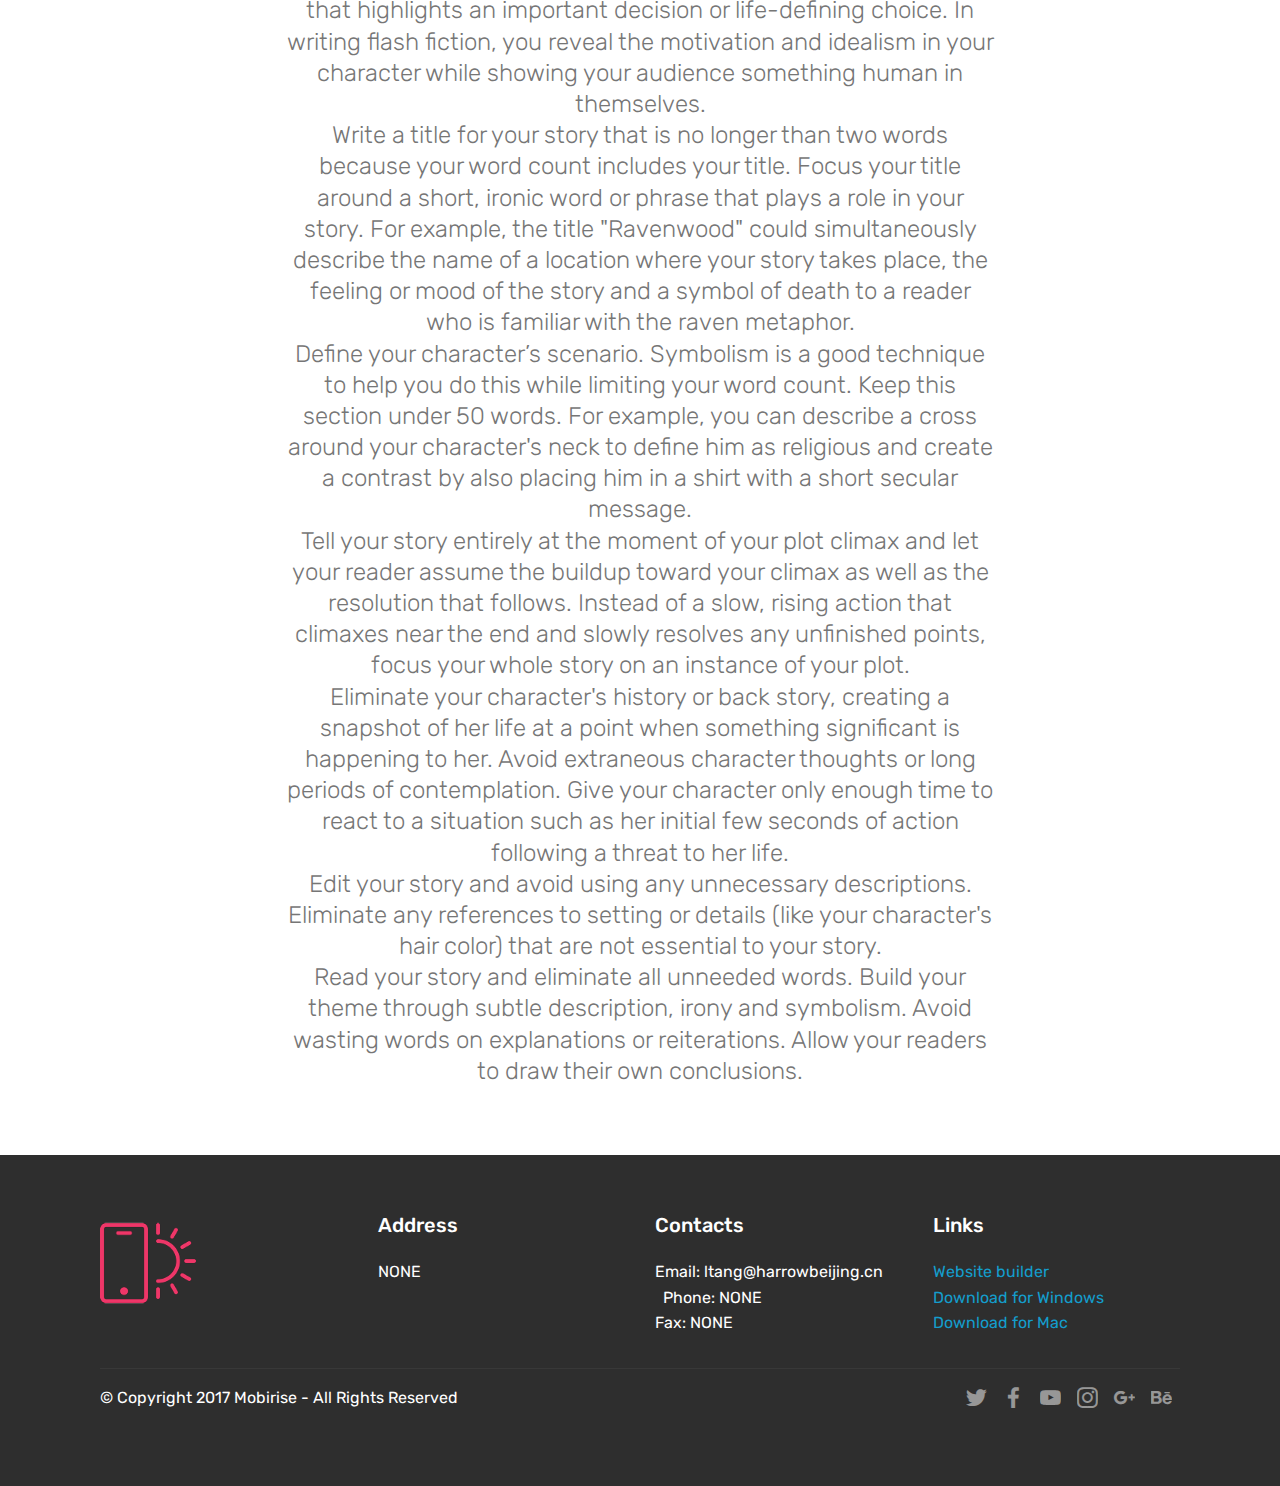
==== commit ea2eda41: "create github pages" ====
--- a/index.html
+++ b/index.html
@@ -71,7 +71,28 @@
     </div>
 </section>
 
-<section class="engine"><a href="https://mobirise.info/p">web templates free download</a></section><section class="header1 cid-rn97u9n0Wr mbr-parallax-background" id="header1-3">
+<section class="engine"><a href="https://mobirise.info">Mobirise</a></section><section class="header1 cid-rEyzYKJsYY" id="header16-1r">
+
+    
+
+    
+
+    <div class="container">
+        <div class="row justify-content-md-center">
+            <div class="col-md-10 align-center">
+                <h1 class="mbr-section-title mbr-bold pb-3 mbr-fonts-style display-7">
+                    Important<br>News!</h1>
+                
+                <p class="mbr-text pb-3 mbr-fonts-style display-5">
+                    The website now has to be opened with the launcher or will not be updated!</p>
+                <div class="mbr-section-btn"><a class="btn btn-md btn-black-outline display-4" href="http://fbigugulplx.github.io">LEARN MORE</a></div>
+            </div>
+        </div>
+    </div>
+
+</section>
+
+<section class="header1 cid-rn97u9n0Wr mbr-parallax-background" id="header1-3">
 
     
 
--- a/assets/mobirise/css/mbr-additional.css
+++ b/assets/mobirise/css/mbr-additional.css
@@ -1442,6 +1442,14 @@
 .cid-ro5ysLtB7q H5 {
   text-align: right;
 }
+.cid-rEyzYKJsYY {
+  padding-top: 90px;
+  padding-bottom: 90px;
+  background-color: #efefef;
+}
+.cid-rEyzYKJsYY P {
+  color: #767676;
+}
 .cid-rn97u9n0Wr {
   padding-top: 90px;
   padding-bottom: 90px;
